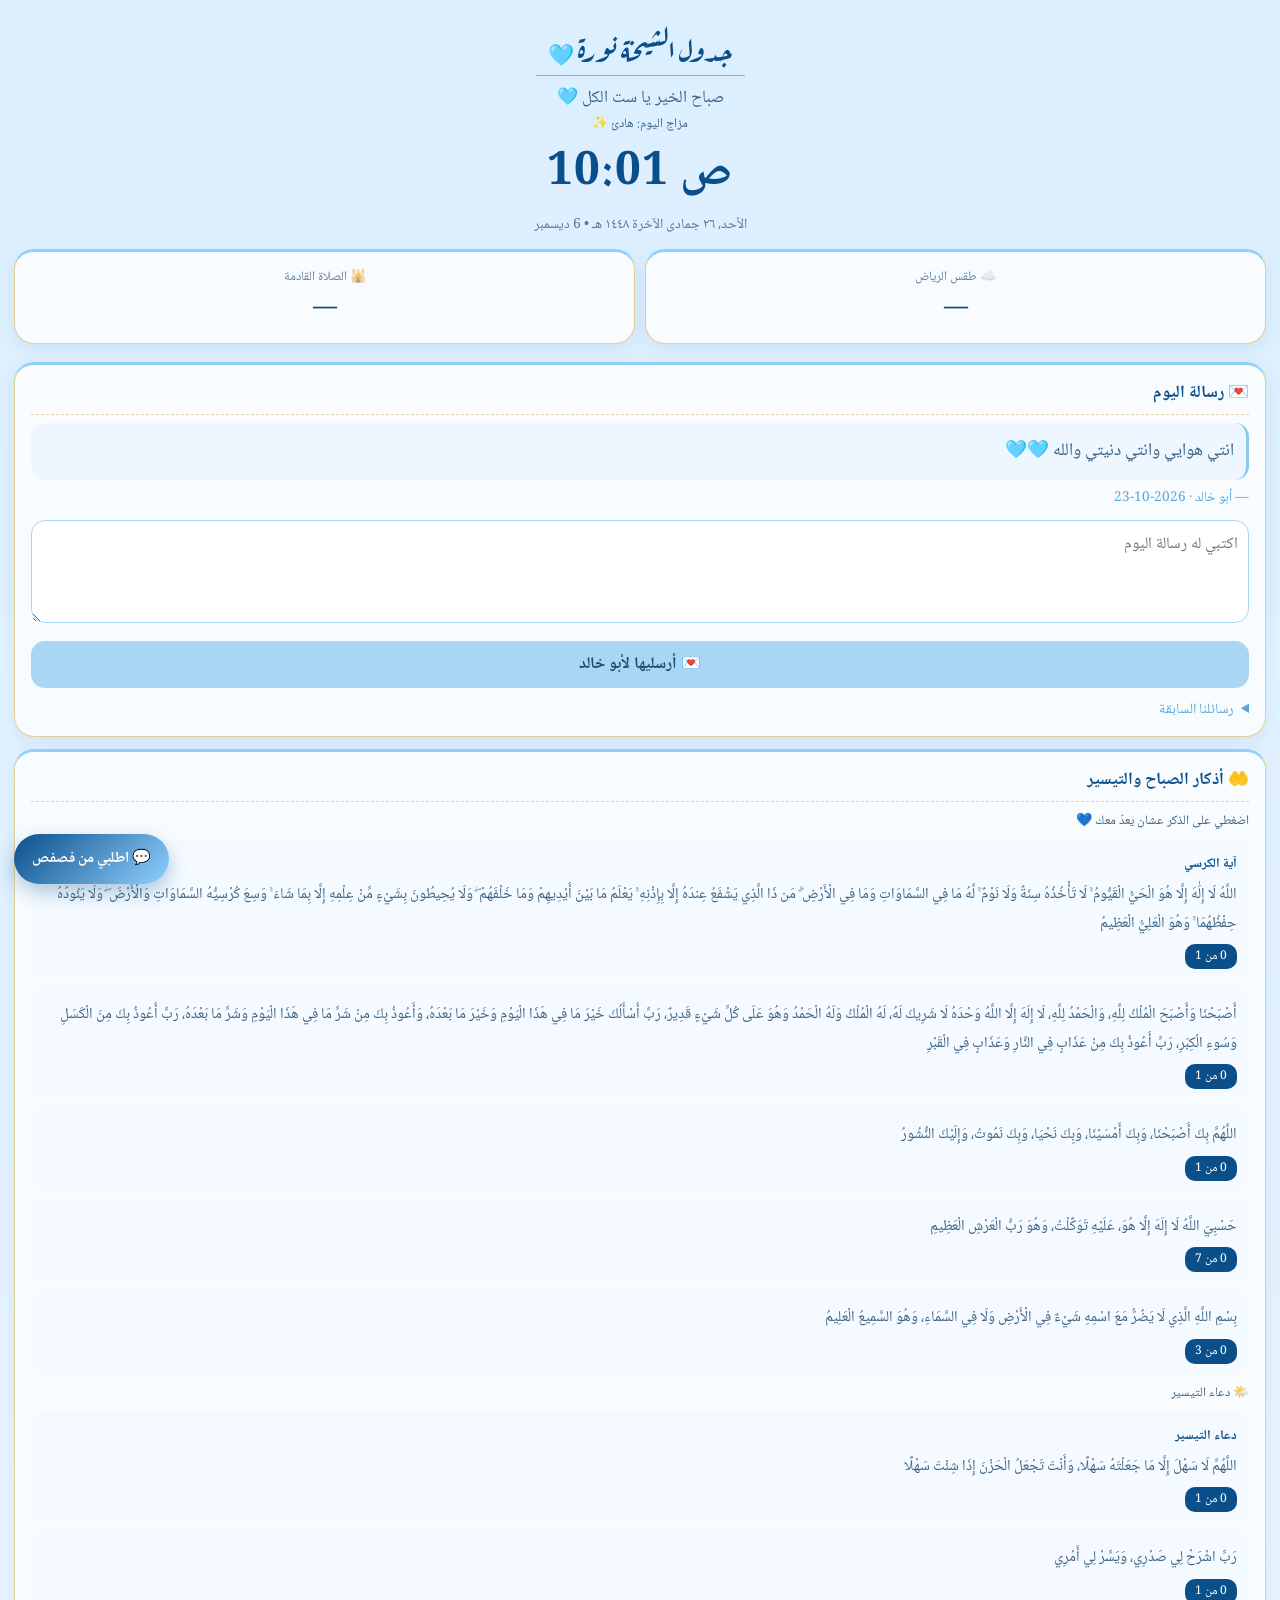
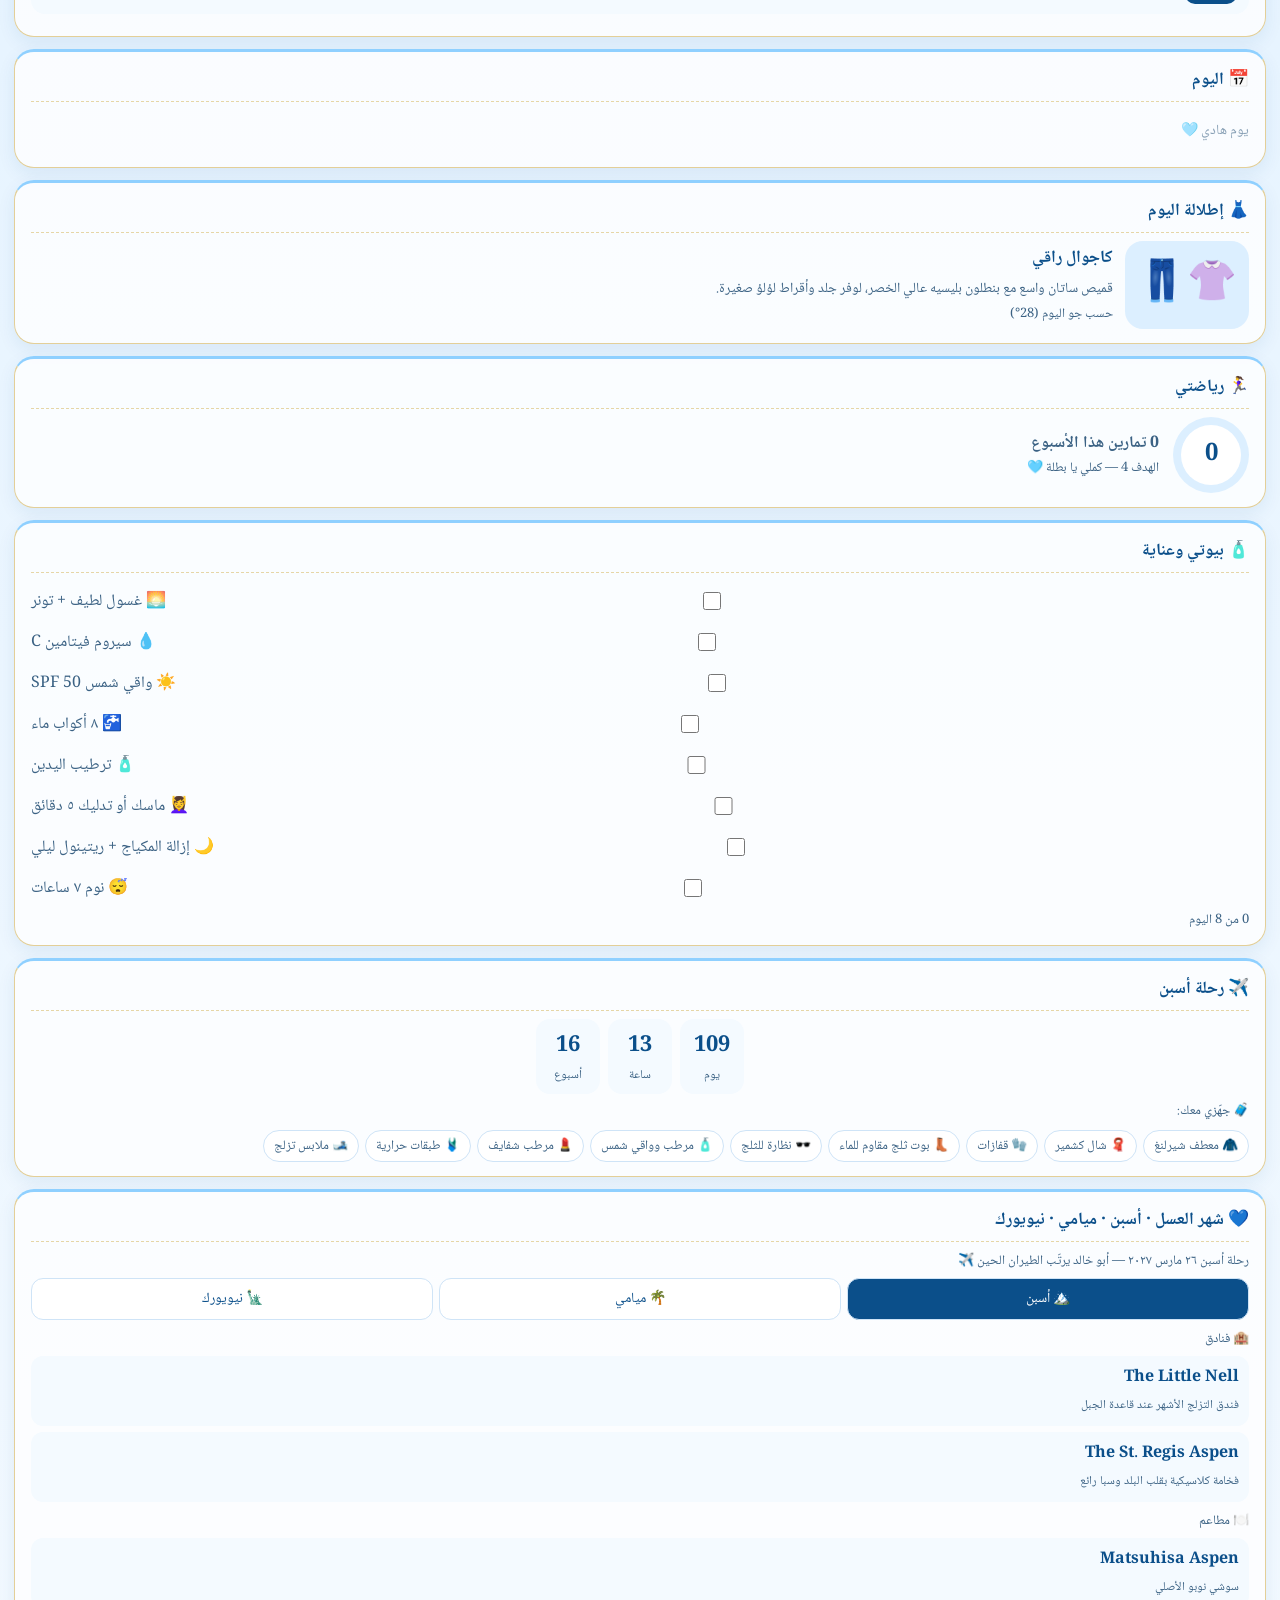
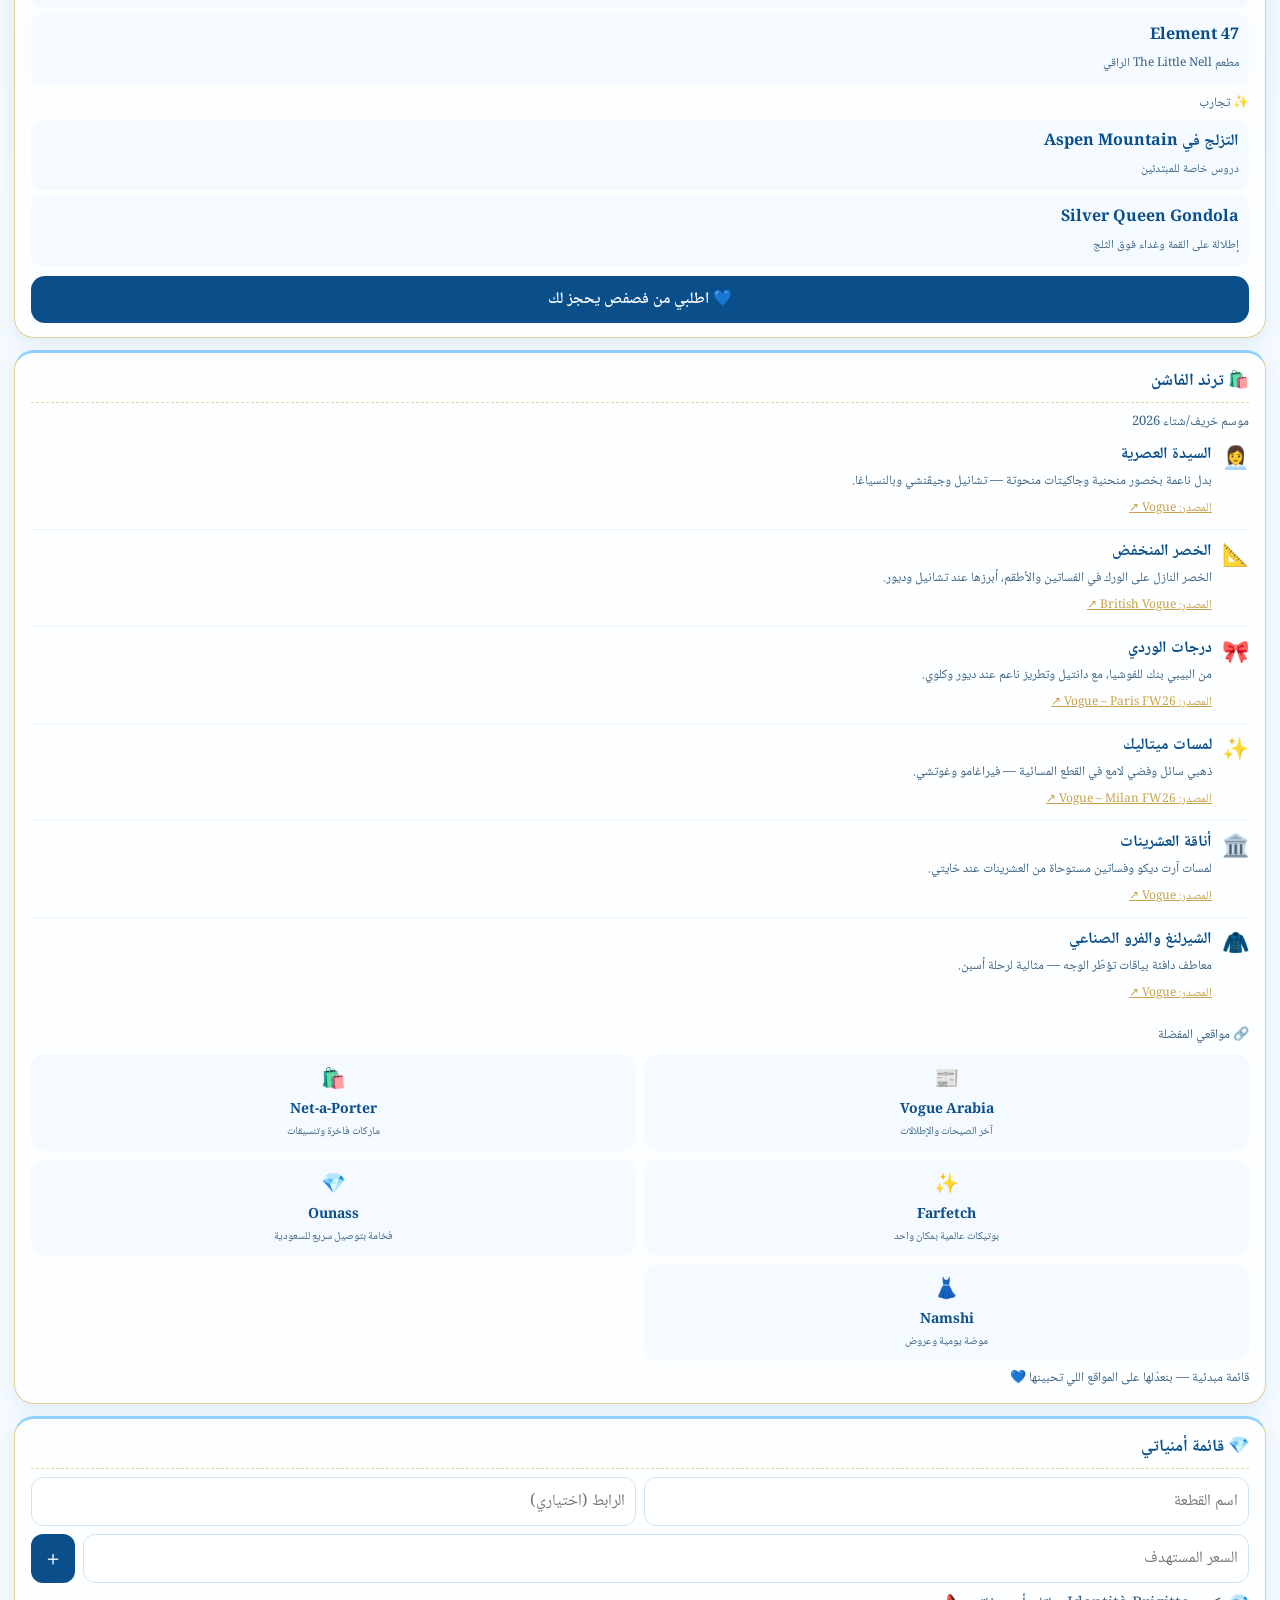
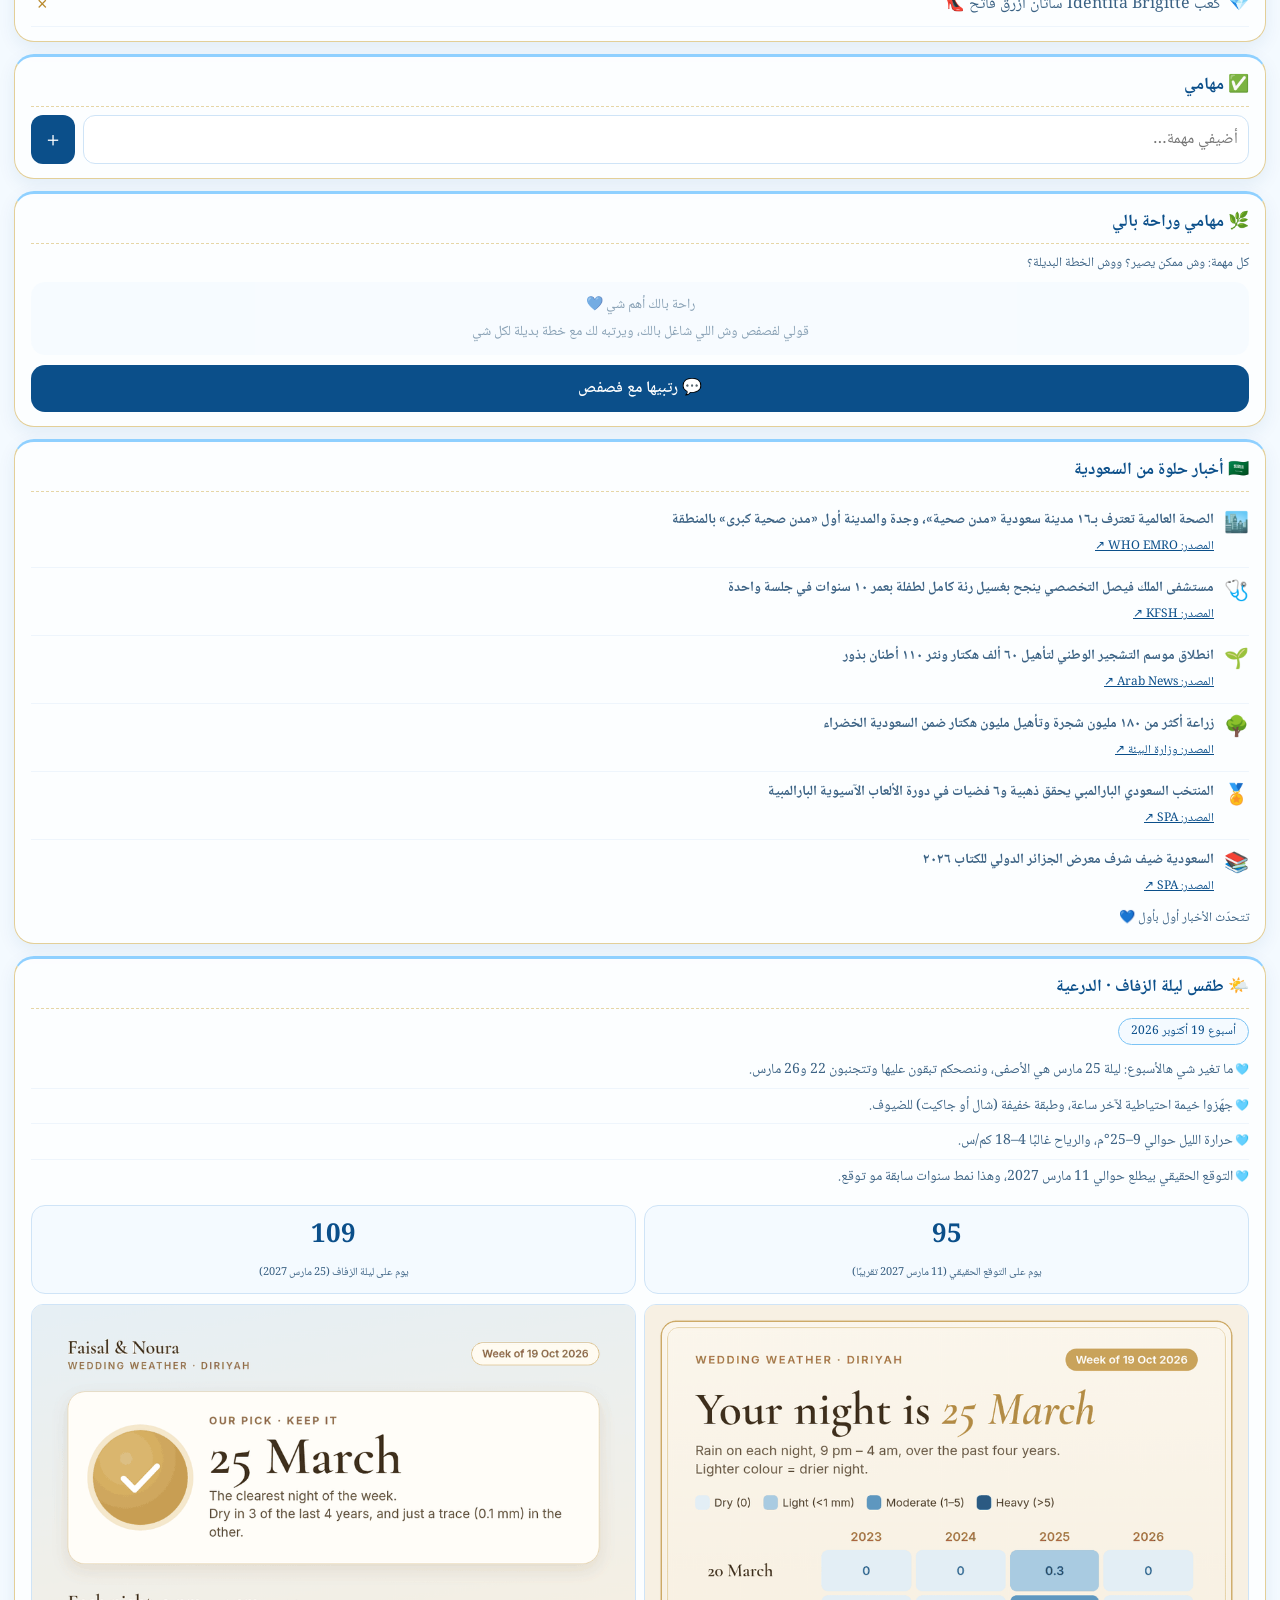
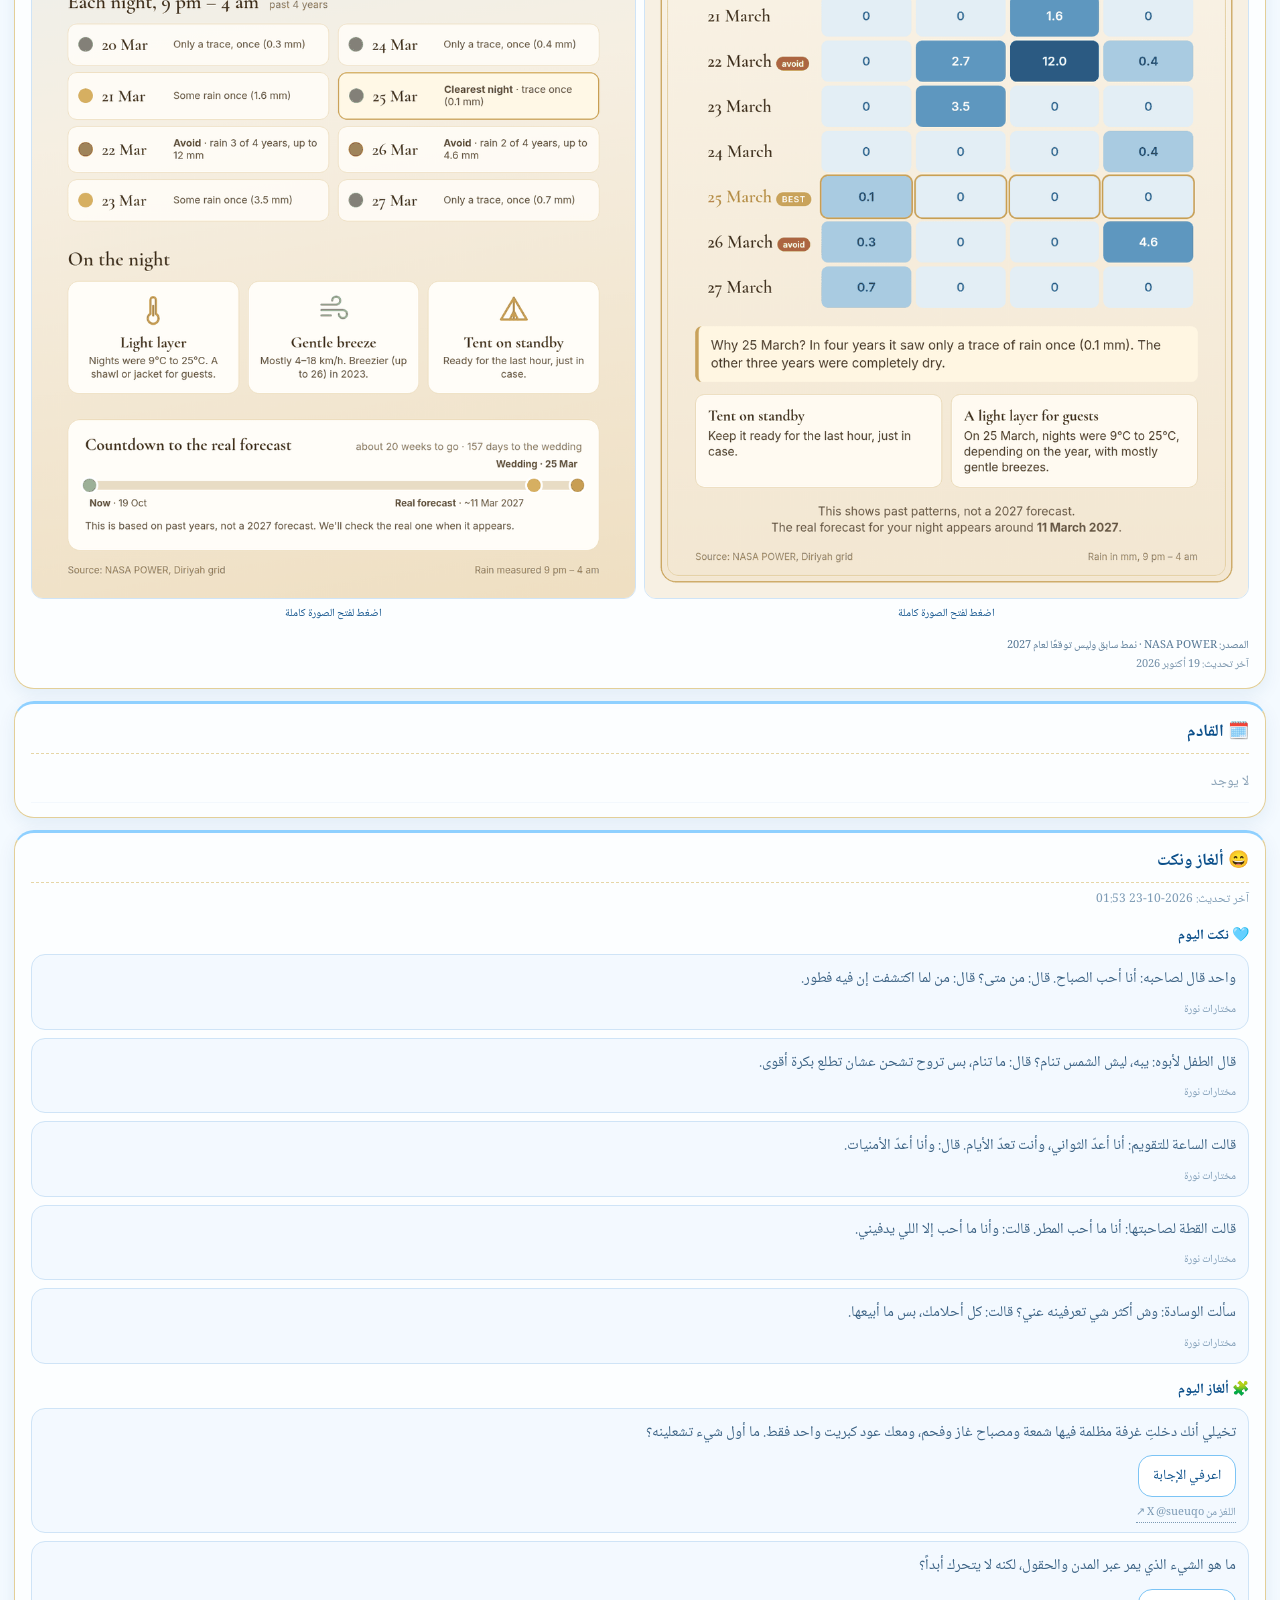
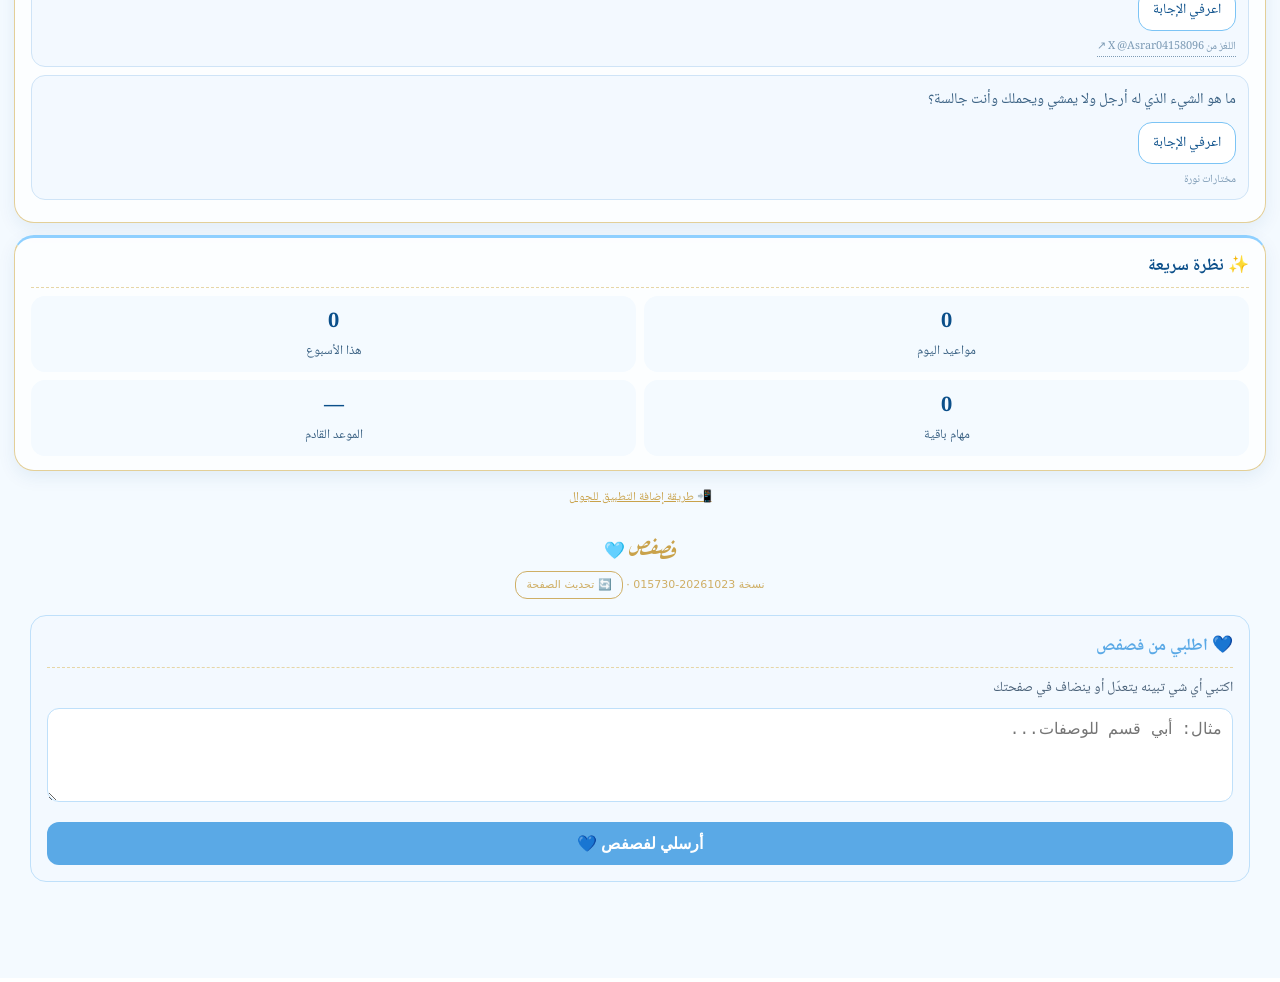
==== index.html @ b5a1d905 "طقس ليلة الزفاف · الدرعية: weekly weather section" ====
<!doctype html><html lang="ar" dir="rtl"><head><meta charset="utf-8">
<meta name="viewport" content="width=device-width,initial-scale=1,viewport-fit=cover">
<title>جدول الشيخة نورة</title><meta name="theme-color" content="#dcefff">
<link rel="manifest" href="manifest.webmanifest"><link rel="apple-touch-icon" href="icons/apple-touch-icon.png">
<meta name="apple-mobile-web-app-capable" content="yes"><meta name="mobile-web-app-capable" content="yes">
<meta name="apple-mobile-web-app-status-bar-style" content="default"><meta name="apple-mobile-web-app-title" content="الشيخة نورة">
<link rel="preconnect" href="https://fonts.googleapis.com"><link href="https://fonts.googleapis.com/css2?family=Aref+Ruqaa:wght@700&family=Noto+Naskh+Arabic:wght@400;600;700&display=swap" rel="stylesheet">
<link rel="stylesheet" href="style.css"><script>
window.APP_VERSION='20261023-015730';
(function(){
var V=window.APP_VERSION,ss=window.sessionStorage,sw=navigator.serviceWorker;
function reset(){var p=[];
 if(sw)p.push(sw.getRegistrations().then(function(rs){return Promise.all(rs.map(function(r){return r.unregister()}))}));
 if(window.caches)p.push(caches.keys().then(function(ks){return Promise.all(ks.map(function(k){return caches.delete(k)}))}));
 return Promise.all(p).catch(function(){});}
function go(){location.replace(location.pathname+'?v='+Date.now());}
window.hardRefresh=function(){reset().then(go);};
function check(){fetch('version.json?t='+Date.now(),{cache:'no-store'}).then(function(r){return r.json()}).then(function(j){
 if(j&&j.v&&j.v!==V&&ss.getItem('updTry')!==j.v){ss.setItem('updTry',j.v);reset().then(go);}}).catch(function(){});}
if(sw){var had=!!sw.controller,t;
 sw.addEventListener('controllerchange',function(){if(!had){had=true;return;}if(ss.getItem('ccTry')===V)return;ss.setItem('ccTry',V);t=setTimeout(function(){location.reload()},1500);});
 window.addEventListener('pagehide',function(){clearTimeout(t)});
 sw.register('sw.js',{updateViaCache:'none'}).then(function(reg){
  function up(){try{reg.update()}catch(e){}}up();
  document.addEventListener('visibilitychange',function(){if(!document.hidden){up();check();}});
  setInterval(up,600000);}).catch(function(){});}
window.addEventListener('load',check);
window.addEventListener('pageshow',function(e){if(e.persisted)check()});
document.addEventListener('DOMContentLoaded',function(){var v=document.getElementById('appVer'),b=document.getElementById('refreshBtn');
 if(v)v.textContent='نسخة '+V;if(b)b.onclick=function(){b.textContent='⏳ ...';window.hardRefresh();};});
})();
</script>
</head><body>
<header class="hero">
 <div class="title">جدول الشيخة نورة <span class="heart">🩵</span></div>
 <div id="greet" class="greet"></div>
 <div class="clock" id="clock">--:--</div><div class="date" id="date"></div>
</header>
<section class="row">
 <div class="card mini" id="weather"><div class="lbl">☁️ طقس الرياض</div><div class="big" id="wTemp">—</div><div class="sub" id="wDesc"></div></div>
 <div class="card mini" id="prayer"><div class="lbl">🕌 الصلاة القادمة</div><div class="big" id="pName">—</div><div class="sub" id="pCount"></div></div>
</section>
<section class="card" id="dailyNote"></section>
<section class="card" id="adhkar"><h2>🤲 أذكار الصباح والتيسير</h2><div class="sub">اضغطي على الذكر عشان يعدّ معك 💙</div><ul id="adhkarM"></ul><div class="sub" style="margin-top:8px">🌤️ دعاء التيسير</div><ul id="adhkarT"></ul></section>
<section class="card"><h2>📅 اليوم</h2><ul class="timeline" id="today"></ul></section>
<section class="card"><h2>👗 إطلالة اليوم</h2><div id="outfit" class="outfit"></div></section>
<section class="card"><h2>🏃‍♀️ رياضتي</h2><div id="workout" class="workout"></div></section>
<section class="card"><h2>🧴 بيوتي وعناية</h2><ul id="beauty" class="tasks"></ul><div class="sub" id="beautyP"></div></section>
<section class="card trip"><h2>✈️ رحلة أسبن</h2><div id="trip"></div></section>
<section class="card trip" id="honeymoon"><h2>💙 شهر العسل · أسبن · ميامي · نيويورك</h2><div class="sub" id="hmNote"></div><div class="tabs" id="hmTabs"></div><div id="hmBody"></div></section>
<section class="card"><h2>🛍️ ترند الفاشن</h2><div class="sub" id="fWeek"></div><ul id="fashion" class="fash"></ul><div class="sub" style="margin-top:10px">🔗 مواقعي المفضلة</div><div id="fsites" class="sites"></div><div class="sub" id="fsNote" style="margin-top:6px"></div></section>
<section class="card"><h2>💎 قائمة أمنياتي</h2><form id="wishForm" class="wf"><input id="wName" placeholder="اسم القطعة" required><input id="wLink" placeholder="الرابط (اختياري)" type="url"><input id="wPrice" placeholder="السعر المستهدف" inputmode="decimal"><button>＋</button></form><ul id="wish" class="wish"></ul></section>
<section class="card"><h2>✅ مهامي</h2><form id="taskForm"><input id="taskIn" placeholder="أضيفي مهمة…" autocomplete="off"><button>＋</button></form><ul id="tasks" class="tasks"></ul></section>
<section class="card" id="risk"><h2>🌿 مهامي وراحة بالي</h2><div class="sub">كل مهمة: وش ممكن يصير؟ ووش الخطة البديلة؟</div><ul id="rlog" class="rlog"></ul><a id="rlBtn" class="cta" target="_blank" rel="noopener">💬 رتبيها مع فصفص</a></section>
<section class="card" id="goodnews"><h2>🇸🇦 أخبار حلوة من السعودية</h2><ul id="news" class="news"></ul><div class="sub" id="newsNote"></div></section>
<section class="card" id="wedWx"><h2>🌤️ طقس ليلة الزفاف · الدرعية</h2><div class="na">…</div></section>
<section class="card"><h2>🗓️ القادم</h2><ul id="upcoming" class="up"></ul></section>
<section class="card" id="fun"></section>
<section class="card glance"><h2>✨ نظرة سريعة</h2><div id="glance" class="gl"></div></section>
<div class="ilink"><a href="install.html">📲 طريقة إضافة التطبيق للجوال</a></div>
<footer>فصفص <span class="heart">🩵</span><div style="font:11px/1.8 -apple-system,system-ui,sans-serif;opacity:.85;margin-top:8px;direction:rtl"><span id="appVer"></span> · <button id="refreshBtn" type="button" style="font:inherit;color:inherit;background:none;border:1px solid currentColor;border-radius:12px;padding:3px 10px;cursor:pointer">🔄 تحديث الصفحة</button></div></footer>
<a id="fab" class="fab" target="_blank" rel="noopener">💬 اطلبي من فصفص</a>
<script src="config.js"></script><script src="app.js"></script><script src="extras.js"></script><script src="v5.js"></script><section id="ask" style="margin:16px;padding:16px;border:1px solid #bfe0fa;border-radius:16px;background:#f3f9ff">
<h2 style="color:#5aa9e6;margin:0 0 8px">💙 اطلبي من فصفص</h2>
<p style="opacity:.8;margin:0 0 8px;font-size:14px;color:#1f3b57">اكتبي أي شي تبينه يتعدّل أو ينضاف في صفحتك</p>
<textarea id="askText" rows="4" style="width:100%;box-sizing:border-box;border-radius:12px;padding:10px;font-size:16px;background:#ffffff;color:#1f3b57;border:1px solid #bfe0fa" placeholder="مثال: أبي قسم للوصفات..."></textarea>
<button id="askBtn" style="margin-top:10px;width:100%;padding:12px;border:0;border-radius:12px;background:#5aa9e6;color:#fff;font-weight:700;font-size:16px">أرسلي لفصفص 💙</button>
</section>
<script>document.getElementById('askBtn').onclick=function(){var t=document.getElementById('askText').value.trim();if(!t)return;location.href='https://wa.me/966590900178?text='+encodeURIComponent('طلب من ست الكل لصفحتها: '+t);};</script>
<script src="fun.js"></script><script src="weather.js"></script>
<script src="note.js"></script></body></html>
---- style.css ----
:root{--bg1:#f4faff;--bg2:#dcefff;--navy:#0b4f8a;--ink:#3b6284;--gold:#c9a24b;--sky:#7cc4f5}
*{box-sizing:border-box}body{margin:0;font-family:'Noto Naskh Arabic',serif;color:var(--ink);background:linear-gradient(180deg,var(--bg2),var(--bg1) 40%);min-height:100vh;padding:calc(env(safe-area-inset-top) + 14px) 14px calc(env(safe-area-inset-bottom) + 20px)}
.hero{text-align:center;padding:10px 0 6px}.title{font-family:'Aref Ruqaa',serif;font-size:30px;color:var(--navy);border-bottom:1.5px solid var(--gold);display:inline-block;padding:0 12px 4px}
.heart{font-size:.7em}.greet{margin-top:8px;font-size:17px}.clock{font-size:46px;font-weight:700;color:var(--navy);letter-spacing:1px;direction:ltr}.date{font-size:14px;opacity:.85}
.card{background:rgba(255,255,255,.78);border:1px solid #e3cf98;border-radius:20px;padding:14px 16px;margin:12px 0;box-shadow:0 6px 18px rgba(11,79,138,.08)}
.row{display:flex;gap:10px}.mini{flex:1;margin:6px 0;text-align:center}.lbl{font-size:13px;opacity:.8}.big{font-size:24px;font-weight:700;color:var(--navy)}.sub{font-size:13px}
h2{margin:0 0 8px;font-size:17px;color:var(--navy);border-bottom:1px dashed #e6d6a6;padding-bottom:6px}
ul{list-style:none;margin:0;padding:0}
.timeline li{display:flex;gap:10px;align-items:center;padding:8px 0;border-bottom:1px solid #eef5fc}.timeline li:last-child{border:0}
.tm{min-width:62px;font-weight:700;color:var(--navy);direction:ltr;text-align:center;font-size:14px}.ic{width:34px;height:34px;border-radius:50%;background:var(--bg2);display:grid;place-items:center;font-size:17px;flex:none}
.timeline li.pr .ic{background:#fbf3df}.timeline li.past{opacity:.45}.timeline li.now{background:#eaf6ff;border-radius:12px}
form{display:flex;gap:8px}input{flex:1;border:1px solid #cfe4f7;border-radius:12px;padding:10px;font:inherit;background:#fff}form button{border:0;background:var(--navy);color:#fff;border-radius:12px;width:44px;font-size:20px}
.tasks li{display:flex;align-items:center;gap:8px;padding:7px 0}.tasks li.done span{text-decoration:line-through;opacity:.5}.tasks .x{margin-inline-start:auto;border:0;background:none;color:#b88a2e;font-size:18px}
.up li{display:flex;gap:10px;padding:7px 0;border-bottom:1px solid #eef5fc}.up .d{min-width:78px;font-weight:600;color:var(--navy);font-size:13px}
.gl{display:grid;grid-template-columns:1fr 1fr;gap:8px}.gl div{background:var(--bg1);border-radius:14px;padding:10px;text-align:center;font-size:13px}.gl b{display:block;font-size:20px;color:var(--navy)}
footer{text-align:center;font-family:'Aref Ruqaa',serif;font-size:24px;color:var(--gold);margin-top:16px}
.empty{opacity:.6;font-size:14px;padding:6px 0}
html,body{overflow-x:hidden}.row>*,.timeline li>span:last-child,.up li>span:last-child{min-width:0;overflow-wrap:anywhere}img{max-width:100%}
form input{min-width:0}form button{flex:none}
.outfit{display:flex;gap:12px;align-items:center}.oic{font-size:40px;background:var(--bg2);border-radius:18px;padding:10px 12px;flex:none}.outfit b{color:var(--navy);font-size:17px}.outfit p{margin:4px 0 0;font-size:14px;line-height:1.8}
.workout{display:flex;align-items:center;gap:14px}.ring{width:76px;height:76px;border-radius:50%;display:grid;place-items:center;font-size:24px;font-weight:700;color:var(--navy);flex:none}
.tasks li label{display:flex;gap:8px;align-items:center;width:100%}.tasks input[type=checkbox]{accent-color:var(--navy);width:18px;height:18px}
.trip .cd{display:flex;gap:8px;justify-content:center;margin:6px 0}.trip .cd div{background:var(--bg1);border-radius:14px;padding:8px 10px;text-align:center;min-width:64px;font-size:12px}.trip .cd b{display:block;font-size:22px;color:var(--navy)}
.pack{display:flex;flex-wrap:wrap;gap:6px;margin-top:8px}.pack span{background:#fff;border:1px solid #cfe4f7;border-radius:999px;padding:4px 10px;font-size:13px}
.fash li{display:flex;gap:10px;padding:8px 0;border-bottom:1px solid #eef5fc}.fash li:last-child{border:0}.fash .fi{font-size:22px}.fash b{color:var(--navy)}.fash p{margin:2px 0;font-size:13px;line-height:1.7}.fash a,.wish a,.ilink a{color:var(--gold);font-size:12px}
.wf{flex-wrap:wrap}.wf input{flex:1 1 45%}.wish li{display:flex;gap:8px;align-items:center;padding:8px 0;border-bottom:1px solid #eef5fc}.wish .pr{margin-inline-start:auto;color:var(--navy);font-weight:600;font-size:13px}
.ilink{text-align:center;margin:10px 0}
.fab{position:fixed;left:14px;bottom:calc(env(safe-area-inset-bottom) + 16px);background:linear-gradient(135deg,var(--navy),var(--accent,#3a8fd6));color:#fff;text-decoration:none;padding:12px 18px;border-radius:999px;box-shadow:0 8px 20px rgba(11,79,138,.3);font-weight:700;font-size:15px;z-index:9}
body{padding-bottom:calc(env(safe-area-inset-bottom) + 80px)}
.card{border-top:3px solid var(--accent,#e3cf98)}
.dk{background:var(--bg1);border-radius:14px;padding:10px 12px;margin:8px 0;cursor:pointer;user-select:none;-webkit-tap-highlight-color:transparent}.dk p{margin:4px 0;line-height:1.9;font-size:15px}.dk b{color:var(--navy);font-size:13px}.dk .cnt{display:inline-block;background:var(--navy);color:#fff;border-radius:10px;padding:2px 10px;font-size:12px}.dk.done{opacity:.55}.dk.done .cnt{background:var(--sky)}
.sites{display:grid;grid-template-columns:1fr 1fr;gap:8px;margin-top:8px}.site{display:flex;flex-direction:column;align-items:center;background:var(--bg1);border-radius:14px;padding:10px;text-decoration:none;color:var(--ink);text-align:center}.site span{font-size:20px}.site b{color:var(--navy);font-size:14px;direction:ltr}.site small{font-size:11px}
.rlog li{background:var(--bg1);border-radius:14px;padding:10px;margin:8px 0}.rh{display:flex;justify-content:space-between;gap:6px}.st{font-size:12px;white-space:nowrap}.rr{font-size:13px;margin-top:4px}.empty{text-align:center;padding:12px;font-size:14px;line-height:1.9}
.cta{display:block;text-align:center;margin-top:10px;background:var(--navy);color:#fff;border-radius:14px;padding:10px;text-decoration:none;font-weight:600}
.tabs{display:flex;gap:6px;margin:6px 0}.tabs button{flex:1;border:1px solid #cfe4f7;background:#fff;border-radius:12px;padding:8px 4px;font:inherit;font-size:14px;color:var(--navy)}.tabs button.on{background:var(--navy);color:#fff}
.hg{margin-top:8px}.hp{display:block;background:var(--bg1);border-radius:12px;padding:8px 10px;margin:6px 0;text-decoration:none;color:var(--ink)}.hp b{color:var(--navy);display:block;unicode-bidi:plaintext;text-align:right}.hp small{font-size:12px}
.news li{display:flex;gap:10px;padding:8px 0;border-bottom:1px solid #eef5fc}.news li:last-child{border:0}.news b{font-size:14px;display:block}.news a{font-size:12px;color:var(--navy)}.news .fi{font-size:20px}
.dn-msg{font-size:1.1em;line-height:1.9;padding:12px;border-right:3px solid #8cc8f0;background:#eef7ff;border-radius:14px;white-space:pre-wrap}
.dn-meta{color:#5aa6d8;font-size:.85em;margin:6px 0 10px}.dn-empty{opacity:.75;font-style:italic}
.dn-ta{width:100%;box-sizing:border-box;border-radius:14px;padding:10px;font:inherit;border:1px solid #a9d6f5;background:#fff}
.dn-btn{margin-top:8px;width:100%;padding:10px;border:0;border-radius:14px;background:#a9d6f5;color:#1f4e6e;font:inherit;font-weight:700}
.dn-hist{margin-top:10px;font-size:.9em}.dn-hist summary{color:#5aa6d8;cursor:pointer}.dn-hist li{margin:8px 0;list-style:none}.dn-hist span{opacity:.6;font-size:.85em}

#fun h3{margin:14px 0 6px;font-size:14px;color:var(--navy)}.fn-list{list-style:none;margin:0;padding:0;display:block}
.fn-item{display:block;background:#f3f9ff;border:1px solid #cfe4f7;border-radius:14px;padding:10px 12px;margin-bottom:8px}
.fn-t{line-height:1.9;font-size:15px;color:var(--ink)}.fn-src{margin-top:6px;font-size:11px;color:#7d9bb5}.fn-src a{color:#7d9bb5;text-decoration:none;border-bottom:1px dotted #7d9bb5}
.fn-btn{margin-top:8px;padding:8px 14px;border-radius:14px;border:1px solid var(--sky);background:#fff;color:var(--navy);font-family:inherit;font-size:14px;cursor:pointer}
.fn-btn[aria-expanded="true"]{background:var(--sky);color:#fff;font-weight:700}
.fn-ans{margin-top:8px;padding:8px 10px;border-radius:12px;background:#e3f2ff;color:var(--navy);font-weight:700}.fn-ans[hidden]{display:none}
#fun .upd{font-size:12px;color:#7d9bb5;margin:-2px 0 4px}
/* wedding weather */
#wedWx .wx-week{display:inline-block;border:1px solid var(--sky);color:var(--navy);background:var(--bg1);border-radius:14px;padding:2px 12px;font-size:12px;margin-bottom:8px}
#wedWx .wx-sum{list-style:none;margin:0;padding:0}#wedWx .wx-sum li{line-height:1.9;font-size:14px;padding:4px 0;border-bottom:1px solid #eef5fc}#wedWx .wx-sum li:last-child{border:0}
#wedWx .wx-sum li:before{content:"🩵 ";font-size:.8em}
#wedWx .wx-cds{display:flex;gap:8px;margin:10px 0}#wedWx .wx-cd{flex:1;background:var(--bg1);border:1px solid #cfe4f7;border-radius:14px;padding:8px;text-align:center}
#wedWx .wx-cd b{display:block;font-size:26px;color:var(--navy)}#wedWx .wx-cd span{font-size:11px;line-height:1.5}
#wedWx .wx-imgs{display:flex;gap:8px}#wedWx .wx-im{flex:1;min-width:0;display:block;text-align:center}#wedWx .wx-im img{width:100%;height:auto;border-radius:12px;border:1px solid #cfe4f7;display:block}
#wedWx .wx-im{text-decoration:none}#wedWx .wx-im span{font-size:11px;color:var(--navy)}#wedWx .wx-src{font-size:11px;margin-top:10px;opacity:.85}#wedWx .wx-upd{font-size:11px;opacity:.7}
.wx-ov{position:fixed;inset:0;background:rgba(11,79,138,.93);z-index:99;overflow:auto;-webkit-overflow-scrolling:touch}.wx-ov img{width:100%;height:auto;display:block}
.wx-x{position:fixed;top:calc(env(safe-area-inset-top) + 10px);left:12px;z-index:100;border:0;border-radius:50%;width:38px;height:38px;font-size:18px;background:#7cc4f5;color:#fff}
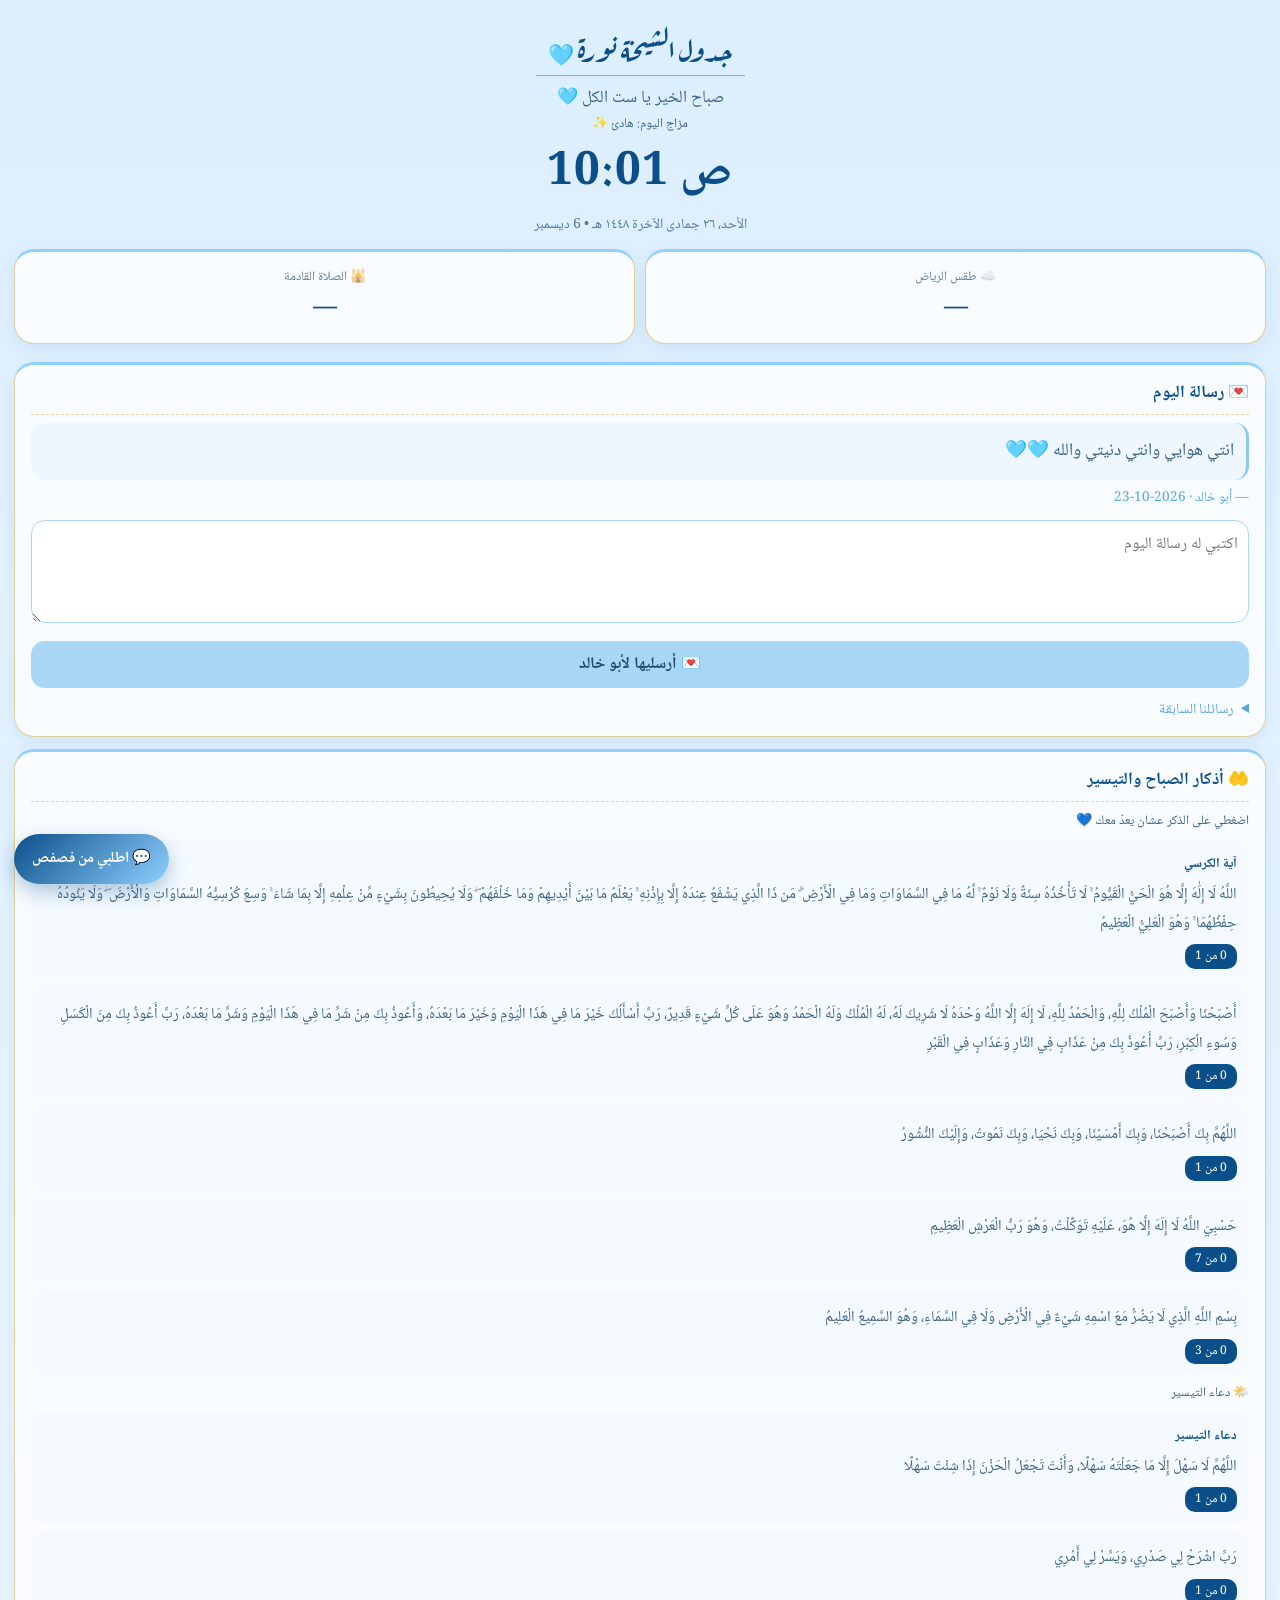
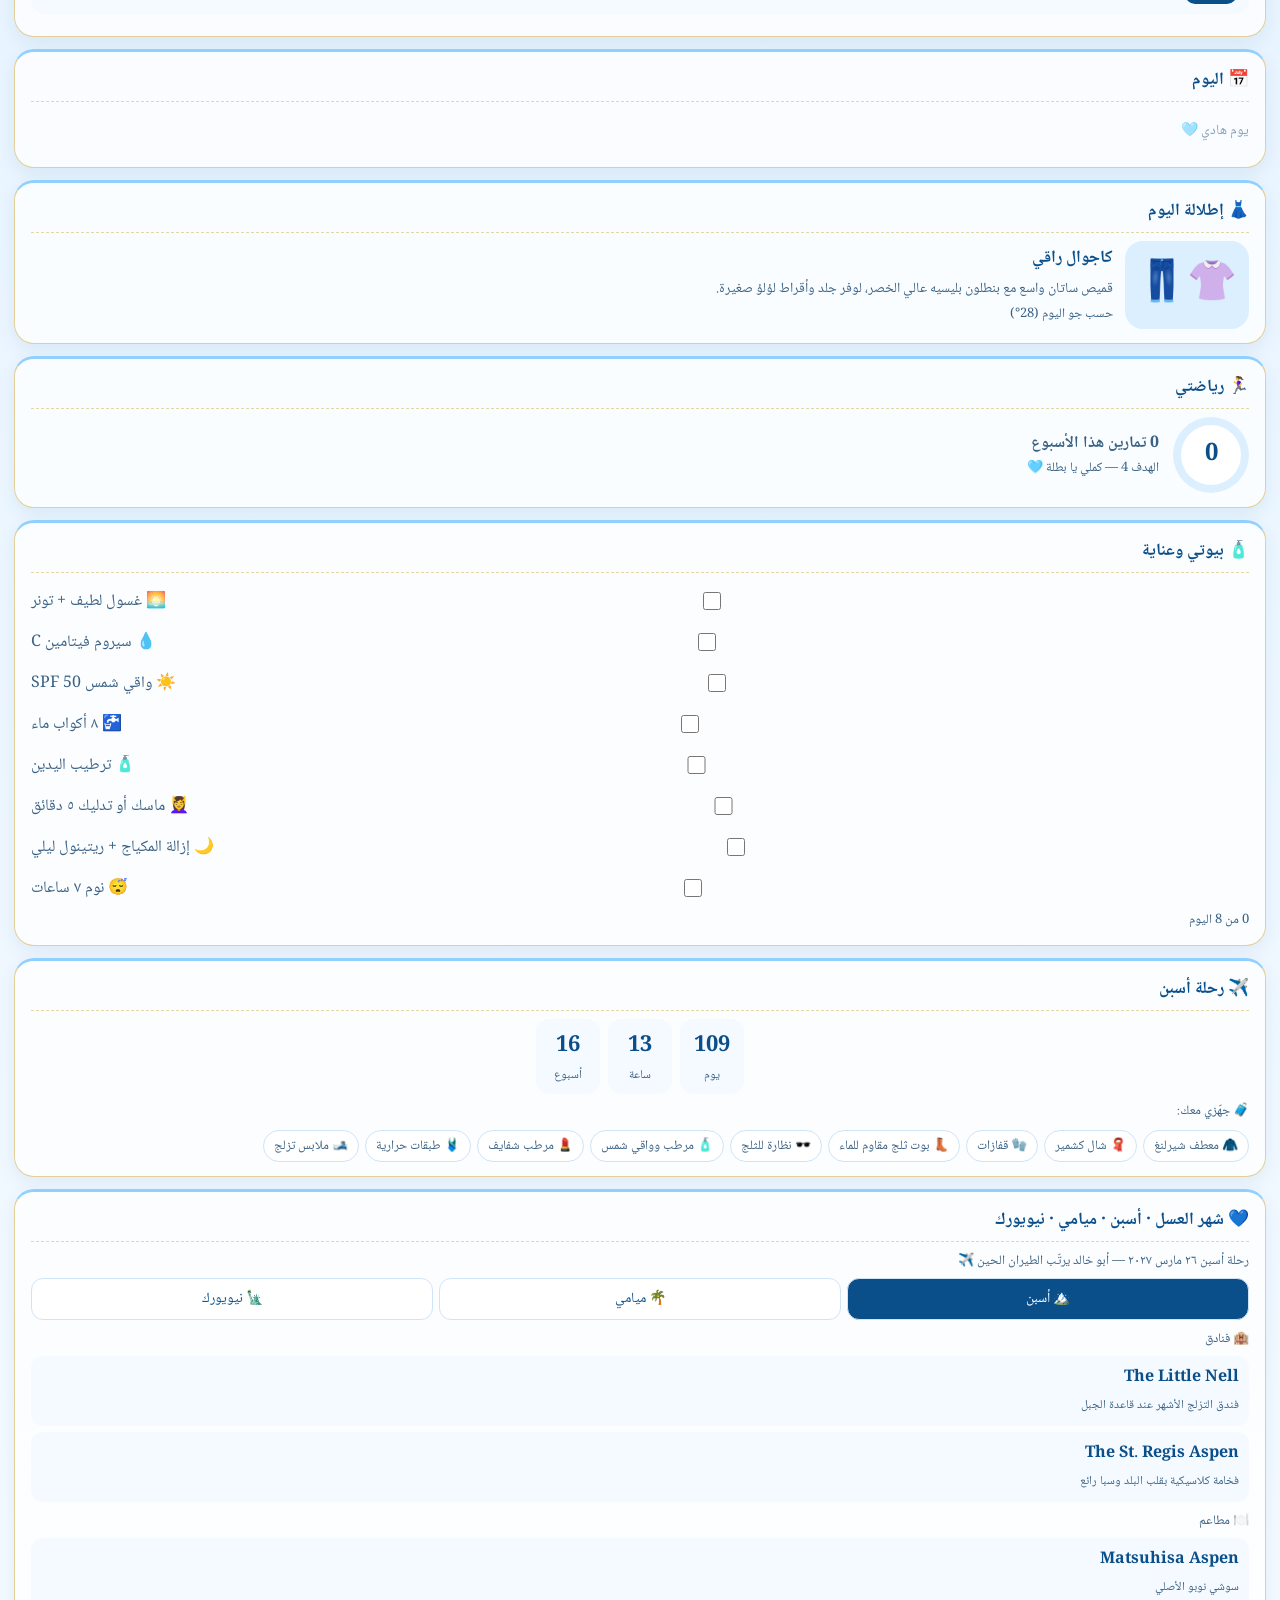
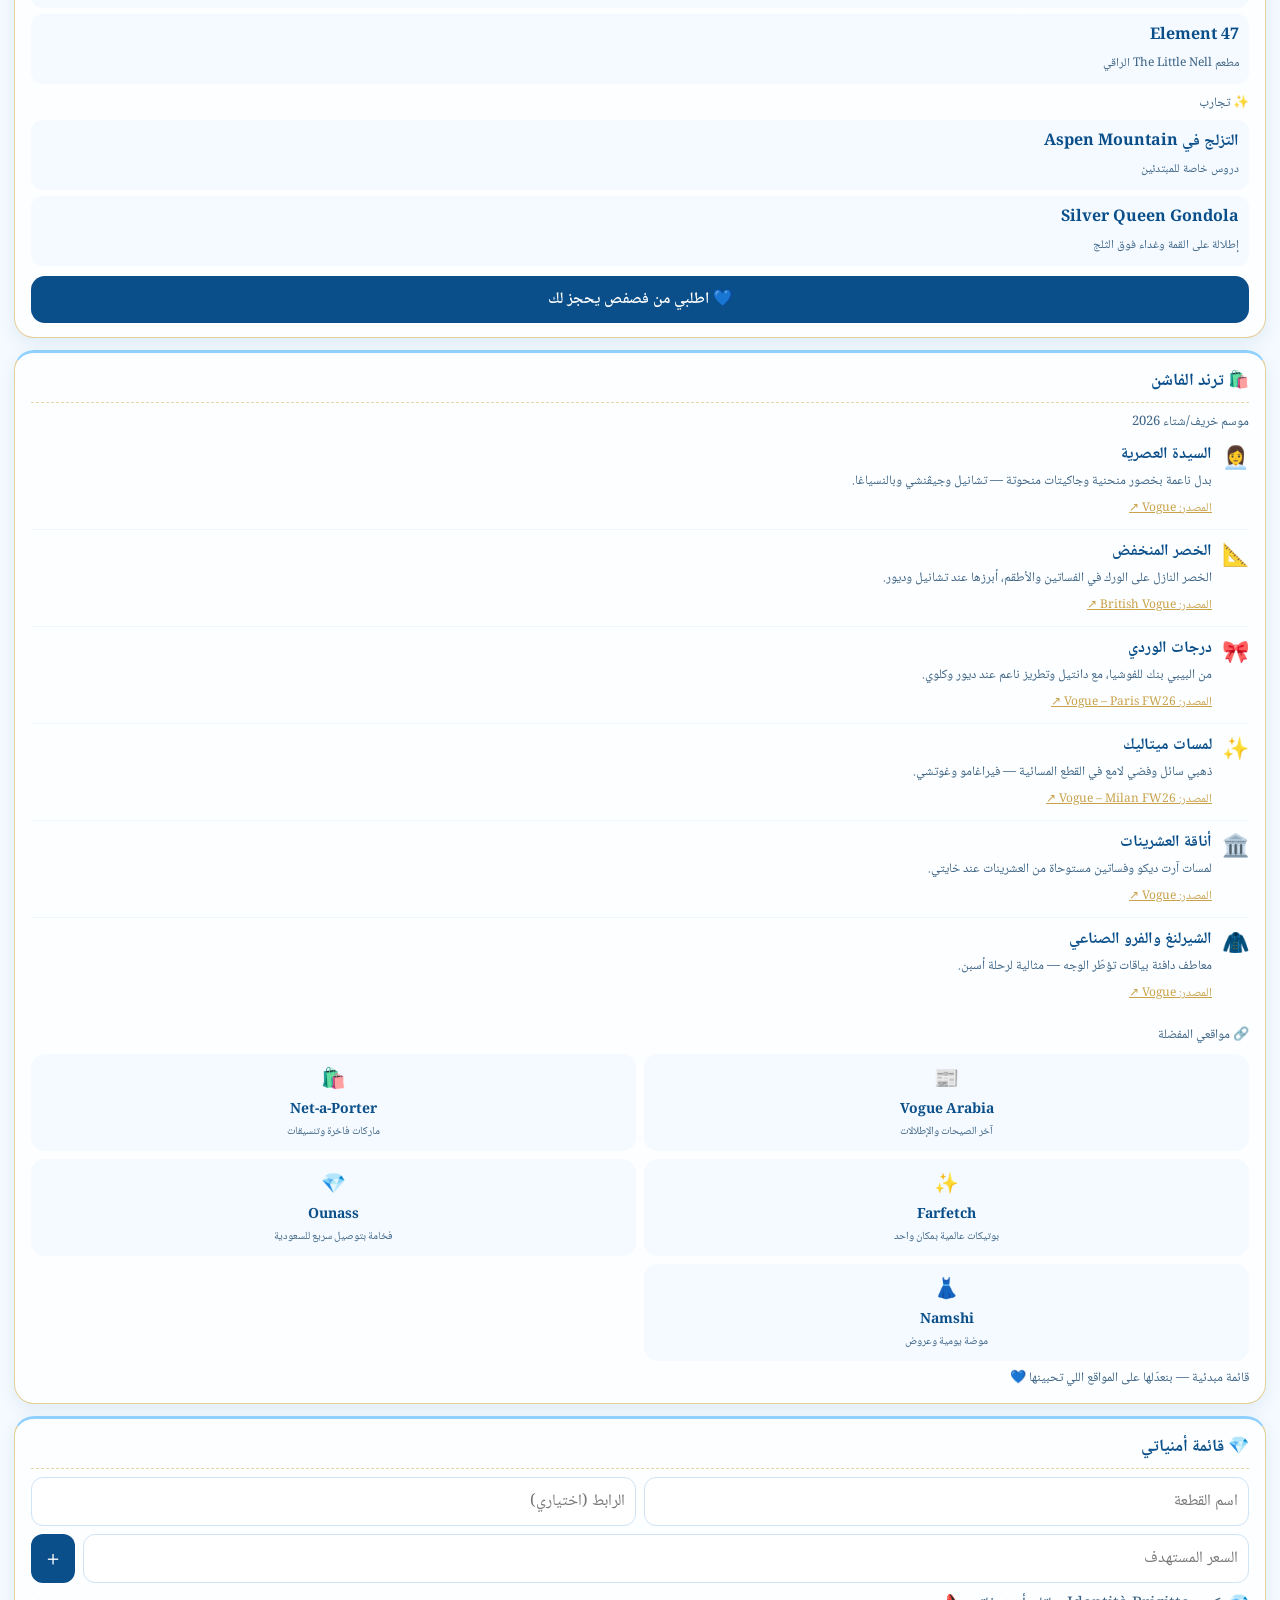
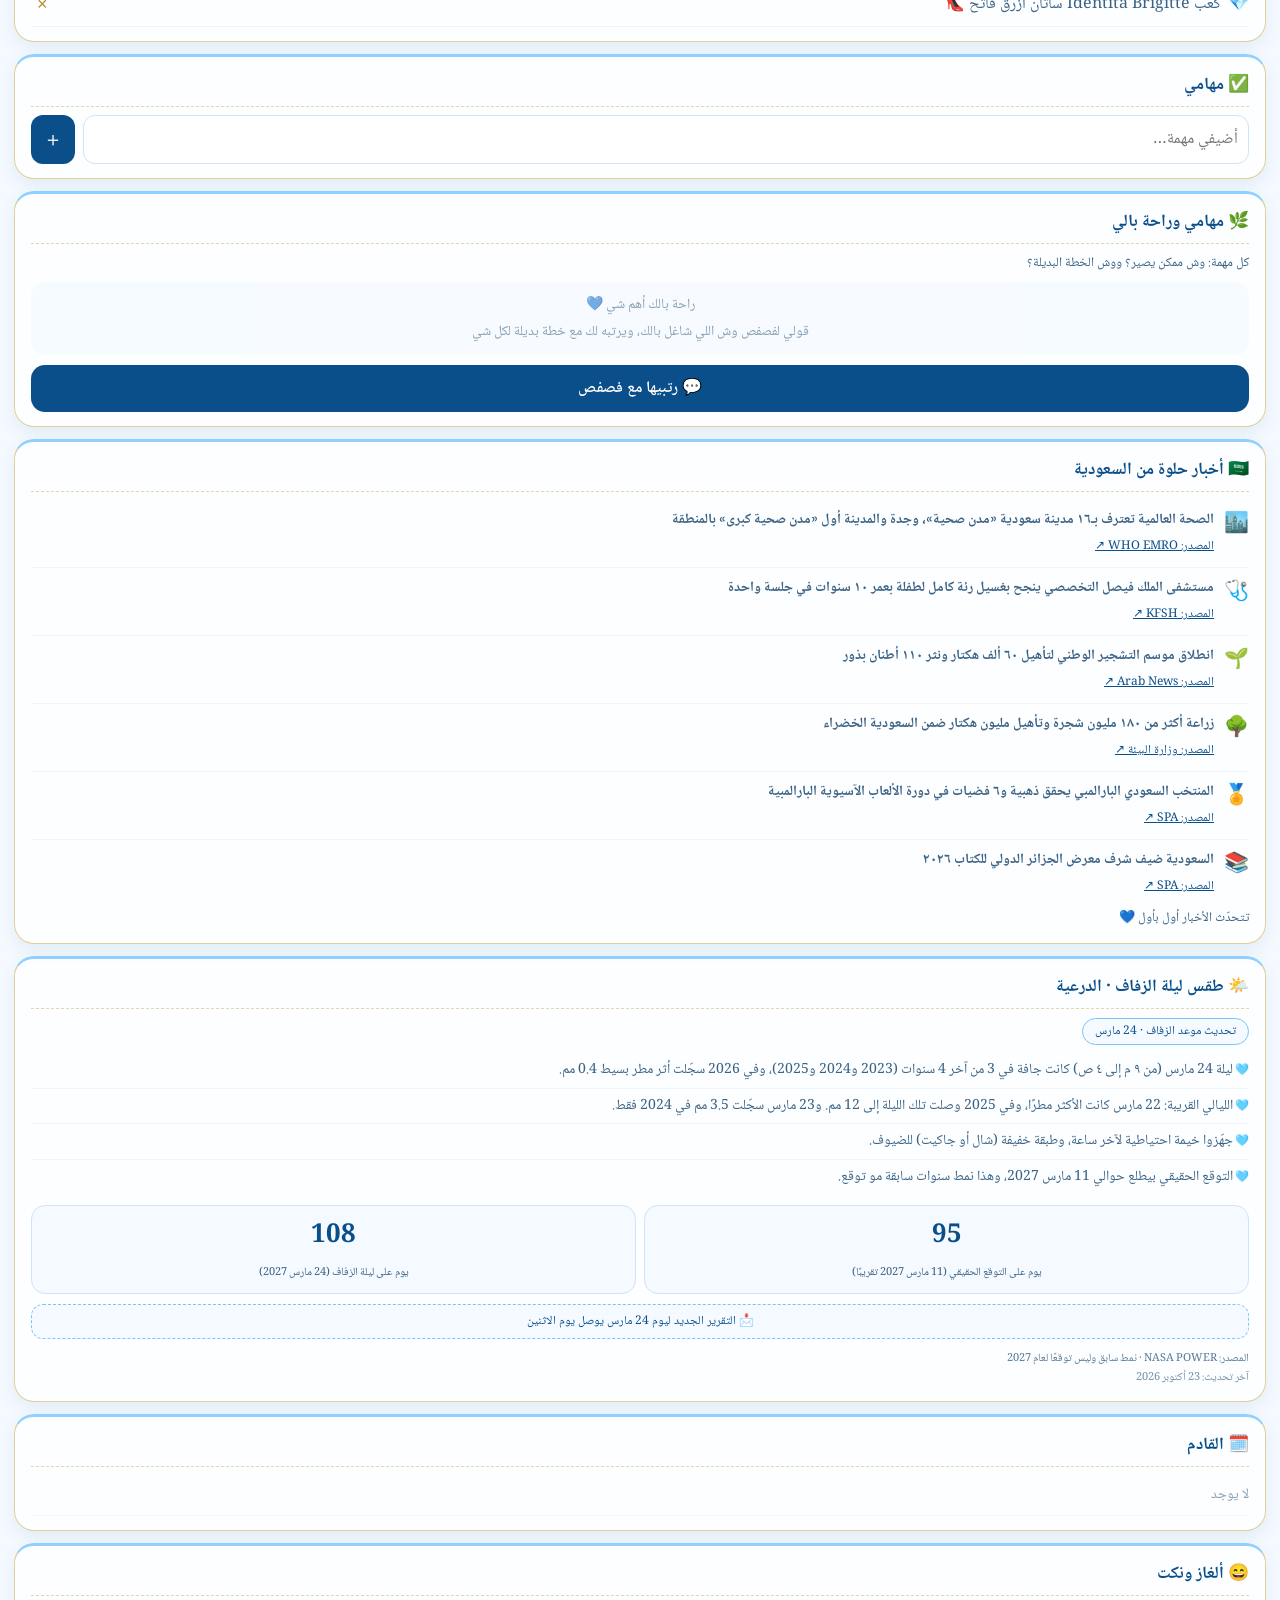
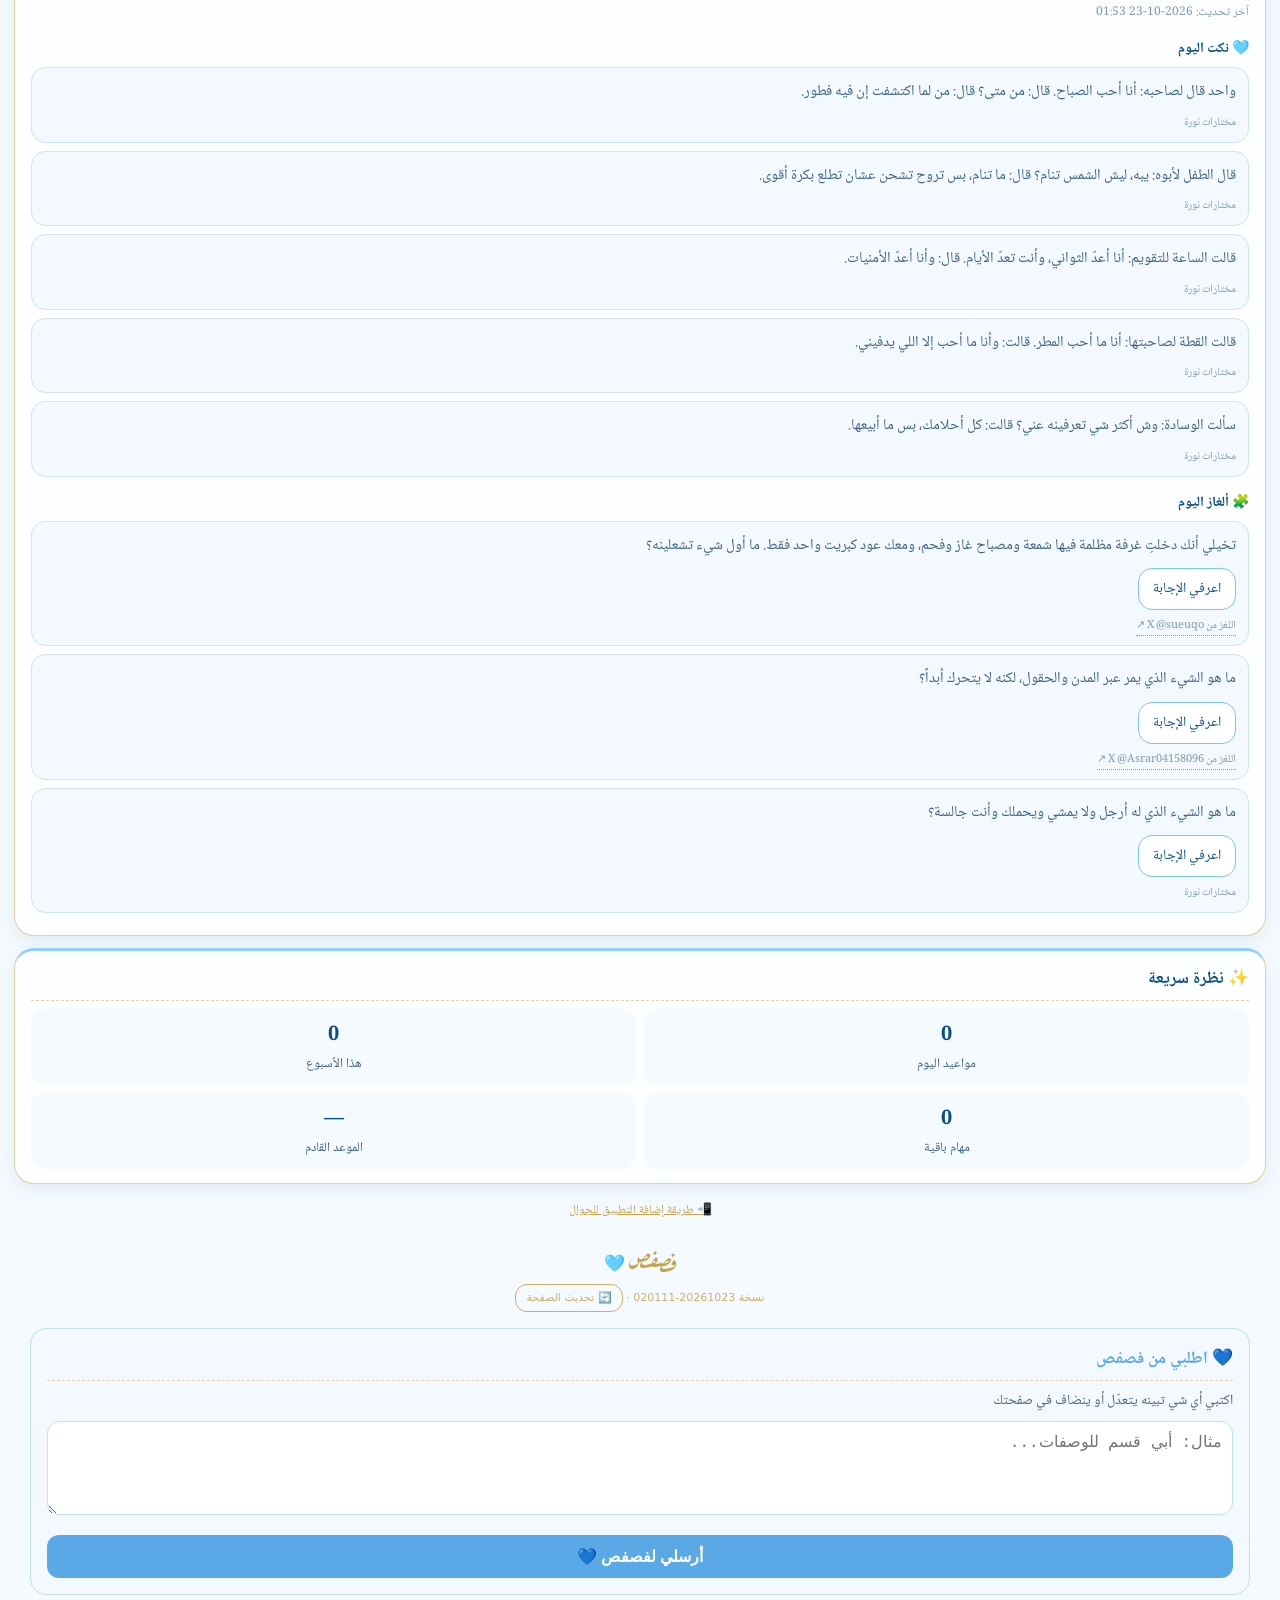
==== commit c1de95c3: "Wedding date 25 -> 24 March: update weather section, hide outdated infographics" ====
--- a/index.html
+++ b/index.html
@@ -6,7 +6,7 @@
 <meta name="apple-mobile-web-app-status-bar-style" content="default"><meta name="apple-mobile-web-app-title" content="الشيخة نورة">
 <link rel="preconnect" href="https://fonts.googleapis.com"><link href="https://fonts.googleapis.com/css2?family=Aref+Ruqaa:wght@700&family=Noto+Naskh+Arabic:wght@400;600;700&display=swap" rel="stylesheet">
 <link rel="stylesheet" href="style.css"><script>
-window.APP_VERSION='20261023-015730';
+window.APP_VERSION='20261023-020111';
 (function(){
 var V=window.APP_VERSION,ss=window.sessionStorage,sw=navigator.serviceWorker;
 function reset(){var p=[];
--- a/style.css
+++ b/style.css
@@ -58,3 +58,4 @@
 #wedWx .wx-im{text-decoration:none}#wedWx .wx-im span{font-size:11px;color:var(--navy)}#wedWx .wx-src{font-size:11px;margin-top:10px;opacity:.85}#wedWx .wx-upd{font-size:11px;opacity:.7}
 .wx-ov{position:fixed;inset:0;background:rgba(11,79,138,.93);z-index:99;overflow:auto;-webkit-overflow-scrolling:touch}.wx-ov img{width:100%;height:auto;display:block}
 .wx-x{position:fixed;top:calc(env(safe-area-inset-top) + 10px);left:12px;z-index:100;border:0;border-radius:50%;width:38px;height:38px;font-size:18px;background:#7cc4f5;color:#fff}
+#wedWx .wx-pend{font-size:12px;color:var(--navy);background:var(--bg1);border:1px dashed var(--sky);border-radius:12px;padding:6px 10px;margin-top:8px;text-align:center}
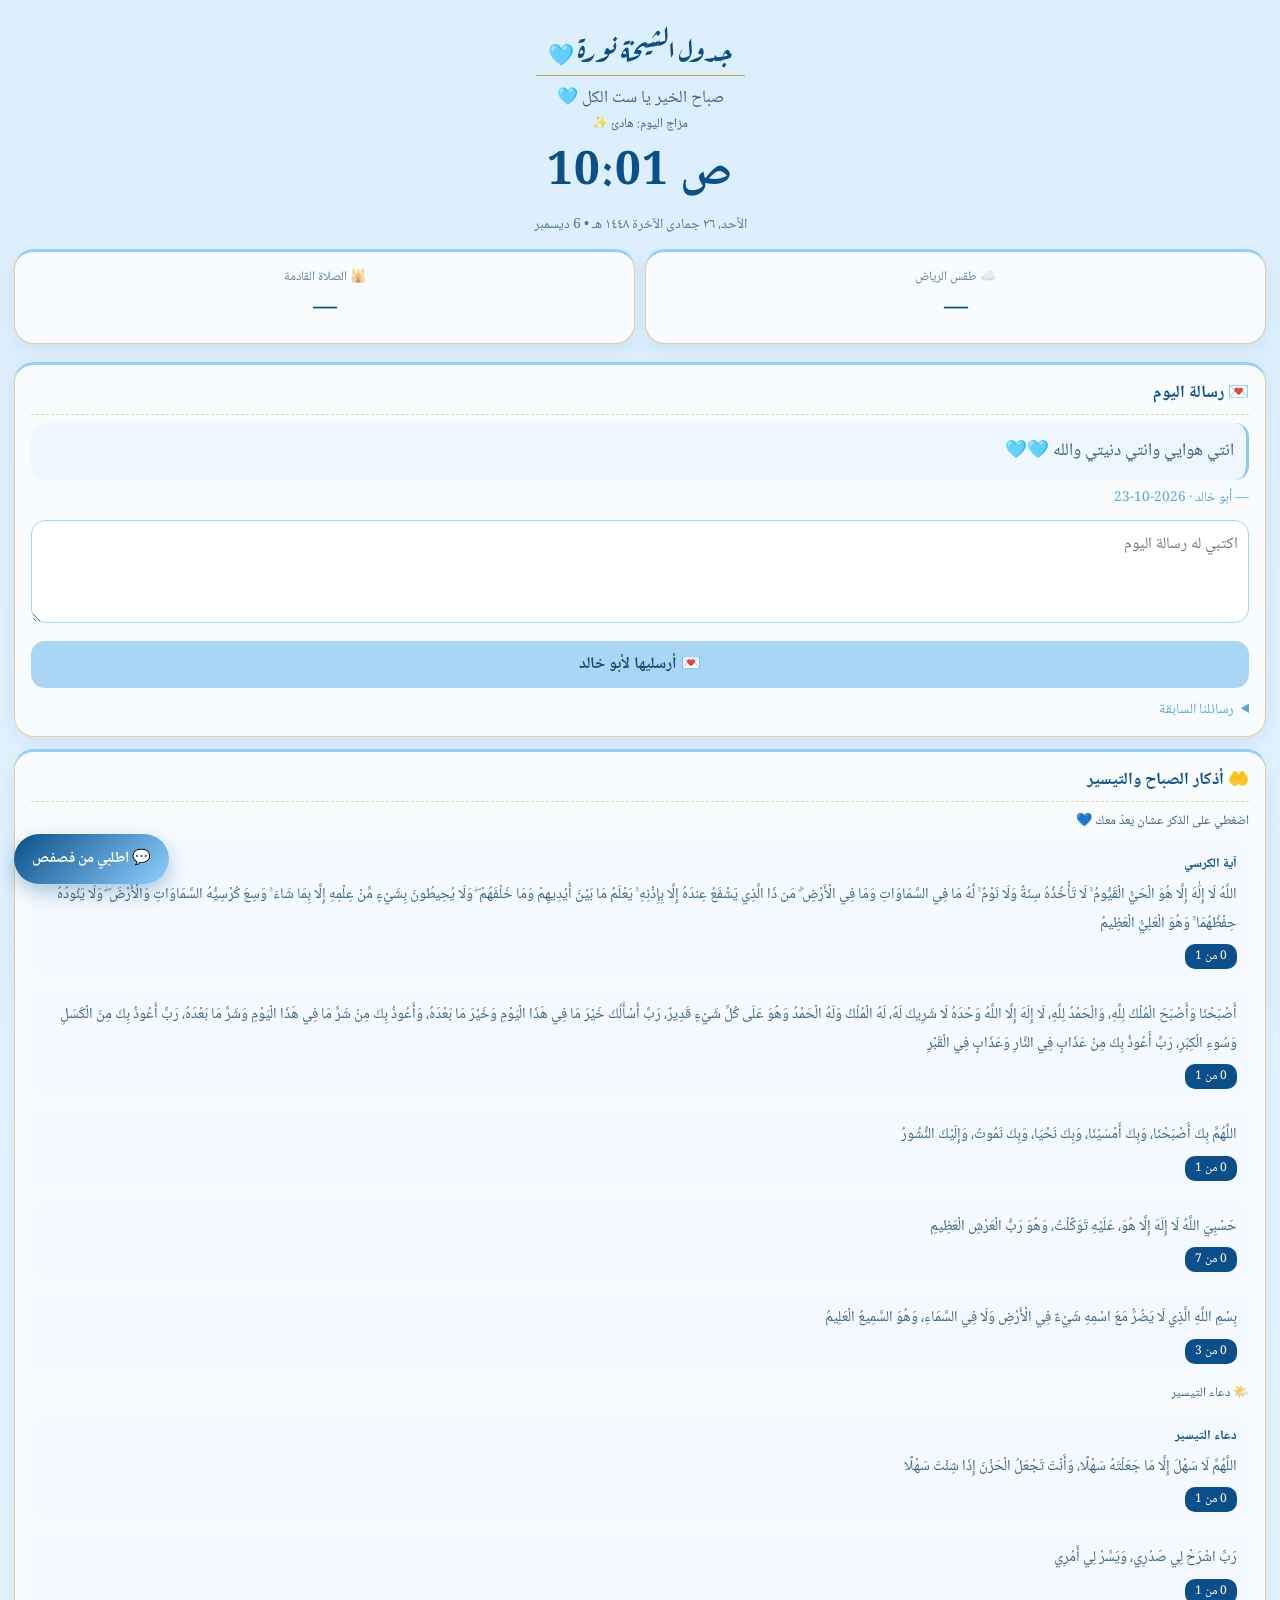
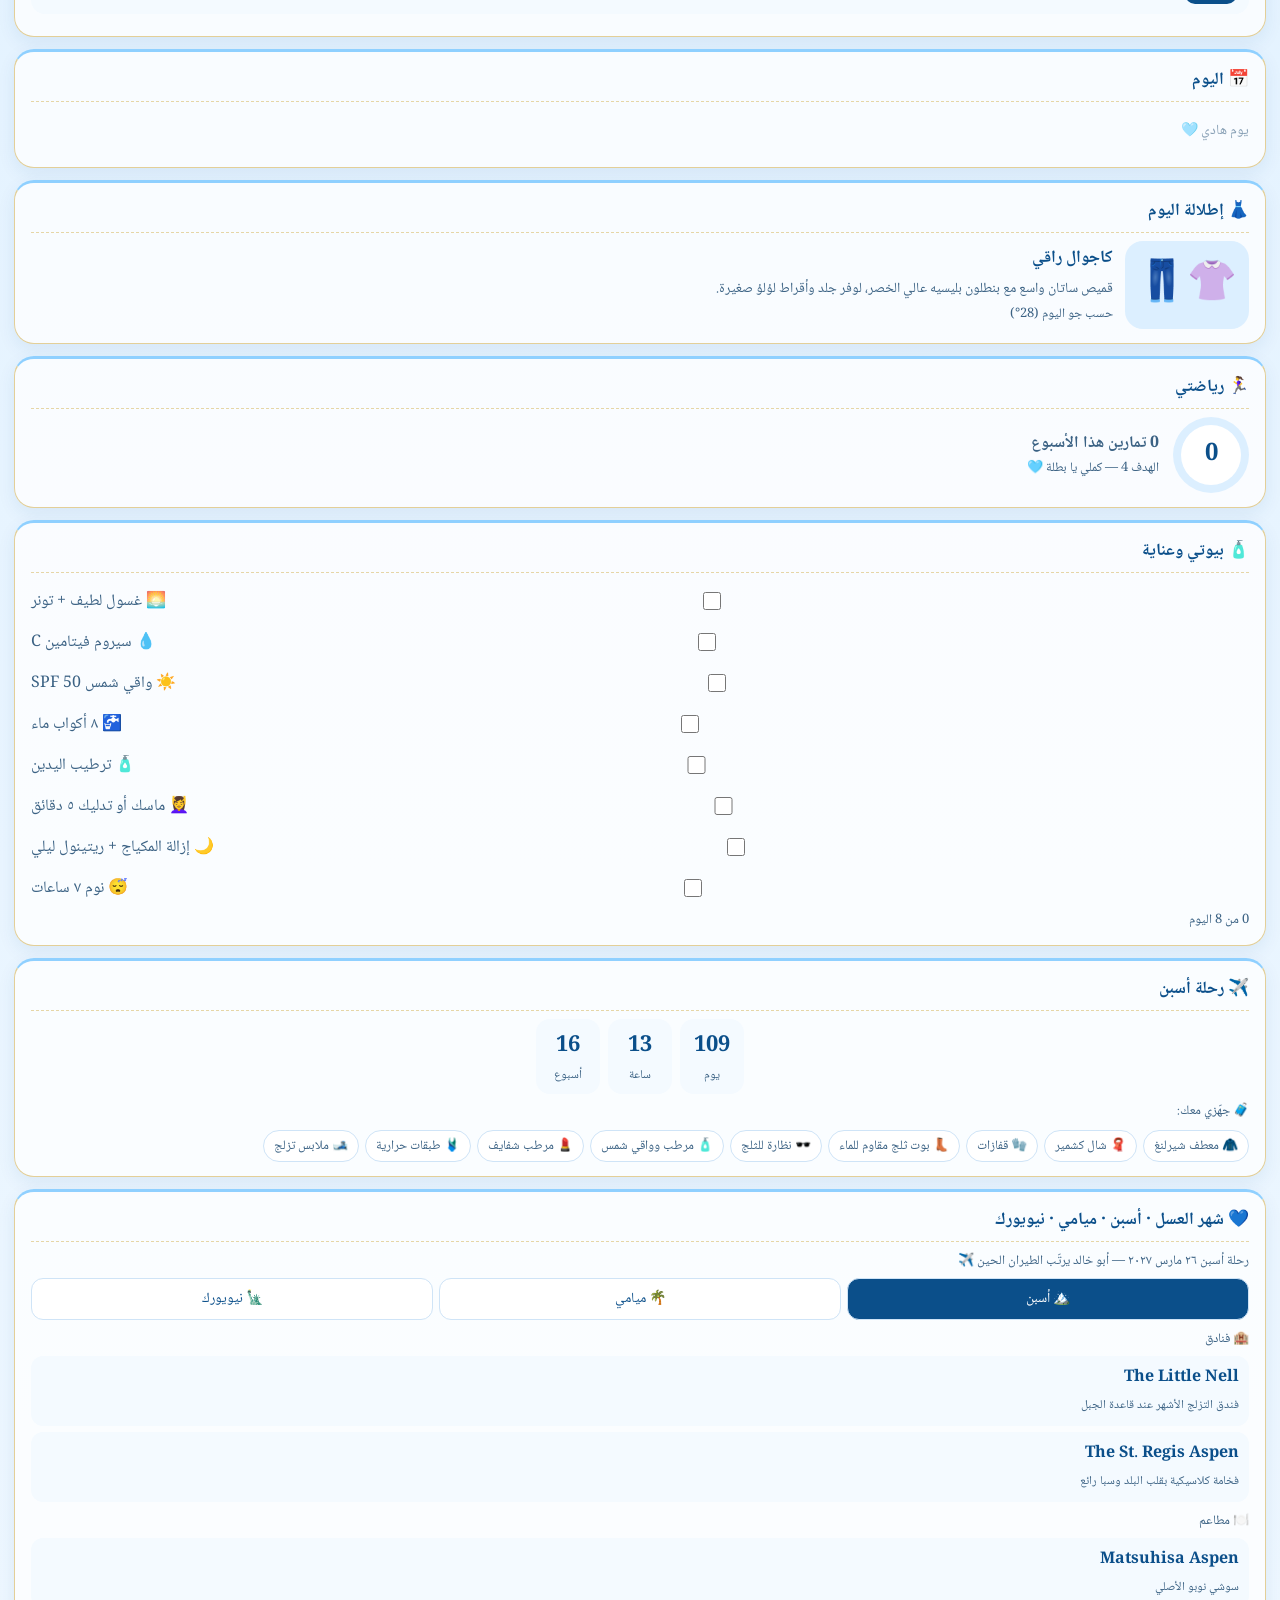
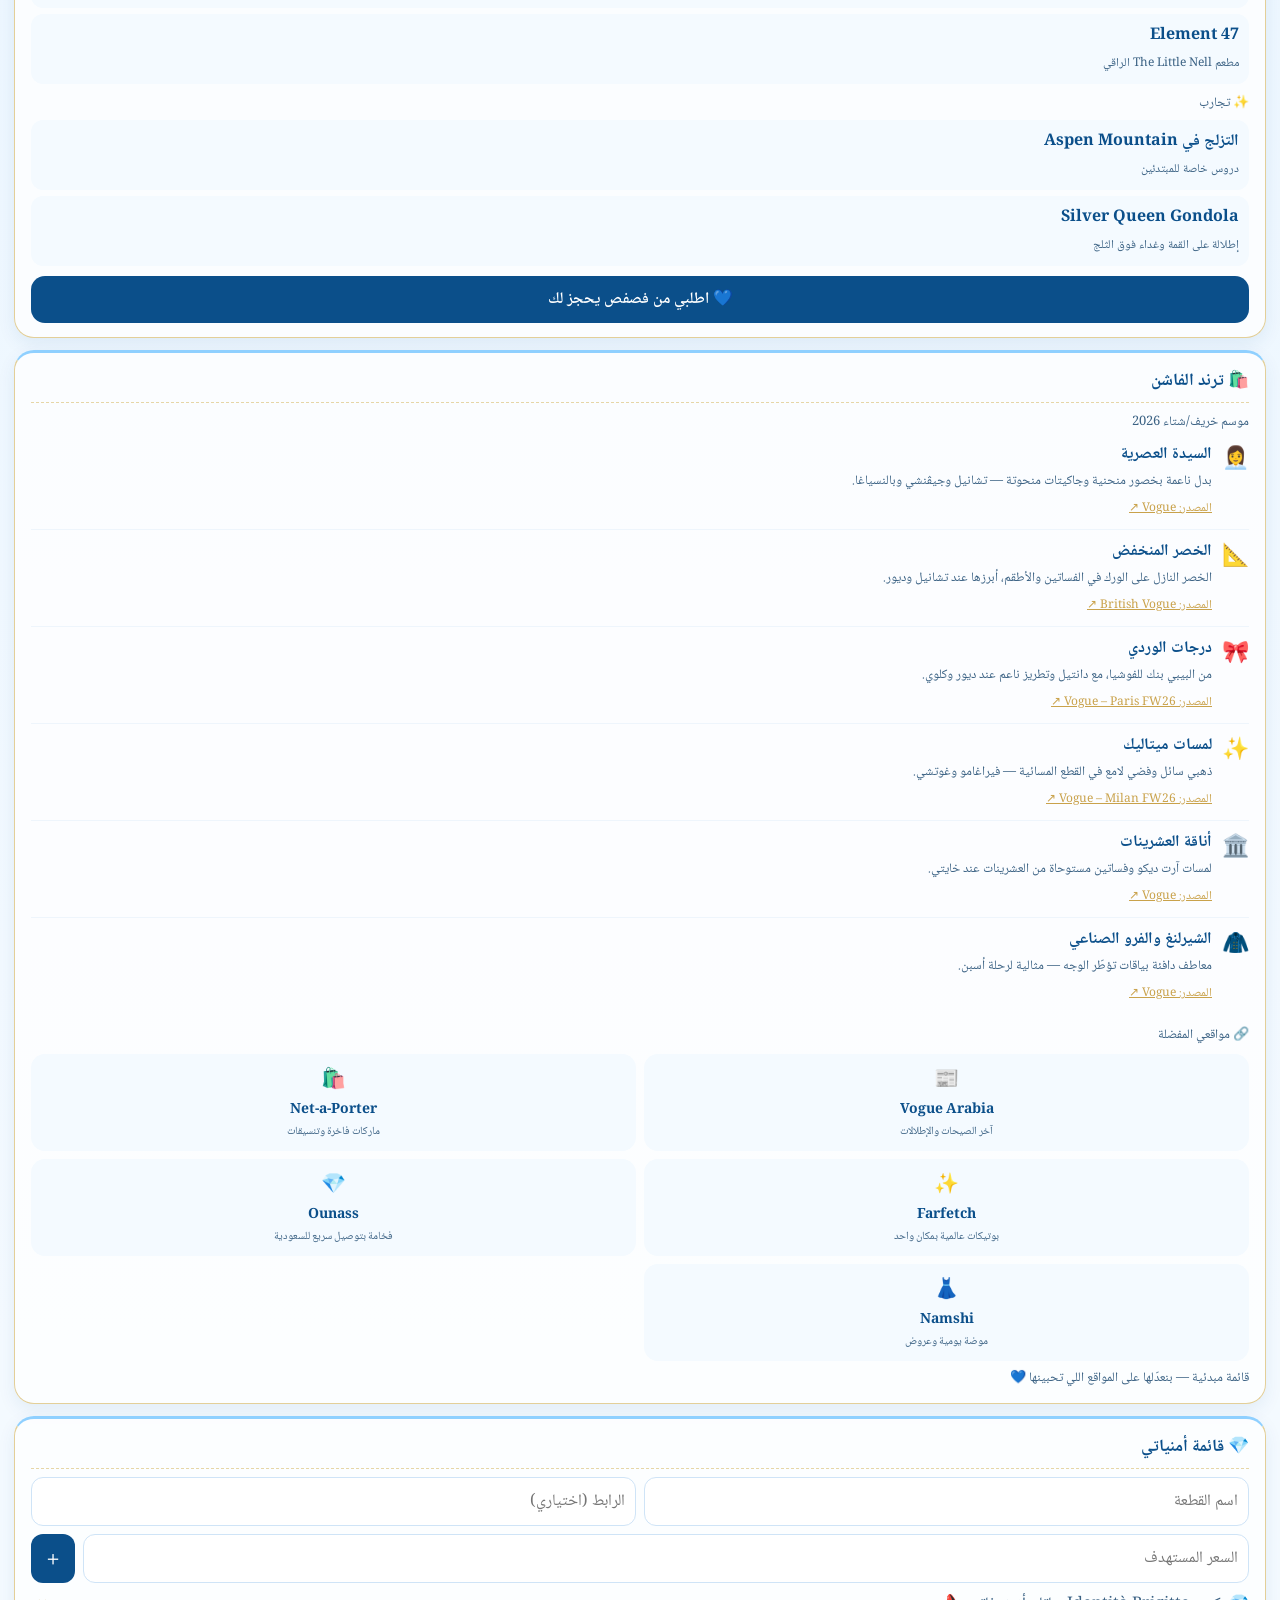
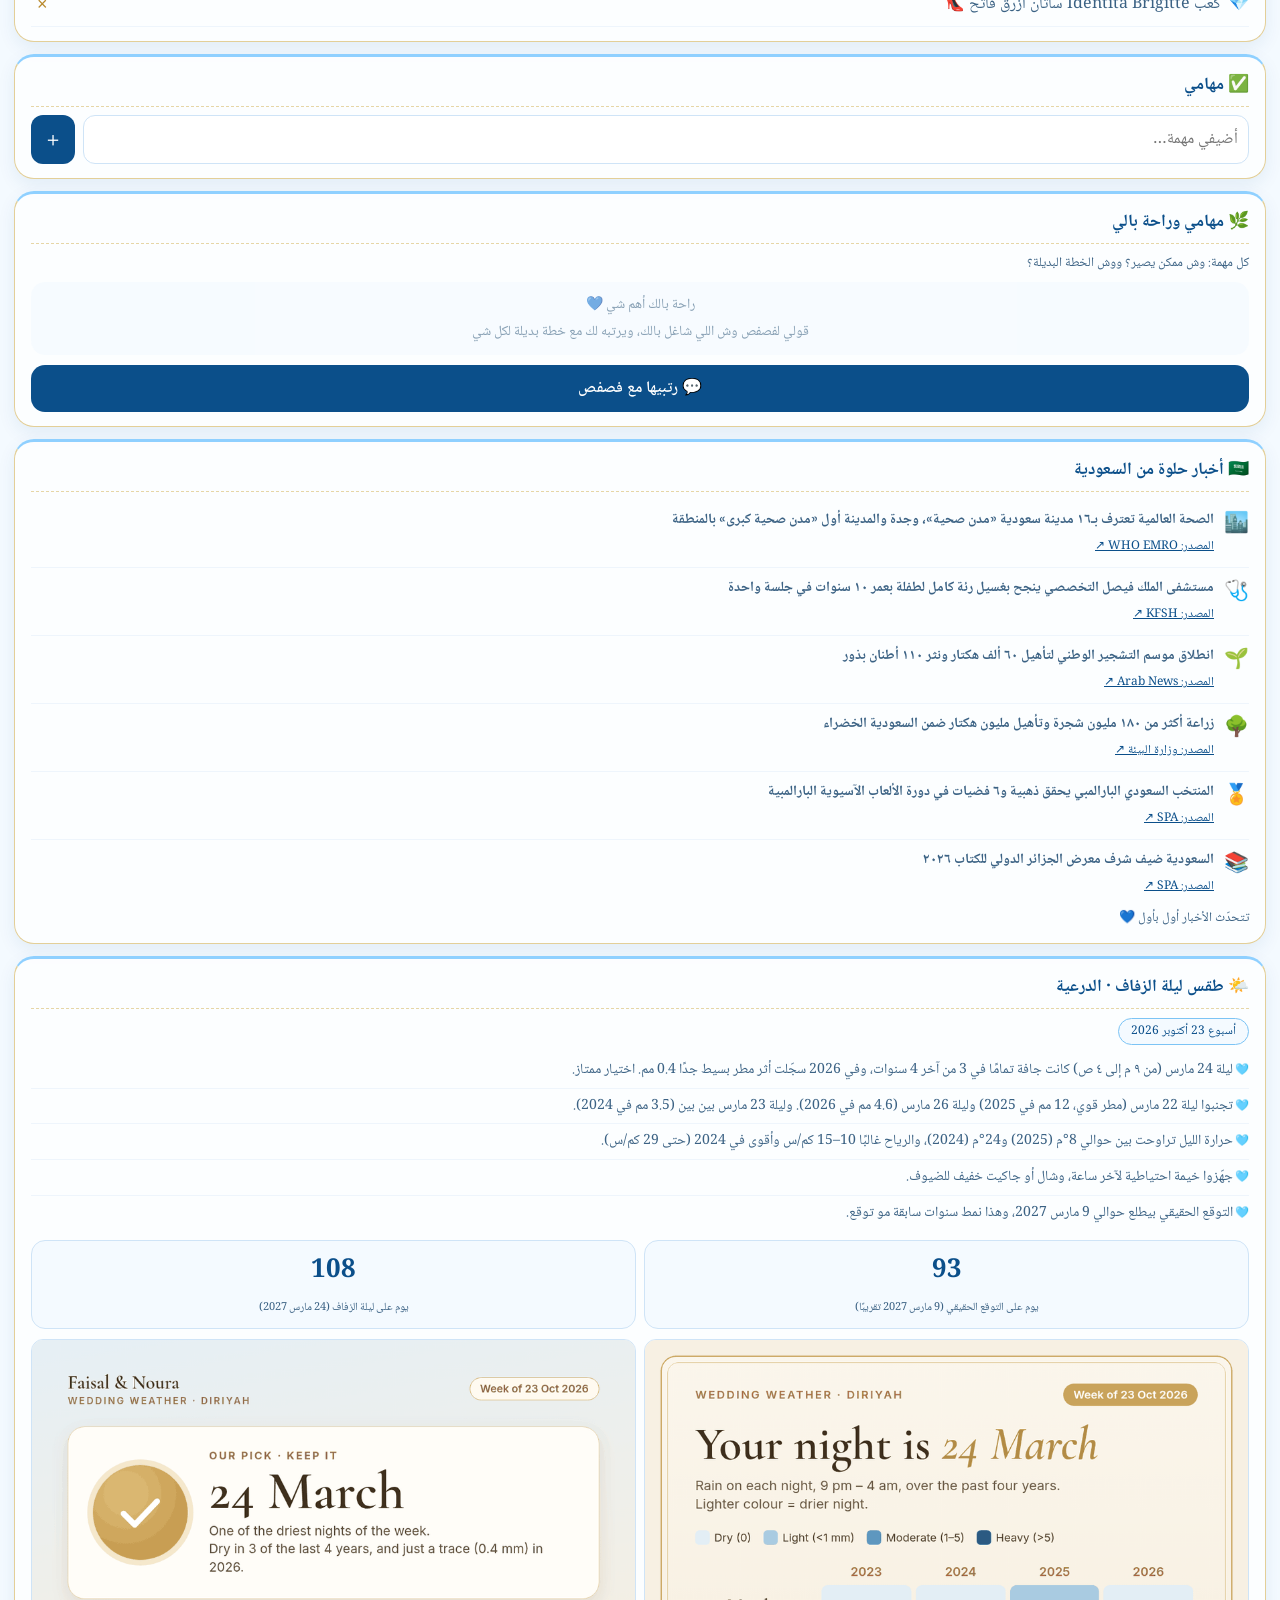
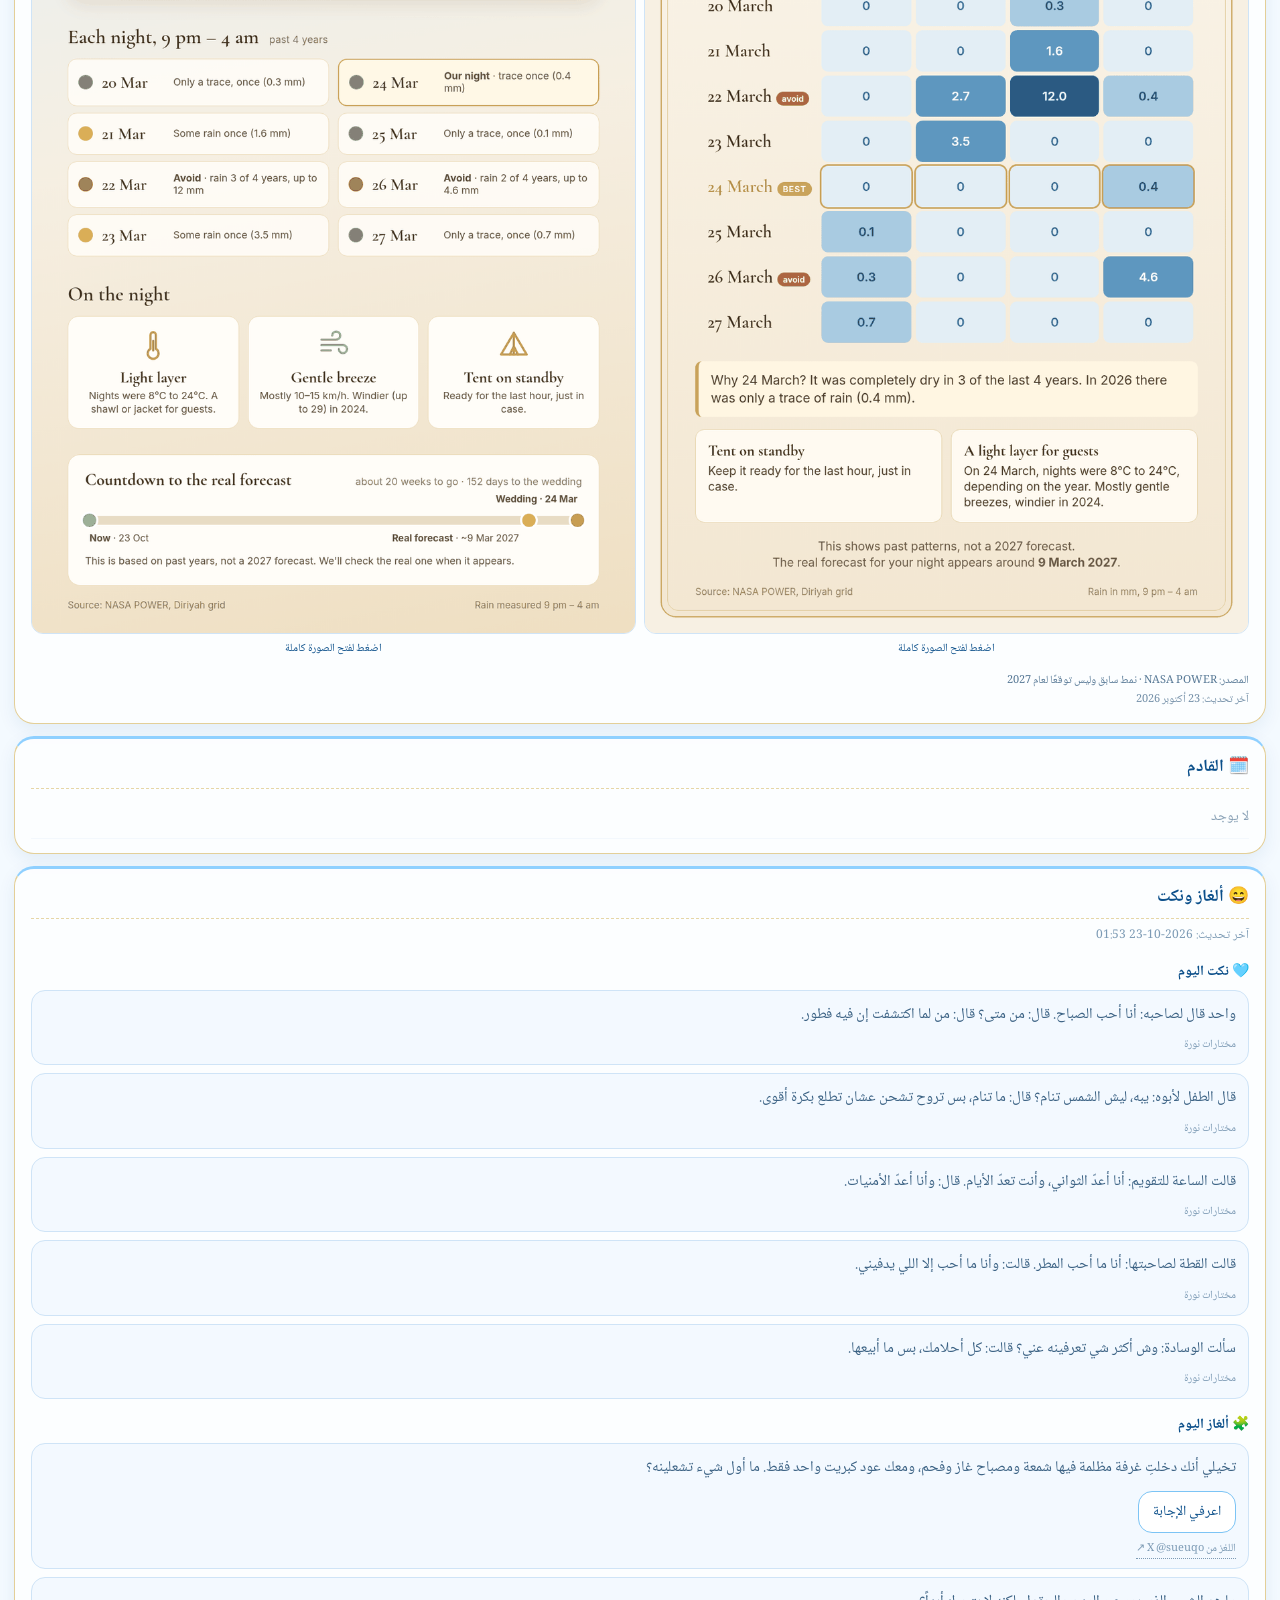
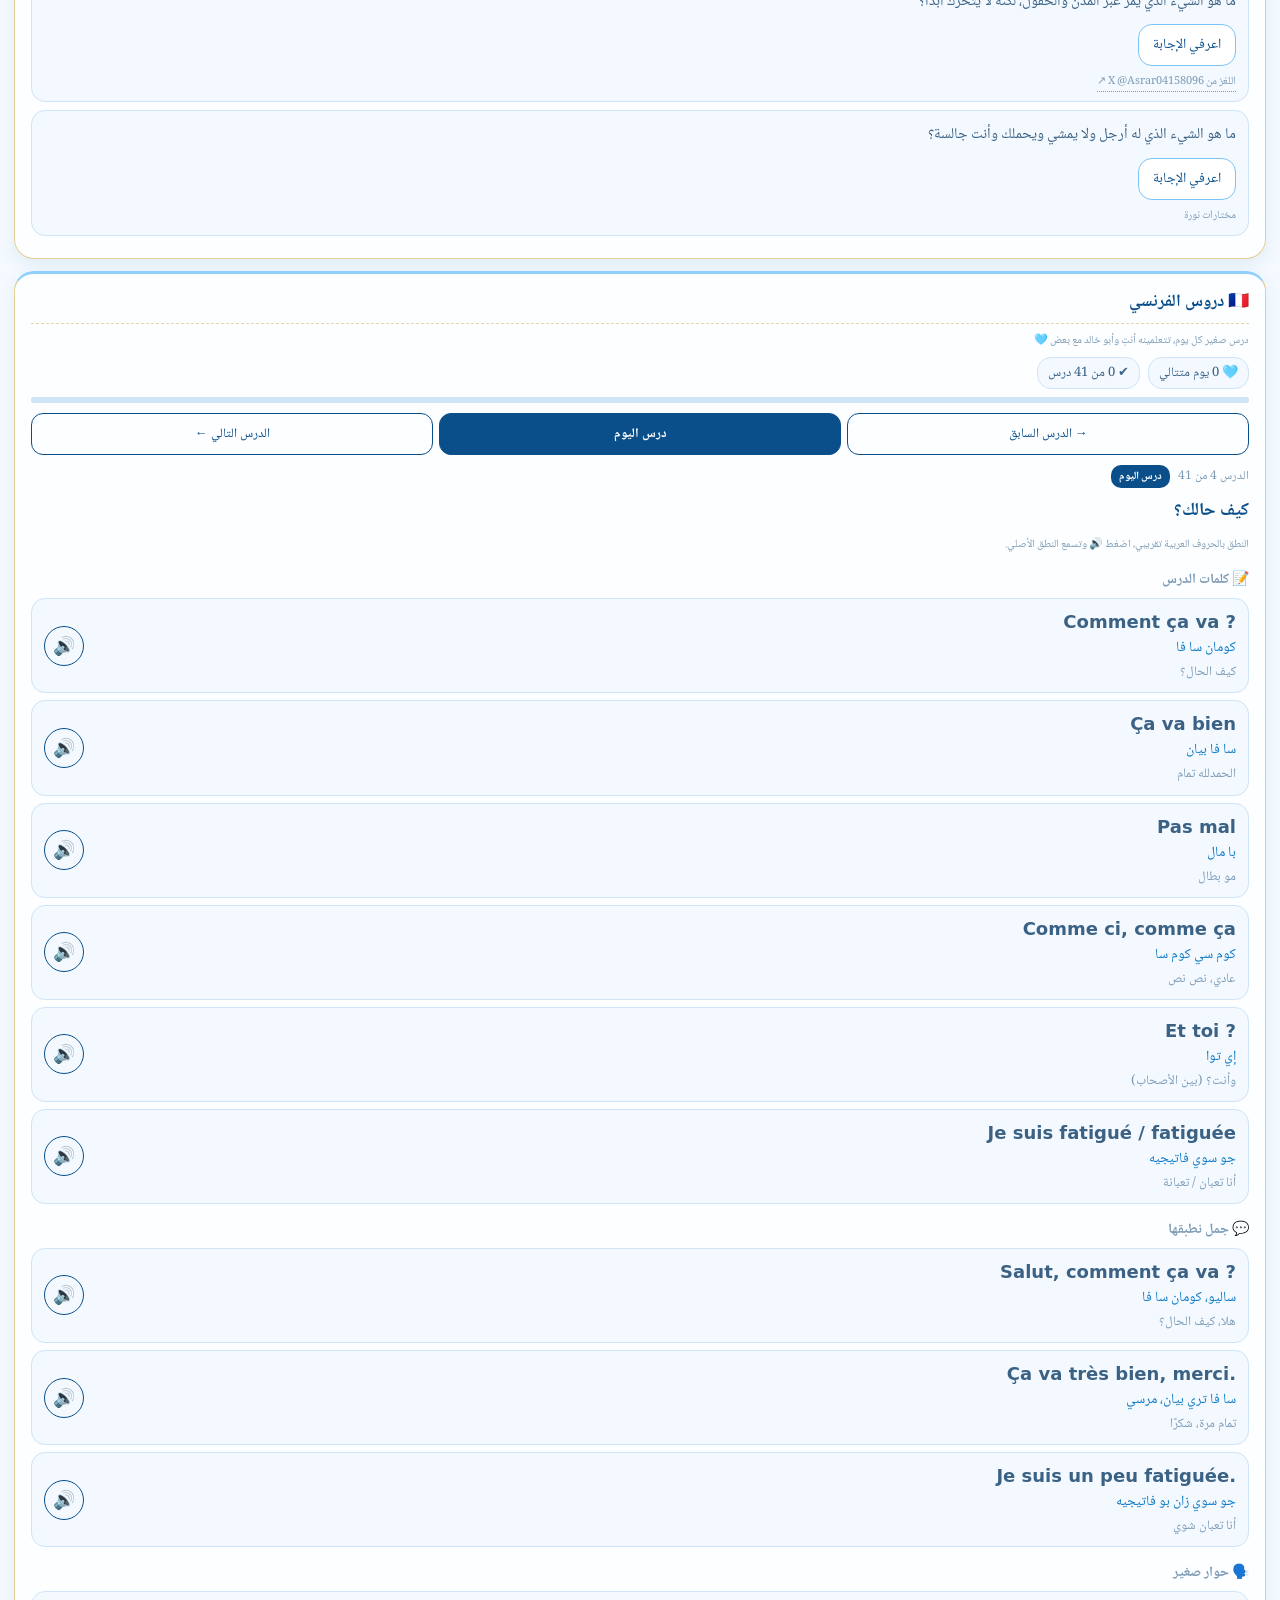
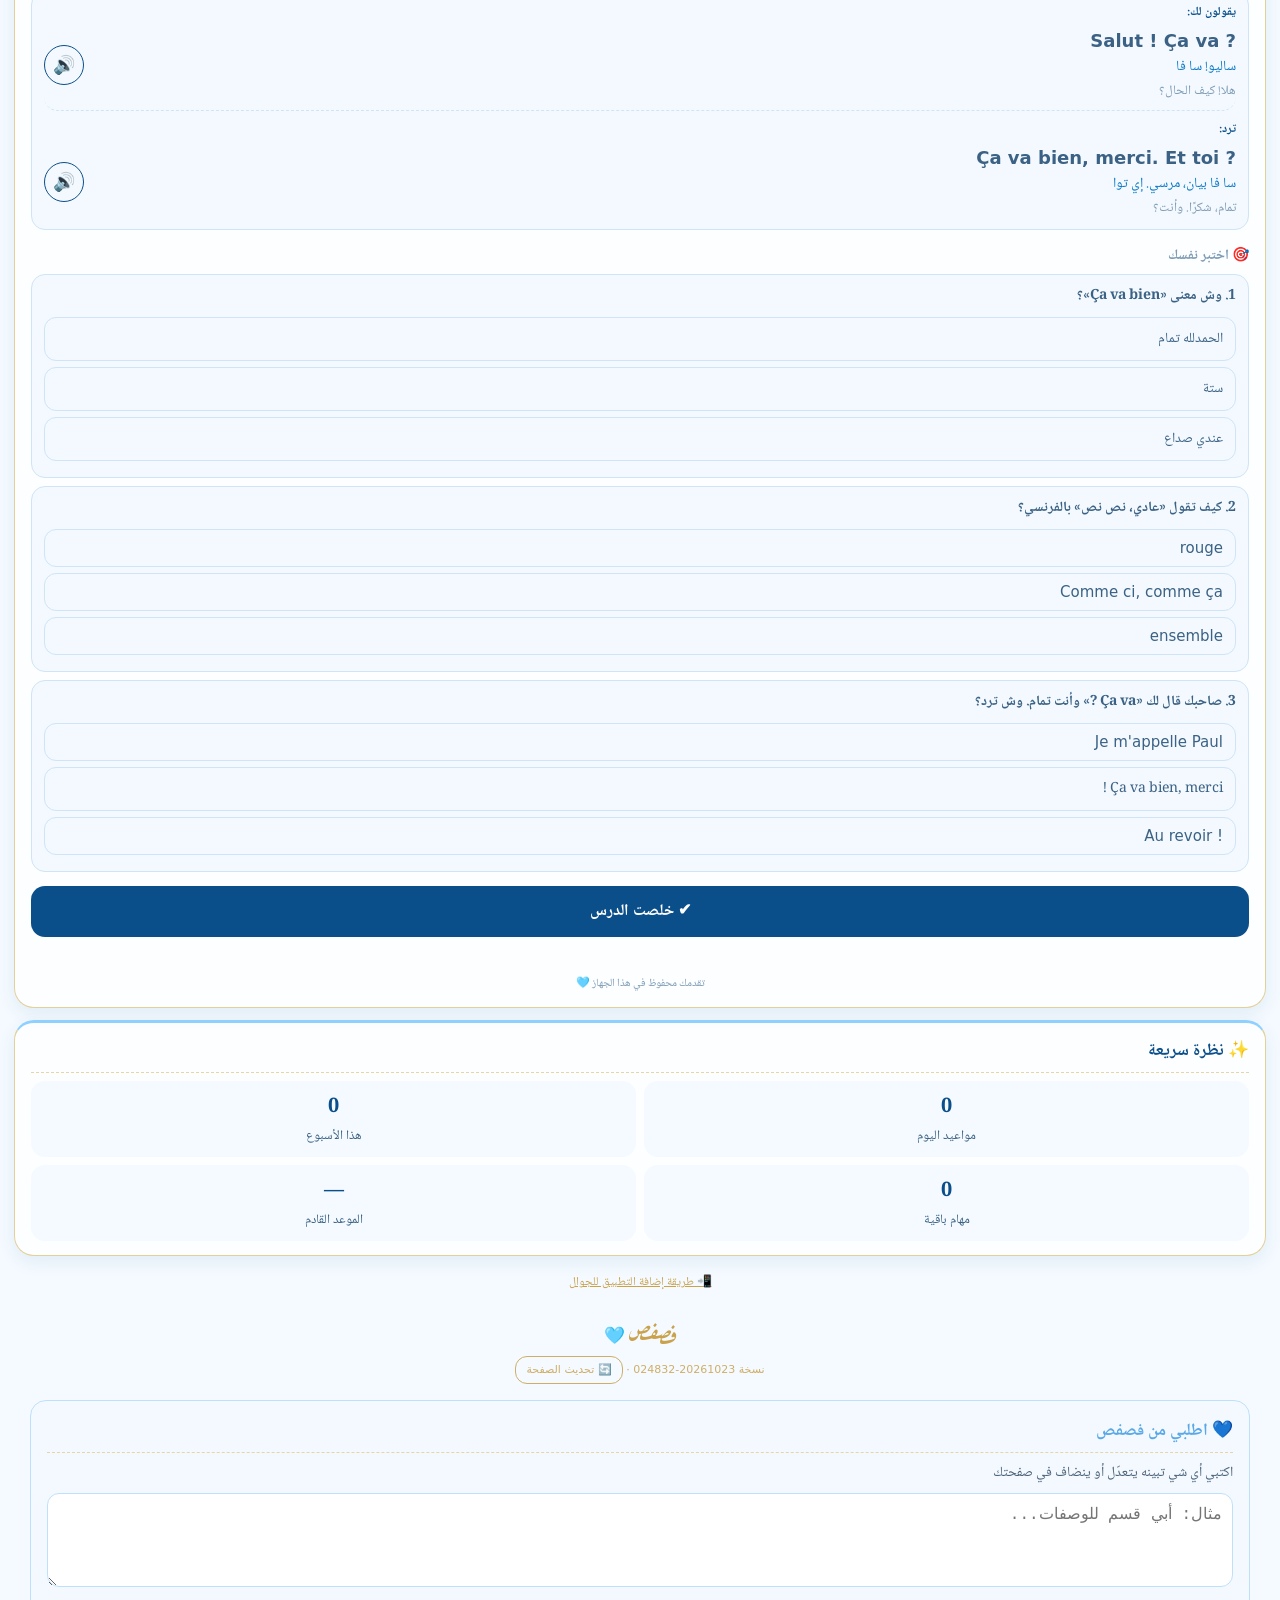
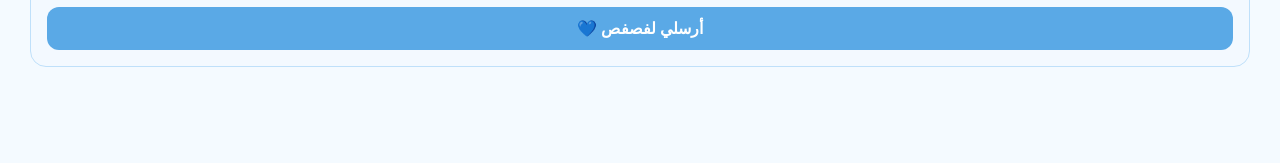
==== commit 6ae1712a: "feat: «🇫🇷 دروس الفرنسي» — 41 daily lessons with audio and quizzes" ====
--- a/index.html
+++ b/index.html
@@ -5,8 +5,8 @@
 <meta name="apple-mobile-web-app-capable" content="yes"><meta name="mobile-web-app-capable" content="yes">
 <meta name="apple-mobile-web-app-status-bar-style" content="default"><meta name="apple-mobile-web-app-title" content="الشيخة نورة">
 <link rel="preconnect" href="https://fonts.googleapis.com"><link href="https://fonts.googleapis.com/css2?family=Aref+Ruqaa:wght@700&family=Noto+Naskh+Arabic:wght@400;600;700&display=swap" rel="stylesheet">
-<link rel="stylesheet" href="style.css"><script>
-window.APP_VERSION='20261023-020111';
+<link rel="stylesheet" href="style.css"><link rel="stylesheet" href="french.css"><script>
+window.APP_VERSION='20261023-024832';
 (function(){
 var V=window.APP_VERSION,ss=window.sessionStorage,sw=navigator.serviceWorker;
 function reset(){var p=[];
@@ -56,6 +56,7 @@
 <section class="card" id="wedWx"><h2>🌤️ طقس ليلة الزفاف · الدرعية</h2><div class="na">…</div></section>
 <section class="card"><h2>🗓️ القادم</h2><ul id="upcoming" class="up"></ul></section>
 <section class="card" id="fun"></section>
+<section class="card" id="french"><h2>🇫🇷 دروس الفرنسي</h2><div class="na">…</div></section>
 <section class="card glance"><h2>✨ نظرة سريعة</h2><div id="glance" class="gl"></div></section>
 <div class="ilink"><a href="install.html">📲 طريقة إضافة التطبيق للجوال</a></div>
 <footer>فصفص <span class="heart">🩵</span><div style="font:11px/1.8 -apple-system,system-ui,sans-serif;opacity:.85;margin-top:8px;direction:rtl"><span id="appVer"></span> · <button id="refreshBtn" type="button" style="font:inherit;color:inherit;background:none;border:1px solid currentColor;border-radius:12px;padding:3px 10px;cursor:pointer">🔄 تحديث الصفحة</button></div></footer>
@@ -68,4 +69,4 @@
 </section>
 <script>document.getElementById('askBtn').onclick=function(){var t=document.getElementById('askText').value.trim();if(!t)return;location.href='https://wa.me/966590900178?text='+encodeURIComponent('طلب من ست الكل لصفحتها: '+t);};</script>
 <script src="fun.js"></script><script src="weather.js"></script>
-<script src="note.js"></script></body></html>
+<script src="note.js"></script><script>window.FR_CFG={theme:'n',intro:'درس صغير كل يوم، تتعلمينه أنتِ وأبو خالد مع بعض 🩵',finish:'🩵 أحسنتِ! خلصتي درس اليوم',foot:'تقدمك محفوظ في هذا الجهاز 🩵'};</script><script src="french.js"></script></body></html>
--- a/french.css
+++ b/french.css
@@ -0,0 +1,42 @@
+/* shared styles for the French lessons section (#french). Theme chosen by class fr-f (Faisal: navy+gold) / fr-n (Nora: baby blue) */
+#french{--a:#d4af37;--on:#0a1628;--bg2:#0d1a30;--ln:#1f3358;--tx:#e8ecf3;--mt:#8fa0bd;--ok:#3ecf8e;--no:#ff6b6b;--pr:#f0d77a}
+#french.fr-n{--a:#0b4f8a;--on:#fff;--bg2:#f3f9ff;--ln:#cfe4f7;--tx:#3b6284;--mt:#7d9bb5;--ok:#2e9e6b;--no:#d9534f;--pr:#0b78c4}
+#french .fr-stats{display:flex;gap:8px;flex-wrap:wrap;margin:2px 0 8px}
+#french .fr-chip{background:var(--bg2);border:1px solid var(--ln);border-radius:14px;padding:4px 10px;font-size:13px;color:var(--tx)}
+#french .fr-bar{height:6px;border-radius:6px;background:var(--ln);overflow:hidden;margin-bottom:10px}
+#french .fr-bar i{display:block;height:100%;background:var(--a);border-radius:6px}
+#french .fr-nav{display:flex;gap:6px;margin-bottom:10px}
+#french .fr-nav button{flex:1;padding:9px 4px;border-radius:12px;border:1px solid var(--a);background:transparent;color:var(--a);font-family:inherit;font-size:13px;cursor:pointer}
+#french .fr-nav button.fr-today{background:var(--a);color:var(--on);font-weight:700}
+#french .fr-nav button:disabled{opacity:.35}
+#french .fr-head{display:flex;align-items:center;gap:8px;flex-wrap:wrap;margin:4px 0 6px}
+#french .fr-no{font-size:12px;color:var(--mt)}
+#french .fr-badge{font-size:11px;padding:2px 8px;border-radius:10px;background:var(--a);color:var(--on);font-weight:700}
+#french .fr-badge.ok{background:var(--ok);color:#fff}
+#french .fr-title{font-size:18px;font-weight:800;color:var(--a);margin:0 0 4px;width:100%}
+#french h3{font-size:14px;color:var(--mt);margin:14px 0 6px}
+#french .fr-hint{font-size:11px;color:var(--mt);margin:0 0 6px;line-height:1.7}
+#french .fr-it{display:flex;align-items:center;gap:10px;background:var(--bg2);border:1px solid var(--ln);border-radius:14px;padding:9px 12px;margin-bottom:7px}
+#french .fr-tx{flex:1;min-width:0}
+#french .fr-f{display:block;direction:ltr;text-align:right;font-size:18px;font-weight:700;color:var(--tx);line-height:1.5;font-family:-apple-system,system-ui,'Segoe UI',sans-serif;unicode-bidi:isolate}
+#french .fr-p{display:block;font-size:14px;color:var(--pr);margin-top:1px}
+#french .fr-m{display:block;font-size:13px;color:var(--mt);margin-top:1px;line-height:1.7}
+#french .fr-sp{flex:none;width:40px;height:40px;border-radius:50%;border:1px solid var(--a);background:transparent;color:var(--a);font-size:18px;cursor:pointer;display:grid;place-items:center;padding:0}
+#french .fr-sp:active,#french .fr-sp.on{background:var(--a);color:var(--on)}
+#french.fr-nosp .fr-sp{display:none}
+#french .fr-dl{background:var(--bg2);border:1px solid var(--ln);border-radius:14px;padding:10px 12px}
+#french .fr-dl .fr-lb{font-size:12px;font-weight:700;color:var(--a);margin-bottom:4px}
+#french .fr-dl .fr-it{background:transparent;border:0;padding:0 0 8px;margin:0;border-bottom:1px dashed var(--ln);margin-bottom:8px}
+#french .fr-q{background:var(--bg2);border:1px solid var(--ln);border-radius:14px;padding:10px 12px;margin-bottom:8px}
+#french .fr-qt{font-size:14px;font-weight:700;color:var(--tx);margin-bottom:8px;line-height:1.7}
+#french .fr-o{display:block;width:100%;text-align:right;margin-bottom:6px;padding:9px 12px;border-radius:12px;border:1px solid var(--ln);background:transparent;color:var(--tx);font-family:inherit;font-size:14px;cursor:pointer}
+#french .fr-o.fo{direction:ltr;text-align:right;font-family:-apple-system,system-ui,'Segoe UI',sans-serif;font-size:15px}
+#french .fr-o.good{border-color:var(--ok);background:rgba(62,207,142,.15);font-weight:700}
+#french .fr-o.bad{border-color:var(--no);background:rgba(255,107,107,.13)}
+#french .fr-fb{font-size:13px;line-height:1.7;margin-top:2px;color:var(--tx)}
+#french .fr-score{text-align:center;padding:10px;border-radius:14px;border:1px solid var(--a);color:var(--a);font-weight:700;margin-top:4px}
+#french .fr-done{display:block;width:100%;margin-top:14px;padding:12px;border:0;border-radius:14px;background:var(--a);color:var(--on);font-weight:800;font-size:16px;font-family:inherit;cursor:pointer}
+#french .fr-done.dn{background:var(--ok);color:#fff}
+#french .fr-msg{text-align:center;margin-top:8px;font-size:14px;color:var(--a);min-height:20px}
+#french .fr-foot{font-size:11px;color:var(--mt);margin-top:10px;text-align:center;line-height:1.7}
+#french .fr-dl .fr-it:last-child{border-bottom:0;padding-bottom:0;margin-bottom:0}
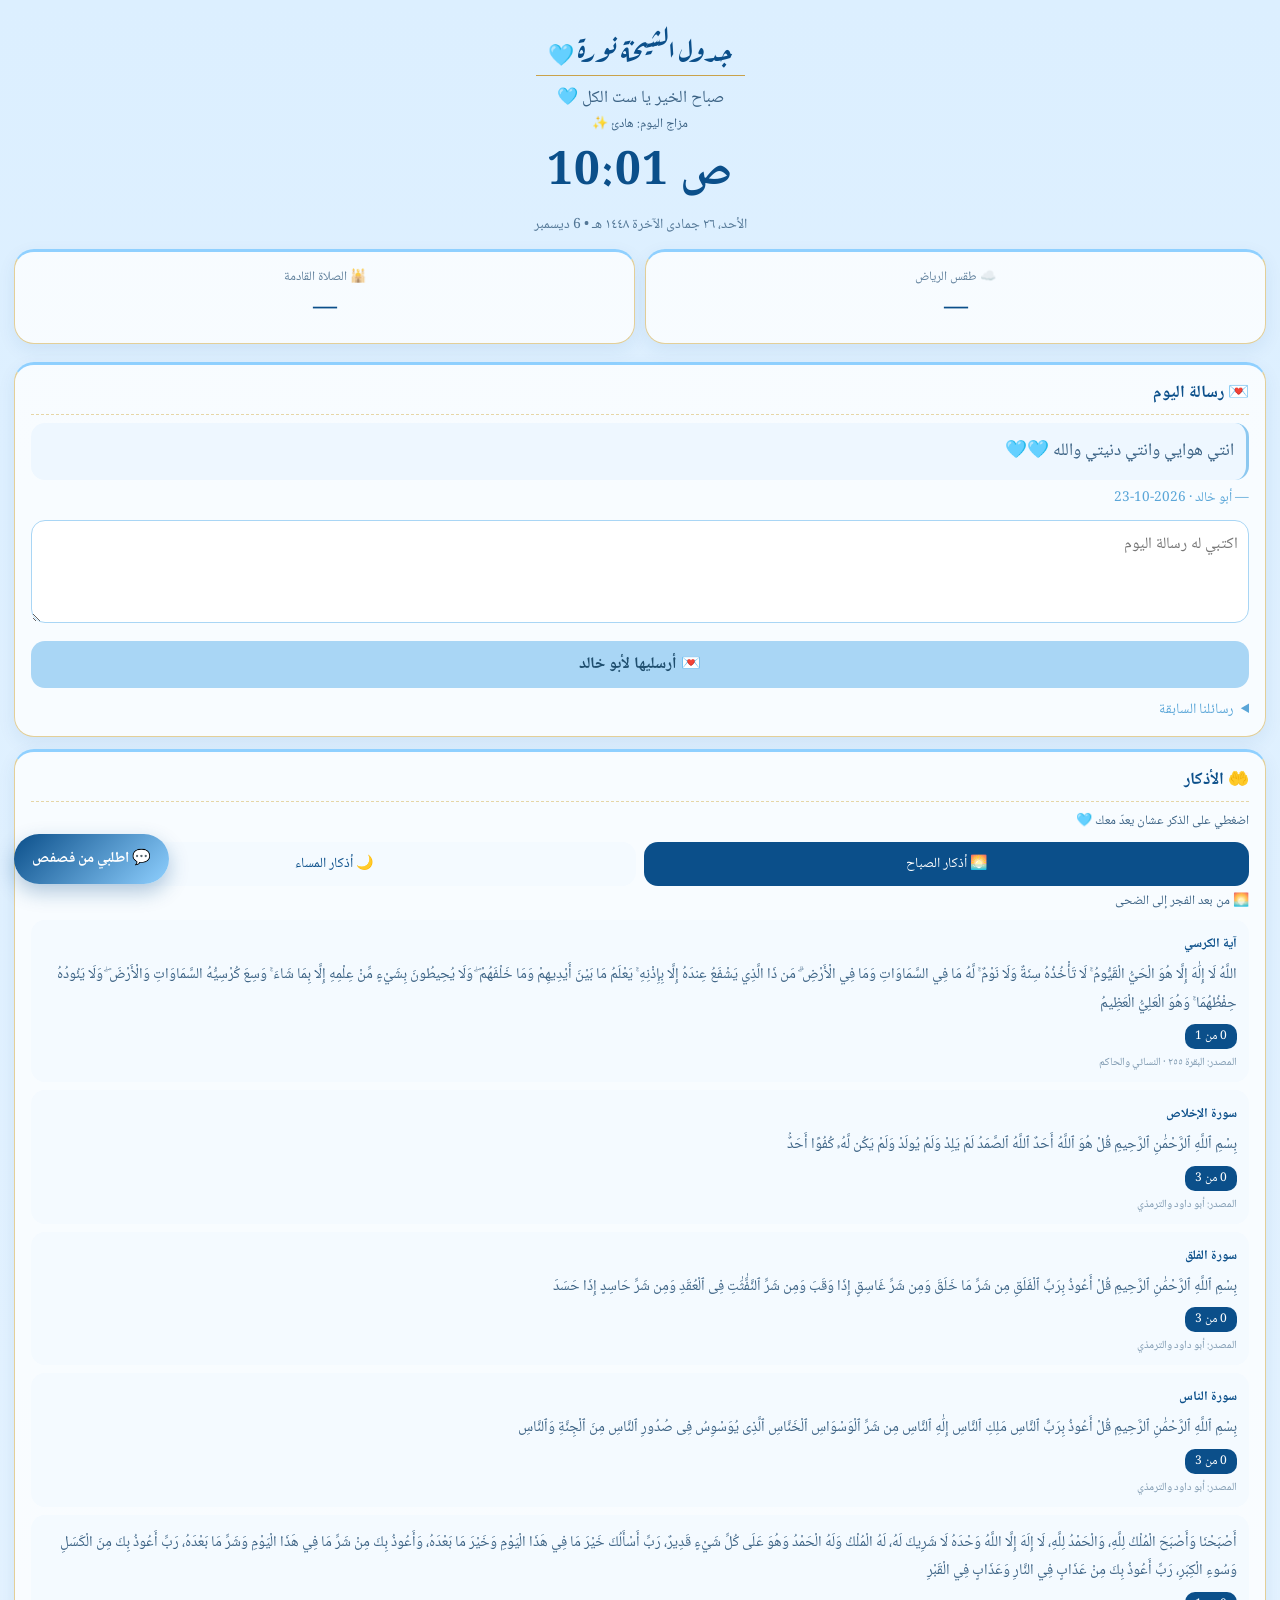
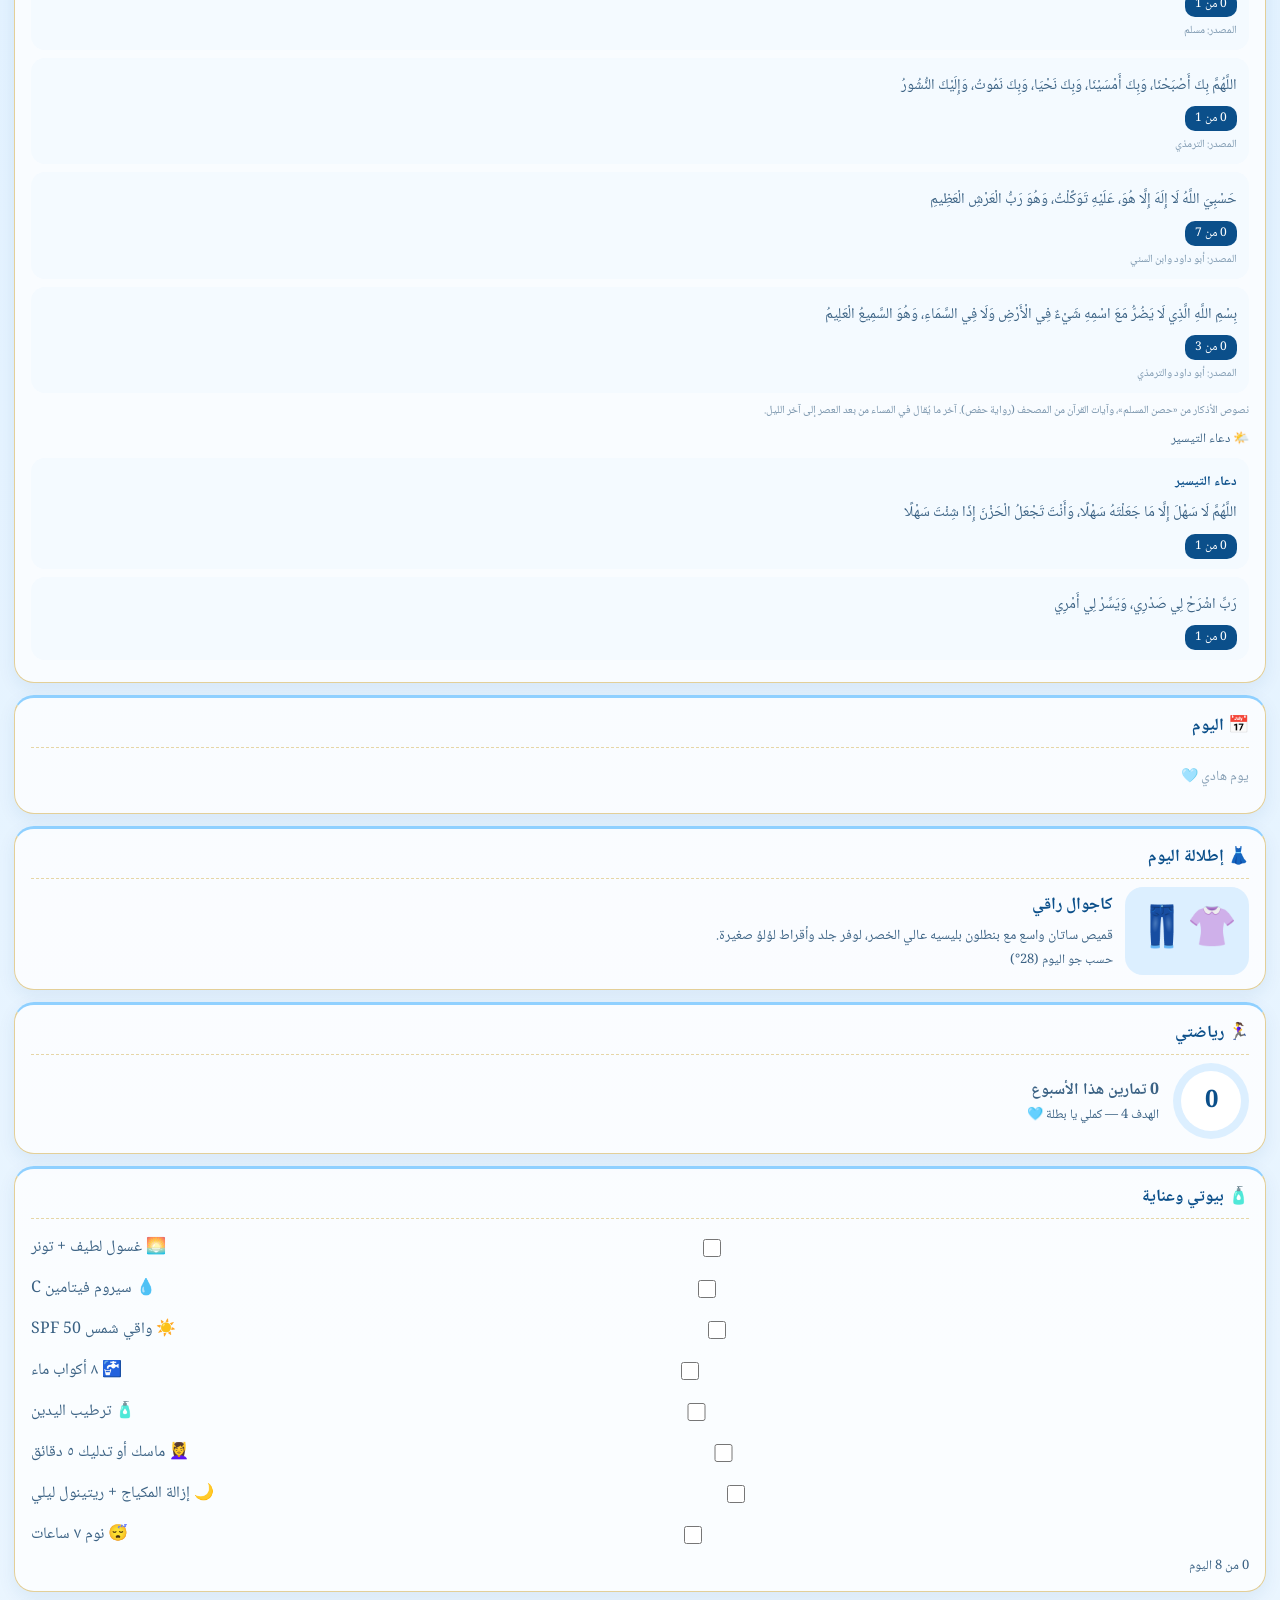
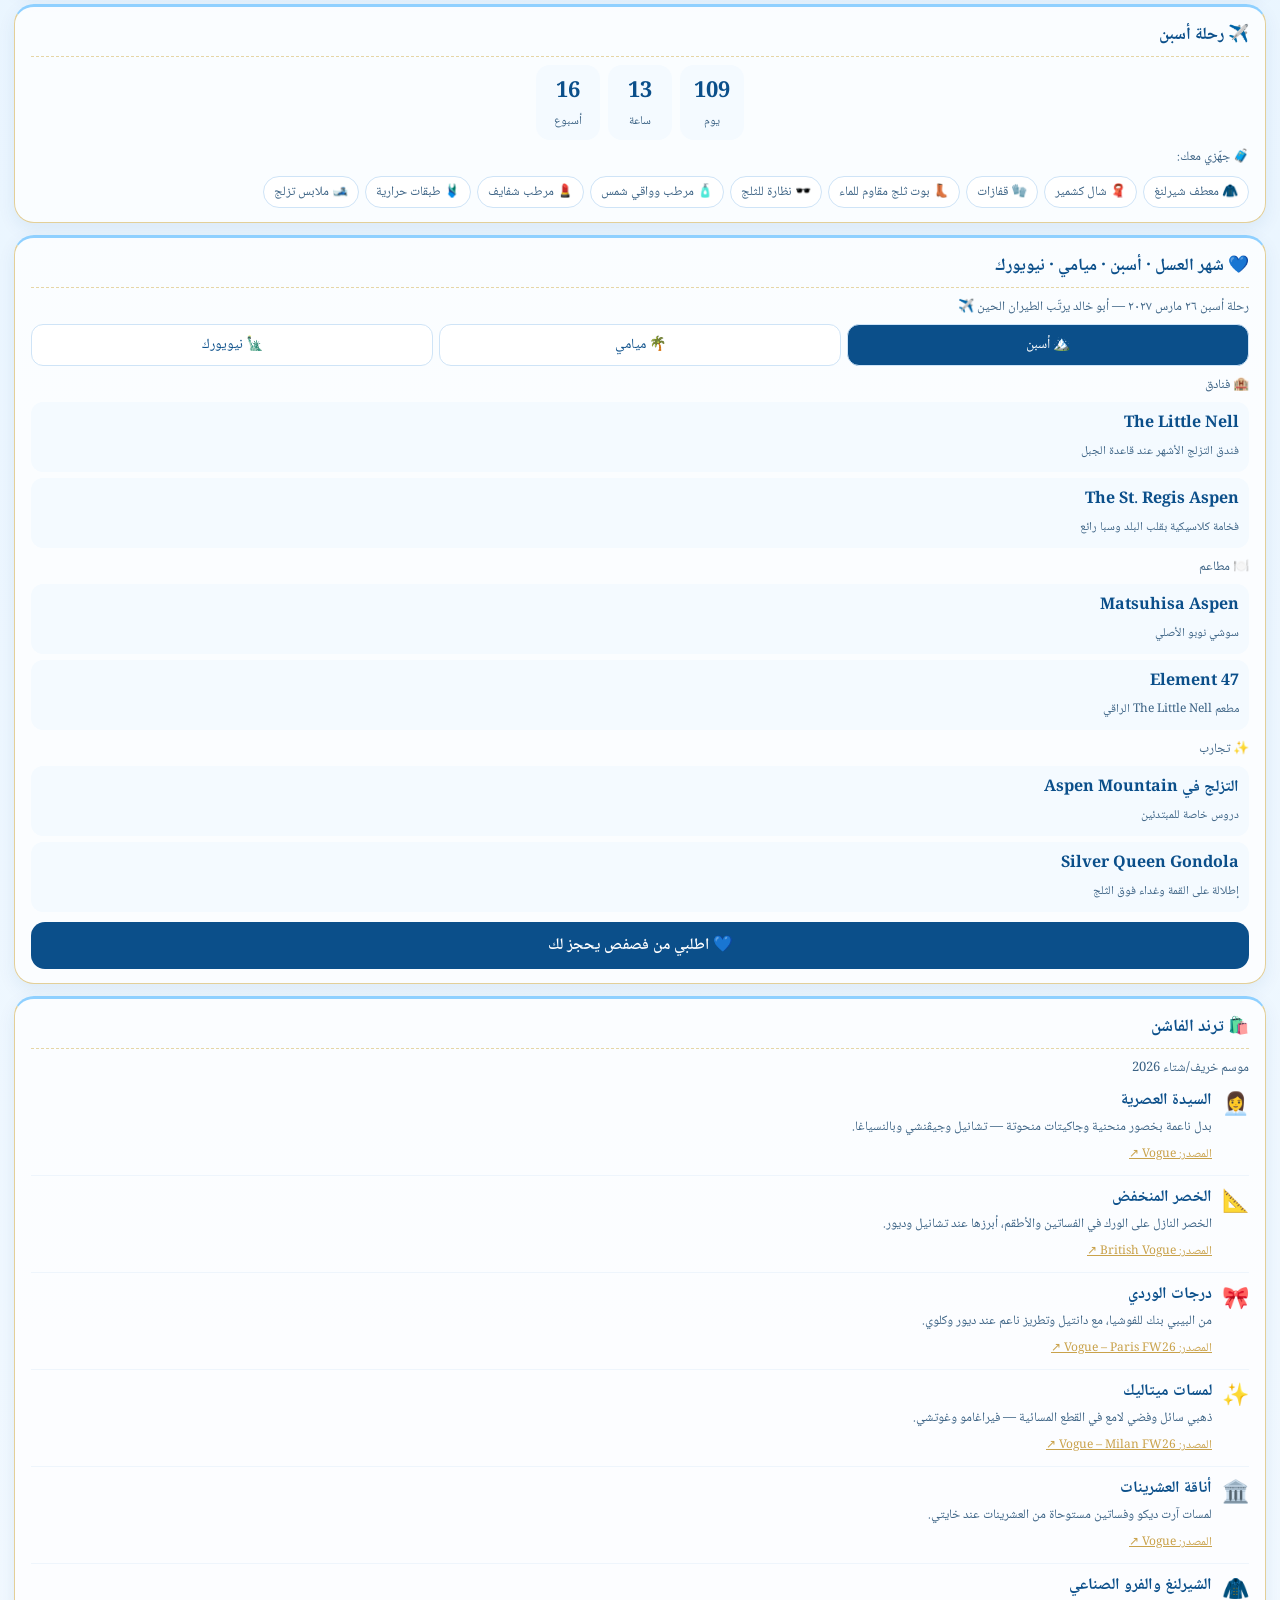
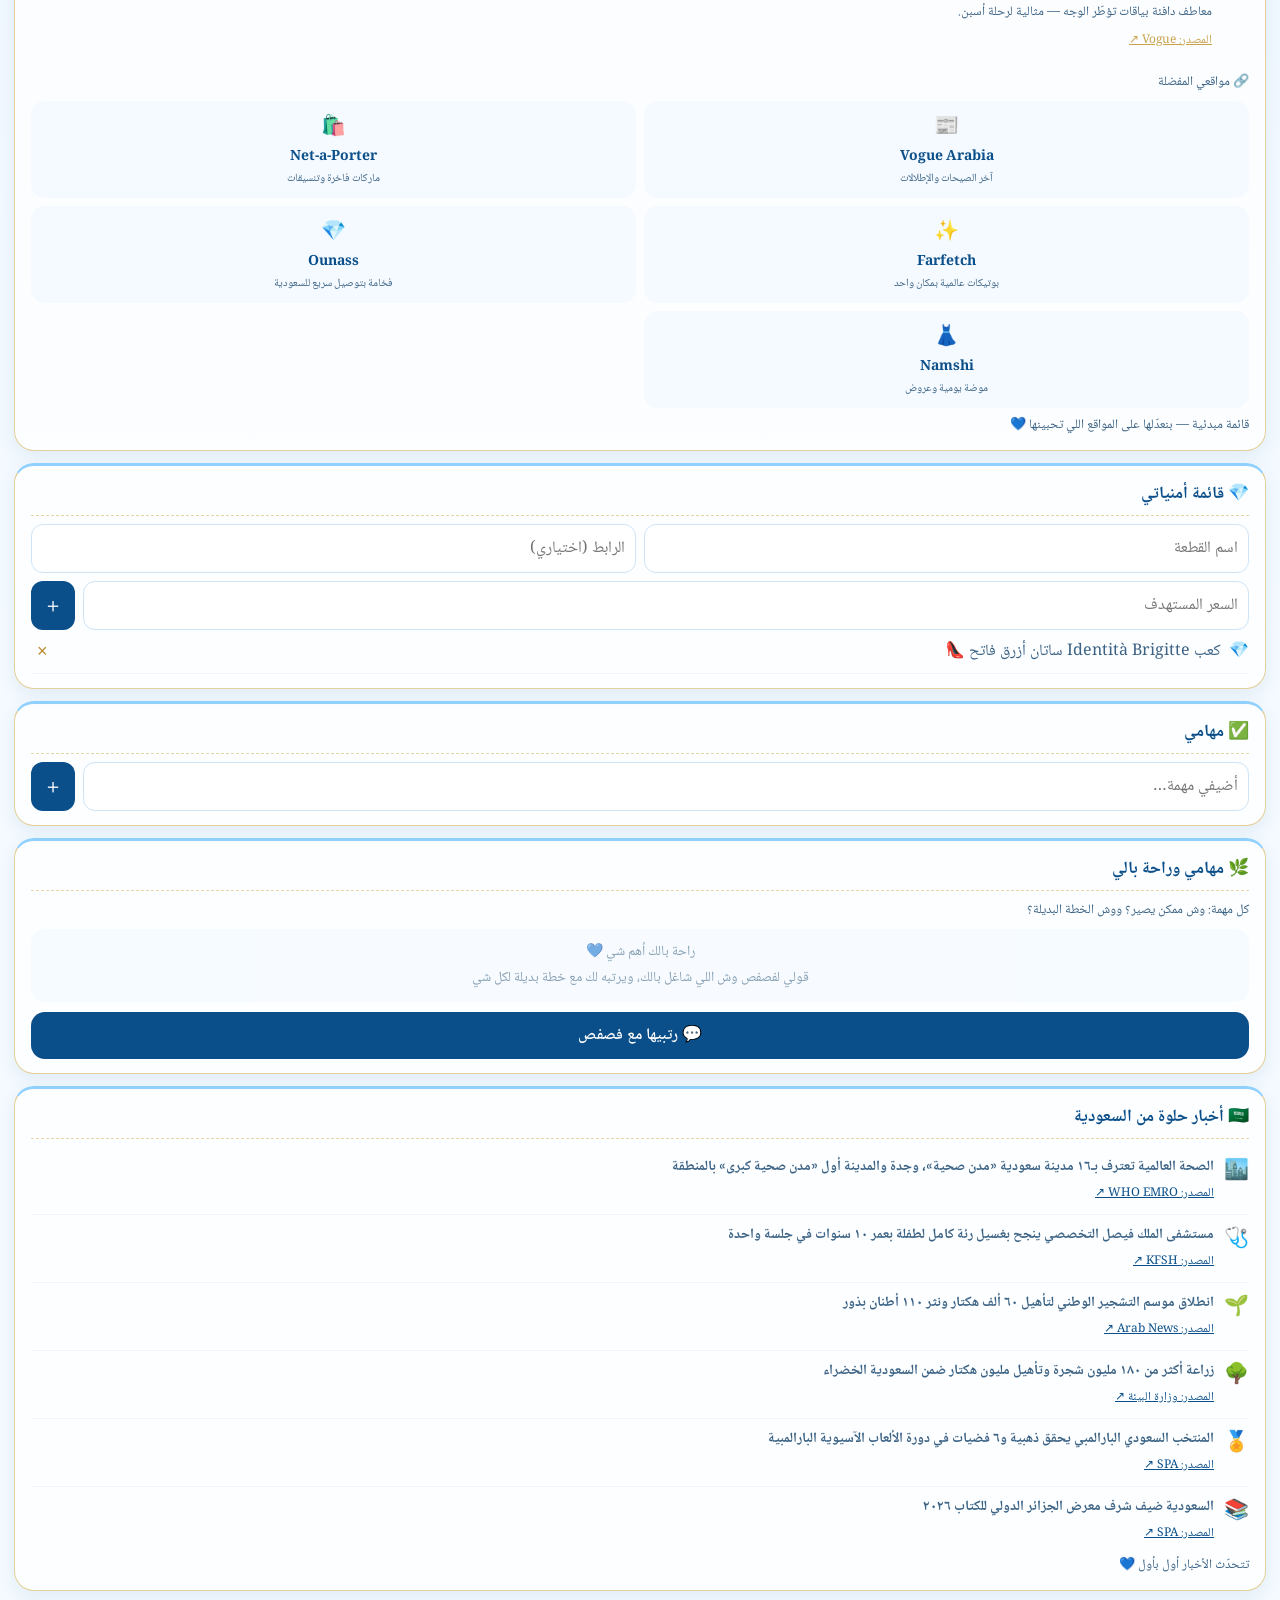
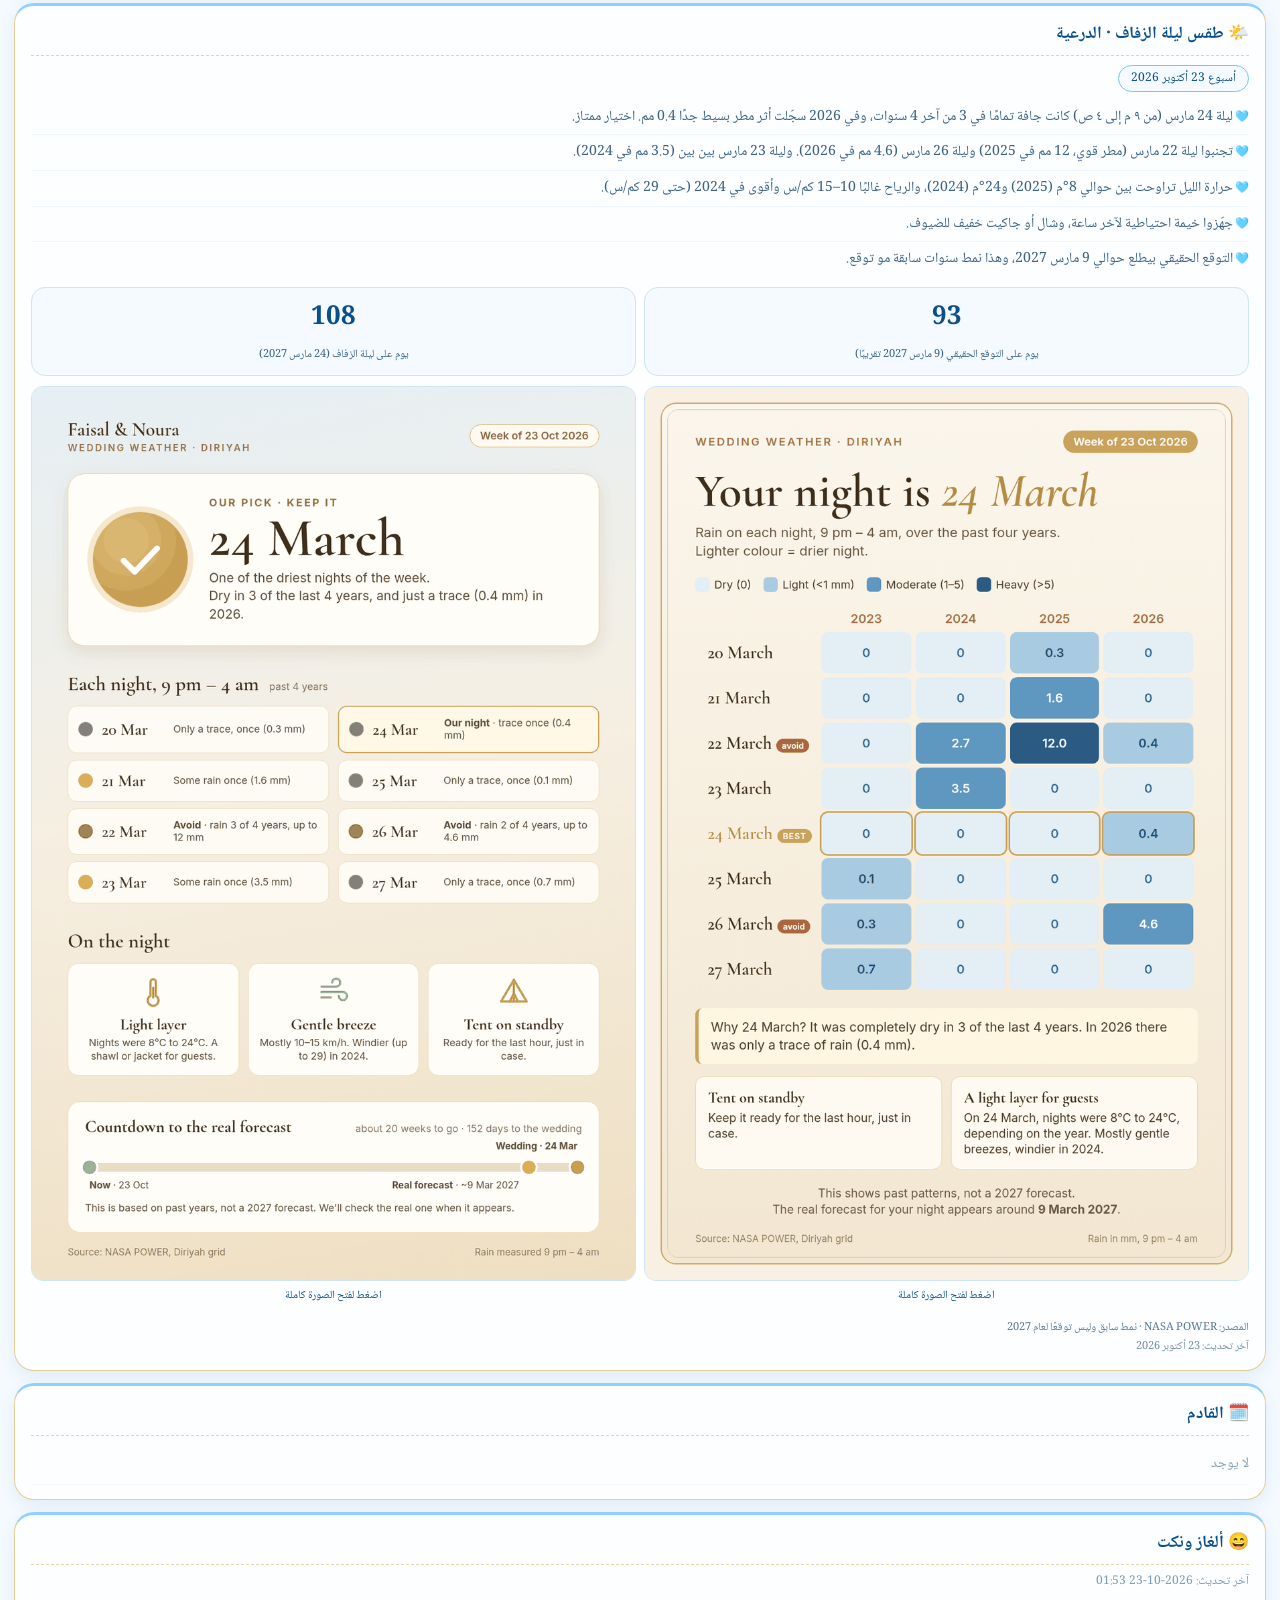
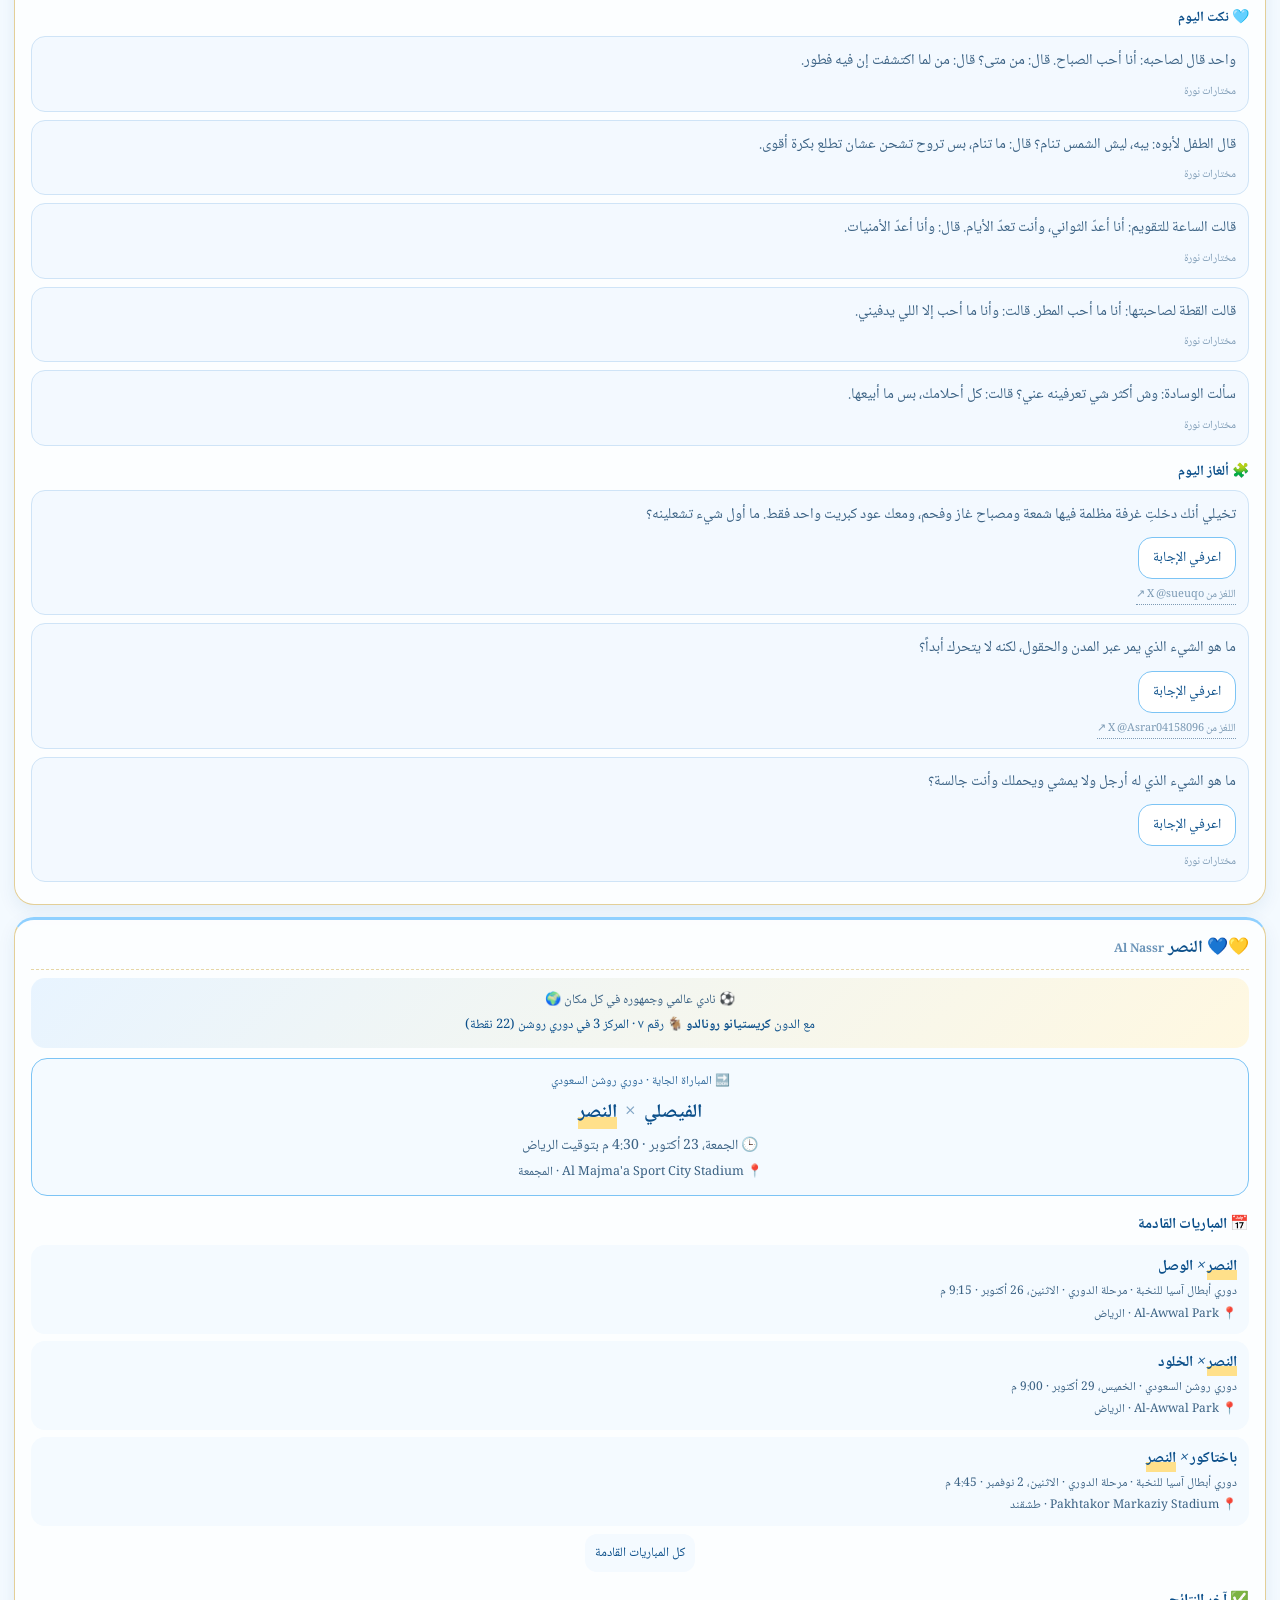
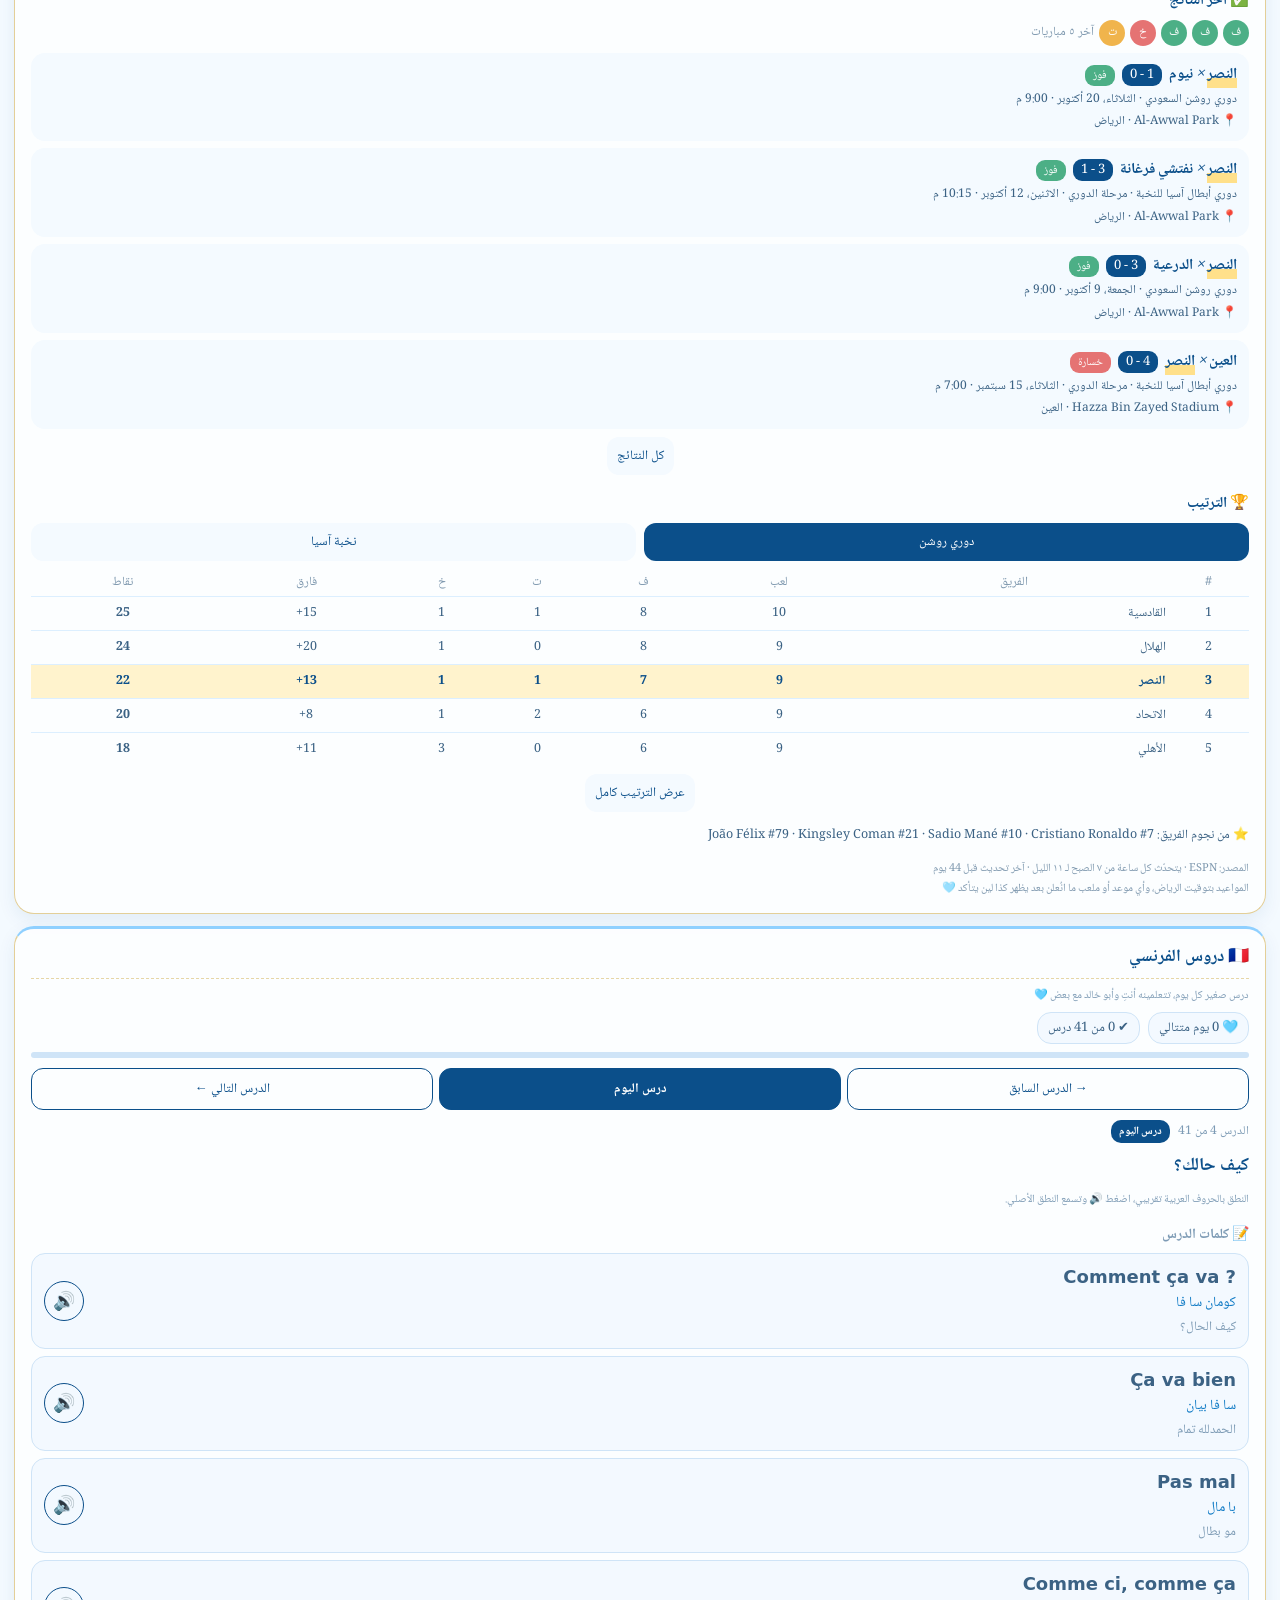
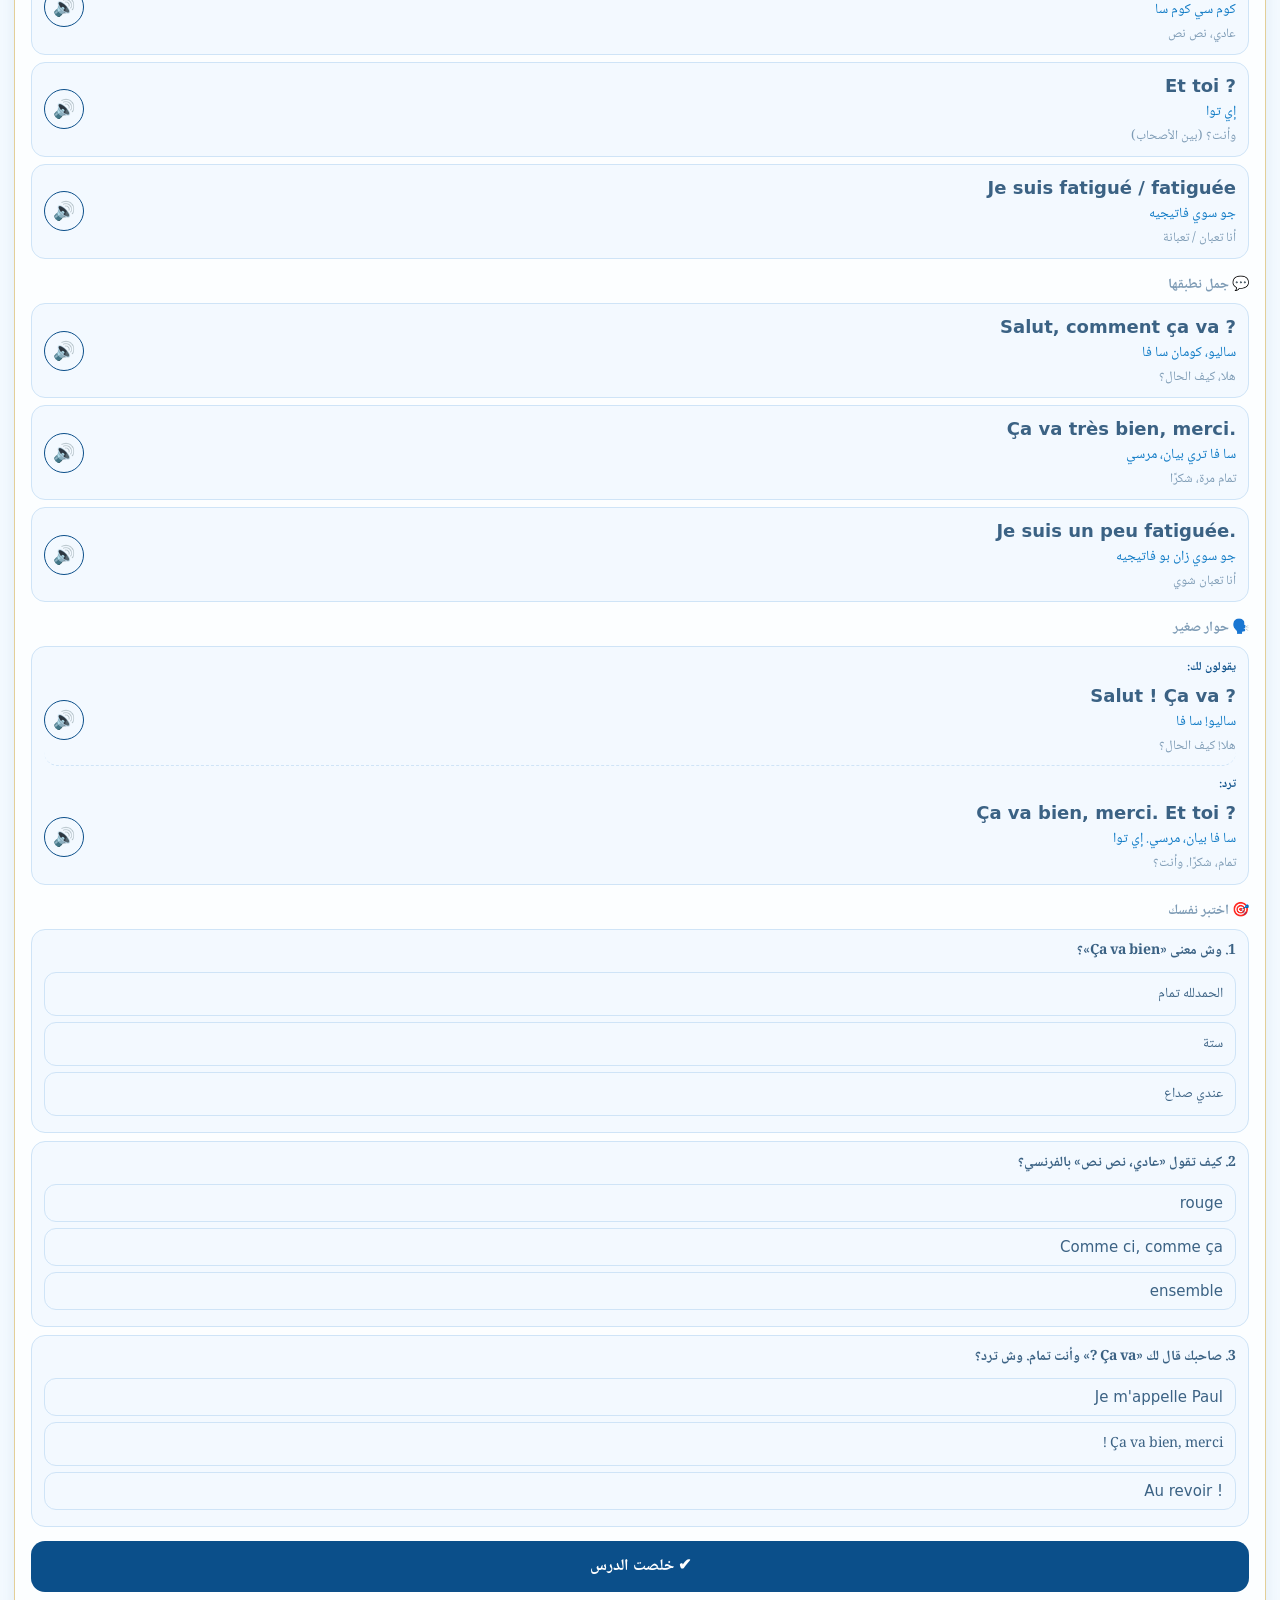
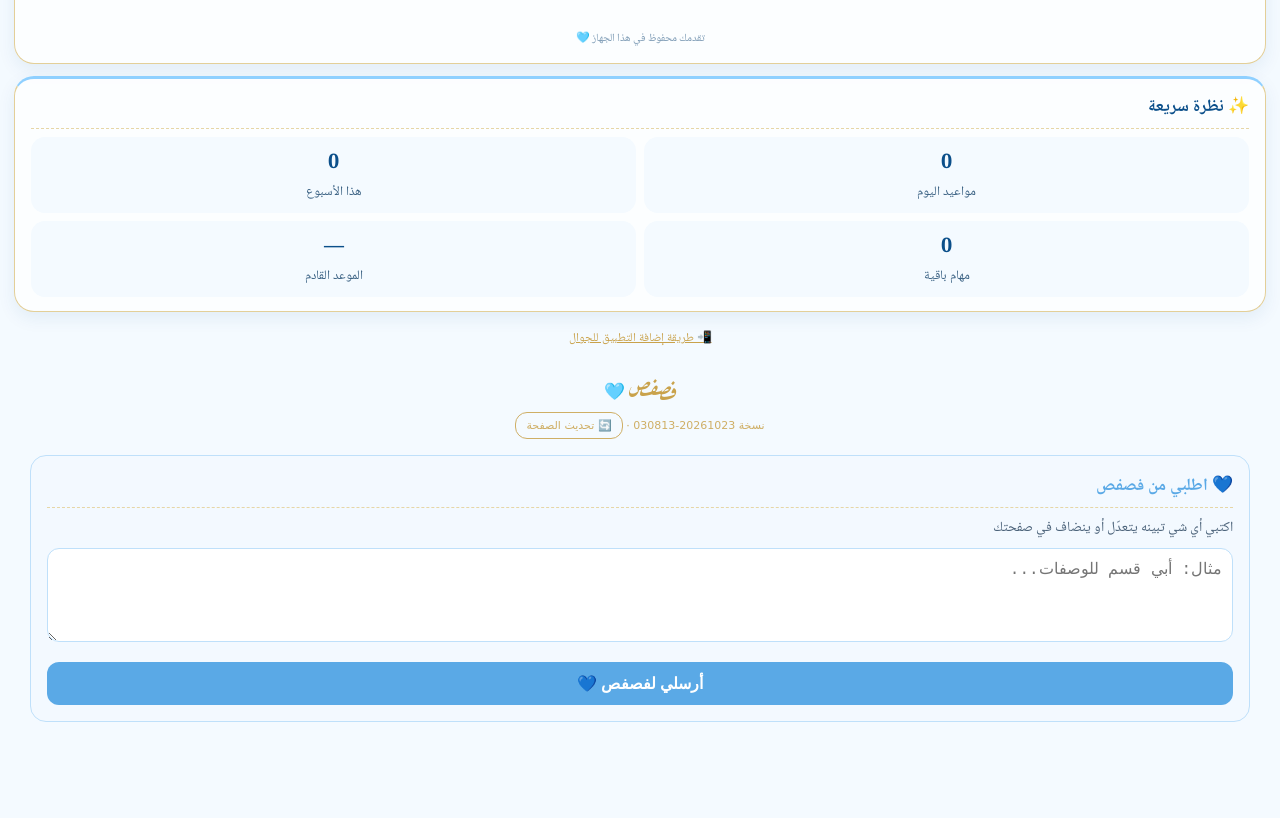
==== commit a9193db8: "feat: evening adhkar (morning/evening switch, sourced) + Al Nassr section (fixtures, results, standi" ====
--- a/index.html
+++ b/index.html
@@ -5,8 +5,8 @@
 <meta name="apple-mobile-web-app-capable" content="yes"><meta name="mobile-web-app-capable" content="yes">
 <meta name="apple-mobile-web-app-status-bar-style" content="default"><meta name="apple-mobile-web-app-title" content="الشيخة نورة">
 <link rel="preconnect" href="https://fonts.googleapis.com"><link href="https://fonts.googleapis.com/css2?family=Aref+Ruqaa:wght@700&family=Noto+Naskh+Arabic:wght@400;600;700&display=swap" rel="stylesheet">
-<link rel="stylesheet" href="style.css"><link rel="stylesheet" href="french.css"><script>
-window.APP_VERSION='20261023-024832';
+<link rel="stylesheet" href="style.css"><link rel="stylesheet" href="french.css"><link rel="stylesheet" href="nassr.css"><script>
+window.APP_VERSION='20261023-030813';
 (function(){
 var V=window.APP_VERSION,ss=window.sessionStorage,sw=navigator.serviceWorker;
 function reset(){var p=[];
@@ -41,7 +41,7 @@
  <div class="card mini" id="prayer"><div class="lbl">🕌 الصلاة القادمة</div><div class="big" id="pName">—</div><div class="sub" id="pCount"></div></div>
 </section>
 <section class="card" id="dailyNote"></section>
-<section class="card" id="adhkar"><h2>🤲 أذكار الصباح والتيسير</h2><div class="sub">اضغطي على الذكر عشان يعدّ معك 💙</div><ul id="adhkarM"></ul><div class="sub" style="margin-top:8px">🌤️ دعاء التيسير</div><ul id="adhkarT"></ul></section>
+<section class="card" id="adhkar"><h2>🤲 الأذكار</h2><div class="sub">اضغطي على الذكر عشان يعدّ معك 🩵</div><div class="dk-tabs" id="dkTabs"><button type="button" data-t="m" id="dkTabM">🌅 أذكار الصباح</button><button type="button" data-t="e" id="dkTabE">🌙 أذكار المساء</button></div><div class="sub" id="dkHint"></div><ul id="adhkarM"></ul><ul id="adhkarE" hidden></ul><div class="sub dk-note" id="dkNote"></div><div class="sub" style="margin-top:8px">🌤️ دعاء التيسير</div><ul id="adhkarT"></ul></section>
 <section class="card"><h2>📅 اليوم</h2><ul class="timeline" id="today"></ul></section>
 <section class="card"><h2>👗 إطلالة اليوم</h2><div id="outfit" class="outfit"></div></section>
 <section class="card"><h2>🏃‍♀️ رياضتي</h2><div id="workout" class="workout"></div></section>
@@ -56,6 +56,7 @@
 <section class="card" id="wedWx"><h2>🌤️ طقس ليلة الزفاف · الدرعية</h2><div class="na">…</div></section>
 <section class="card"><h2>🗓️ القادم</h2><ul id="upcoming" class="up"></ul></section>
 <section class="card" id="fun"></section>
+<section class="card" id="nassr"><h2>💛💙 النصر</h2><div class="ns-mut">…</div></section>
 <section class="card" id="french"><h2>🇫🇷 دروس الفرنسي</h2><div class="na">…</div></section>
 <section class="card glance"><h2>✨ نظرة سريعة</h2><div id="glance" class="gl"></div></section>
 <div class="ilink"><a href="install.html">📲 طريقة إضافة التطبيق للجوال</a></div>
@@ -69,4 +70,5 @@
 </section>
 <script>document.getElementById('askBtn').onclick=function(){var t=document.getElementById('askText').value.trim();if(!t)return;location.href='https://wa.me/966590900178?text='+encodeURIComponent('طلب من ست الكل لصفحتها: '+t);};</script>
 <script src="fun.js"></script><script src="weather.js"></script>
-<script src="note.js"></script><script>window.FR_CFG={theme:'n',intro:'درس صغير كل يوم، تتعلمينه أنتِ وأبو خالد مع بعض 🩵',finish:'🩵 أحسنتِ! خلصتي درس اليوم',foot:'تقدمك محفوظ في هذا الجهاز 🩵'};</script><script src="french.js"></script></body></html>
+<script src="note.js"></script><script>window.FR_CFG={theme:'n',intro:'درس صغير كل يوم، تتعلمينه أنتِ وأبو خالد مع بعض 🩵',finish:'🩵 أحسنتِ! خلصتي درس اليوم',foot:'تقدمك محفوظ في هذا الجهاز 🩵'};</script><script src="nassr.js"></script>
+<script src="french.js"></script></body></html>
--- a/style.css
+++ b/style.css
@@ -59,3 +59,6 @@
 .wx-ov{position:fixed;inset:0;background:rgba(11,79,138,.93);z-index:99;overflow:auto;-webkit-overflow-scrolling:touch}.wx-ov img{width:100%;height:auto;display:block}
 .wx-x{position:fixed;top:calc(env(safe-area-inset-top) + 10px);left:12px;z-index:100;border:0;border-radius:50%;width:38px;height:38px;font-size:18px;background:#7cc4f5;color:#fff}
 #wedWx .wx-pend{font-size:12px;color:var(--navy);background:var(--bg1);border:1px dashed var(--sky);border-radius:12px;padding:6px 10px;margin-top:8px;text-align:center}
+
+.dk-tabs{display:flex;gap:8px;margin:10px 0 4px}.dk-tabs button{flex:1;border:0;border-radius:14px;padding:10px 6px;font:inherit;font-size:14px;background:var(--bg1);color:var(--navy);cursor:pointer}.dk-tabs button.on{background:var(--navy);color:#fff}.dk .src{display:block;margin-top:4px;font-size:11px;opacity:.65}.dk-note{margin-top:8px;font-size:11px;opacity:.7}
+ul[hidden]{display:none}
--- a/nassr.css
+++ b/nassr.css
@@ -0,0 +1,22 @@
+#nassr h2 small{font-size:12px;opacity:.6;font-family:inherit;direction:ltr;margin-inline-start:4px}
+#nassr h3{margin:16px 0 6px;font-size:15px;color:var(--navy)}
+#nassr .ns-hero{background:linear-gradient(135deg,#e8f4ff,#fff8e1);border-radius:14px;padding:10px 12px;font-size:13px;line-height:1.9;text-align:center;margin:6px 0}
+#nassr .ns-hero span{display:block;color:var(--navy)}
+#nassr .ns-k{font-size:12px;color:var(--navy);opacity:.85;margin-bottom:4px}
+#nassr .ns-next,#nassr .ns-live{background:var(--bg1);border:1.5px solid var(--sky);border-radius:16px;padding:12px;margin:10px 0;text-align:center}
+#nassr .ns-live{border-color:#e57373;background:#fff5f5}
+#nassr .ns-teams{font-size:19px;color:var(--navy);line-height:1.8}#nassr .ns-teams i{opacity:.5;font-style:normal;margin:0 4px}
+#nassr b.me{color:var(--navy);background:linear-gradient(transparent 62%,#ffe08a 62%)}
+#nassr .ns-when{font-size:14px;margin-top:4px}#nassr .ns-pl{font-size:12.5px;margin-top:4px;line-height:1.7}
+#nassr .ns-big{font-size:26px;font-weight:700;color:var(--navy)}
+#nassr .ns-mut{opacity:.65;font-size:12.5px}
+#nassr .ns-ls{list-style:none;margin:0;padding:0}#nassr .ns-ls li{background:var(--bg1);border-radius:14px;padding:9px 12px;margin:7px 0}
+#nassr .ns-t{font-size:15px;color:var(--navy)}#nassr .ns-s{font-size:12px;margin-top:2px;line-height:1.7}
+#nassr .ns-sc{display:inline-block;background:var(--navy);color:#fff;border-radius:9px;padding:0 8px;font-size:13px;margin:0 4px}
+#nassr .ns-chip{font-size:11px;border-radius:9px;padding:1px 8px;color:#fff}.ns-w{background:#4caf86}.ns-d{background:#f0b44c}.ns-l{background:#e57373}
+#nassr .ns-form{margin:2px 0 6px;display:flex;gap:5px;align-items:center;flex-wrap:wrap}#nassr .ns-dot{width:26px;height:26px;border-radius:50%;color:#fff;font-size:12px;display:inline-flex;align-items:center;justify-content:center}
+#nassr .ns-tabs{display:flex;gap:8px;margin:4px 0 8px}#nassr .ns-tabs button,#nassr .ns-more{border:0;border-radius:12px;padding:8px 10px;font:inherit;font-size:13px;background:var(--bg1);color:var(--navy);cursor:pointer}#nassr .ns-tabs button{flex:1}#nassr .ns-tabs button.on{background:var(--navy);color:#fff}
+#nassr .ns-more{display:block;margin:8px auto 0}
+#nassr .ns-tb{width:100%;border-collapse:collapse;font-size:12.5px;text-align:center}#nassr .ns-tb th{font-weight:400;opacity:.65;padding:3px 2px}#nassr .ns-tb td{padding:6px 2px;border-top:1px solid var(--bg2)}#nassr .ns-tb td:nth-child(2){text-align:start}#nassr .ns-tb tr.me td{background:#fff3cd;color:var(--navy);font-weight:700}
+#nassr .ns-stars{margin-top:12px;font-size:12.5px;line-height:1.9}
+#nassr .ns-foot{margin-top:12px;font-size:11px;opacity:.65;line-height:1.8}
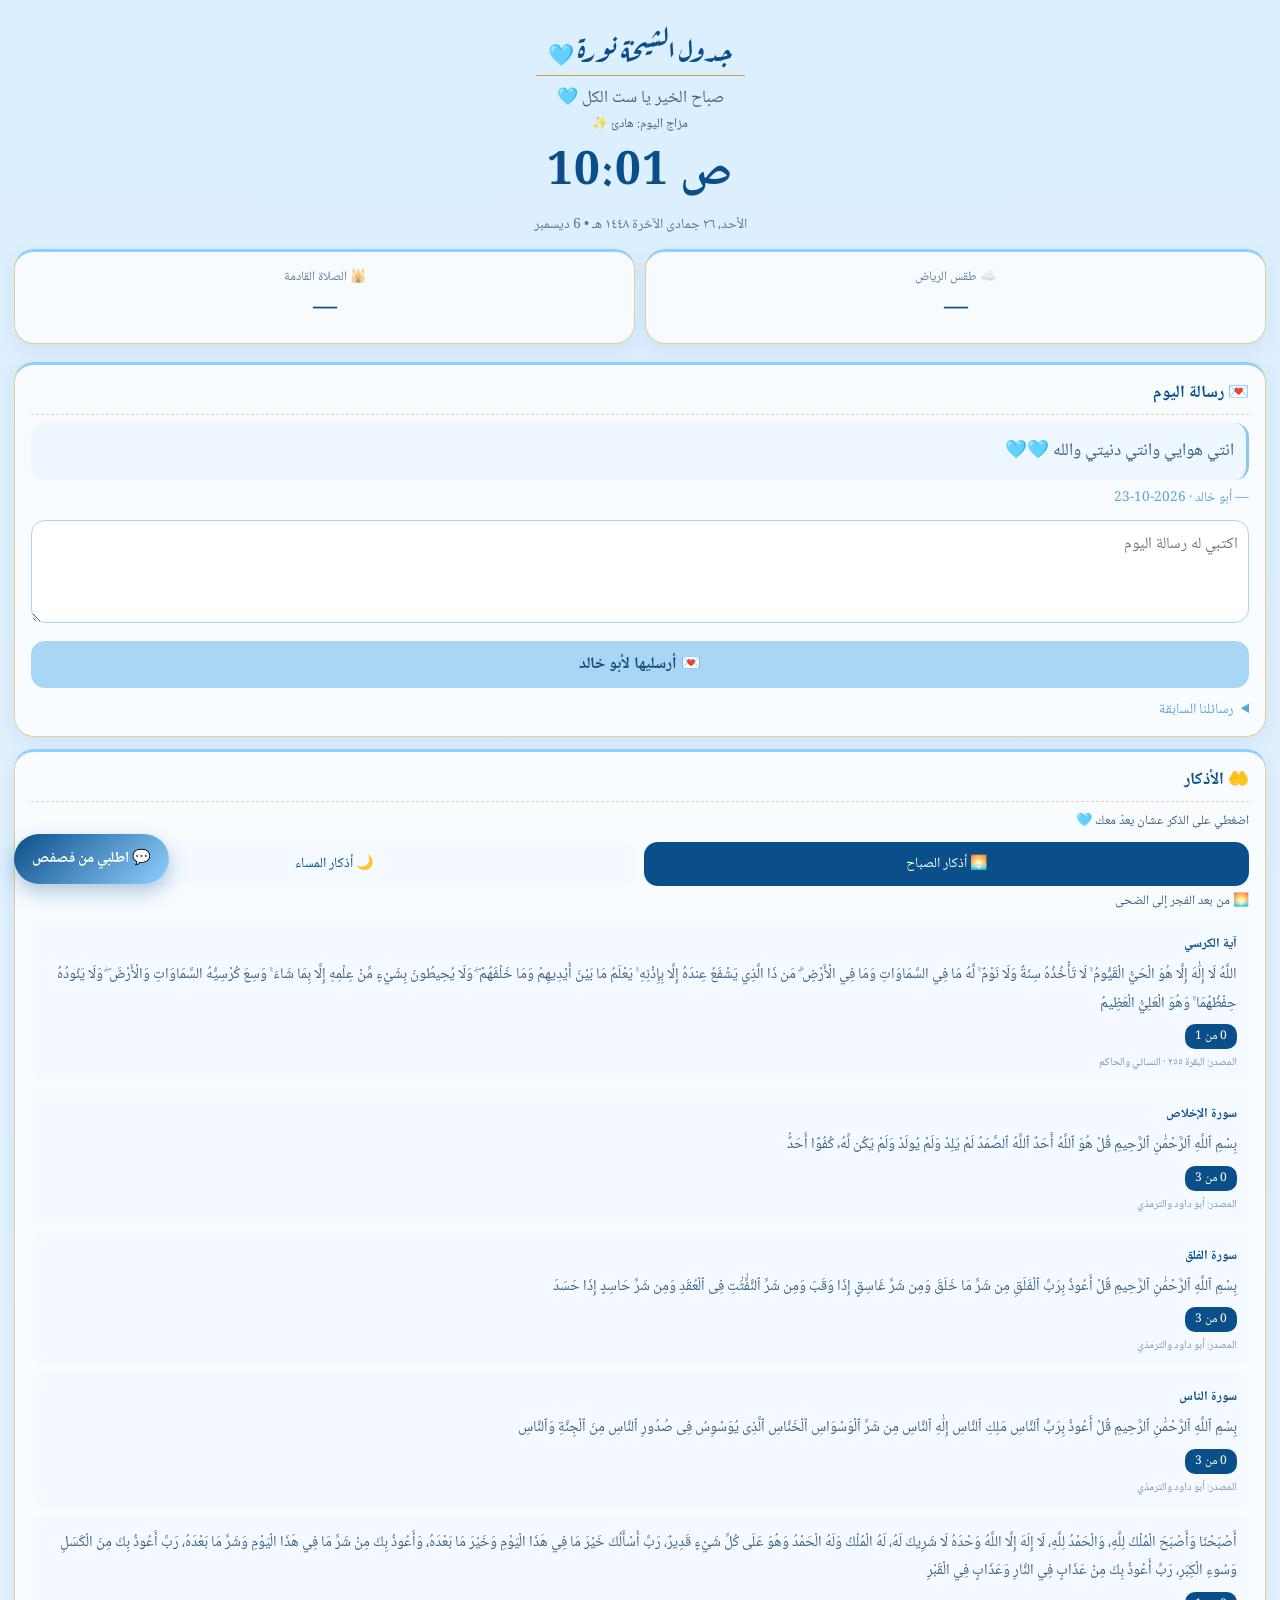
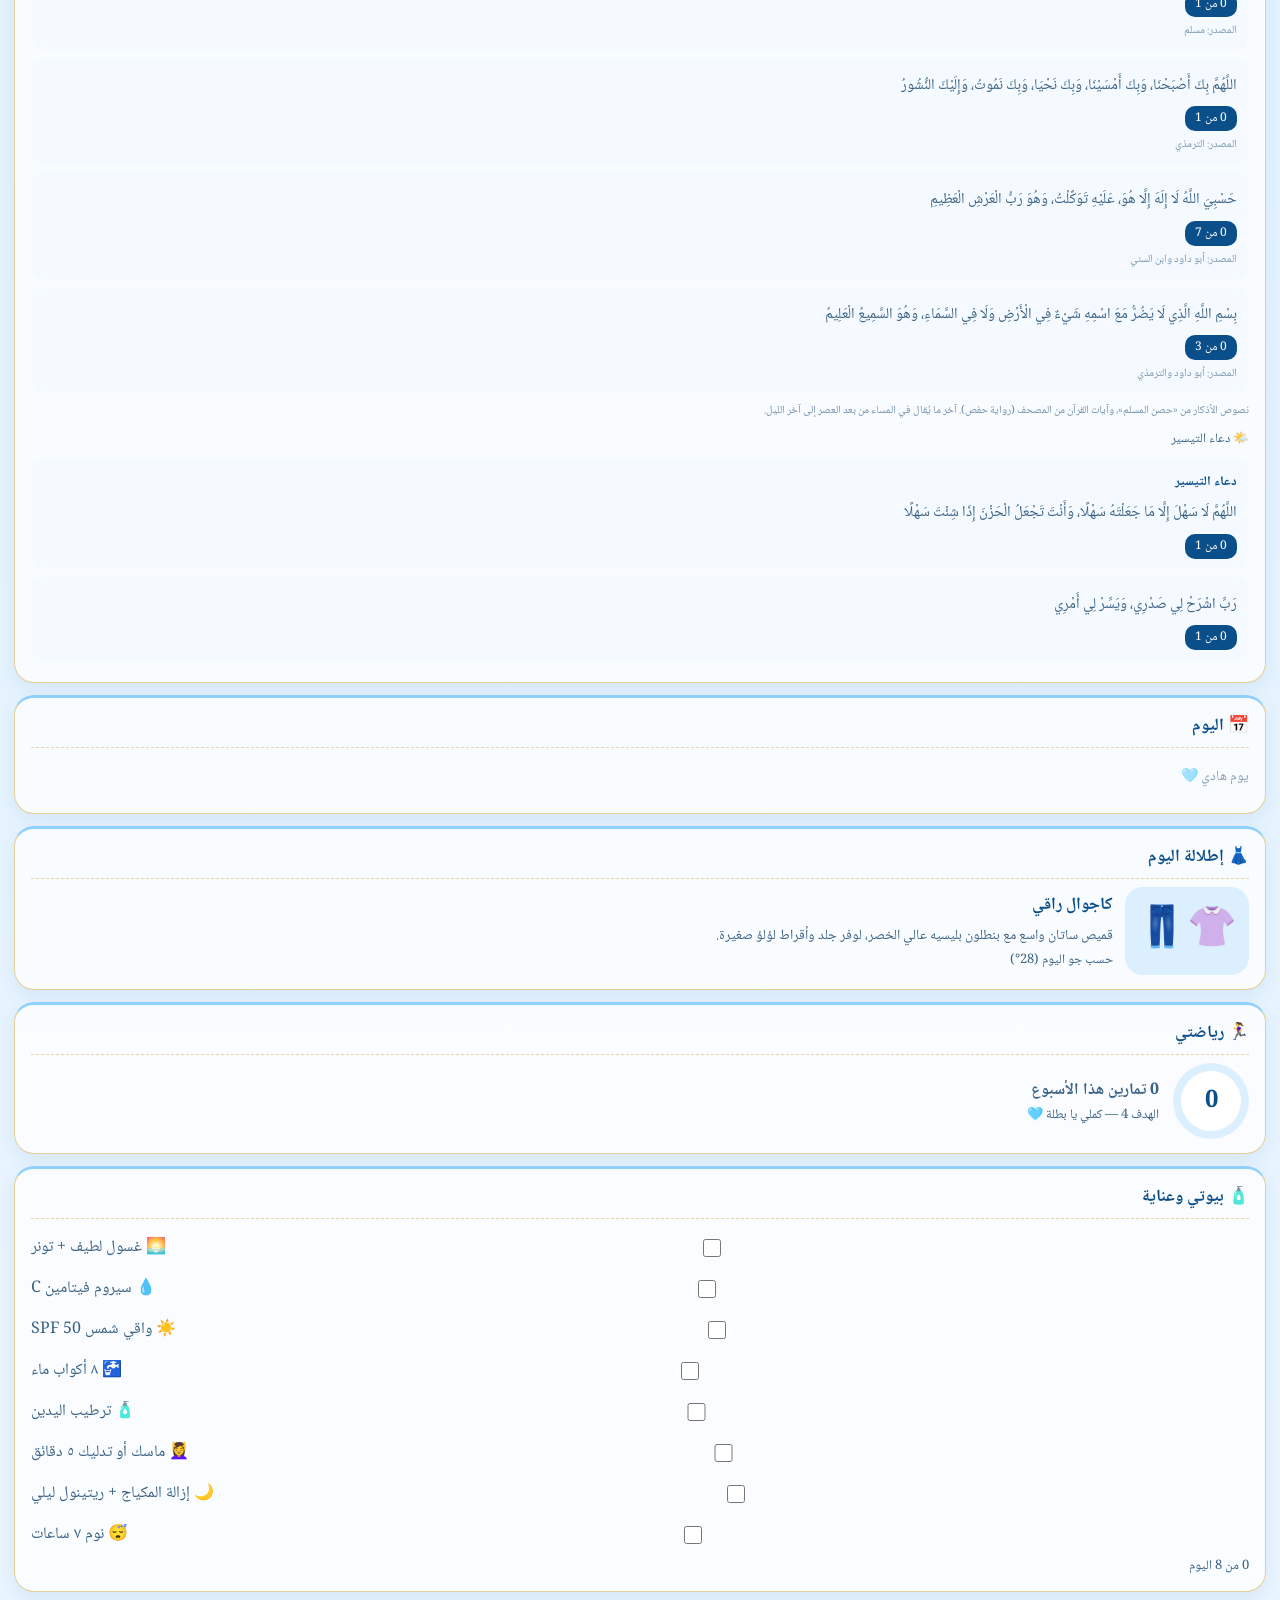
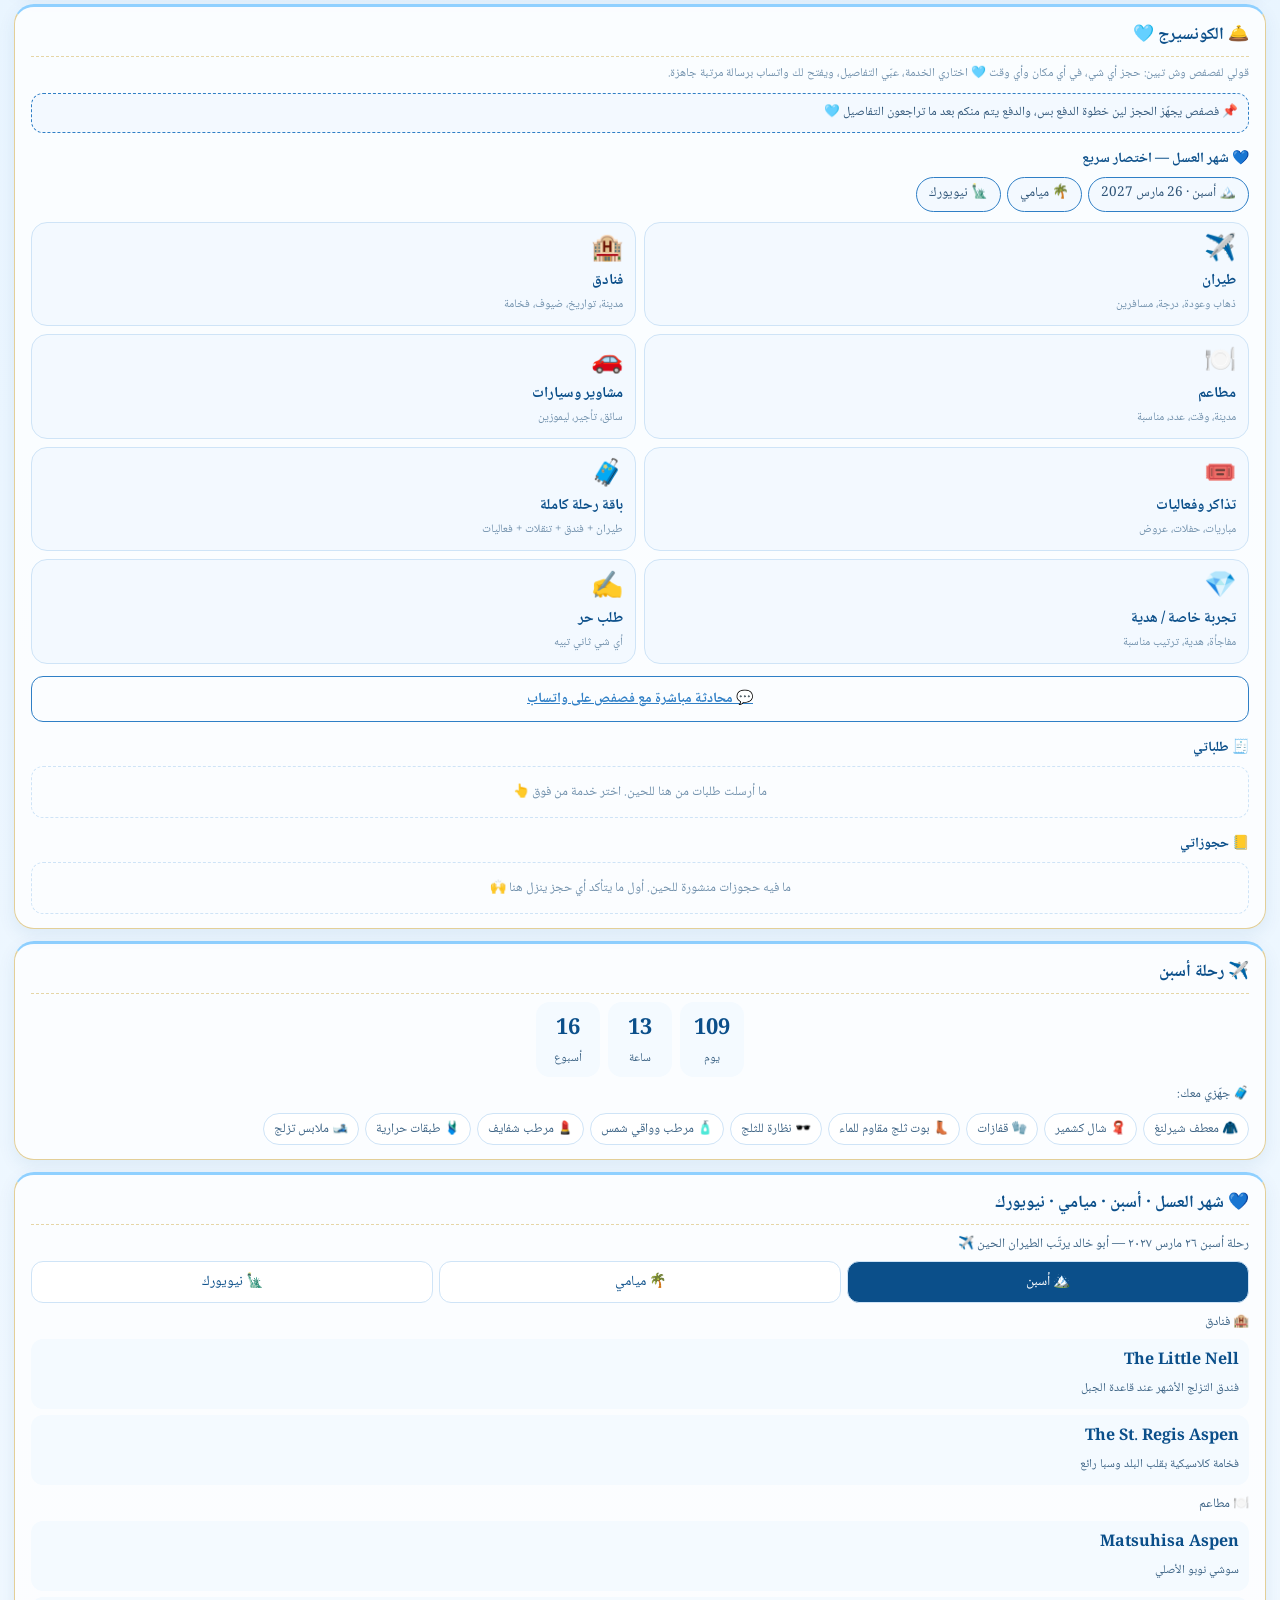
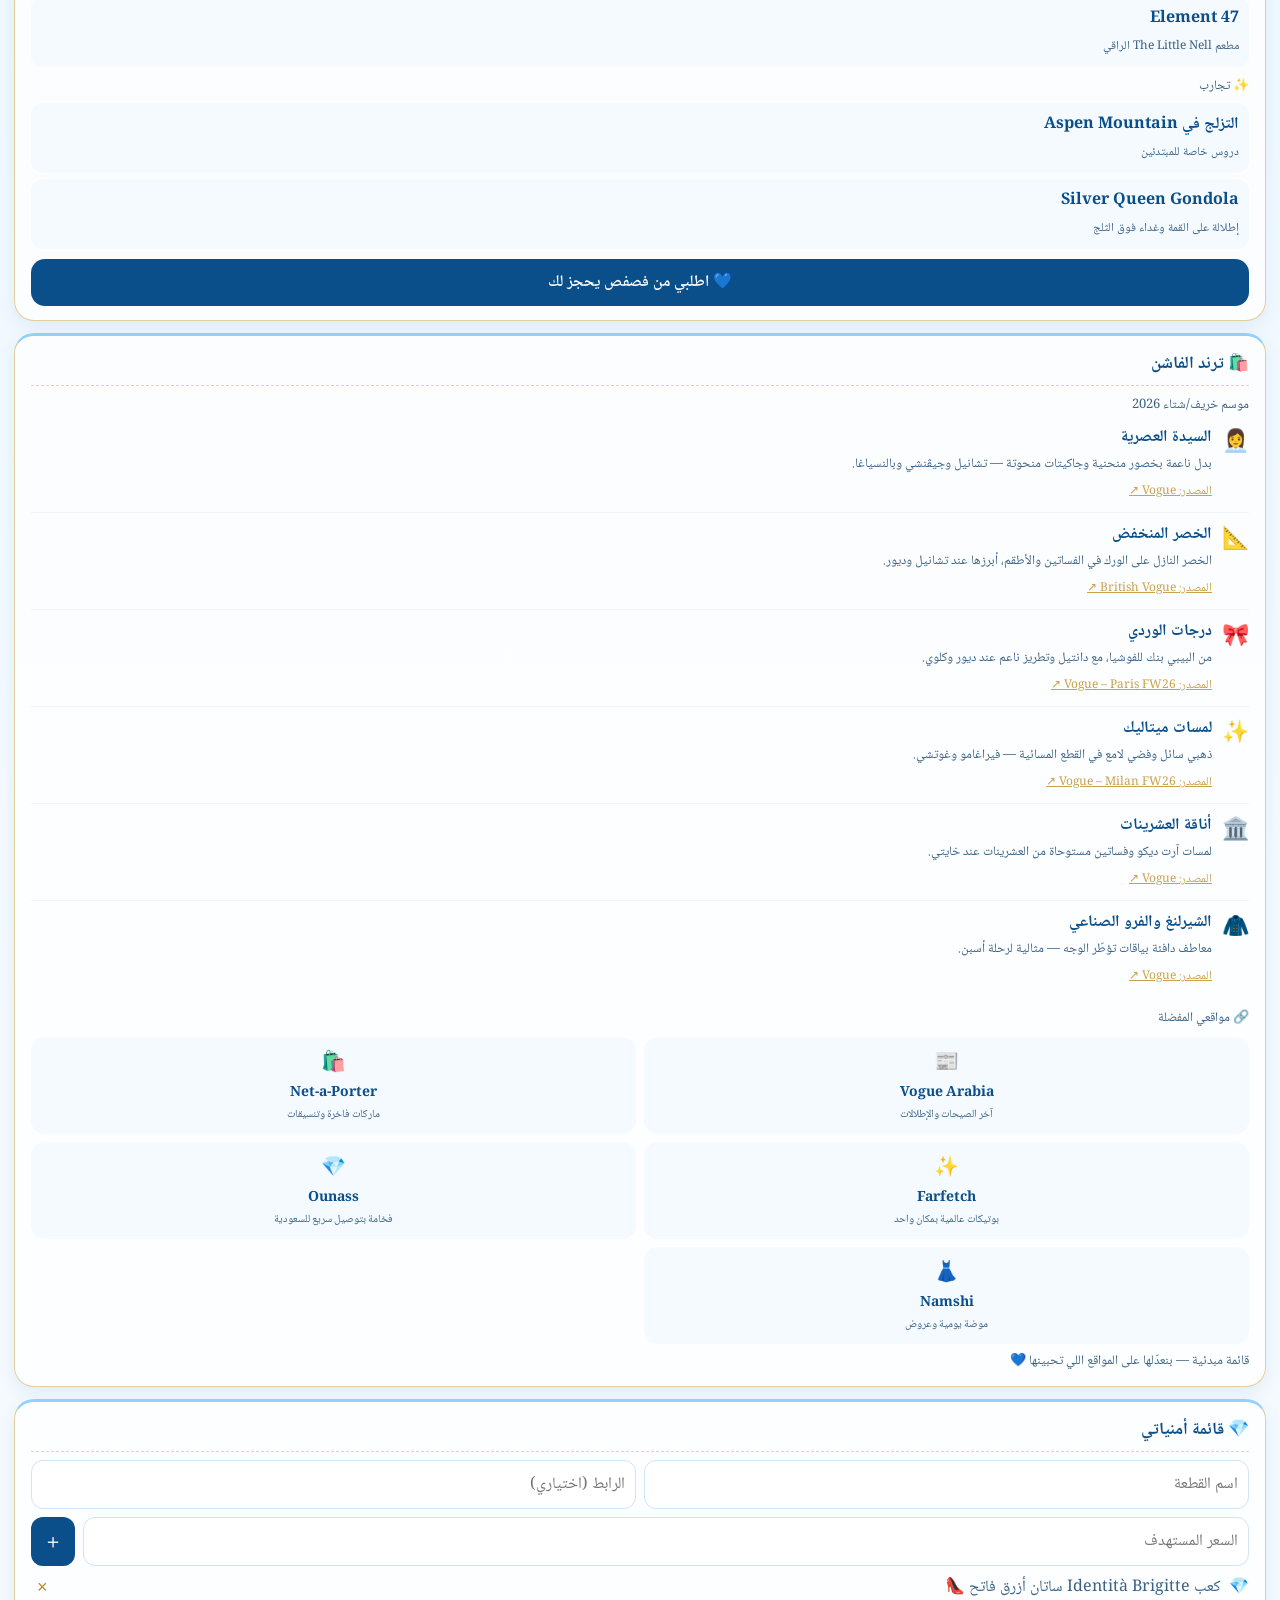
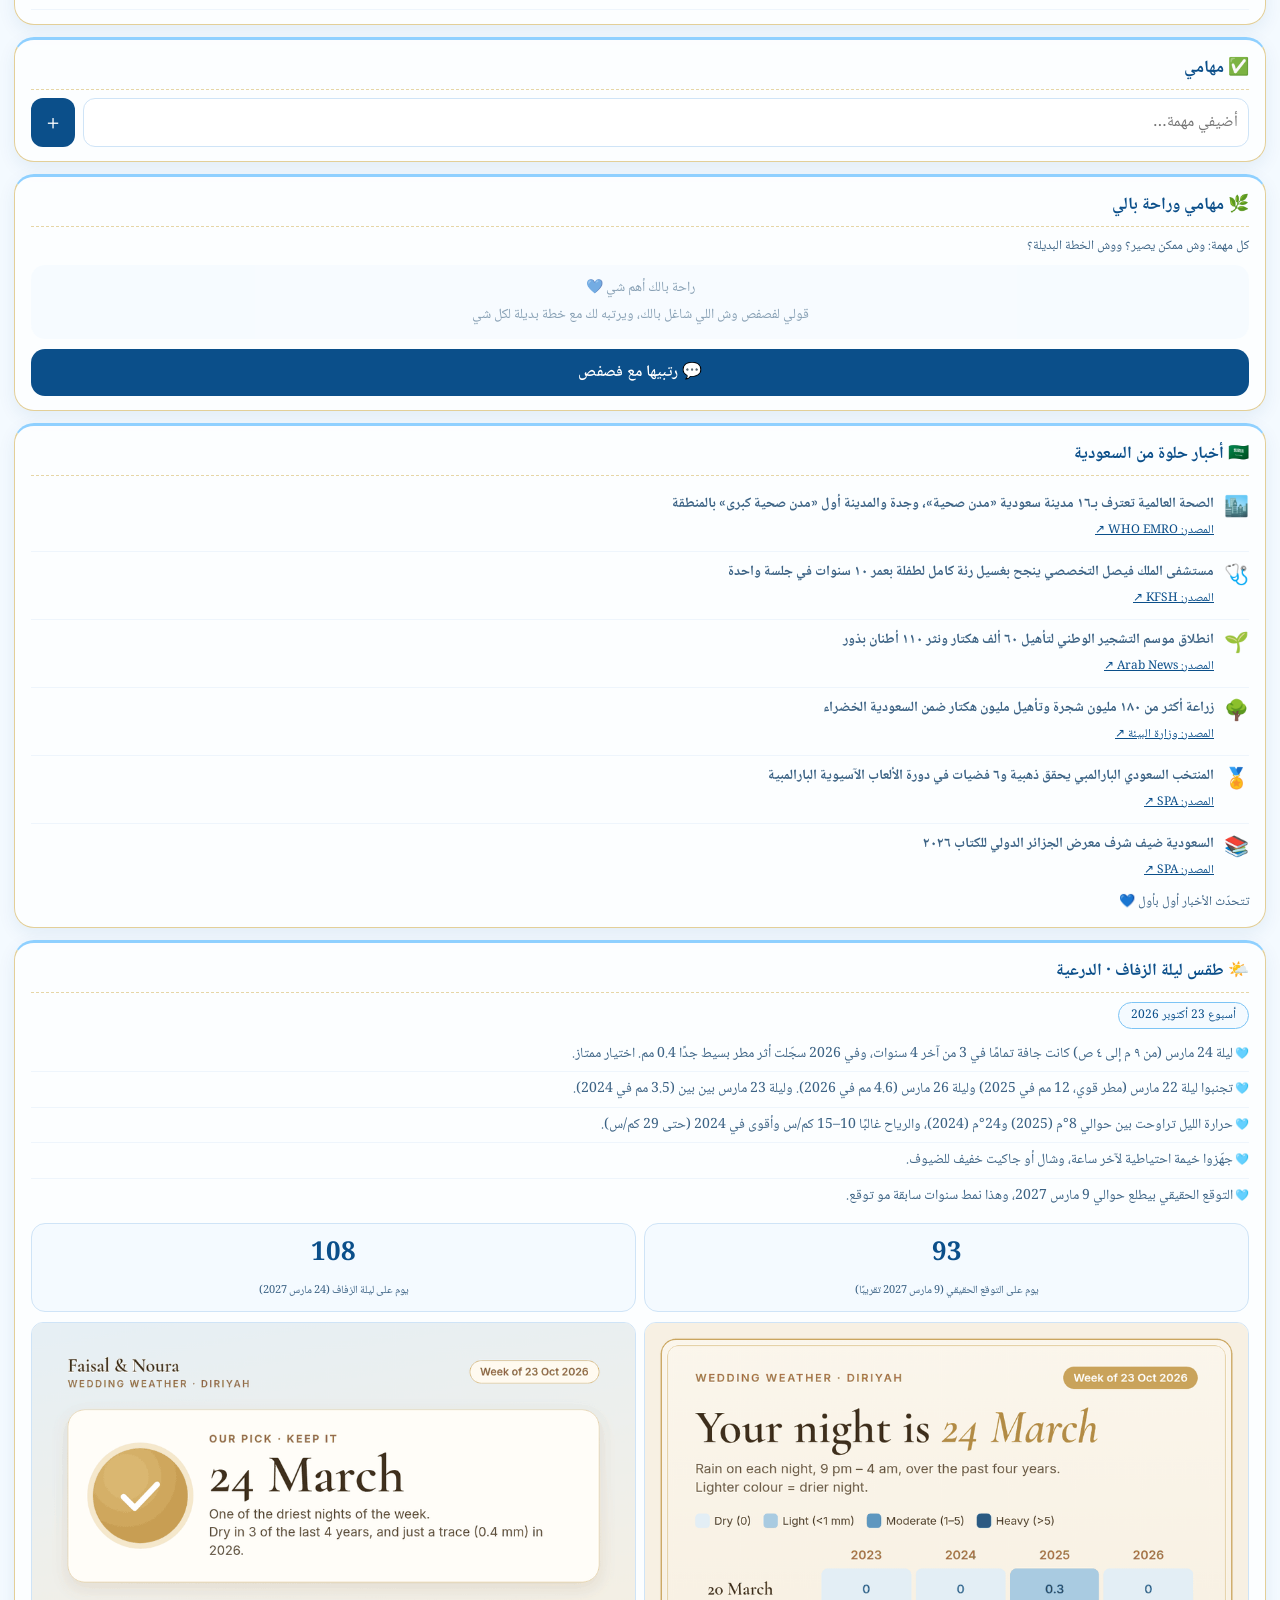
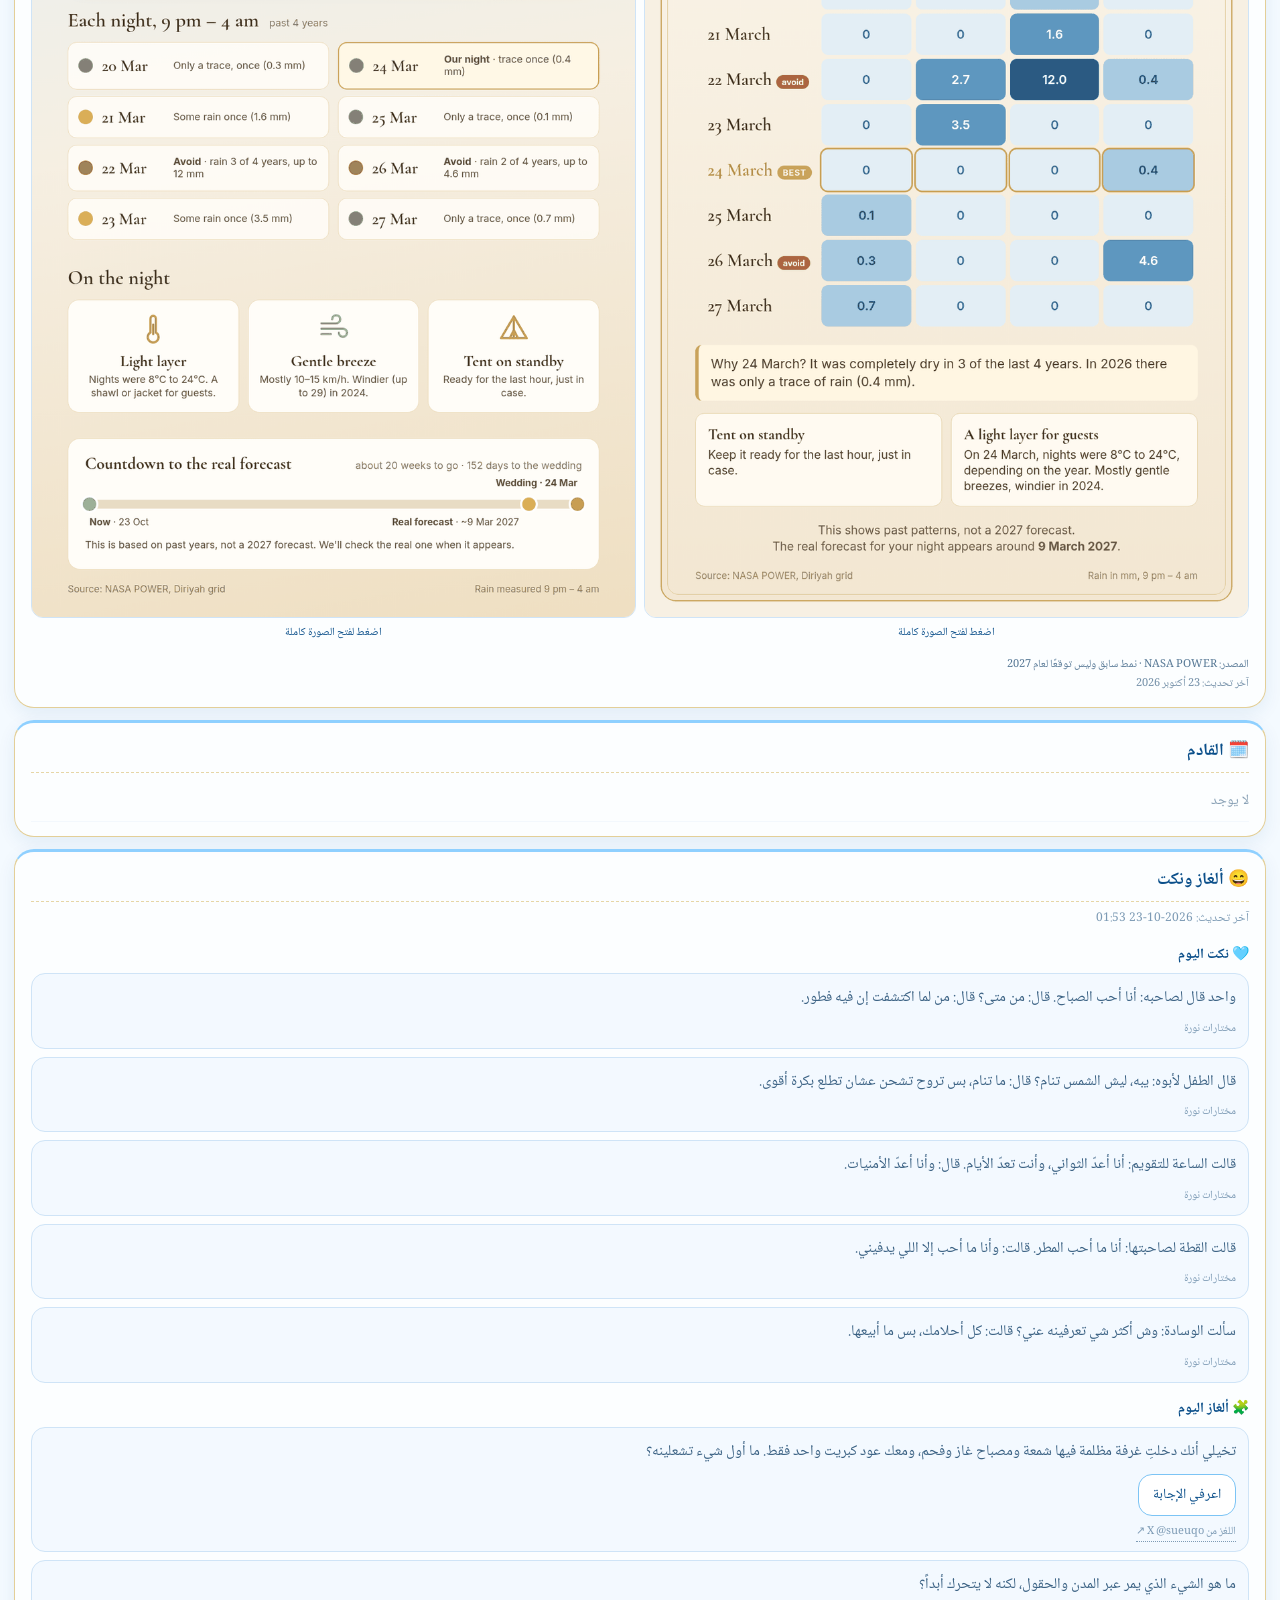
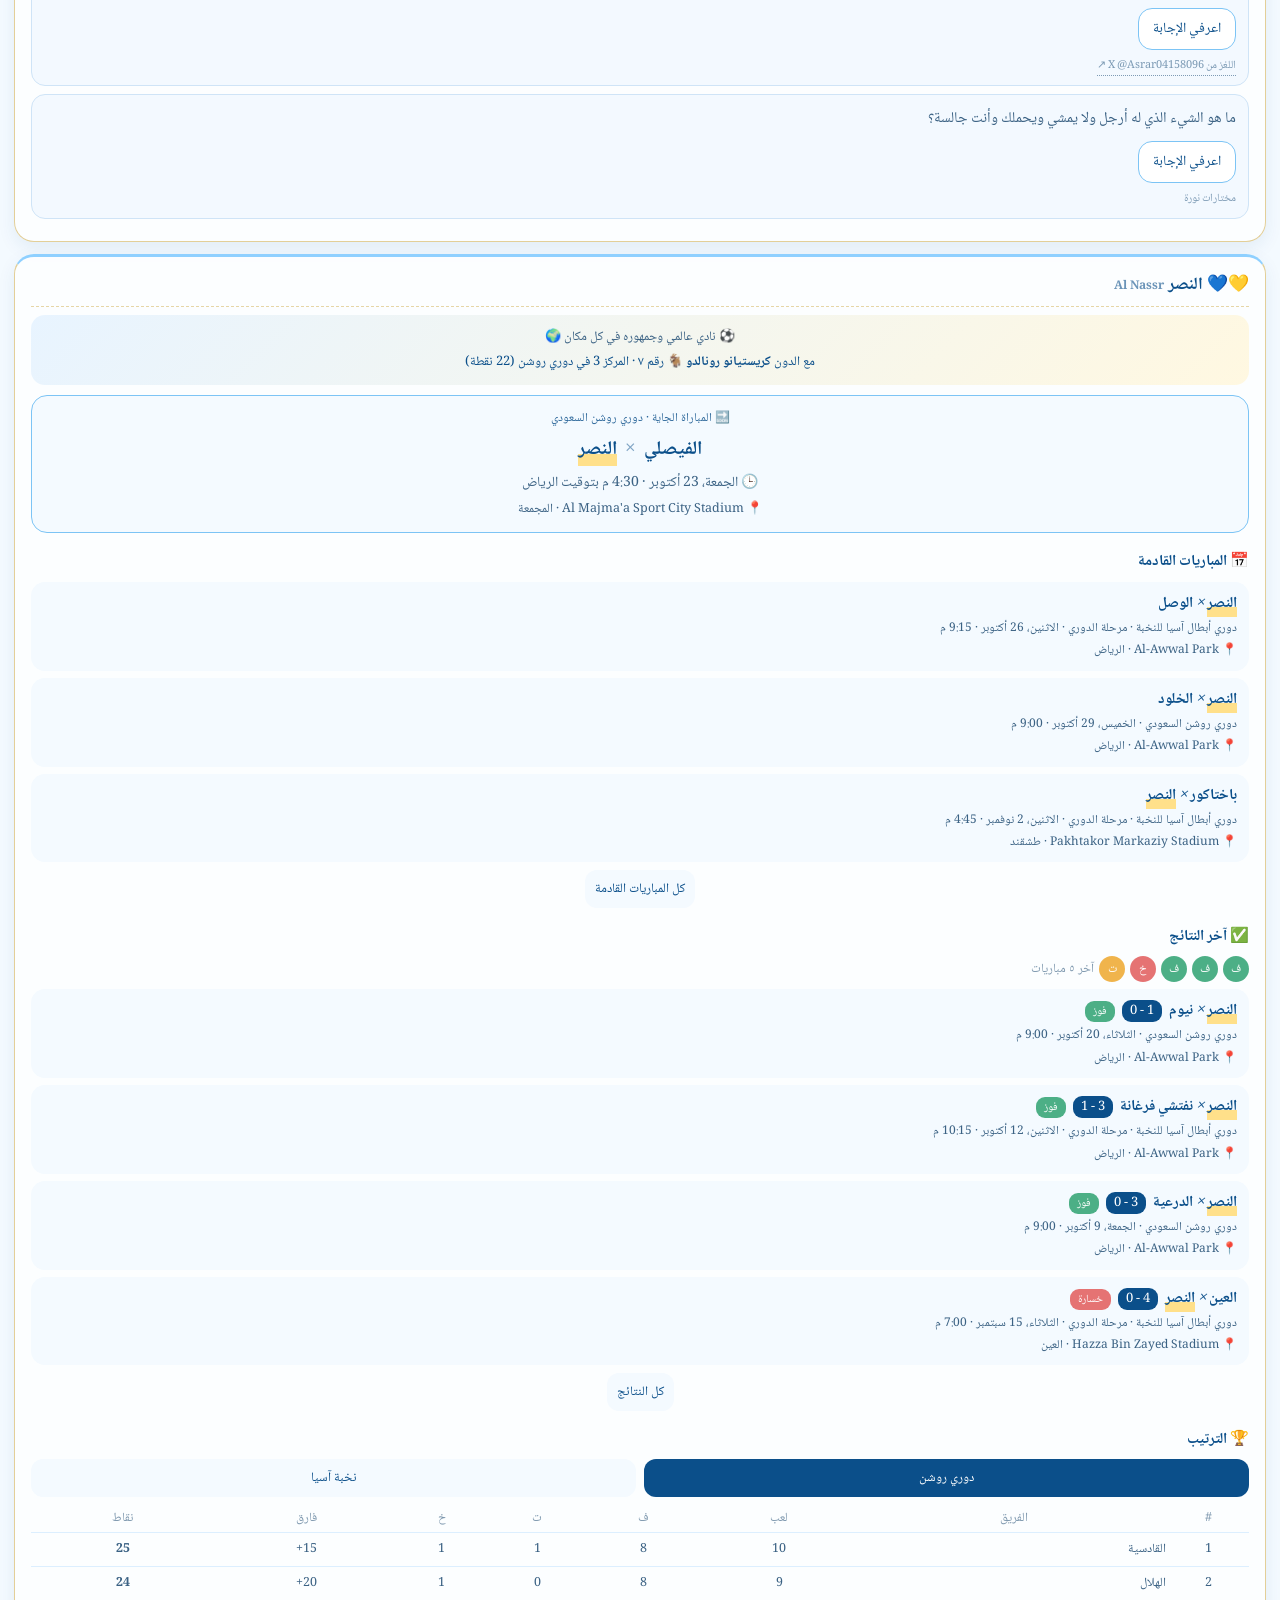
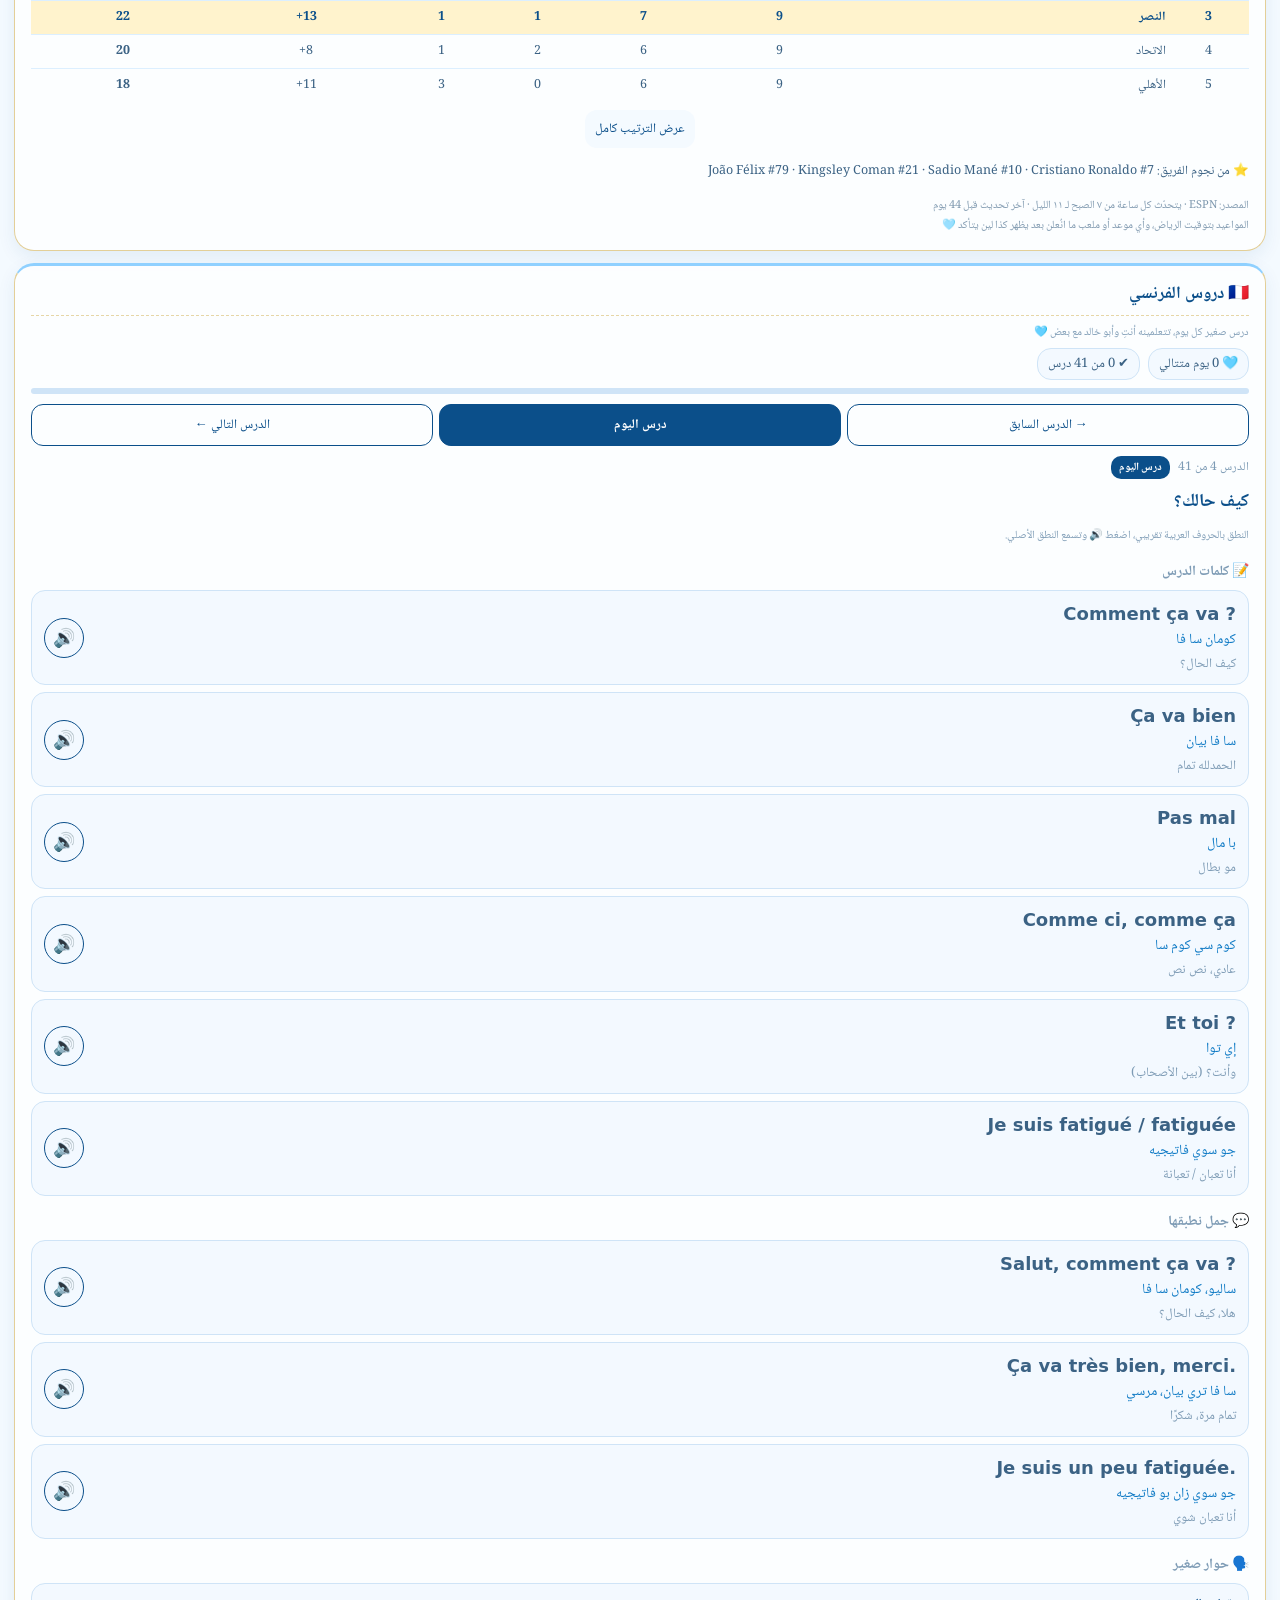
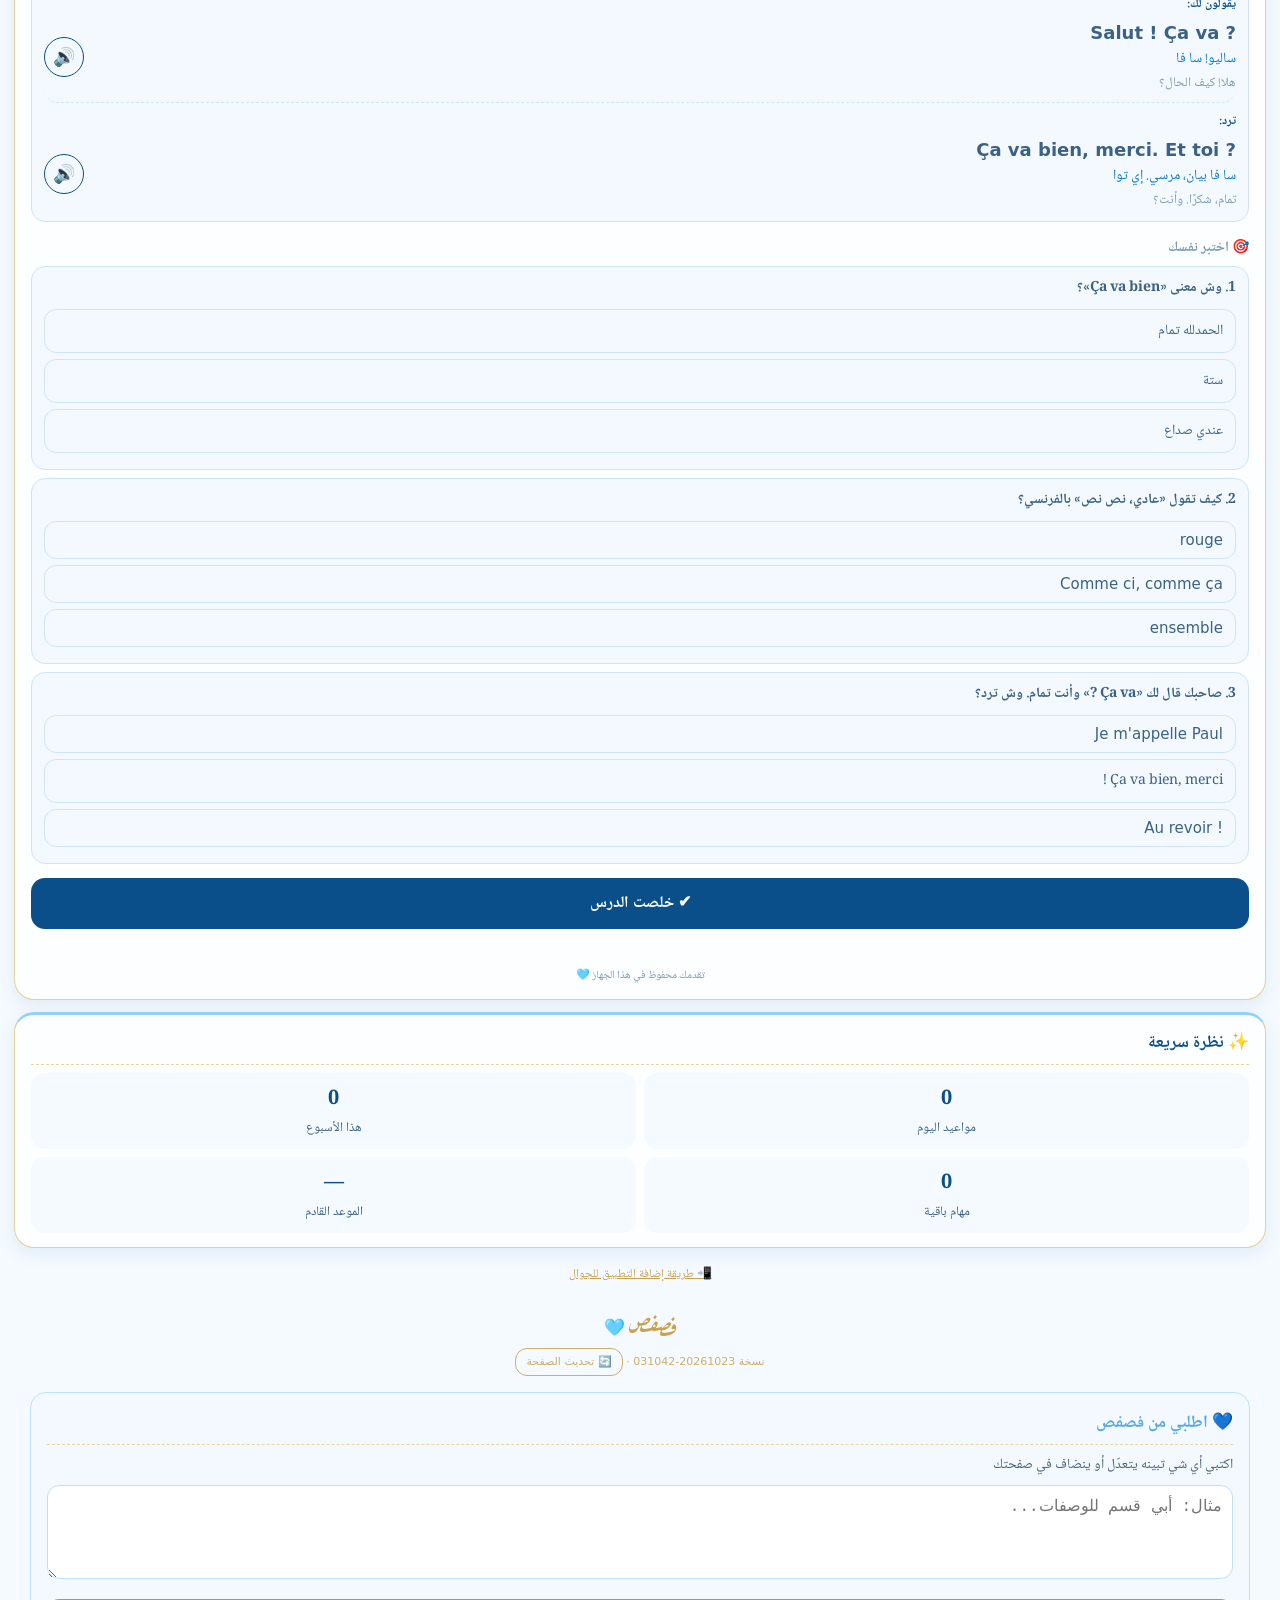
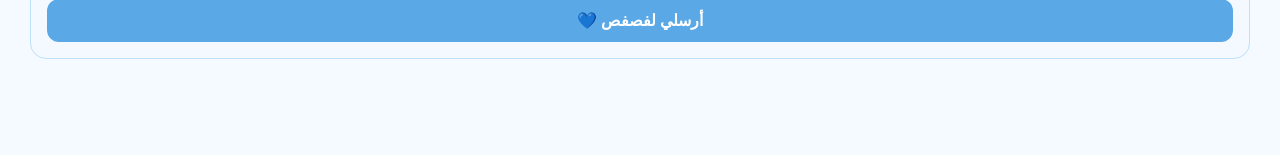
==== commit bcd35f6e: "feat: 🛎️ concierge section" ====
--- a/index.html
+++ b/index.html
@@ -6,7 +6,7 @@
 <meta name="apple-mobile-web-app-status-bar-style" content="default"><meta name="apple-mobile-web-app-title" content="الشيخة نورة">
 <link rel="preconnect" href="https://fonts.googleapis.com"><link href="https://fonts.googleapis.com/css2?family=Aref+Ruqaa:wght@700&family=Noto+Naskh+Arabic:wght@400;600;700&display=swap" rel="stylesheet">
 <link rel="stylesheet" href="style.css"><link rel="stylesheet" href="french.css"><link rel="stylesheet" href="nassr.css"><script>
-window.APP_VERSION='20261023-030813';
+window.APP_VERSION='20261023-031042';
 (function(){
 var V=window.APP_VERSION,ss=window.sessionStorage,sw=navigator.serviceWorker;
 function reset(){var p=[];
@@ -30,7 +30,7 @@
  if(v)v.textContent='نسخة '+V;if(b)b.onclick=function(){b.textContent='⏳ ...';window.hardRefresh();};});
 })();
 </script>
-</head><body>
+<!--CG:CSS--><link rel="stylesheet" href="concierge.css"><!--/CG:CSS--></head><body>
 <header class="hero">
  <div class="title">جدول الشيخة نورة <span class="heart">🩵</span></div>
  <div id="greet" class="greet"></div>
@@ -46,7 +46,7 @@
 <section class="card"><h2>👗 إطلالة اليوم</h2><div id="outfit" class="outfit"></div></section>
 <section class="card"><h2>🏃‍♀️ رياضتي</h2><div id="workout" class="workout"></div></section>
 <section class="card"><h2>🧴 بيوتي وعناية</h2><ul id="beauty" class="tasks"></ul><div class="sub" id="beautyP"></div></section>
-<section class="card trip"><h2>✈️ رحلة أسبن</h2><div id="trip"></div></section>
+<!--CG:SEC--><section class="card" id="concierge"><h2>🛎️ الكونسيرج</h2><div class="na">…</div></section><!--/CG:SEC--><section class="card trip"><h2>✈️ رحلة أسبن</h2><div id="trip"></div></section>
 <section class="card trip" id="honeymoon"><h2>💙 شهر العسل · أسبن · ميامي · نيويورك</h2><div class="sub" id="hmNote"></div><div class="tabs" id="hmTabs"></div><div id="hmBody"></div></section>
 <section class="card"><h2>🛍️ ترند الفاشن</h2><div class="sub" id="fWeek"></div><ul id="fashion" class="fash"></ul><div class="sub" style="margin-top:10px">🔗 مواقعي المفضلة</div><div id="fsites" class="sites"></div><div class="sub" id="fsNote" style="margin-top:6px"></div></section>
 <section class="card"><h2>💎 قائمة أمنياتي</h2><form id="wishForm" class="wf"><input id="wName" placeholder="اسم القطعة" required><input id="wLink" placeholder="الرابط (اختياري)" type="url"><input id="wPrice" placeholder="السعر المستهدف" inputmode="decimal"><button>＋</button></form><ul id="wish" class="wish"></ul></section>
@@ -71,4 +71,4 @@
 <script>document.getElementById('askBtn').onclick=function(){var t=document.getElementById('askText').value.trim();if(!t)return;location.href='https://wa.me/966590900178?text='+encodeURIComponent('طلب من ست الكل لصفحتها: '+t);};</script>
 <script src="fun.js"></script><script src="weather.js"></script>
 <script src="note.js"></script><script>window.FR_CFG={theme:'n',intro:'درس صغير كل يوم، تتعلمينه أنتِ وأبو خالد مع بعض 🩵',finish:'🩵 أحسنتِ! خلصتي درس اليوم',foot:'تقدمك محفوظ في هذا الجهاز 🩵'};</script><script src="nassr.js"></script>
-<script src="french.js"></script></body></html>
+<script src="french.js"></script><!--CG:JS--><script>window.CG_CFG={"theme": "n", "bot": "فصفص", "wa": "966590900178", "prefix": "طلب لفصفص (صفحة ست الكل): ", "title": "🛎️ الكونسيرج 🩵", "intro": "قولي لفصفص وش تبين: حجز أي شي، في أي مكان وأي وقت 🩵 اختاري الخدمة، عبّي التفاصيل، ويفتح لك واتساب برسالة مرتبة جاهزة.", "rule": "فصفص يجهّز الحجز لين خطوة الدفع بس، والدفع يتم منكم بعد ما تراجعون التفاصيل 🩵", "payNote": "جهّزه لين خطوة الدفع فقط، والدفع يتم منّا بعد المراجعة 🩵", "send": "أرسلي لفصفص 🩵", "me": "NORAH SULAIMAN A AL THUNAYYAN", "pax": [{"n": "NORAH SULAIMAN A AL THUNAYYAN", "l": "نورة"}, {"n": "FAISAL MOHAMMED F ALMOAMMAR", "l": "أبو خالد"}]};</script><script src="concierge.js"></script><!--/CG:JS--></body></html>
--- a/concierge.css
+++ b/concierge.css
@@ -0,0 +1,77 @@
+/* «🛎️ الكونسيرج» — shared styles. Theme by class cg-f (Faisal: navy+gold) / cg-n (Nora: baby blue 🩵) */
+#concierge{--a:#d4af37;--on:#0a1628;--bg2:#0d1a30;--ln:#1f3358;--tx:#e8ecf3;--mt:#8fa0bd;--ok:#3ecf8e;--wn:#f0b429;--no:#ff6b6b;--ti:#d4af37;--inp:#0a1426;position:relative;color-scheme:dark}
+#concierge.cgt-n{--a:#2f7fc6;--on:#fff;--bg2:#f3f9ff;--ln:#cfe4f7;--tx:#2f5578;--mt:#6f8fab;--ok:#2e9e6b;--wn:#c98a1a;--no:#d9534f;--ti:#0b4f8a;--inp:#fff;color-scheme:light}
+#concierge h2{margin-bottom:6px}
+#concierge .cg-hint{font-size:12px;color:var(--mt);line-height:1.8;margin:2px 0 8px}
+#concierge .cg-rule{font-size:12.5px;line-height:1.8;color:var(--tx);background:var(--bg2);border:1px dashed var(--a);border-radius:12px;padding:8px 10px;margin:6px 0 10px}
+#concierge .cg-sec{font-size:14px;font-weight:800;color:var(--ti);margin:14px 0 6px}
+#concierge.cgt-n .cg-sec{color:var(--ti)}
+#concierge .cg-cats{display:grid;grid-template-columns:1fr 1fr;gap:8px;margin-top:10px}
+#concierge .cg-cat{display:flex;flex-direction:column;align-items:flex-start;gap:2px;text-align:right;padding:12px;border-radius:16px;border:1px solid var(--ln);background:var(--bg2);color:var(--tx);font-family:inherit;cursor:pointer;min-height:92px;-webkit-tap-highlight-color:transparent}
+#concierge .cg-cat:active{transform:scale(.97);border-color:var(--a)}
+#concierge .cg-cat .cg-ci{font-size:26px;line-height:1.2}
+#concierge .cg-cat b{font-size:15px;color:var(--ti)}
+#concierge .cg-cat small{font-size:11.5px;color:var(--mt);line-height:1.5}
+#concierge .cg-cat:last-child:nth-child(odd){grid-column:1/-1}
+#concierge .cg-chips{display:flex;flex-wrap:wrap;gap:6px}
+#concierge .cg-chip{font-family:inherit;font-size:13.5px;padding:7px 12px;border-radius:999px;border:1px solid var(--ln);background:var(--bg2);color:var(--tx);cursor:pointer;line-height:1.4;-webkit-tap-highlight-color:transparent}
+#concierge .cg-chip.on{background:var(--a);border-color:var(--a);color:var(--on);font-weight:700}
+#concierge .cg-chip small{display:block;direction:ltr;font-size:9.5px;opacity:.8;font-family:-apple-system,system-ui,sans-serif;font-weight:400}
+#concierge .cg-q{margin-top:6px}
+#concierge .cg-q .cg-chip{font-size:12px;padding:4px 10px;border-style:dashed}
+#concierge .cg-hm{margin-top:4px}
+#concierge .cg-hmc{border-color:var(--a)}
+#concierge .cg-direct{display:block;text-align:center;margin-top:12px;padding:10px;border-radius:12px;border:1px solid var(--a);color:var(--a);font-weight:700;font-size:14px}
+#concierge.cgt-n .cg-direct{color:var(--a)}
+#concierge .cg-back{background:none;border:0;color:var(--a);font-family:inherit;font-size:14px;padding:4px 0;cursor:pointer}
+#concierge .cg-ft{font-size:20px;font-weight:800;color:var(--ti);margin:4px 0 0}
+#concierge .cg-ref{font-size:11px;color:var(--mt);direction:ltr;text-align:right;margin-bottom:6px}
+#concierge .cg-f{margin:0 0 12px;padding:0;border-radius:12px}
+#concierge .cg-f[hidden],#concierge [hidden]{display:none!important}
+#concierge .cg-f label{display:block;font-size:13px;font-weight:700;color:var(--tx);margin-bottom:5px}
+#concierge .cg-rq{color:var(--no)}
+#concierge .cg-in{display:block;width:100%;box-sizing:border-box;padding:11px 12px;border-radius:12px;border:1px solid var(--ln);background:var(--inp);color:var(--tx);font-family:inherit;font-size:16px;min-height:44px;-webkit-appearance:none;appearance:none}
+#concierge textarea.cg-in{resize:vertical;line-height:1.7}
+#concierge input[type=date].cg-in,#concierge input[type=time].cg-in{text-align:right}
+#concierge .cg-in:focus{outline:2px solid var(--a);outline-offset:0}
+#concierge .cg-f.bad .cg-in,#concierge .cg-f.bad .cg-chips{border-color:var(--no);box-shadow:0 0 0 1px var(--no)}
+#concierge .cg-f.bad label{color:var(--no)}
+#concierge .cg-num{display:inline-flex;align-items:center;gap:0;border:1px solid var(--ln);border-radius:12px;overflow:hidden;background:var(--bg2)}
+#concierge .cg-num b{min-width:50px;text-align:center;font-size:18px;color:var(--tx)}
+#concierge .cg-num button{width:46px;height:44px;border:0;background:var(--a);color:var(--on);font-size:22px;cursor:pointer;font-family:inherit}
+#concierge .cg-padd{display:flex;gap:6px;margin-top:8px}
+#concierge .cg-pin{flex:1;min-width:0;padding:9px 10px;border-radius:12px;border:1px dashed var(--ln);background:var(--inp);color:var(--tx);font-size:14px;font-family:-apple-system,system-ui,sans-serif}
+#concierge .cg-pxa{flex:none;padding:0 12px;border-radius:12px;border:1px solid var(--a);background:transparent;color:var(--a);font-family:inherit;font-size:13px;cursor:pointer}
+#concierge .cg-pw{display:inline-flex;align-items:center;gap:2px}
+#concierge .cg-pxx{border:0;background:none;color:var(--no);font-size:14px;padding:4px;cursor:pointer}
+#concierge .cg-err{background:rgba(217,83,79,.12);border:1px solid var(--no);color:var(--no);border-radius:12px;padding:9px 11px;font-size:13px;margin:6px 0;line-height:1.7}
+#concierge .cg-prev{margin:10px 0;border:1px solid var(--ln);border-radius:12px;background:var(--bg2)}
+#concierge .cg-prev summary{padding:10px 12px;font-size:13px;color:var(--ti);cursor:pointer}
+#concierge .cg-prev pre{margin:0;padding:4px 12px 12px;white-space:pre-wrap;word-break:break-word;font-family:inherit;font-size:13px;line-height:1.8;color:var(--tx);direction:rtl}
+#concierge .cg-act{display:flex;gap:8px;margin-top:8px}
+#concierge .cg-send{flex:1;padding:14px;border:0;border-radius:14px;background:var(--a);color:var(--on);font-weight:800;font-size:16px;font-family:inherit;cursor:pointer}
+#concierge.cgt-f .cg-send{background:linear-gradient(135deg,#e8c65a,#c9a227)}
+#concierge.cgt-n .cg-send{background:linear-gradient(135deg,#5aa9e6,#2f7fc6)}
+#concierge .cg-copy{flex:none;padding:0 14px;border-radius:14px;border:1px solid var(--a);background:transparent;color:var(--a);font-family:inherit;font-size:14px;cursor:pointer}
+#concierge .cg-empty{font-size:13px;color:var(--mt);text-align:center;padding:14px 8px;border:1px dashed var(--ln);border-radius:12px}
+#concierge .cg-h,#concierge .cg-b{background:var(--bg2);border:1px solid var(--ln);border-radius:14px;padding:10px 12px;margin-bottom:8px}
+#concierge .cg-b{display:flex;gap:10px;align-items:flex-start}
+#concierge .cg-b.past{opacity:.55}
+#concierge .cg-hh{display:flex;gap:10px;align-items:flex-start}
+#concierge .cg-hi{font-size:22px;flex:none}
+#concierge .cg-ht{flex:1;min-width:0}
+#concierge .cg-ht b{display:block;color:var(--tx);font-size:14px}
+#concierge .cg-ht small{display:block;font-size:12px;color:var(--mt);line-height:1.6;overflow-wrap:anywhere}
+#concierge .cg-ht .cg-hd{direction:ltr;text-align:right;font-size:11px}
+#concierge .cg-ht ul{margin:4px 0 0;padding:0 16px 0 0;font-size:12px;color:var(--tx)}
+#concierge .cg-ht a{font-size:12px;color:var(--a)}
+#concierge .cg-stc{flex:none;font-family:inherit;font-size:12px;border-radius:999px;padding:5px 10px;border:1px solid var(--a);background:transparent;color:var(--a);cursor:pointer;white-space:nowrap}
+#concierge .cg-stc.s-prog{border-color:var(--wn);color:var(--wn)}
+#concierge .cg-stc.s-done{border-color:var(--ok);color:var(--ok);background:rgba(62,207,142,.1)}
+#concierge span.cg-stc{cursor:default}
+#concierge .cg-ha{display:flex;gap:6px;margin-top:8px}
+#concierge .cg-ha button{flex:1;padding:7px 4px;border-radius:10px;border:1px solid var(--ln);background:transparent;color:var(--tx);font-family:inherit;font-size:12px;cursor:pointer}
+#concierge .cg-ha .cg-dl{flex:none;width:44px;color:var(--no)}
+#concierge .cg-toast{position:sticky;bottom:12px;margin:10px auto 0;max-width:92%;text-align:center;background:var(--a);color:var(--on);padding:10px 14px;border-radius:14px;font-size:13px;font-weight:700;box-shadow:0 6px 18px rgba(0,0,0,.25)}
+body.cg-formopen .fab{display:none!important}
+#concierge .cg-num{direction:ltr}
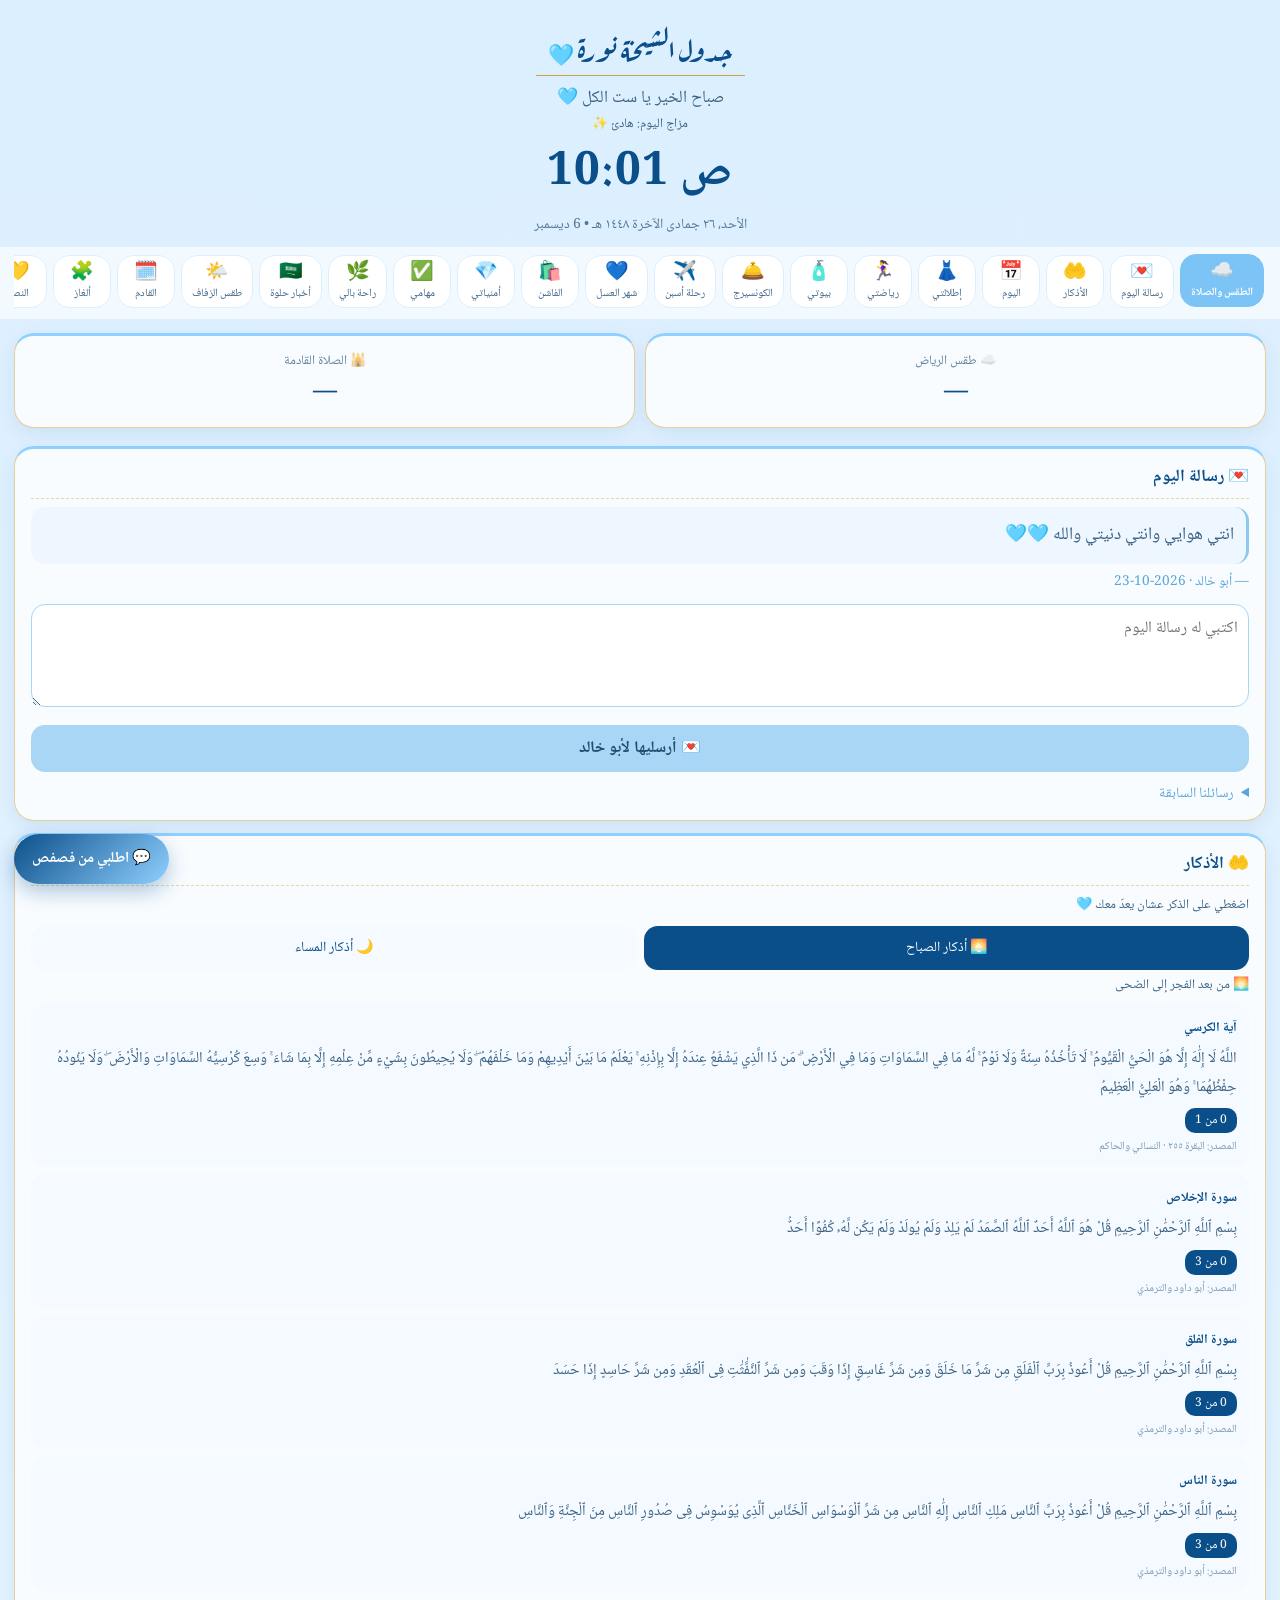
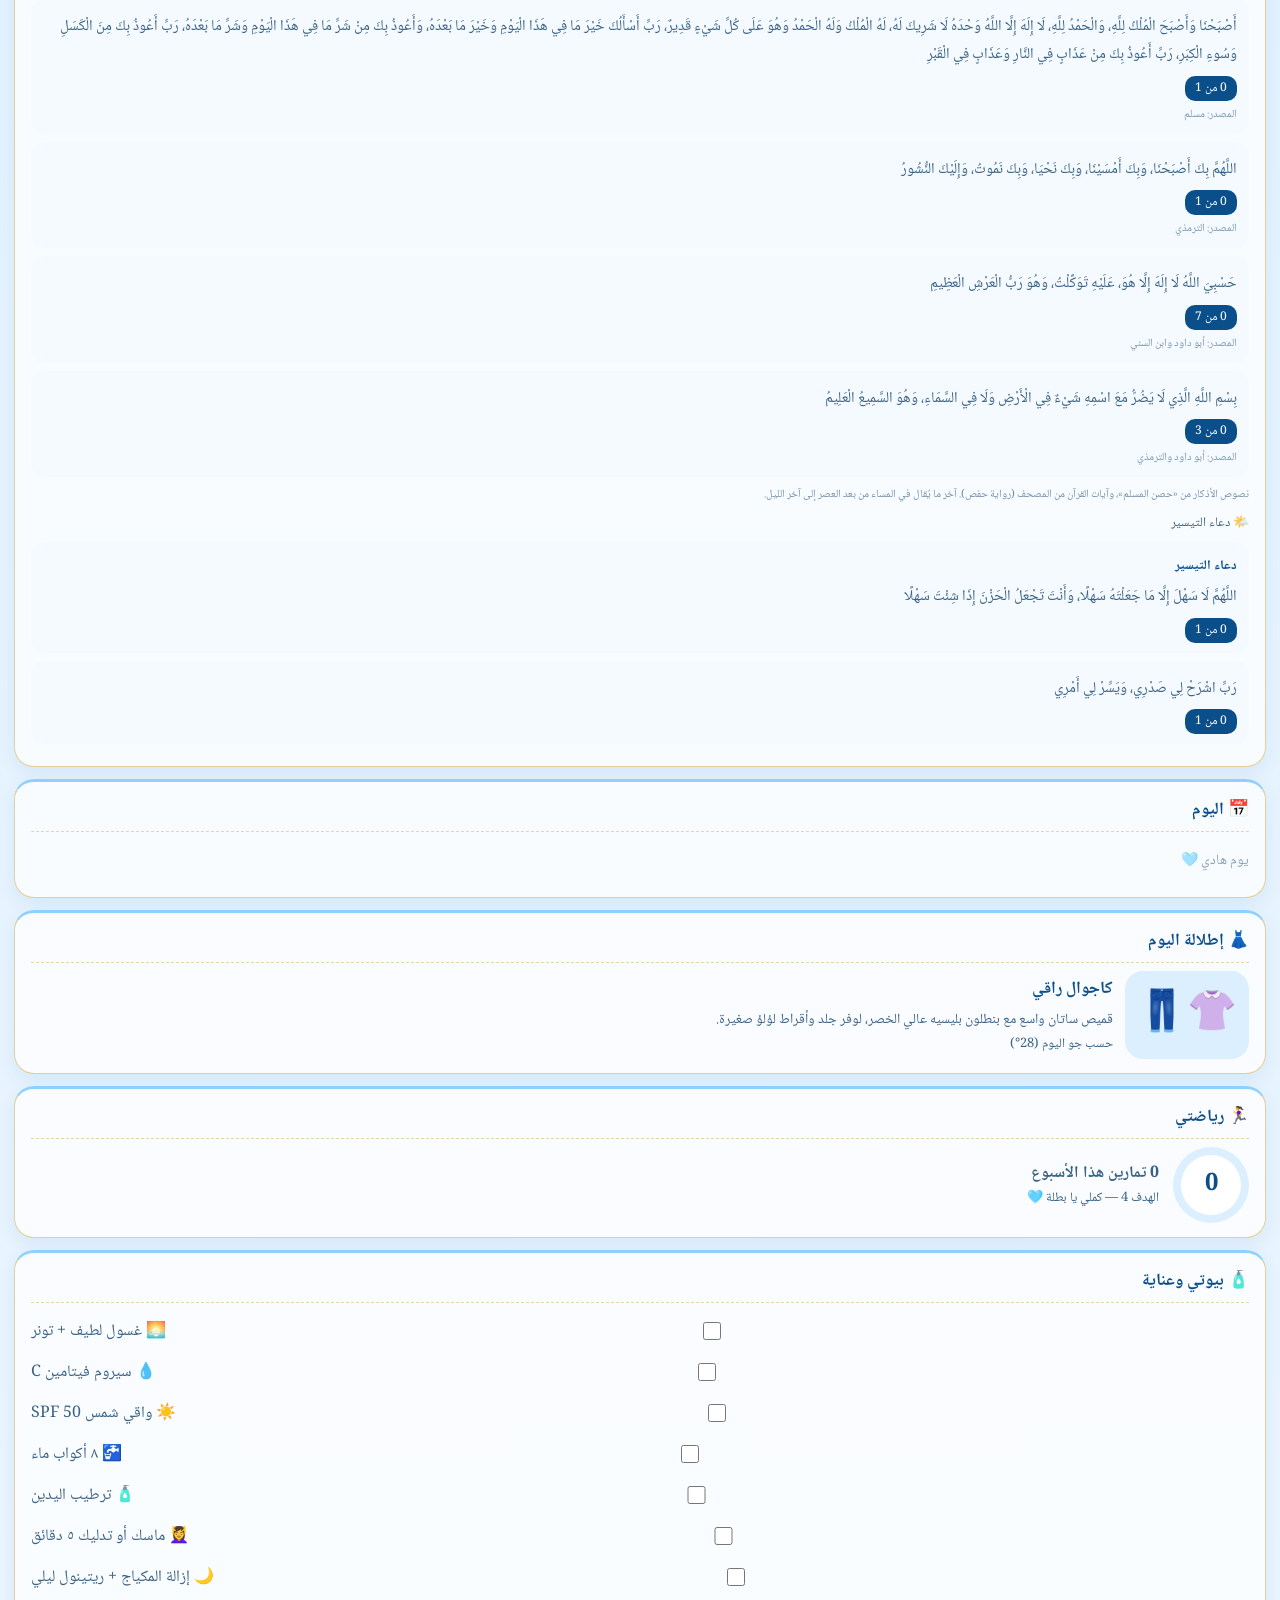
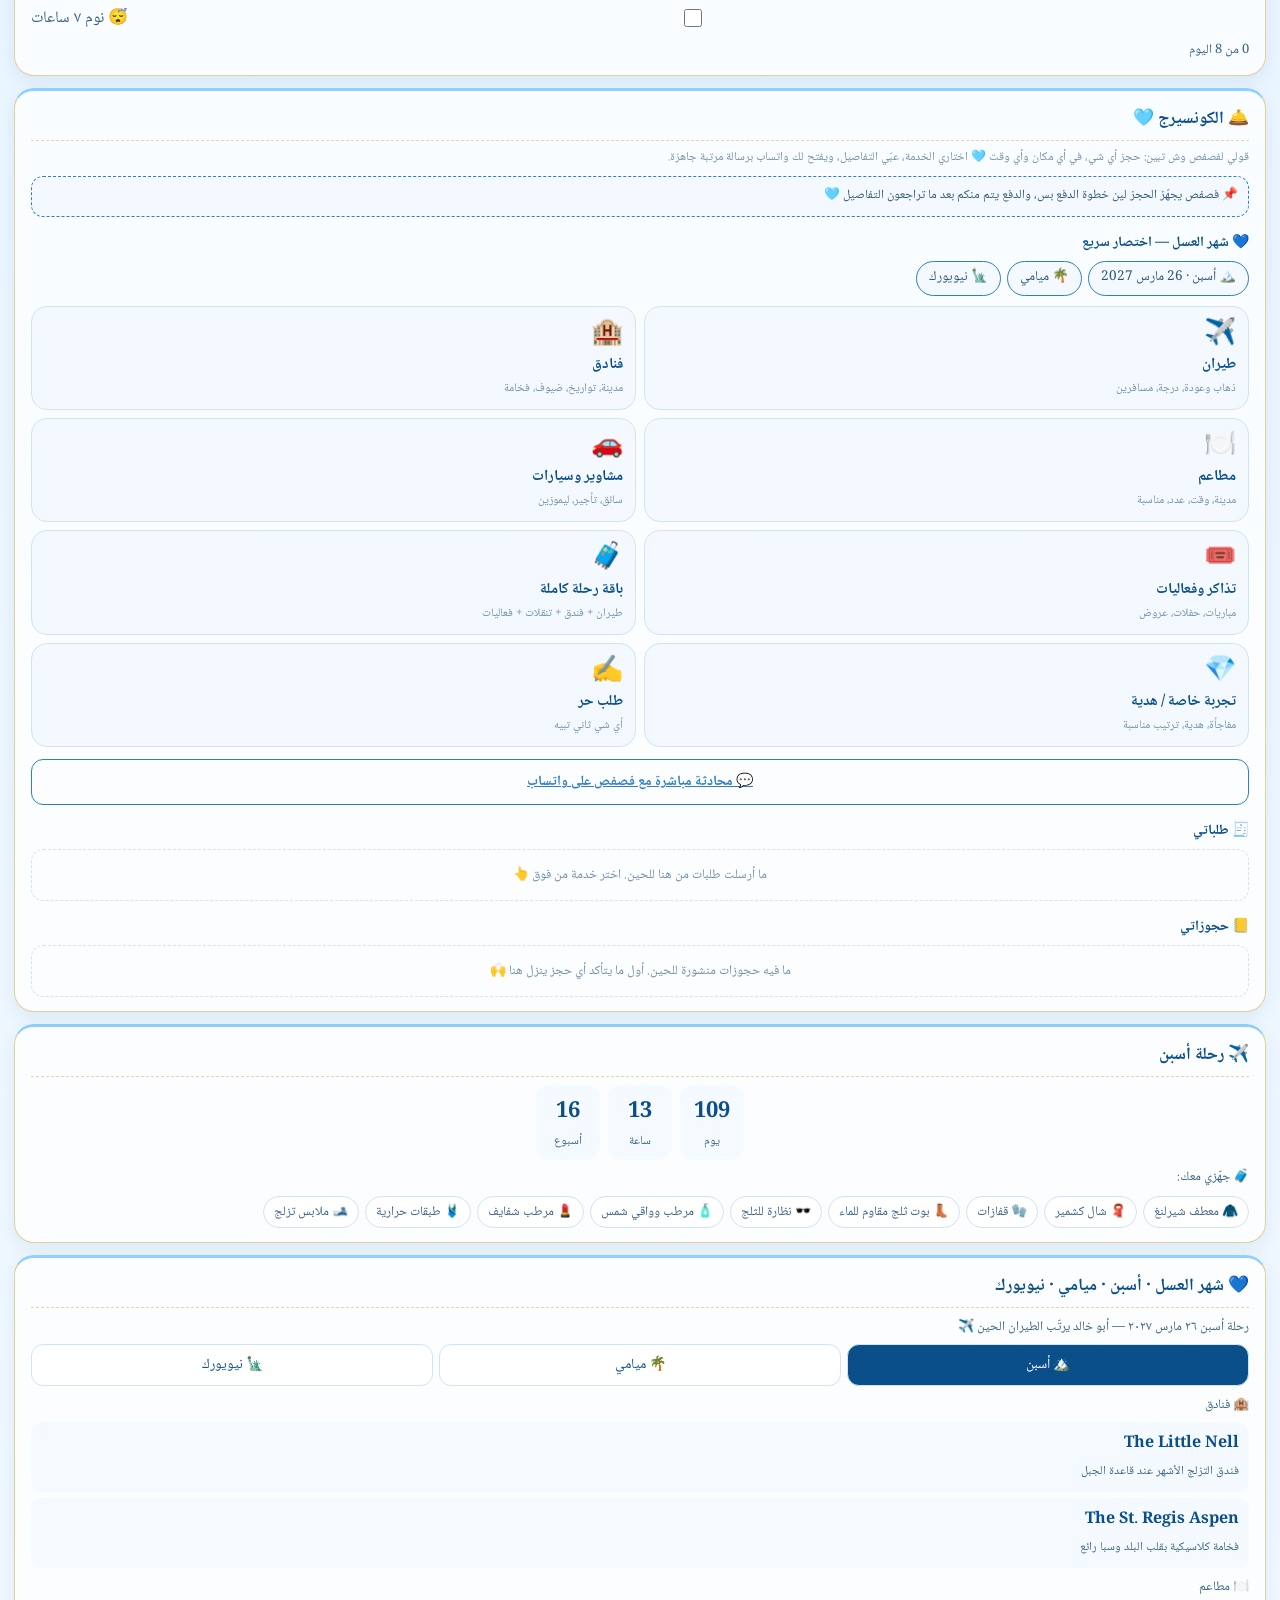
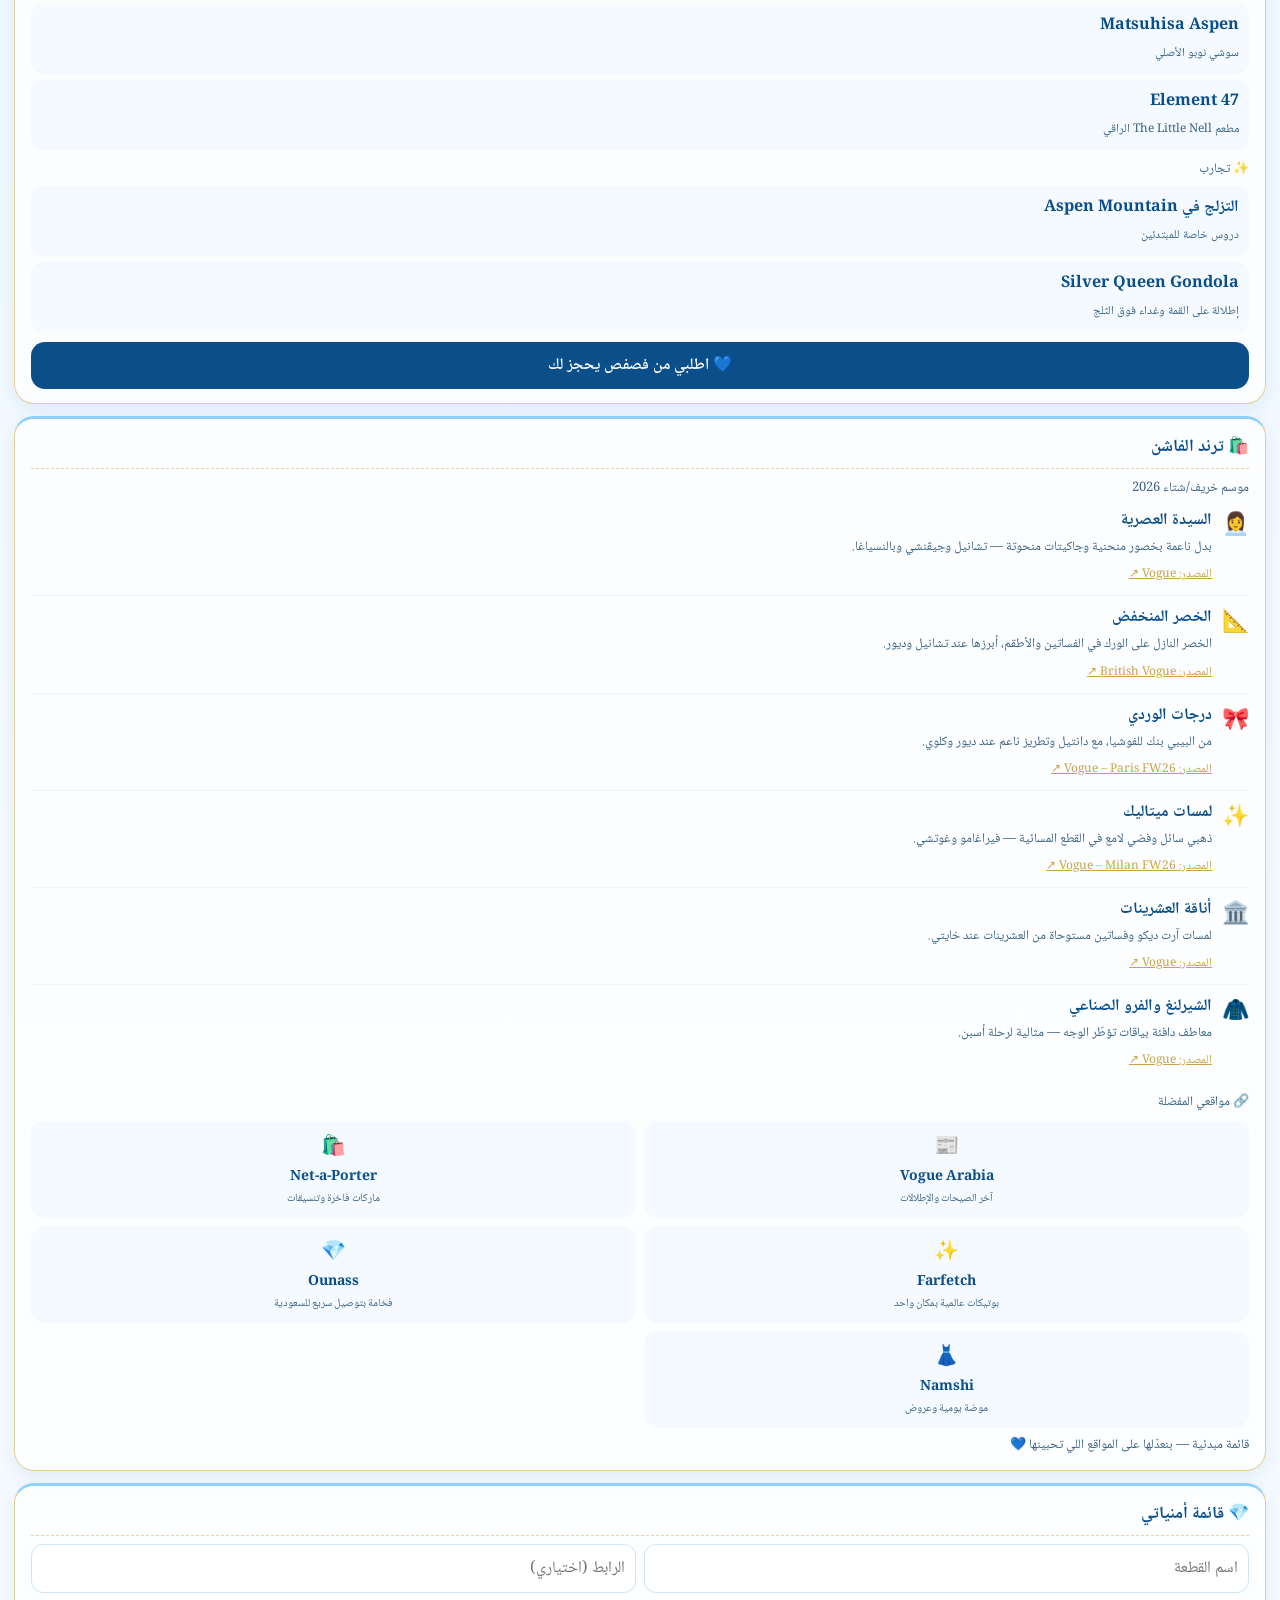
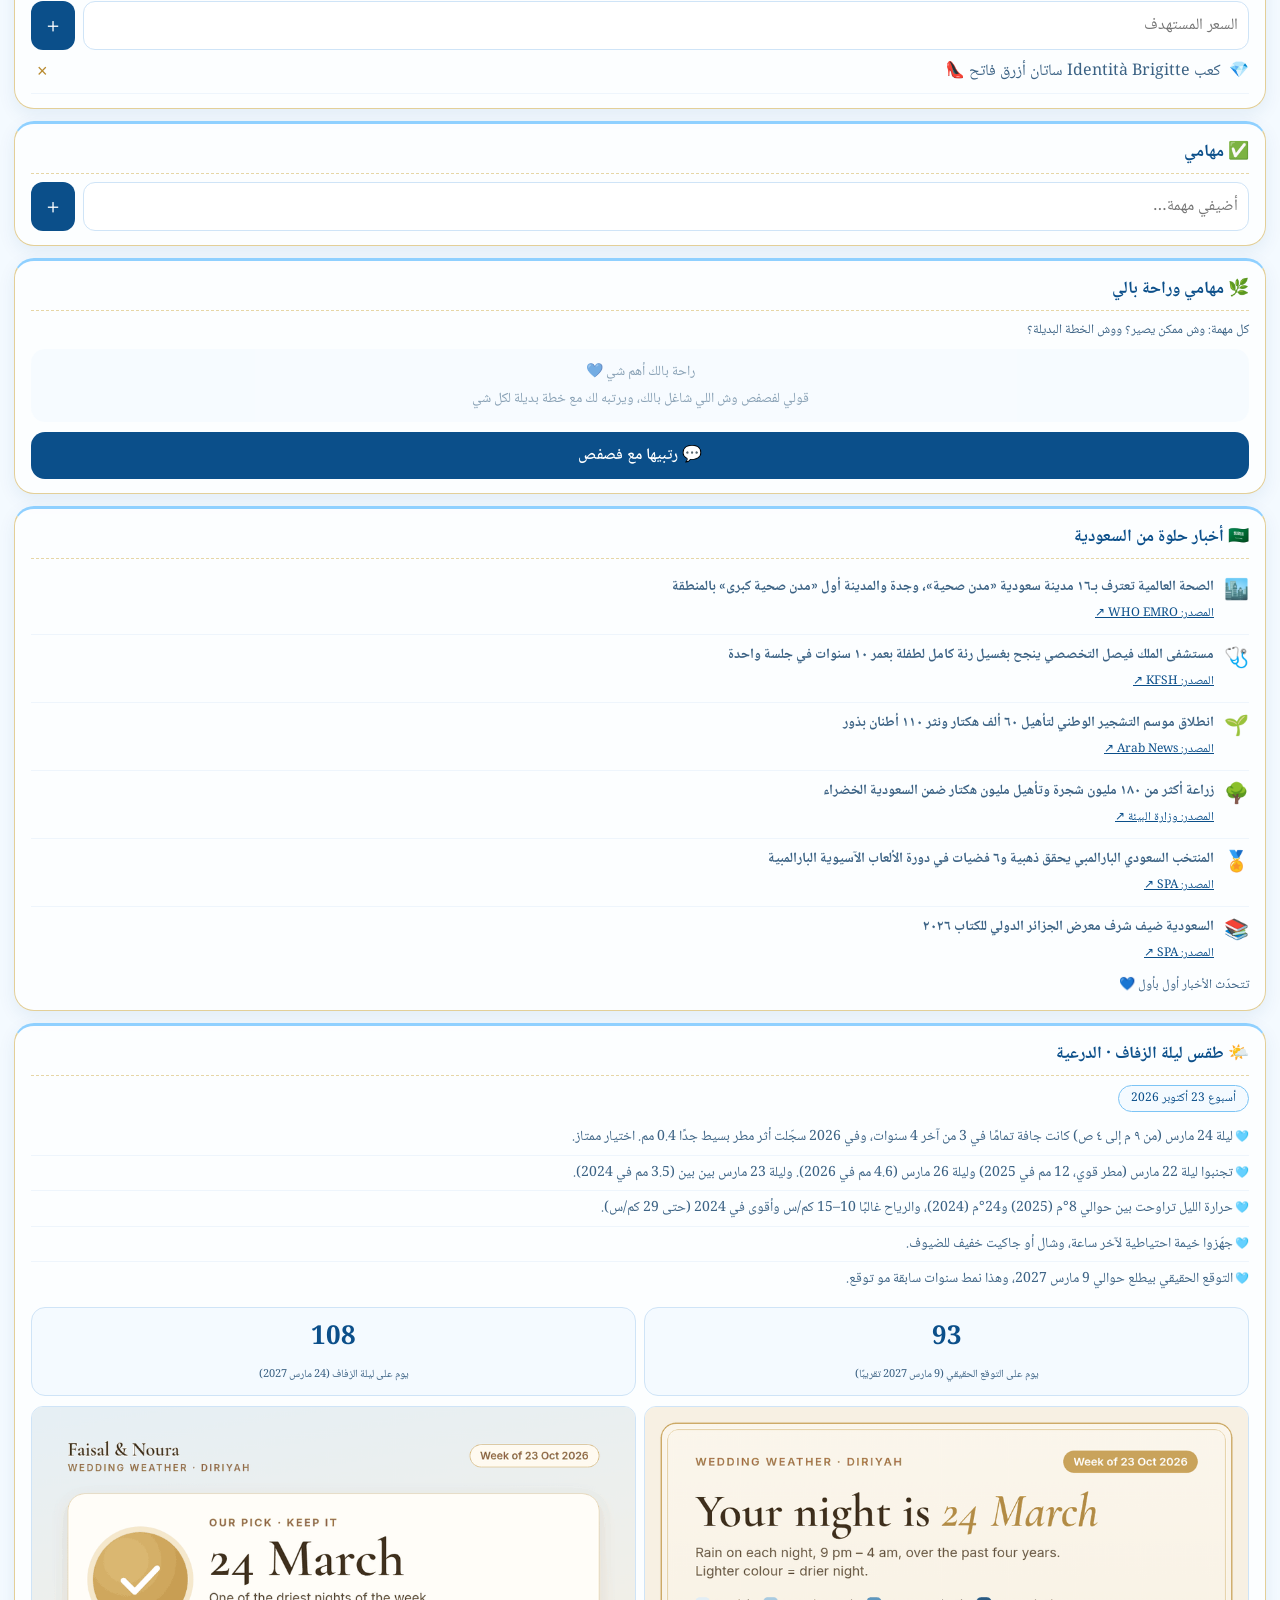
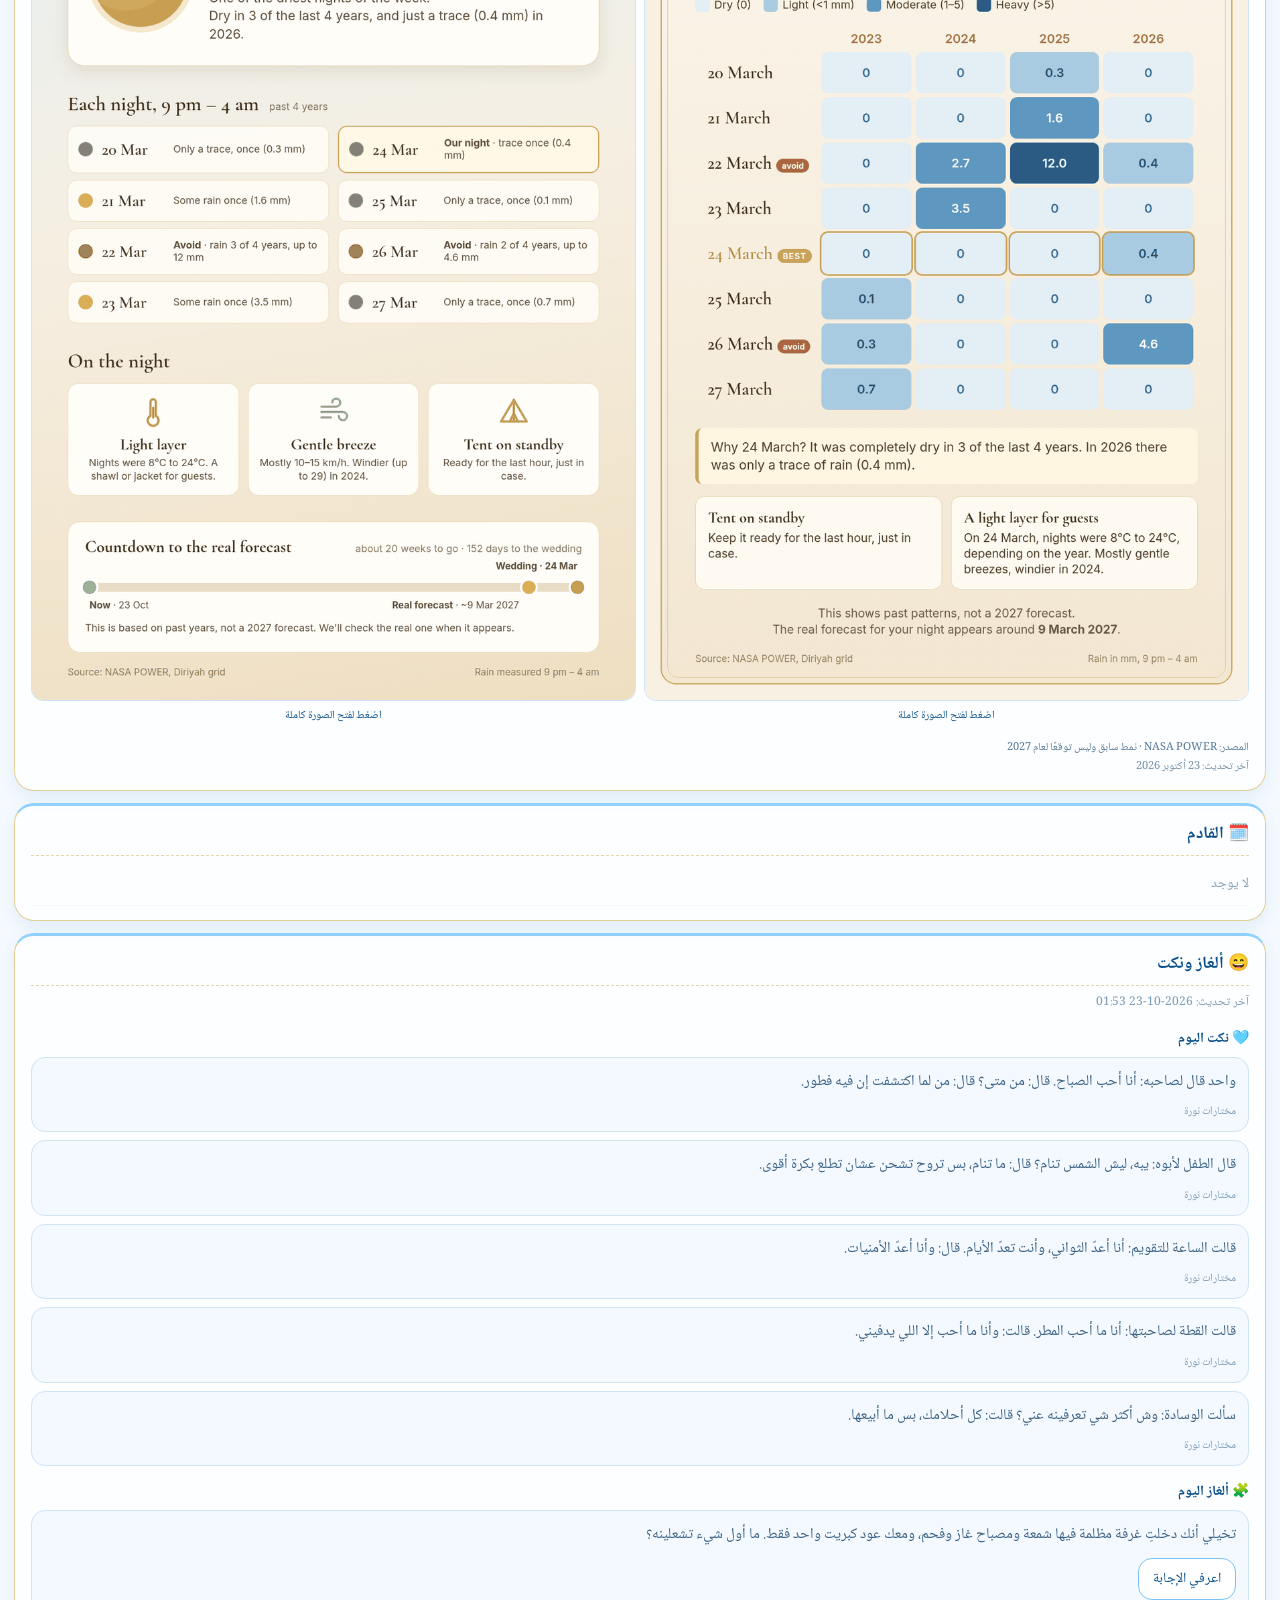
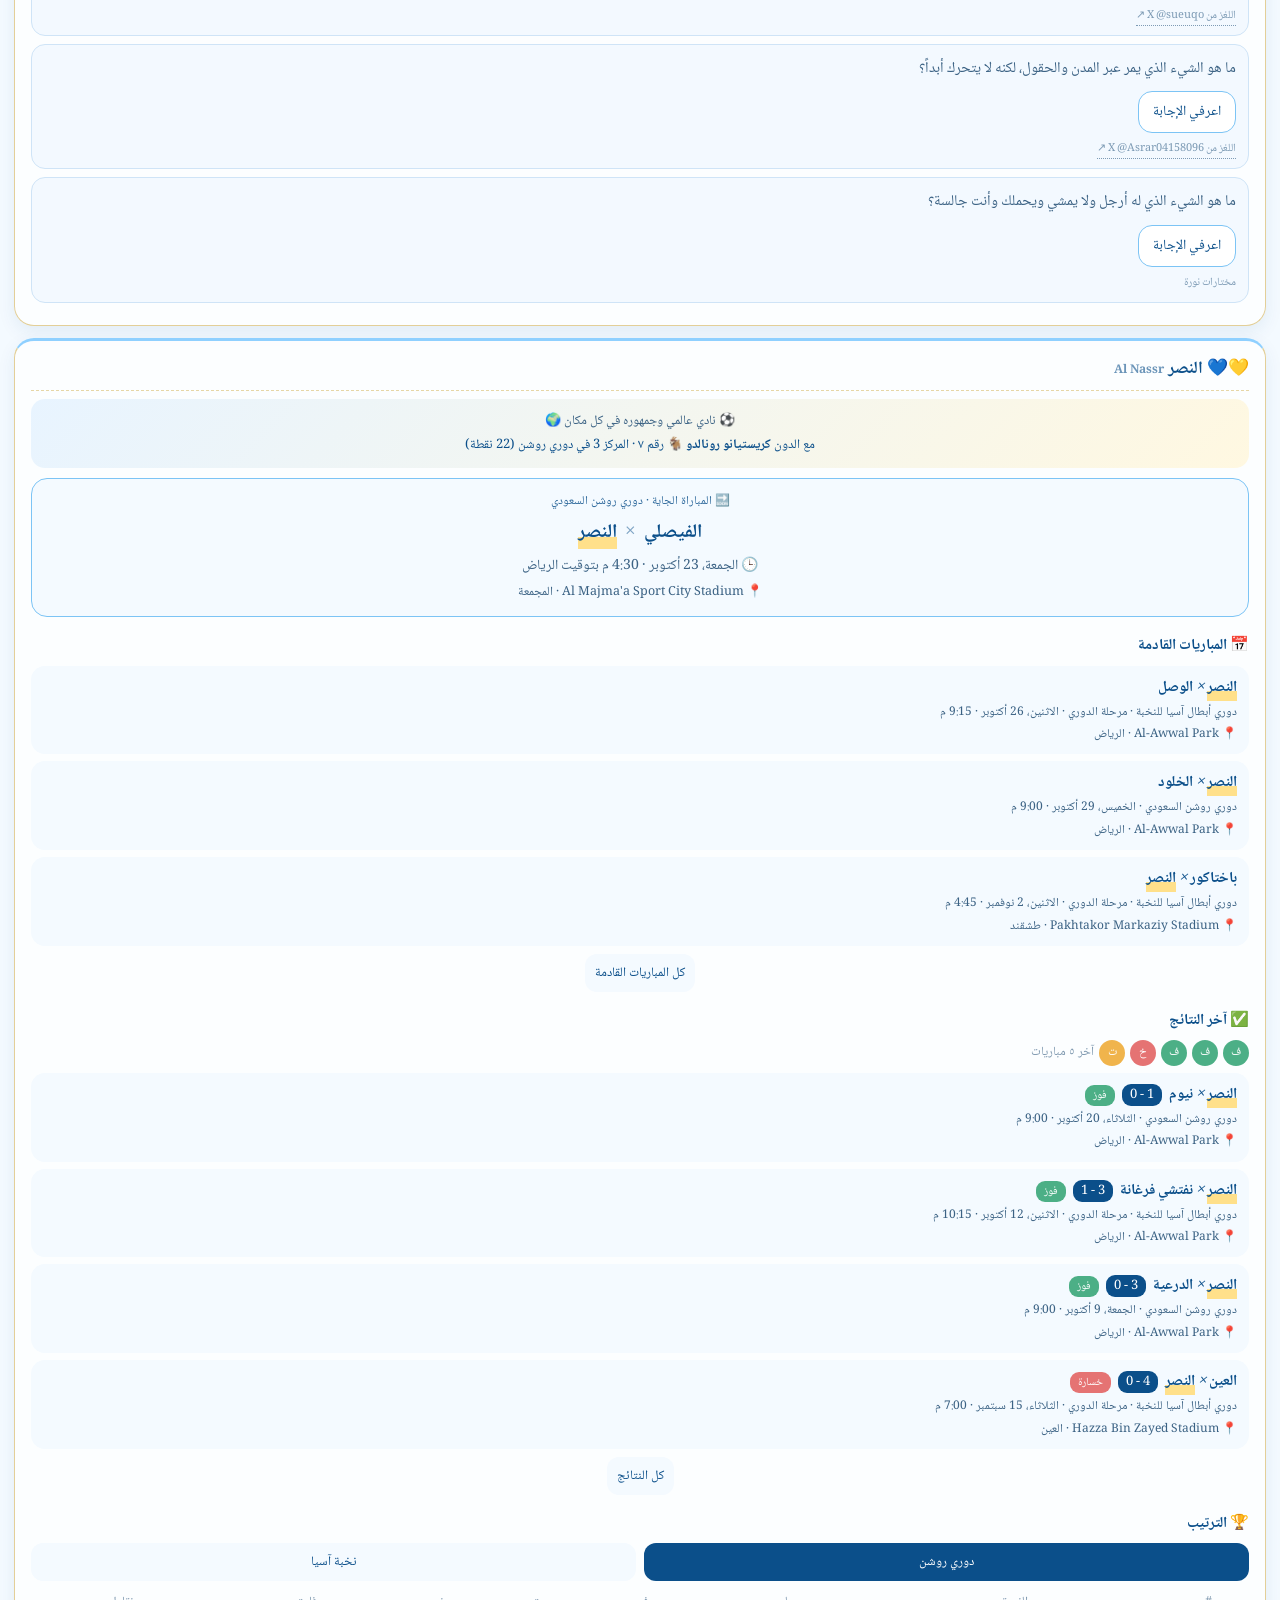
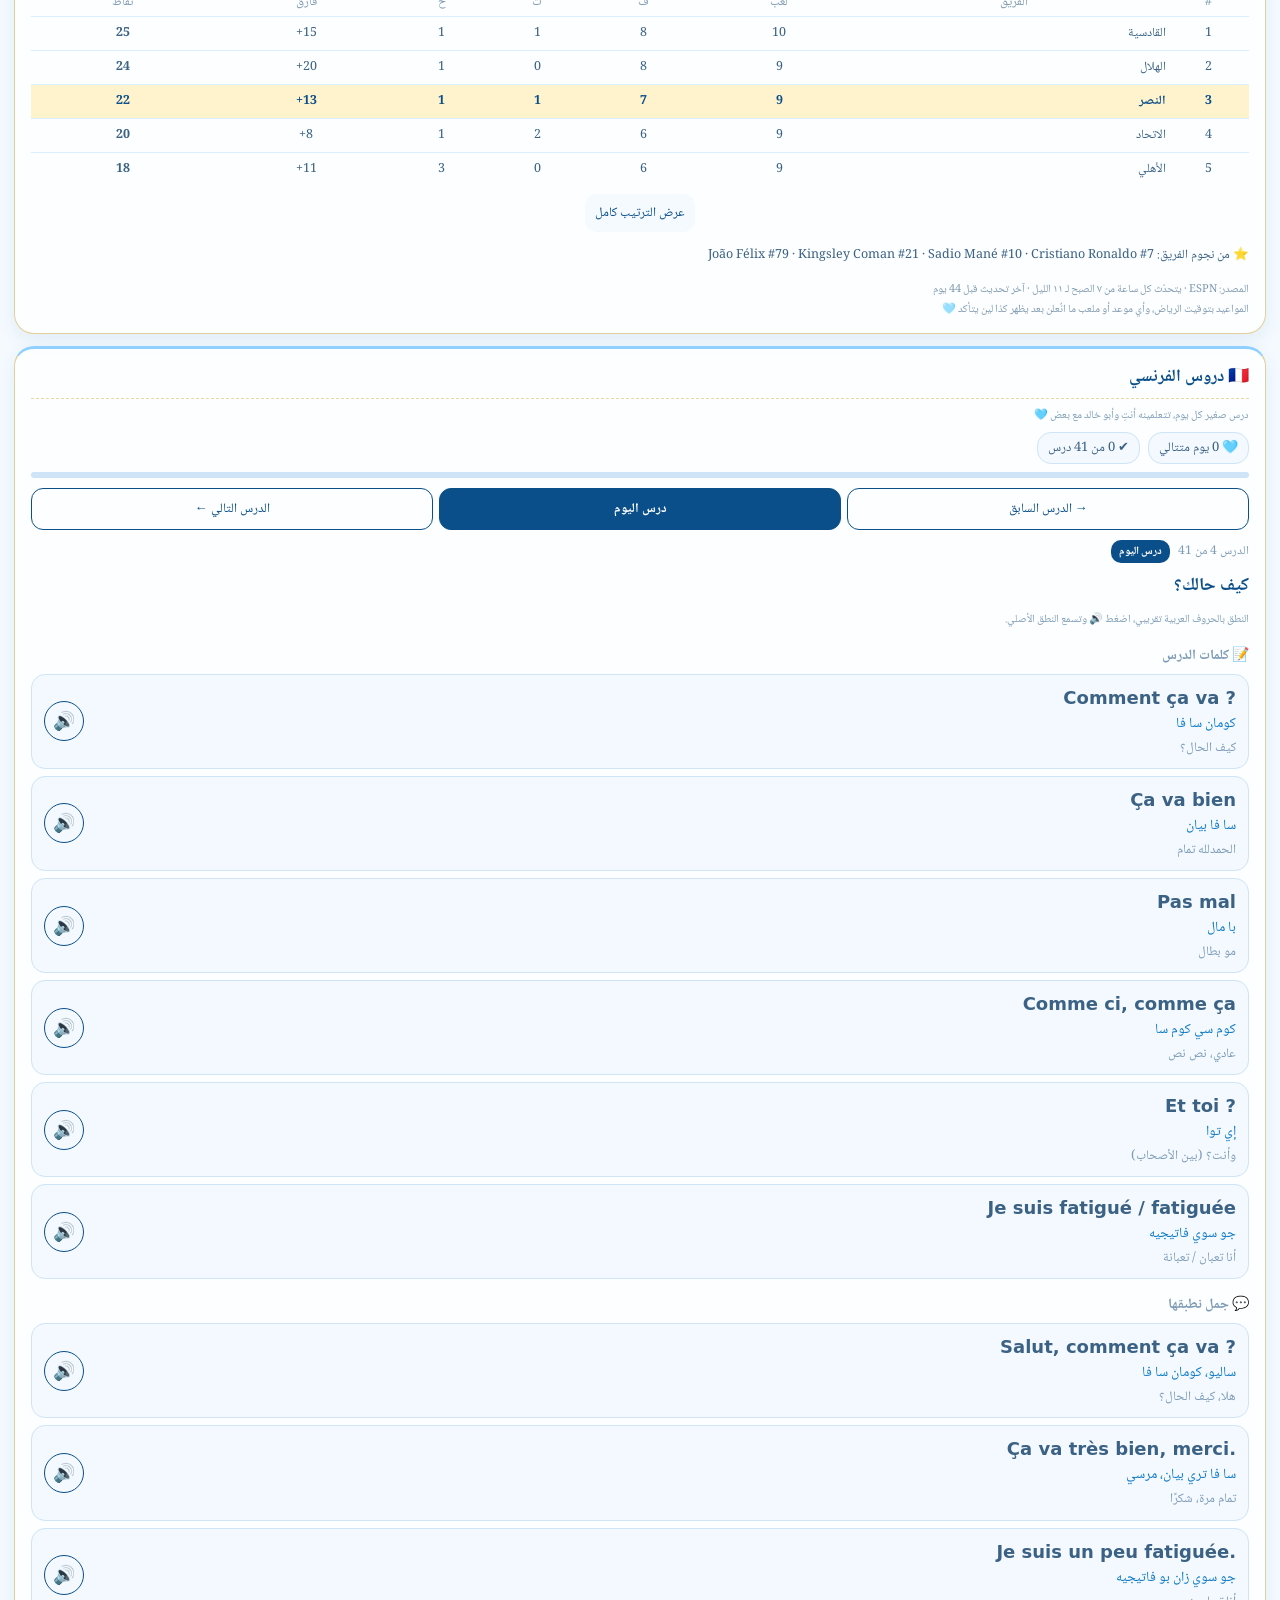
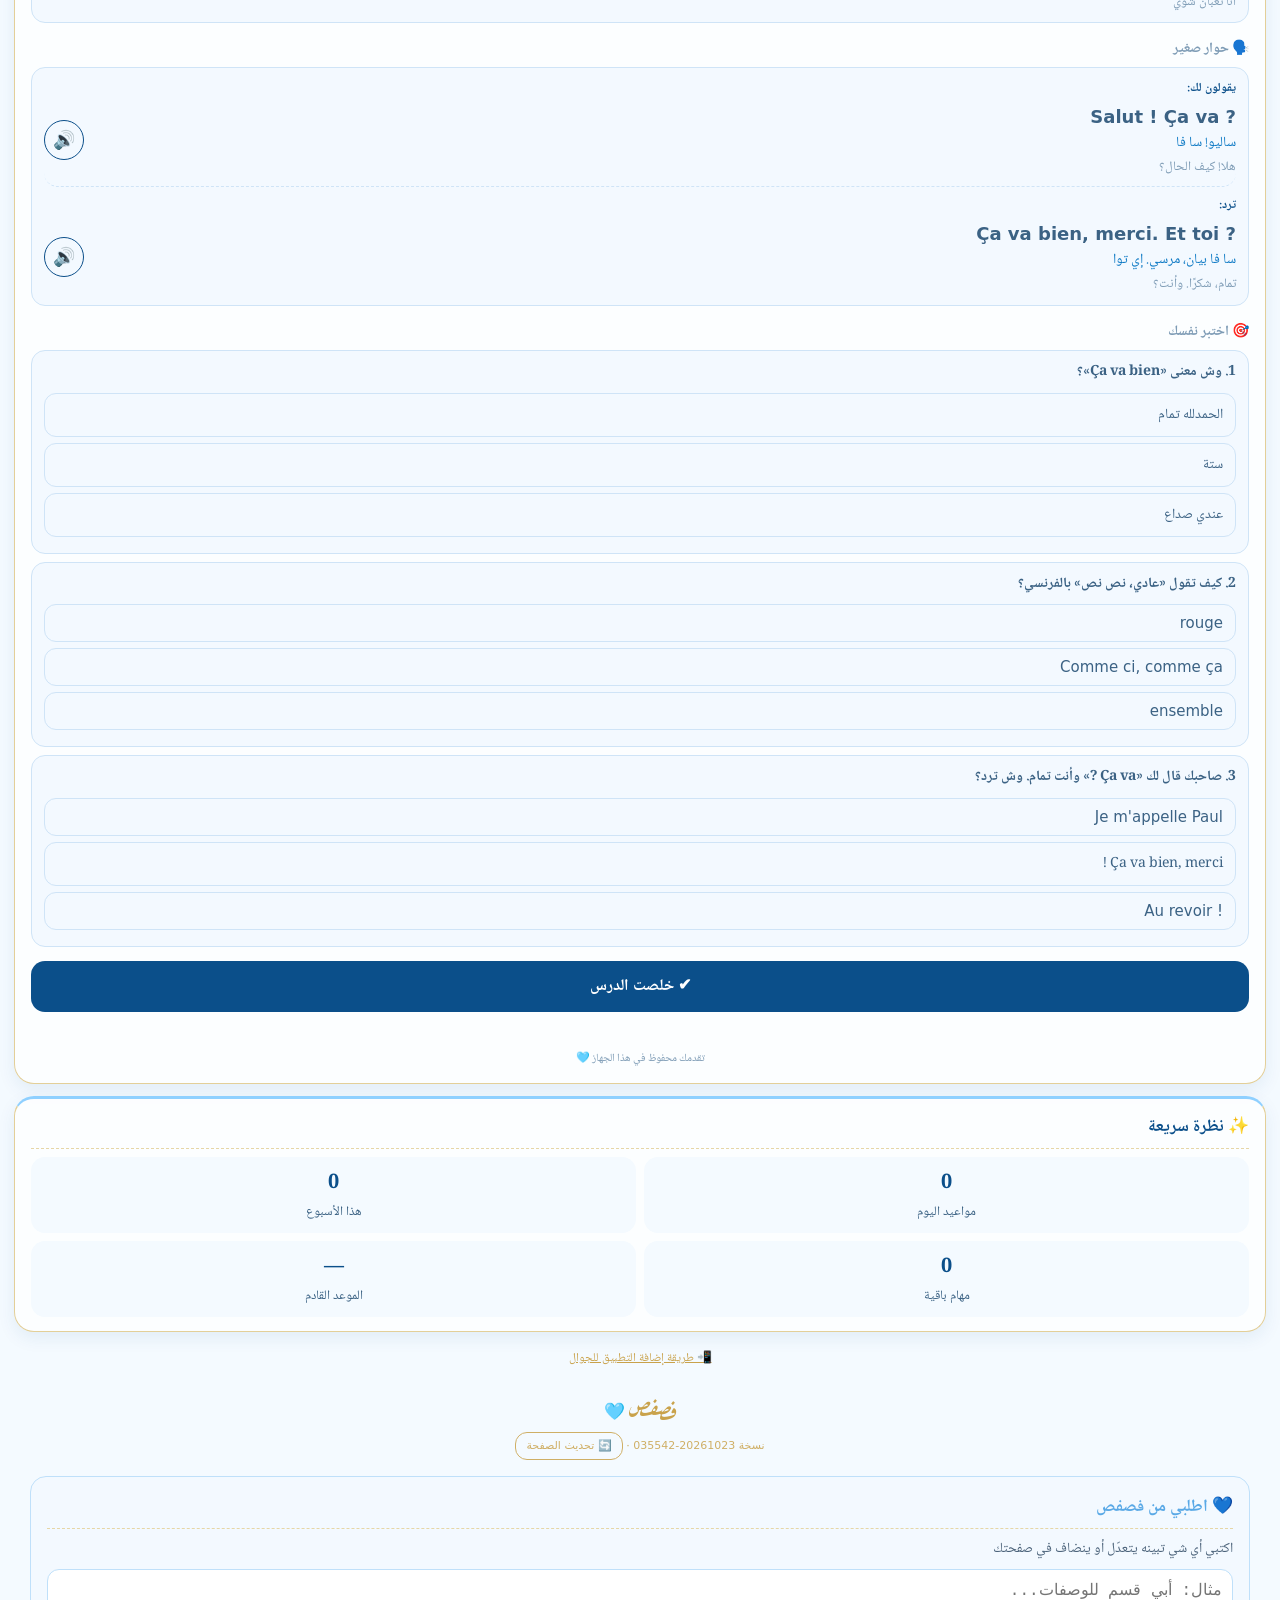
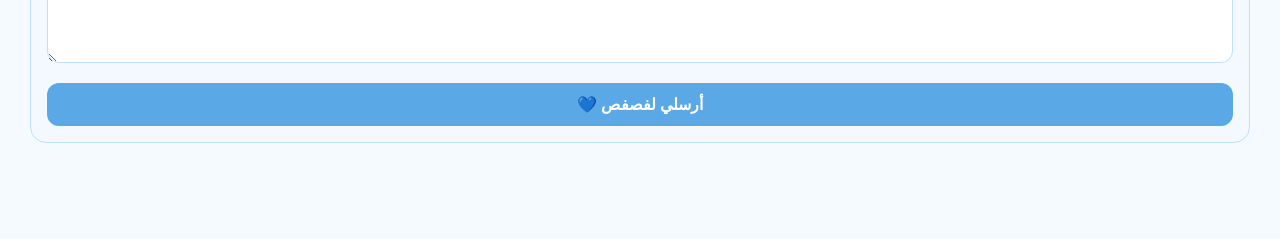
==== commit 3a24d66f: "feat: section icon nav bar (sticky, scroll-spy)" ====
--- a/index.html
+++ b/index.html
@@ -5,8 +5,8 @@
 <meta name="apple-mobile-web-app-capable" content="yes"><meta name="mobile-web-app-capable" content="yes">
 <meta name="apple-mobile-web-app-status-bar-style" content="default"><meta name="apple-mobile-web-app-title" content="الشيخة نورة">
 <link rel="preconnect" href="https://fonts.googleapis.com"><link href="https://fonts.googleapis.com/css2?family=Aref+Ruqaa:wght@700&family=Noto+Naskh+Arabic:wght@400;600;700&display=swap" rel="stylesheet">
-<link rel="stylesheet" href="style.css"><link rel="stylesheet" href="french.css"><link rel="stylesheet" href="nassr.css"><script>
-window.APP_VERSION='20261023-031042';
+<link rel="stylesheet" href="style.css"><link rel="stylesheet" href="french.css"><link rel="stylesheet" href="nassr.css"><link rel="stylesheet" href="nav.css"><script>
+window.APP_VERSION='20261023-035542';
 (function(){
 var V=window.APP_VERSION,ss=window.sessionStorage,sw=navigator.serviceWorker;
 function reset(){var p=[];
@@ -36,29 +36,30 @@
  <div id="greet" class="greet"></div>
  <div class="clock" id="clock">--:--</div><div class="date" id="date"></div>
 </header>
-<section class="row">
+<nav class="sec-nav" id="secNav" aria-label="أقسام الصفحة"><div class="sec-nav-in" id="secNavIn"><a href="#sec-top" data-s="sec-top"><span class="i">☁️</span><span class="t">الطقس والصلاة</span></a><a href="#dailyNote" data-s="dailyNote"><span class="i">💌</span><span class="t">رسالة اليوم</span></a><a href="#adhkar" data-s="adhkar"><span class="i">🤲</span><span class="t">الأذكار</span></a><a href="#sec-today" data-s="sec-today"><span class="i">📅</span><span class="t">اليوم</span></a><a href="#sec-outfit" data-s="sec-outfit"><span class="i">👗</span><span class="t">إطلالتي</span></a><a href="#sec-workout" data-s="sec-workout"><span class="i">🏃‍♀️</span><span class="t">رياضتي</span></a><a href="#sec-beauty" data-s="sec-beauty"><span class="i">🧴</span><span class="t">بيوتي</span></a><a href="#concierge" data-s="concierge"><span class="i">🛎️</span><span class="t">الكونسيرج</span></a><a href="#sec-aspen" data-s="sec-aspen"><span class="i">✈️</span><span class="t">رحلة أسبن</span></a><a href="#honeymoon" data-s="honeymoon"><span class="i">💙</span><span class="t">شهر العسل</span></a><a href="#sec-fashion" data-s="sec-fashion"><span class="i">🛍️</span><span class="t">الفاشن</span></a><a href="#sec-wish" data-s="sec-wish"><span class="i">💎</span><span class="t">أمنياتي</span></a><a href="#sec-tasks" data-s="sec-tasks"><span class="i">✅</span><span class="t">مهامي</span></a><a href="#risk" data-s="risk"><span class="i">🌿</span><span class="t">راحة بالي</span></a><a href="#goodnews" data-s="goodnews"><span class="i">🇸🇦</span><span class="t">أخبار حلوة</span></a><a href="#wedWx" data-s="wedWx"><span class="i">🌤️</span><span class="t">طقس الزفاف</span></a><a href="#sec-upcoming" data-s="sec-upcoming"><span class="i">🗓️</span><span class="t">القادم</span></a><a href="#fun" data-s="fun"><span class="i">🧩</span><span class="t">ألغاز</span></a><a href="#nassr" data-s="nassr"><span class="i">💛</span><span class="t">النصر</span></a><a href="#french" data-s="french"><span class="i">🇫🇷</span><span class="t">فرنسي</span></a><a href="#glance-sec" data-s="glance-sec"><span class="i">✨</span><span class="t">نظرة سريعة</span></a><a href="#ask" data-s="ask"><span class="i">🩵</span><span class="t">اطلبي من فصفص</span></a></div></nav>
+<section class="row" id="sec-top">
  <div class="card mini" id="weather"><div class="lbl">☁️ طقس الرياض</div><div class="big" id="wTemp">—</div><div class="sub" id="wDesc"></div></div>
  <div class="card mini" id="prayer"><div class="lbl">🕌 الصلاة القادمة</div><div class="big" id="pName">—</div><div class="sub" id="pCount"></div></div>
 </section>
 <section class="card" id="dailyNote"></section>
 <section class="card" id="adhkar"><h2>🤲 الأذكار</h2><div class="sub">اضغطي على الذكر عشان يعدّ معك 🩵</div><div class="dk-tabs" id="dkTabs"><button type="button" data-t="m" id="dkTabM">🌅 أذكار الصباح</button><button type="button" data-t="e" id="dkTabE">🌙 أذكار المساء</button></div><div class="sub" id="dkHint"></div><ul id="adhkarM"></ul><ul id="adhkarE" hidden></ul><div class="sub dk-note" id="dkNote"></div><div class="sub" style="margin-top:8px">🌤️ دعاء التيسير</div><ul id="adhkarT"></ul></section>
-<section class="card"><h2>📅 اليوم</h2><ul class="timeline" id="today"></ul></section>
-<section class="card"><h2>👗 إطلالة اليوم</h2><div id="outfit" class="outfit"></div></section>
-<section class="card"><h2>🏃‍♀️ رياضتي</h2><div id="workout" class="workout"></div></section>
-<section class="card"><h2>🧴 بيوتي وعناية</h2><ul id="beauty" class="tasks"></ul><div class="sub" id="beautyP"></div></section>
-<!--CG:SEC--><section class="card" id="concierge"><h2>🛎️ الكونسيرج</h2><div class="na">…</div></section><!--/CG:SEC--><section class="card trip"><h2>✈️ رحلة أسبن</h2><div id="trip"></div></section>
+<section class="card" id="sec-today"><h2>📅 اليوم</h2><ul class="timeline" id="today"></ul></section>
+<section class="card" id="sec-outfit"><h2>👗 إطلالة اليوم</h2><div id="outfit" class="outfit"></div></section>
+<section class="card" id="sec-workout"><h2>🏃‍♀️ رياضتي</h2><div id="workout" class="workout"></div></section>
+<section class="card" id="sec-beauty"><h2>🧴 بيوتي وعناية</h2><ul id="beauty" class="tasks"></ul><div class="sub" id="beautyP"></div></section>
+<!--CG:SEC--><section class="card" id="concierge"><h2>🛎️ الكونسيرج</h2><div class="na">…</div></section><!--/CG:SEC--><section class="card trip" id="sec-aspen"><h2>✈️ رحلة أسبن</h2><div id="trip"></div></section>
 <section class="card trip" id="honeymoon"><h2>💙 شهر العسل · أسبن · ميامي · نيويورك</h2><div class="sub" id="hmNote"></div><div class="tabs" id="hmTabs"></div><div id="hmBody"></div></section>
-<section class="card"><h2>🛍️ ترند الفاشن</h2><div class="sub" id="fWeek"></div><ul id="fashion" class="fash"></ul><div class="sub" style="margin-top:10px">🔗 مواقعي المفضلة</div><div id="fsites" class="sites"></div><div class="sub" id="fsNote" style="margin-top:6px"></div></section>
-<section class="card"><h2>💎 قائمة أمنياتي</h2><form id="wishForm" class="wf"><input id="wName" placeholder="اسم القطعة" required><input id="wLink" placeholder="الرابط (اختياري)" type="url"><input id="wPrice" placeholder="السعر المستهدف" inputmode="decimal"><button>＋</button></form><ul id="wish" class="wish"></ul></section>
-<section class="card"><h2>✅ مهامي</h2><form id="taskForm"><input id="taskIn" placeholder="أضيفي مهمة…" autocomplete="off"><button>＋</button></form><ul id="tasks" class="tasks"></ul></section>
+<section class="card" id="sec-fashion"><h2>🛍️ ترند الفاشن</h2><div class="sub" id="fWeek"></div><ul id="fashion" class="fash"></ul><div class="sub" style="margin-top:10px">🔗 مواقعي المفضلة</div><div id="fsites" class="sites"></div><div class="sub" id="fsNote" style="margin-top:6px"></div></section>
+<section class="card" id="sec-wish"><h2>💎 قائمة أمنياتي</h2><form id="wishForm" class="wf"><input id="wName" placeholder="اسم القطعة" required><input id="wLink" placeholder="الرابط (اختياري)" type="url"><input id="wPrice" placeholder="السعر المستهدف" inputmode="decimal"><button>＋</button></form><ul id="wish" class="wish"></ul></section>
+<section class="card" id="sec-tasks"><h2>✅ مهامي</h2><form id="taskForm"><input id="taskIn" placeholder="أضيفي مهمة…" autocomplete="off"><button>＋</button></form><ul id="tasks" class="tasks"></ul></section>
 <section class="card" id="risk"><h2>🌿 مهامي وراحة بالي</h2><div class="sub">كل مهمة: وش ممكن يصير؟ ووش الخطة البديلة؟</div><ul id="rlog" class="rlog"></ul><a id="rlBtn" class="cta" target="_blank" rel="noopener">💬 رتبيها مع فصفص</a></section>
 <section class="card" id="goodnews"><h2>🇸🇦 أخبار حلوة من السعودية</h2><ul id="news" class="news"></ul><div class="sub" id="newsNote"></div></section>
 <section class="card" id="wedWx"><h2>🌤️ طقس ليلة الزفاف · الدرعية</h2><div class="na">…</div></section>
-<section class="card"><h2>🗓️ القادم</h2><ul id="upcoming" class="up"></ul></section>
+<section class="card" id="sec-upcoming"><h2>🗓️ القادم</h2><ul id="upcoming" class="up"></ul></section>
 <section class="card" id="fun"></section>
 <section class="card" id="nassr"><h2>💛💙 النصر</h2><div class="ns-mut">…</div></section>
 <section class="card" id="french"><h2>🇫🇷 دروس الفرنسي</h2><div class="na">…</div></section>
-<section class="card glance"><h2>✨ نظرة سريعة</h2><div id="glance" class="gl"></div></section>
+<section class="card glance" id="glance-sec"><h2>✨ نظرة سريعة</h2><div id="glance" class="gl"></div></section>
 <div class="ilink"><a href="install.html">📲 طريقة إضافة التطبيق للجوال</a></div>
 <footer>فصفص <span class="heart">🩵</span><div style="font:11px/1.8 -apple-system,system-ui,sans-serif;opacity:.85;margin-top:8px;direction:rtl"><span id="appVer"></span> · <button id="refreshBtn" type="button" style="font:inherit;color:inherit;background:none;border:1px solid currentColor;border-radius:12px;padding:3px 10px;cursor:pointer">🔄 تحديث الصفحة</button></div></footer>
 <a id="fab" class="fab" target="_blank" rel="noopener">💬 اطلبي من فصفص</a>
@@ -70,5 +71,5 @@
 </section>
 <script>document.getElementById('askBtn').onclick=function(){var t=document.getElementById('askText').value.trim();if(!t)return;location.href='https://wa.me/966590900178?text='+encodeURIComponent('طلب من ست الكل لصفحتها: '+t);};</script>
 <script src="fun.js"></script><script src="weather.js"></script>
-<script src="note.js"></script><script>window.FR_CFG={theme:'n',intro:'درس صغير كل يوم، تتعلمينه أنتِ وأبو خالد مع بعض 🩵',finish:'🩵 أحسنتِ! خلصتي درس اليوم',foot:'تقدمك محفوظ في هذا الجهاز 🩵'};</script><script src="nassr.js"></script>
+<script src="note.js"></script><script>window.FR_CFG={theme:'n',intro:'درس صغير كل يوم، تتعلمينه أنتِ وأبو خالد مع بعض 🩵',finish:'🩵 أحسنتِ! خلصتي درس اليوم',foot:'تقدمك محفوظ في هذا الجهاز 🩵'};</script><script src="nassr.js"></script><script src="nav.js"></script>
 <script src="french.js"></script><!--CG:JS--><script>window.CG_CFG={"theme": "n", "bot": "فصفص", "wa": "966590900178", "prefix": "طلب لفصفص (صفحة ست الكل): ", "title": "🛎️ الكونسيرج 🩵", "intro": "قولي لفصفص وش تبين: حجز أي شي، في أي مكان وأي وقت 🩵 اختاري الخدمة، عبّي التفاصيل، ويفتح لك واتساب برسالة مرتبة جاهزة.", "rule": "فصفص يجهّز الحجز لين خطوة الدفع بس، والدفع يتم منكم بعد ما تراجعون التفاصيل 🩵", "payNote": "جهّزه لين خطوة الدفع فقط، والدفع يتم منّا بعد المراجعة 🩵", "send": "أرسلي لفصفص 🩵", "me": "NORAH SULAIMAN A AL THUNAYYAN", "pax": [{"n": "NORAH SULAIMAN A AL THUNAYYAN", "l": "نورة"}, {"n": "FAISAL MOHAMMED F ALMOAMMAR", "l": "أبو خالد"}]};</script><script src="concierge.js"></script><!--/CG:JS--></body></html>
--- a/nav.css
+++ b/nav.css
@@ -0,0 +1,15 @@
+/* sticky needs body not to be a scroll container (style.css sets html,body overflow-x:hidden) */
+body{overflow-x:visible;overflow-x:clip}
+/* شريط أقسام ثابت — فصفص 🩵 */
+.sec-nav-sentinel{height:1px;margin-top:-1px;pointer-events:none}
+.sec-nav{position:sticky;top:0;z-index:20;margin:4px -14px 8px;padding:6px 14px 6px;background:rgba(244,250,255,.94);-webkit-backdrop-filter:blur(10px);backdrop-filter:blur(10px);border-bottom:1px solid transparent;transition:box-shadow .2s,border-color .2s}
+.sec-nav.stuck{padding-top:calc(env(safe-area-inset-top) + 6px);border-bottom-color:var(--bg2);box-shadow:0 4px 14px rgba(11,79,138,.10)}
+.sec-nav-in{display:flex;gap:6px;overflow-x:auto;overflow-y:hidden;-webkit-overflow-scrolling:touch;scrollbar-width:none;overscroll-behavior-x:contain;padding:2px 2px 4px}
+.sec-nav-in::-webkit-scrollbar{display:none}
+.sec-nav a{flex:none;display:flex;flex-direction:column;align-items:center;justify-content:center;gap:1px;min-width:58px;padding:6px 10px 5px;border-radius:16px;background:#fff;border:1px solid var(--bg2);color:var(--ink);text-decoration:none;-webkit-tap-highlight-color:transparent;transition:background .2s,color .2s,border-color .2s,transform .2s}
+.sec-nav a .i{font-size:19px;line-height:1.25}
+.sec-nav a .t{font-size:11px;line-height:1.35;white-space:nowrap}
+.sec-nav a.on{background:var(--sky);border-color:var(--sky);color:#fff;font-weight:700;transform:translateY(-1px)}
+.sec-nav a.on .t{color:#fff}
+.sec-nav a:active{transform:scale(.96)}
+@media (prefers-reduced-motion:reduce){.sec-nav,.sec-nav a{transition:none}}
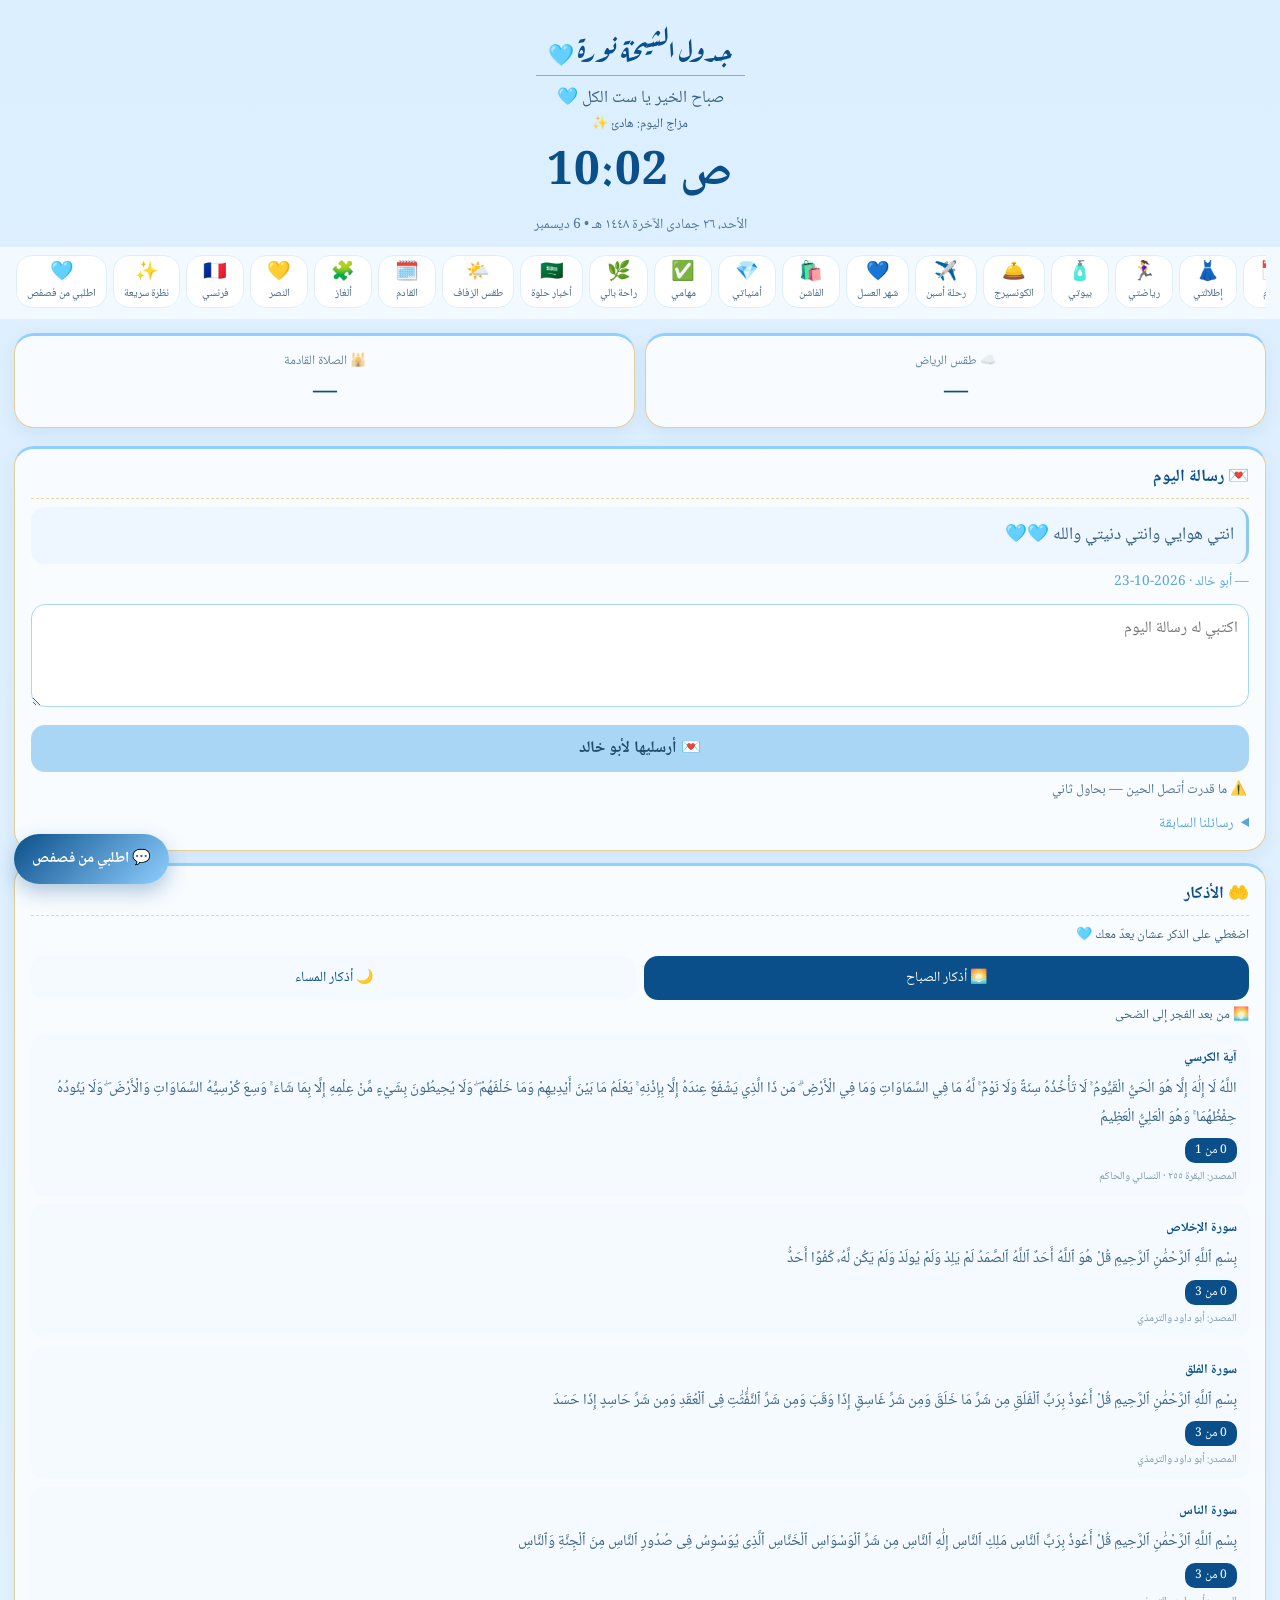
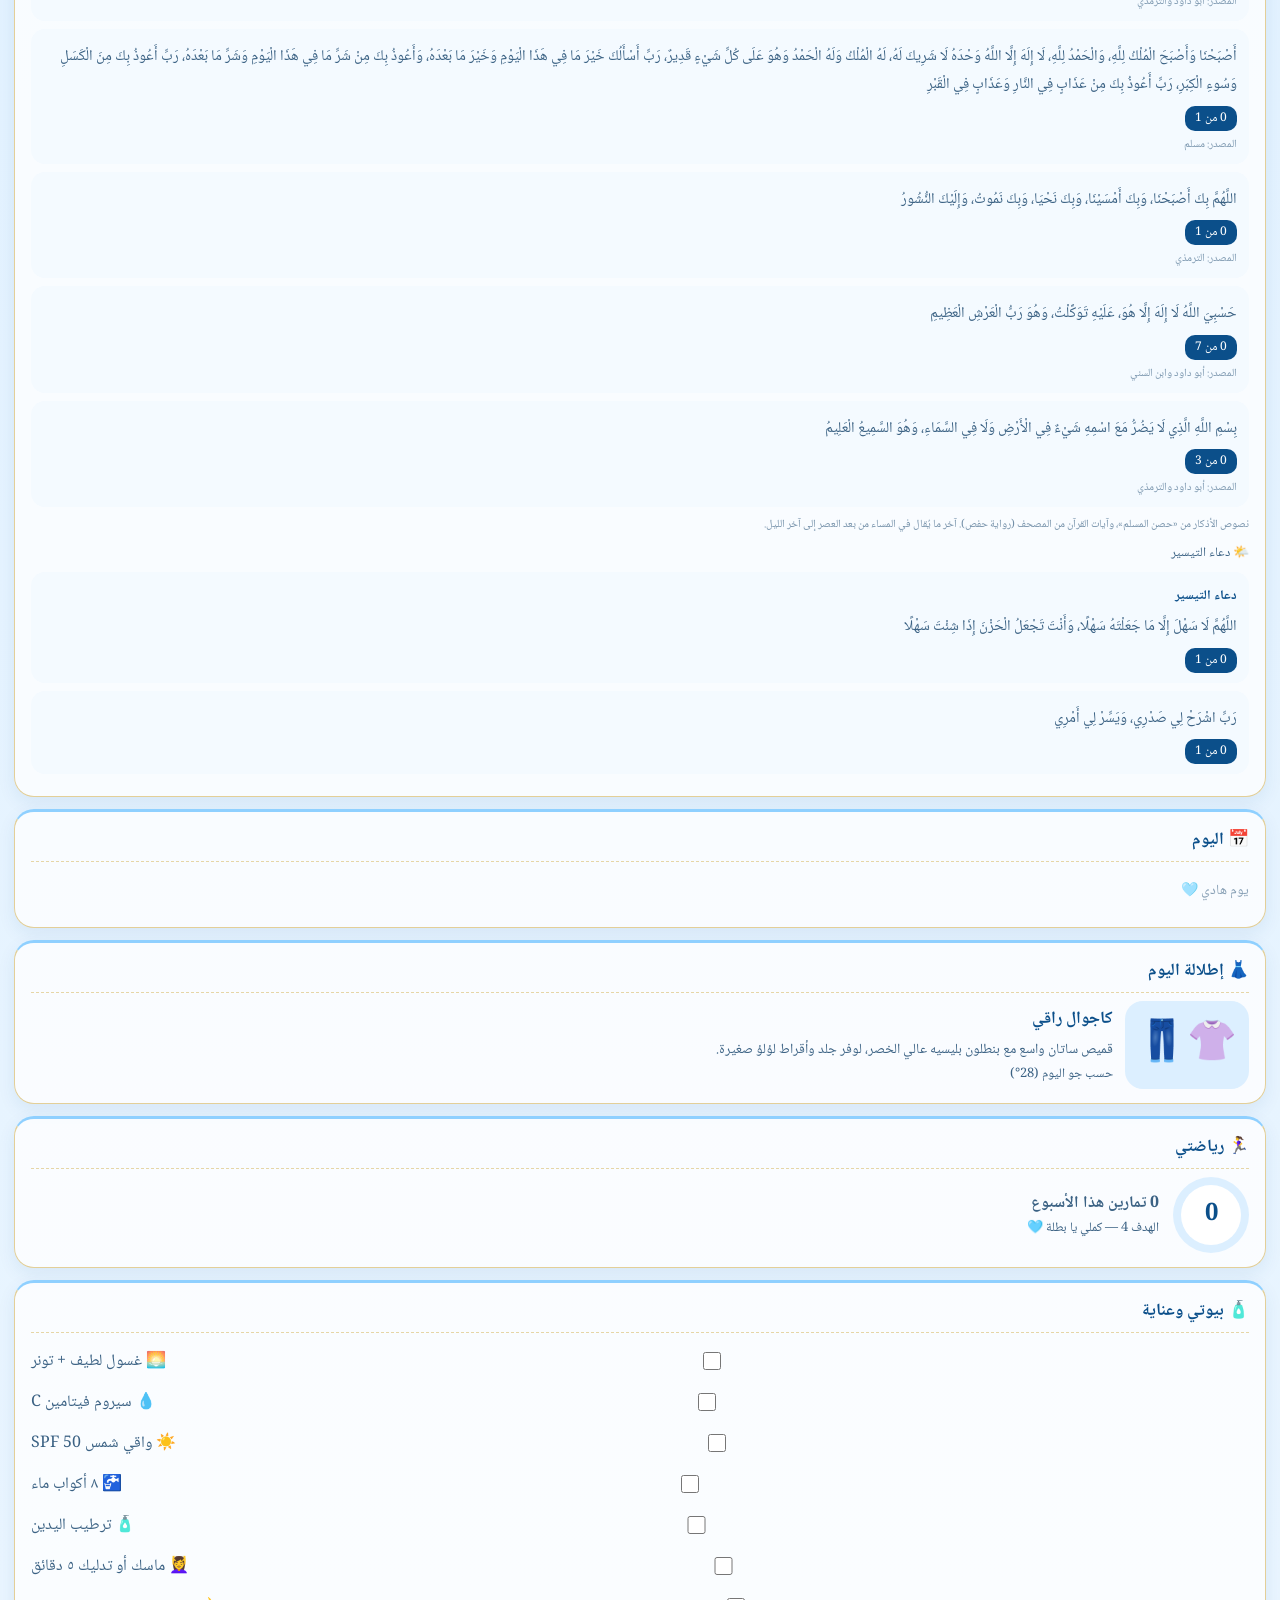
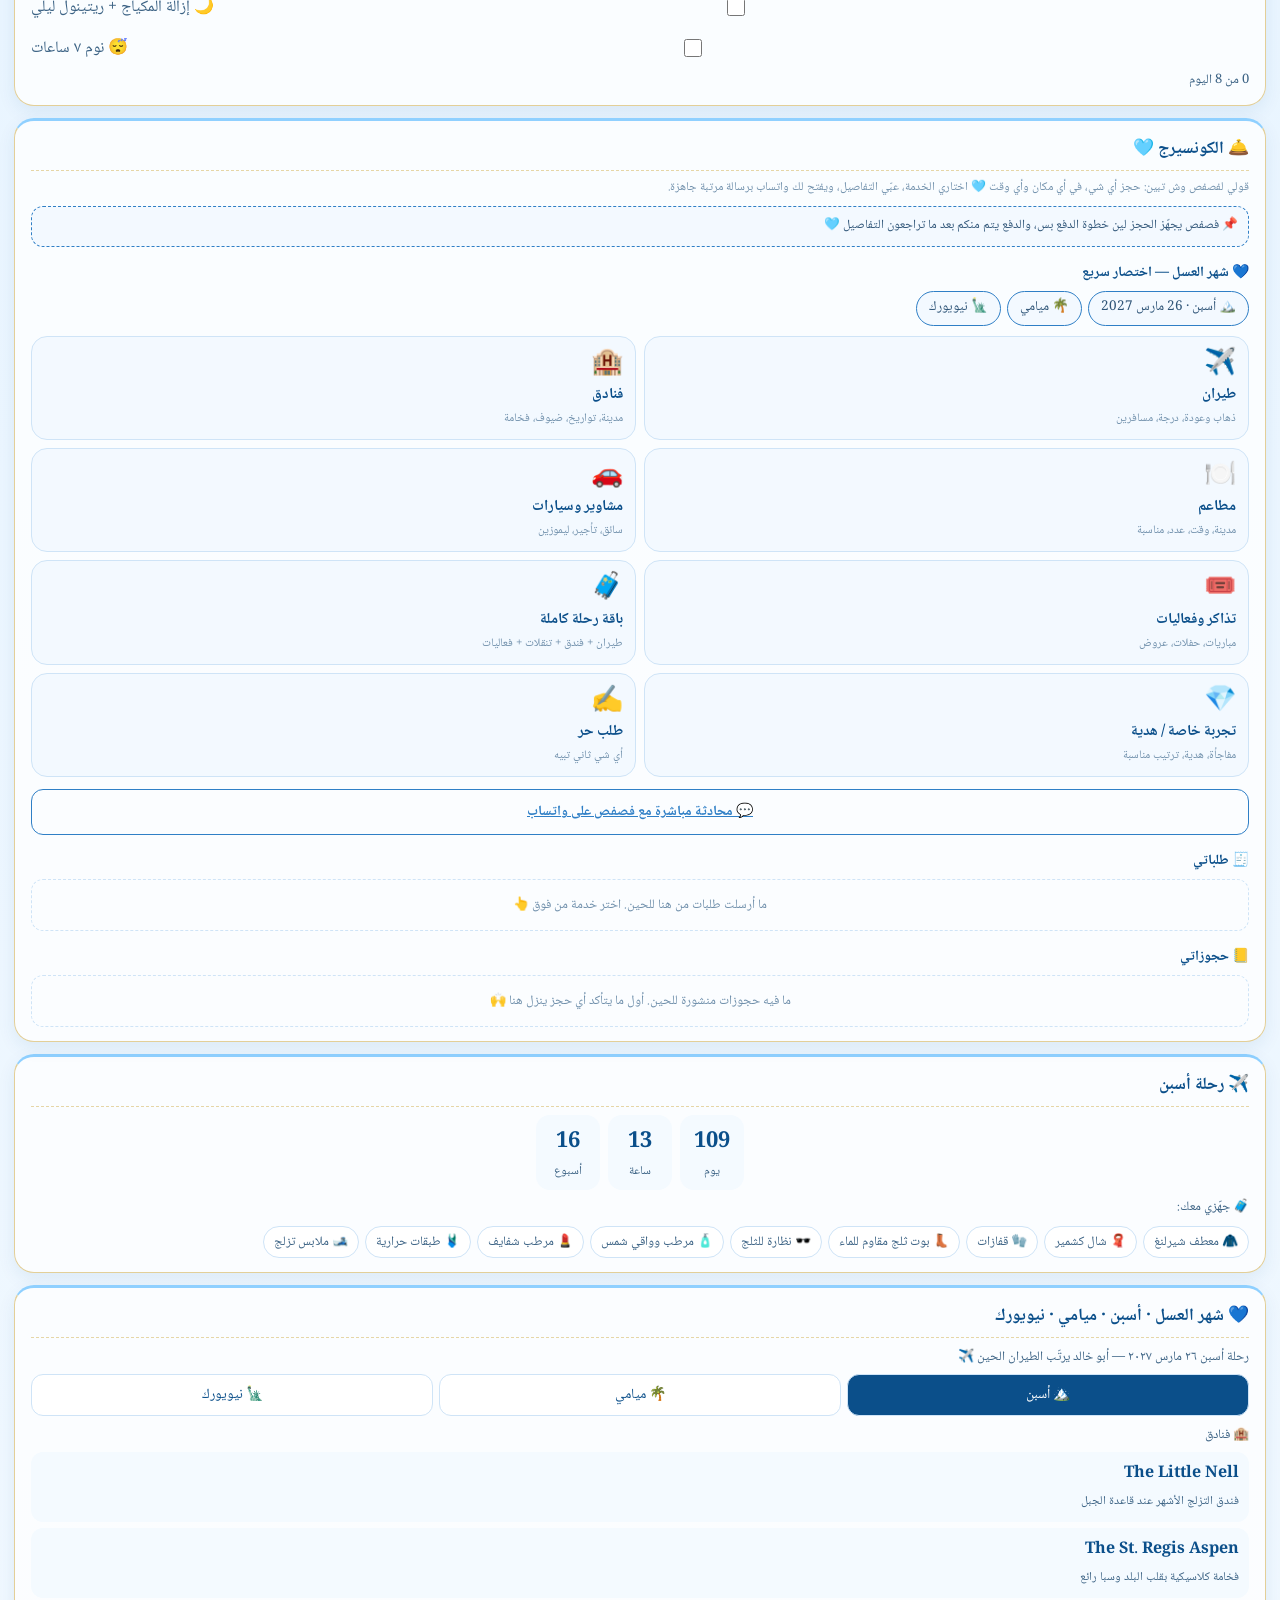
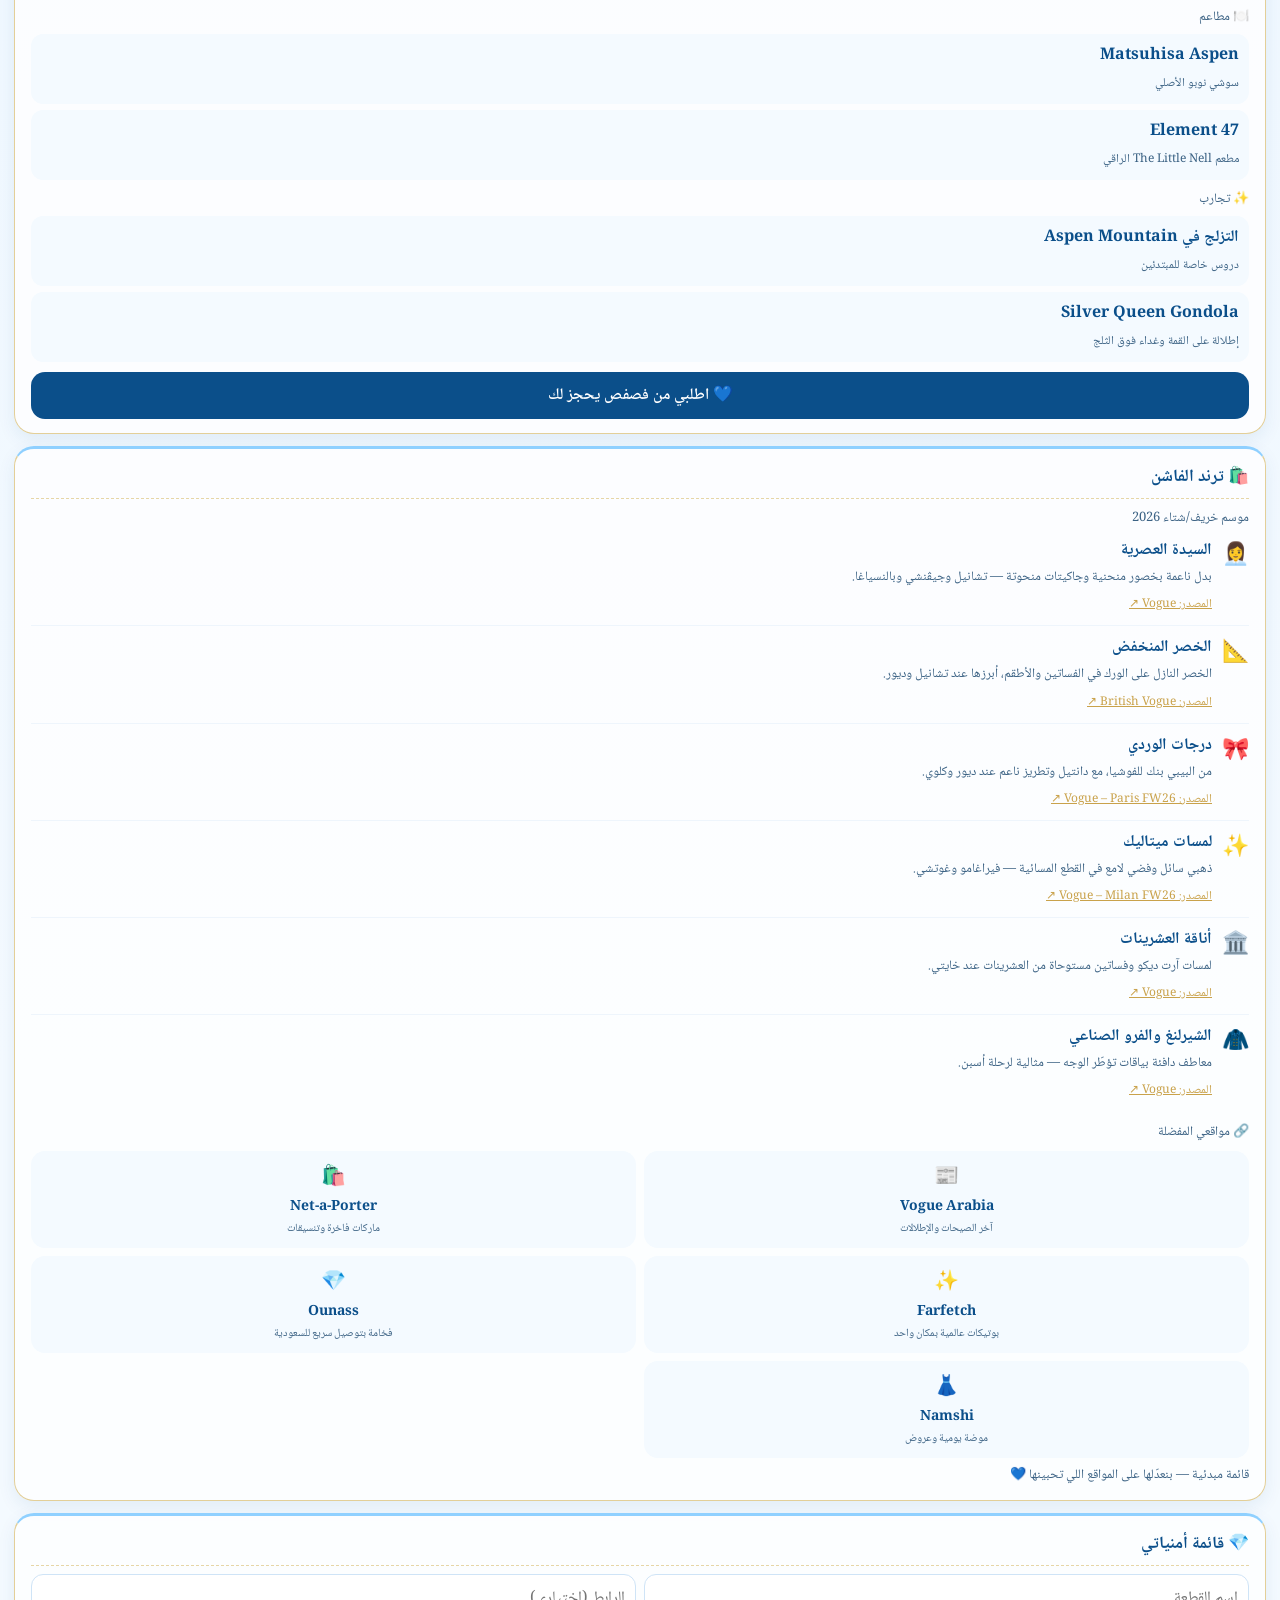
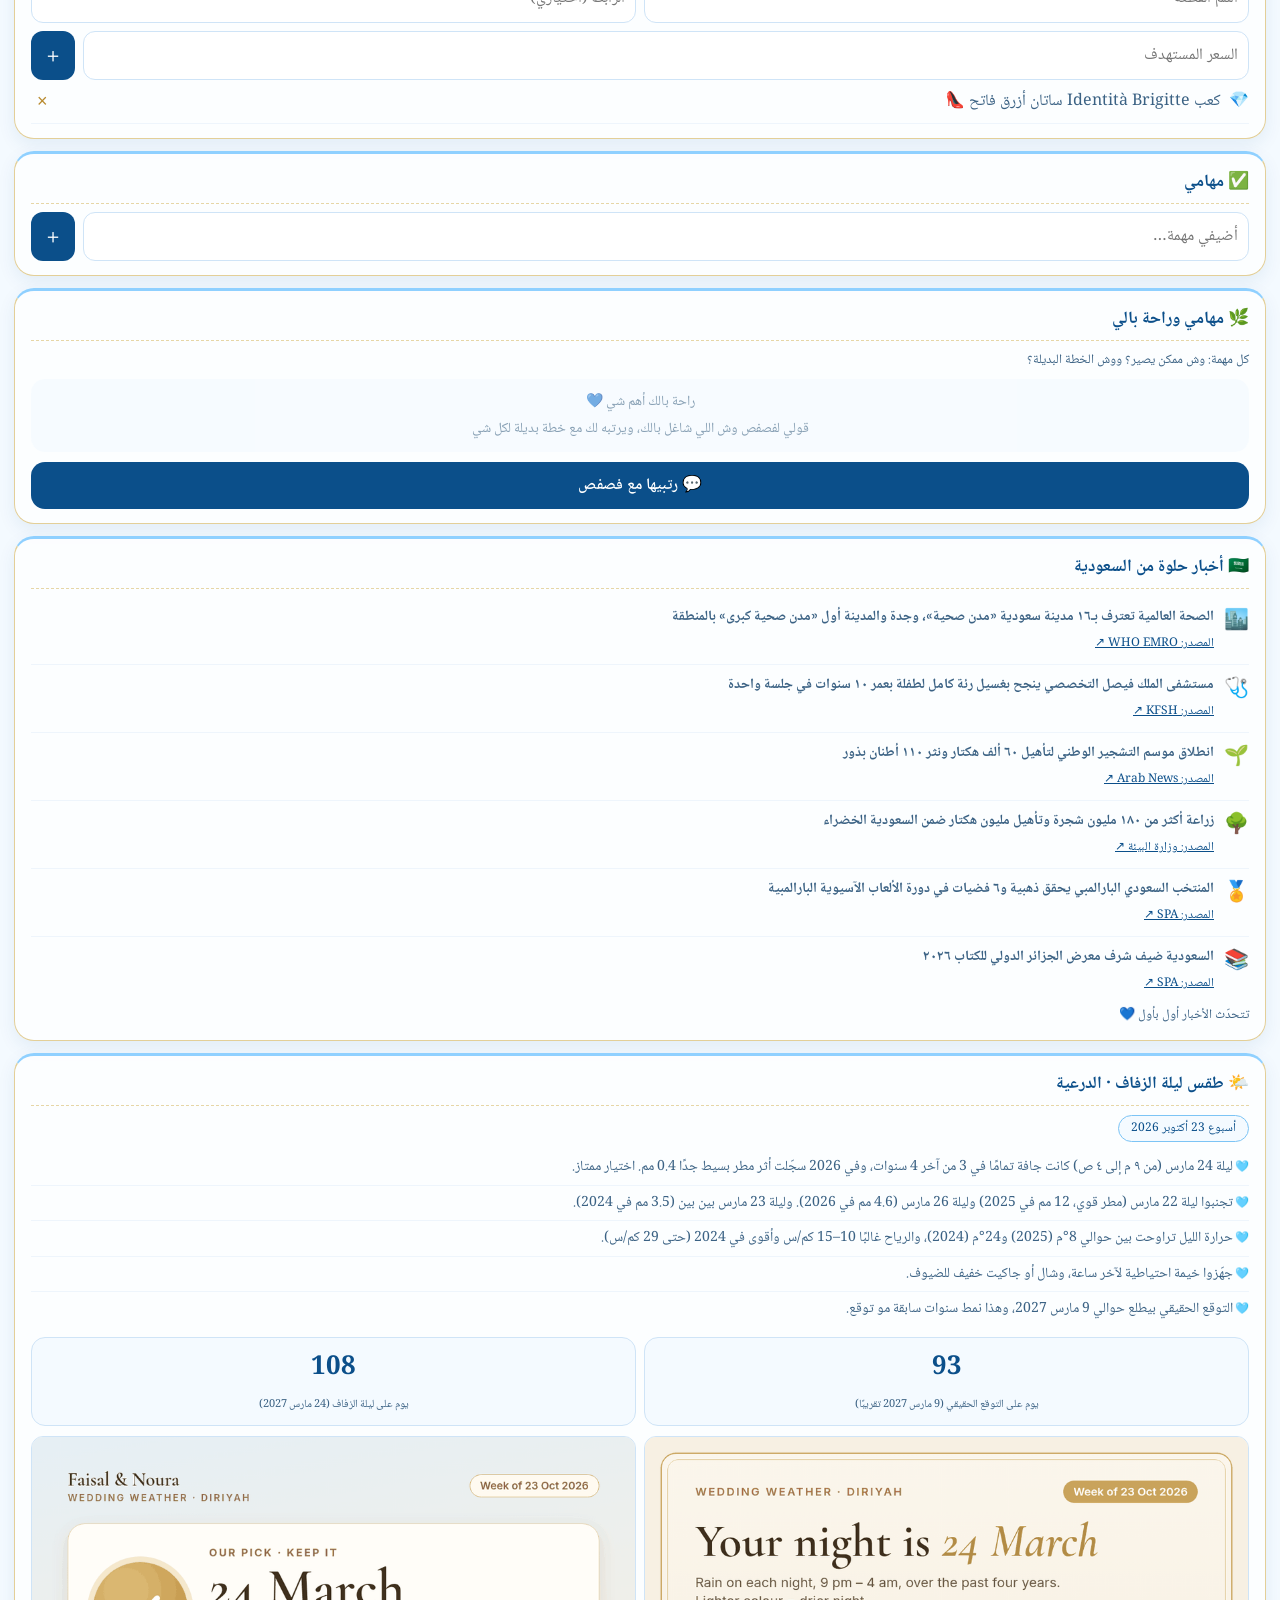
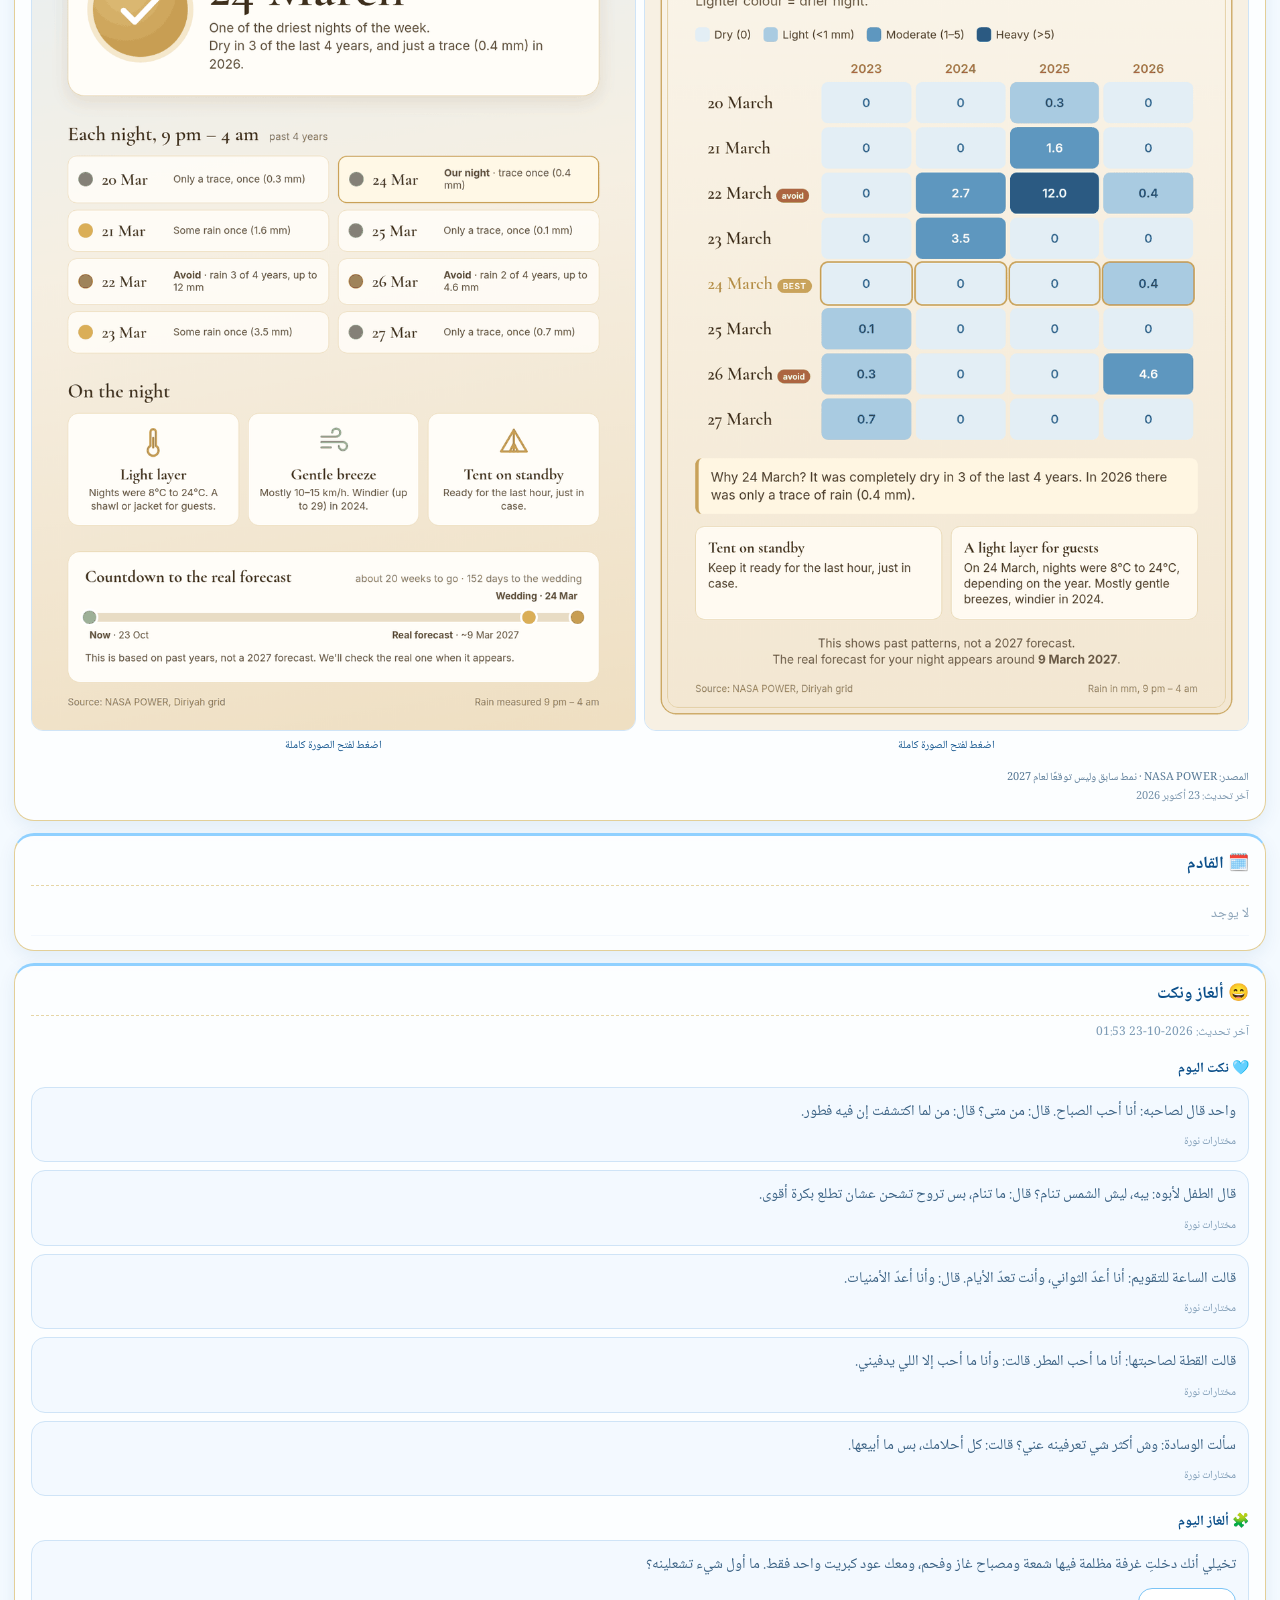
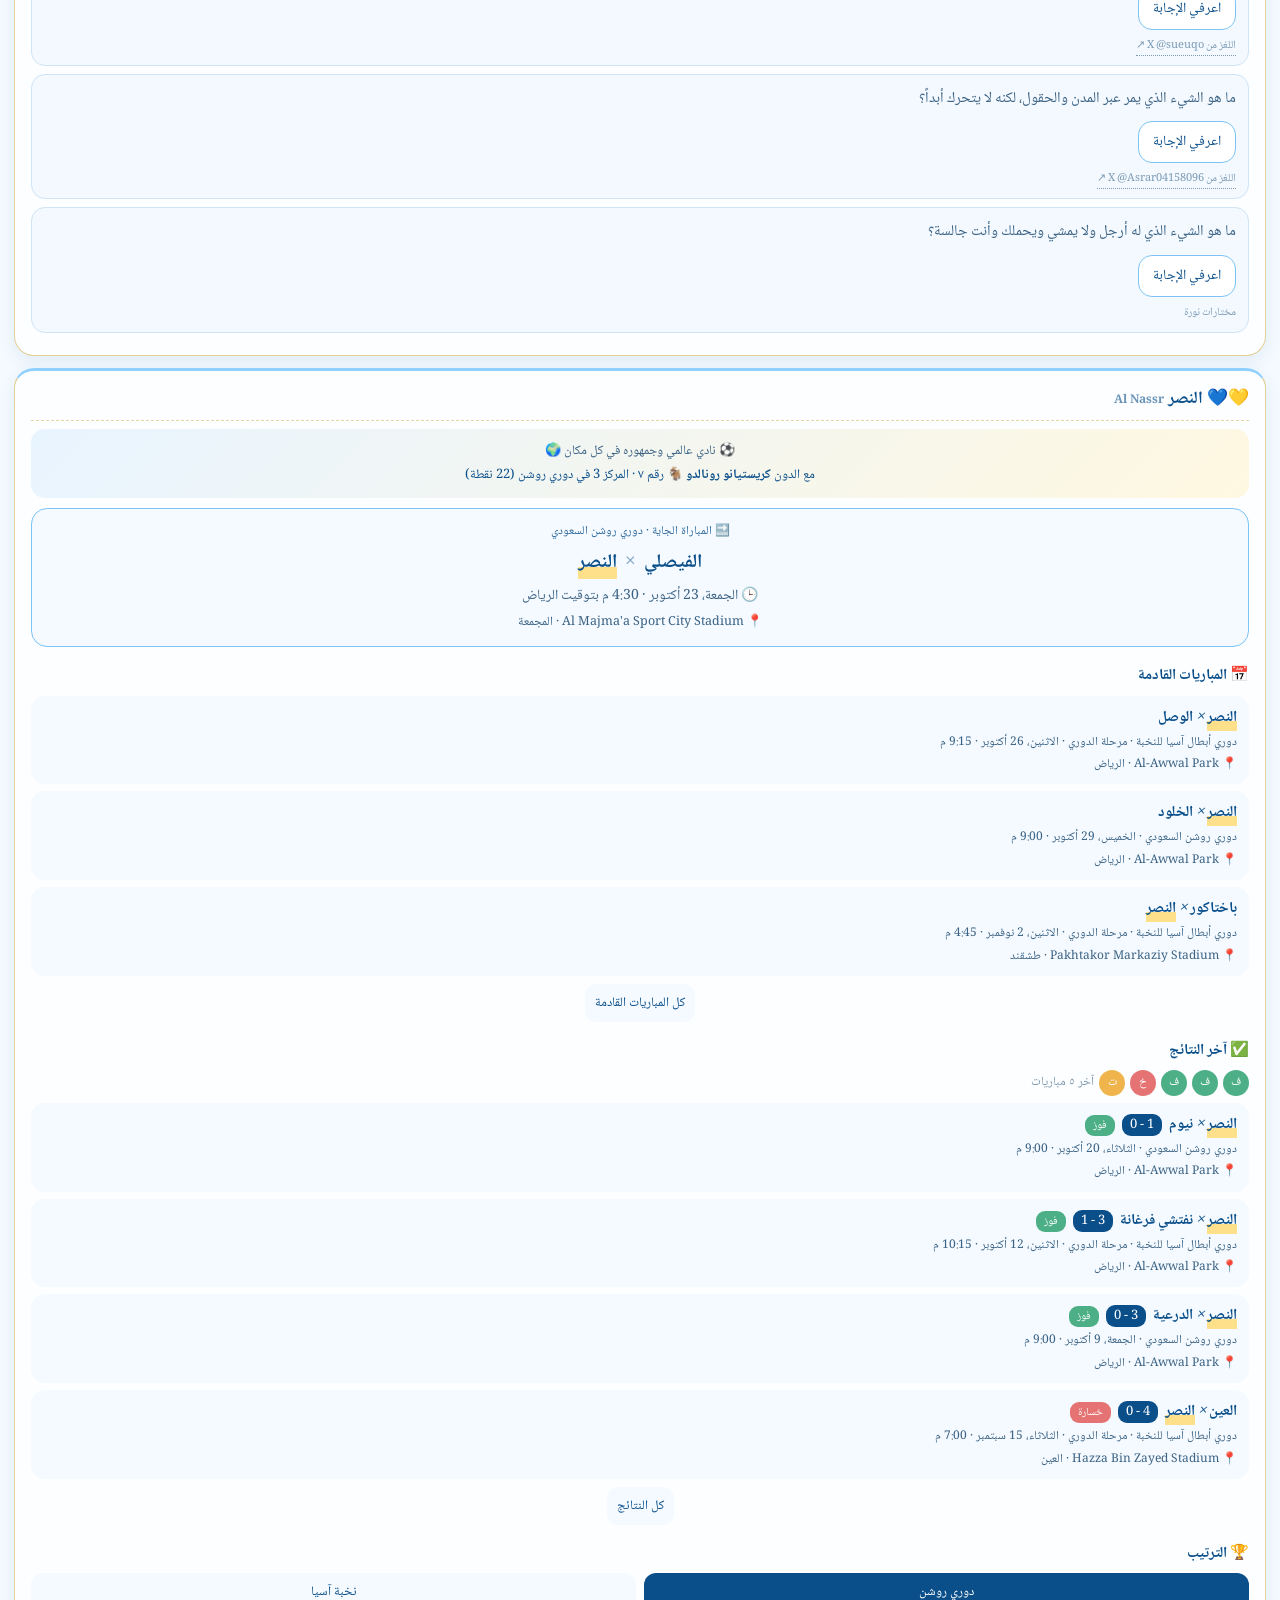
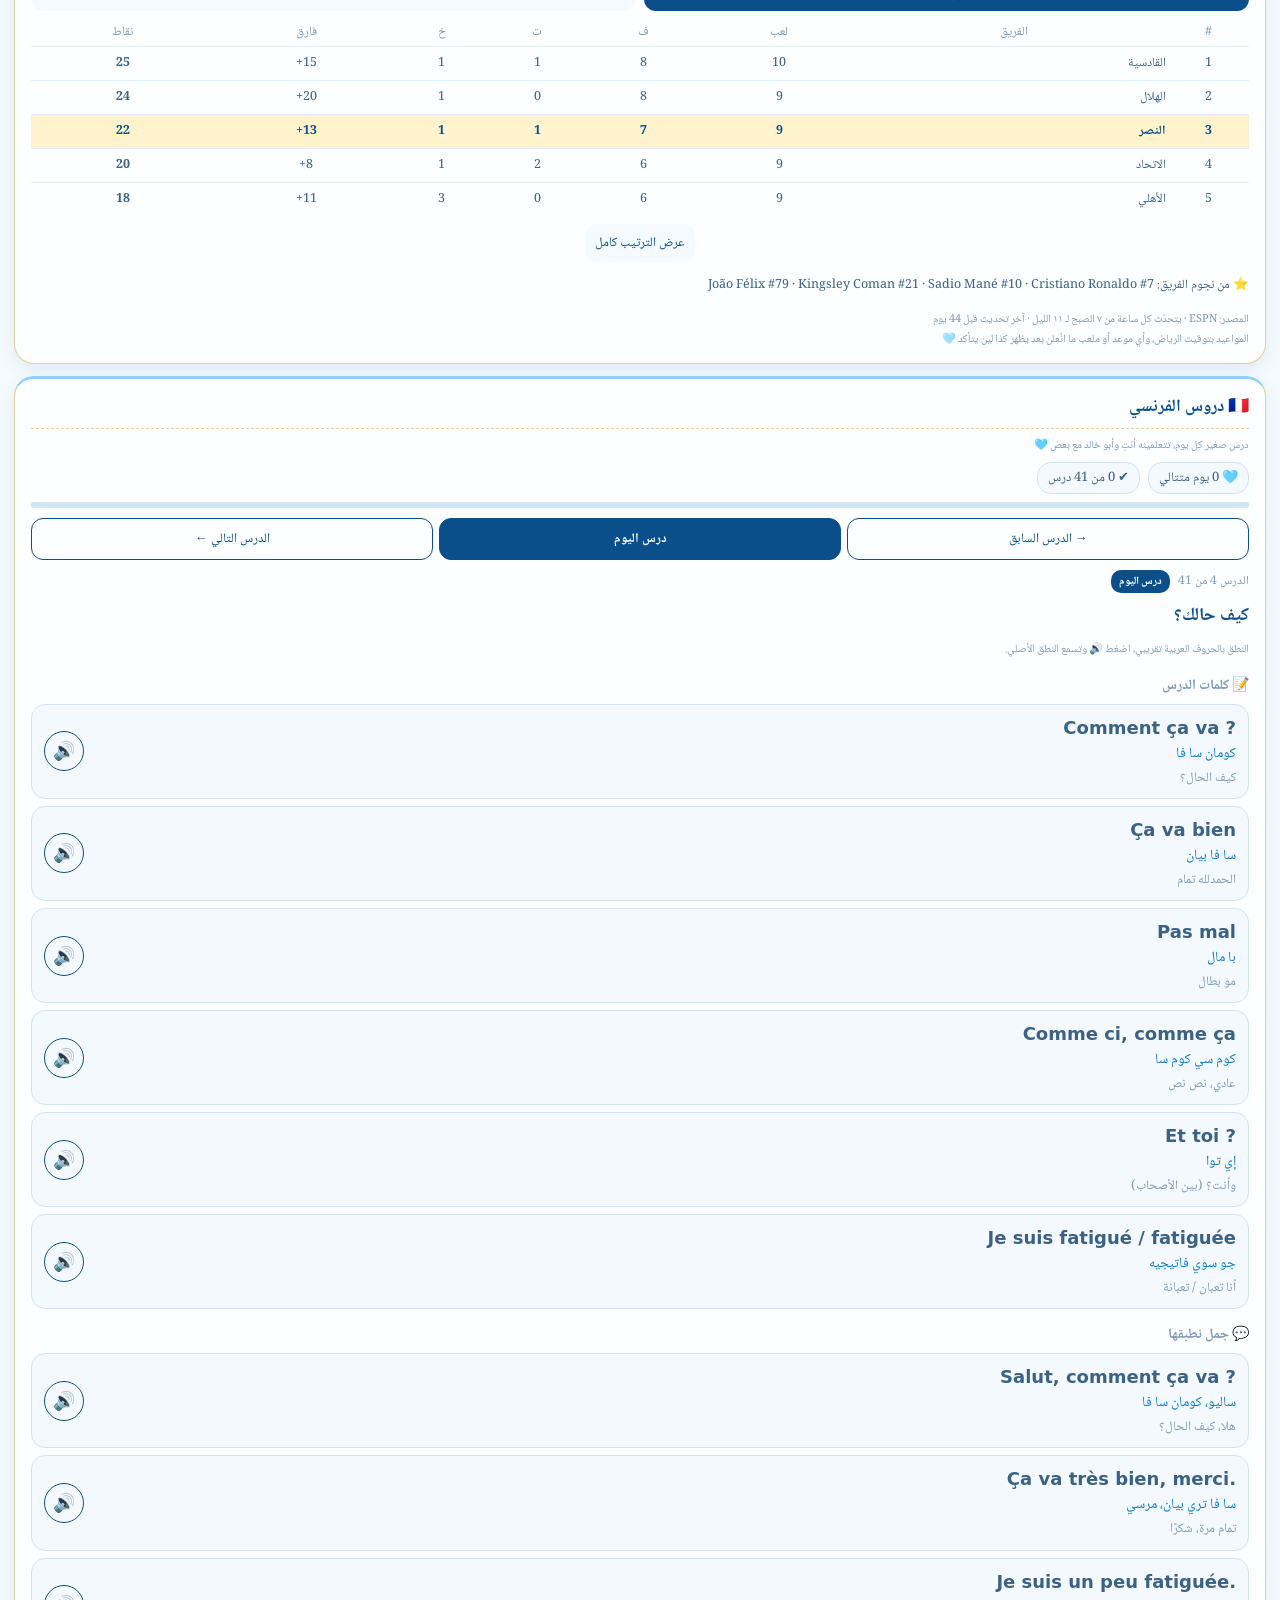
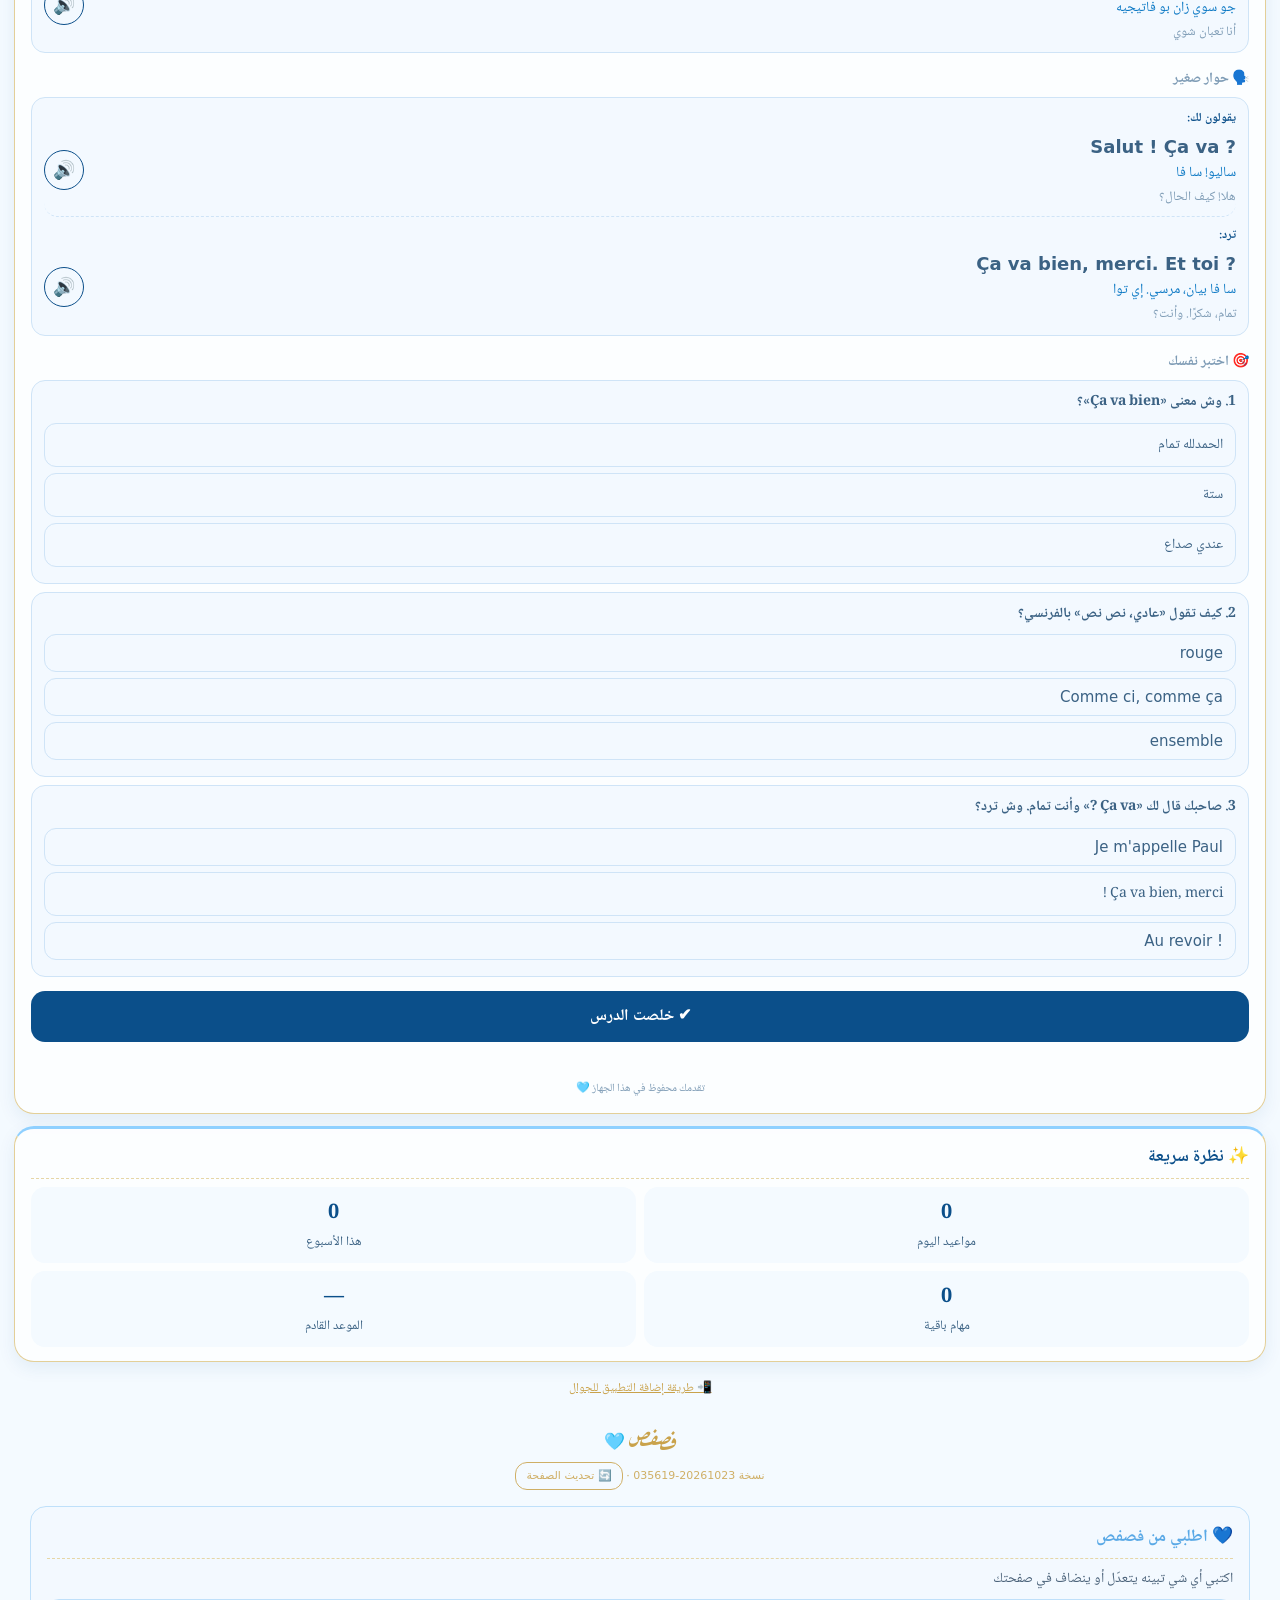
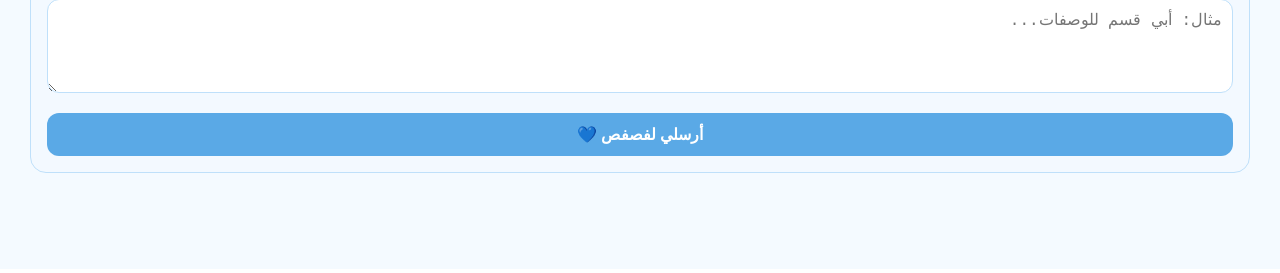
==== commit 79e18e0e: "feat: direct note sync between the two pages (shared store) + request mirroring" ====
--- a/index.html
+++ b/index.html
@@ -6,7 +6,7 @@
 <meta name="apple-mobile-web-app-status-bar-style" content="default"><meta name="apple-mobile-web-app-title" content="الشيخة نورة">
 <link rel="preconnect" href="https://fonts.googleapis.com"><link href="https://fonts.googleapis.com/css2?family=Aref+Ruqaa:wght@700&family=Noto+Naskh+Arabic:wght@400;600;700&display=swap" rel="stylesheet">
 <link rel="stylesheet" href="style.css"><link rel="stylesheet" href="french.css"><link rel="stylesheet" href="nassr.css"><link rel="stylesheet" href="nav.css"><script>
-window.APP_VERSION='20261023-035542';
+window.APP_VERSION='20261023-035619';
 (function(){
 var V=window.APP_VERSION,ss=window.sessionStorage,sw=navigator.serviceWorker;
 function reset(){var p=[];
@@ -69,7 +69,7 @@
 <textarea id="askText" rows="4" style="width:100%;box-sizing:border-box;border-radius:12px;padding:10px;font-size:16px;background:#ffffff;color:#1f3b57;border:1px solid #bfe0fa" placeholder="مثال: أبي قسم للوصفات..."></textarea>
 <button id="askBtn" style="margin-top:10px;width:100%;padding:12px;border:0;border-radius:12px;background:#5aa9e6;color:#fff;font-weight:700;font-size:16px">أرسلي لفصفص 💙</button>
 </section>
-<script>document.getElementById('askBtn').onclick=function(){var t=document.getElementById('askText').value.trim();if(!t)return;location.href='https://wa.me/966590900178?text='+encodeURIComponent('طلب من ست الكل لصفحتها: '+t);};</script>
+<script>document.getElementById('askBtn').onclick=function(){var t=document.getElementById('askText').value.trim();if(!t)return;var _m='طلب من ست الكل لصفحتها: '+t;window.NoteSync&&NoteSync.req(_m,'ask');location.href='https://wa.me/966590900178?text='+encodeURIComponent(_m);};</script>
 <script src="fun.js"></script><script src="weather.js"></script>
-<script src="note.js"></script><script>window.FR_CFG={theme:'n',intro:'درس صغير كل يوم، تتعلمينه أنتِ وأبو خالد مع بعض 🩵',finish:'🩵 أحسنتِ! خلصتي درس اليوم',foot:'تقدمك محفوظ في هذا الجهاز 🩵'};</script><script src="nassr.js"></script><script src="nav.js"></script>
+<script src="note-config.js"></script><script src="note.js"></script><script>window.FR_CFG={theme:'n',intro:'درس صغير كل يوم، تتعلمينه أنتِ وأبو خالد مع بعض 🩵',finish:'🩵 أحسنتِ! خلصتي درس اليوم',foot:'تقدمك محفوظ في هذا الجهاز 🩵'};</script><script src="nassr.js"></script><script src="nav.js"></script>
 <script src="french.js"></script><!--CG:JS--><script>window.CG_CFG={"theme": "n", "bot": "فصفص", "wa": "966590900178", "prefix": "طلب لفصفص (صفحة ست الكل): ", "title": "🛎️ الكونسيرج 🩵", "intro": "قولي لفصفص وش تبين: حجز أي شي، في أي مكان وأي وقت 🩵 اختاري الخدمة، عبّي التفاصيل، ويفتح لك واتساب برسالة مرتبة جاهزة.", "rule": "فصفص يجهّز الحجز لين خطوة الدفع بس، والدفع يتم منكم بعد ما تراجعون التفاصيل 🩵", "payNote": "جهّزه لين خطوة الدفع فقط، والدفع يتم منّا بعد المراجعة 🩵", "send": "أرسلي لفصفص 🩵", "me": "NORAH SULAIMAN A AL THUNAYYAN", "pax": [{"n": "NORAH SULAIMAN A AL THUNAYYAN", "l": "نورة"}, {"n": "FAISAL MOHAMMED F ALMOAMMAR", "l": "أبو خالد"}]};</script><script src="concierge.js"></script><!--/CG:JS--></body></html>
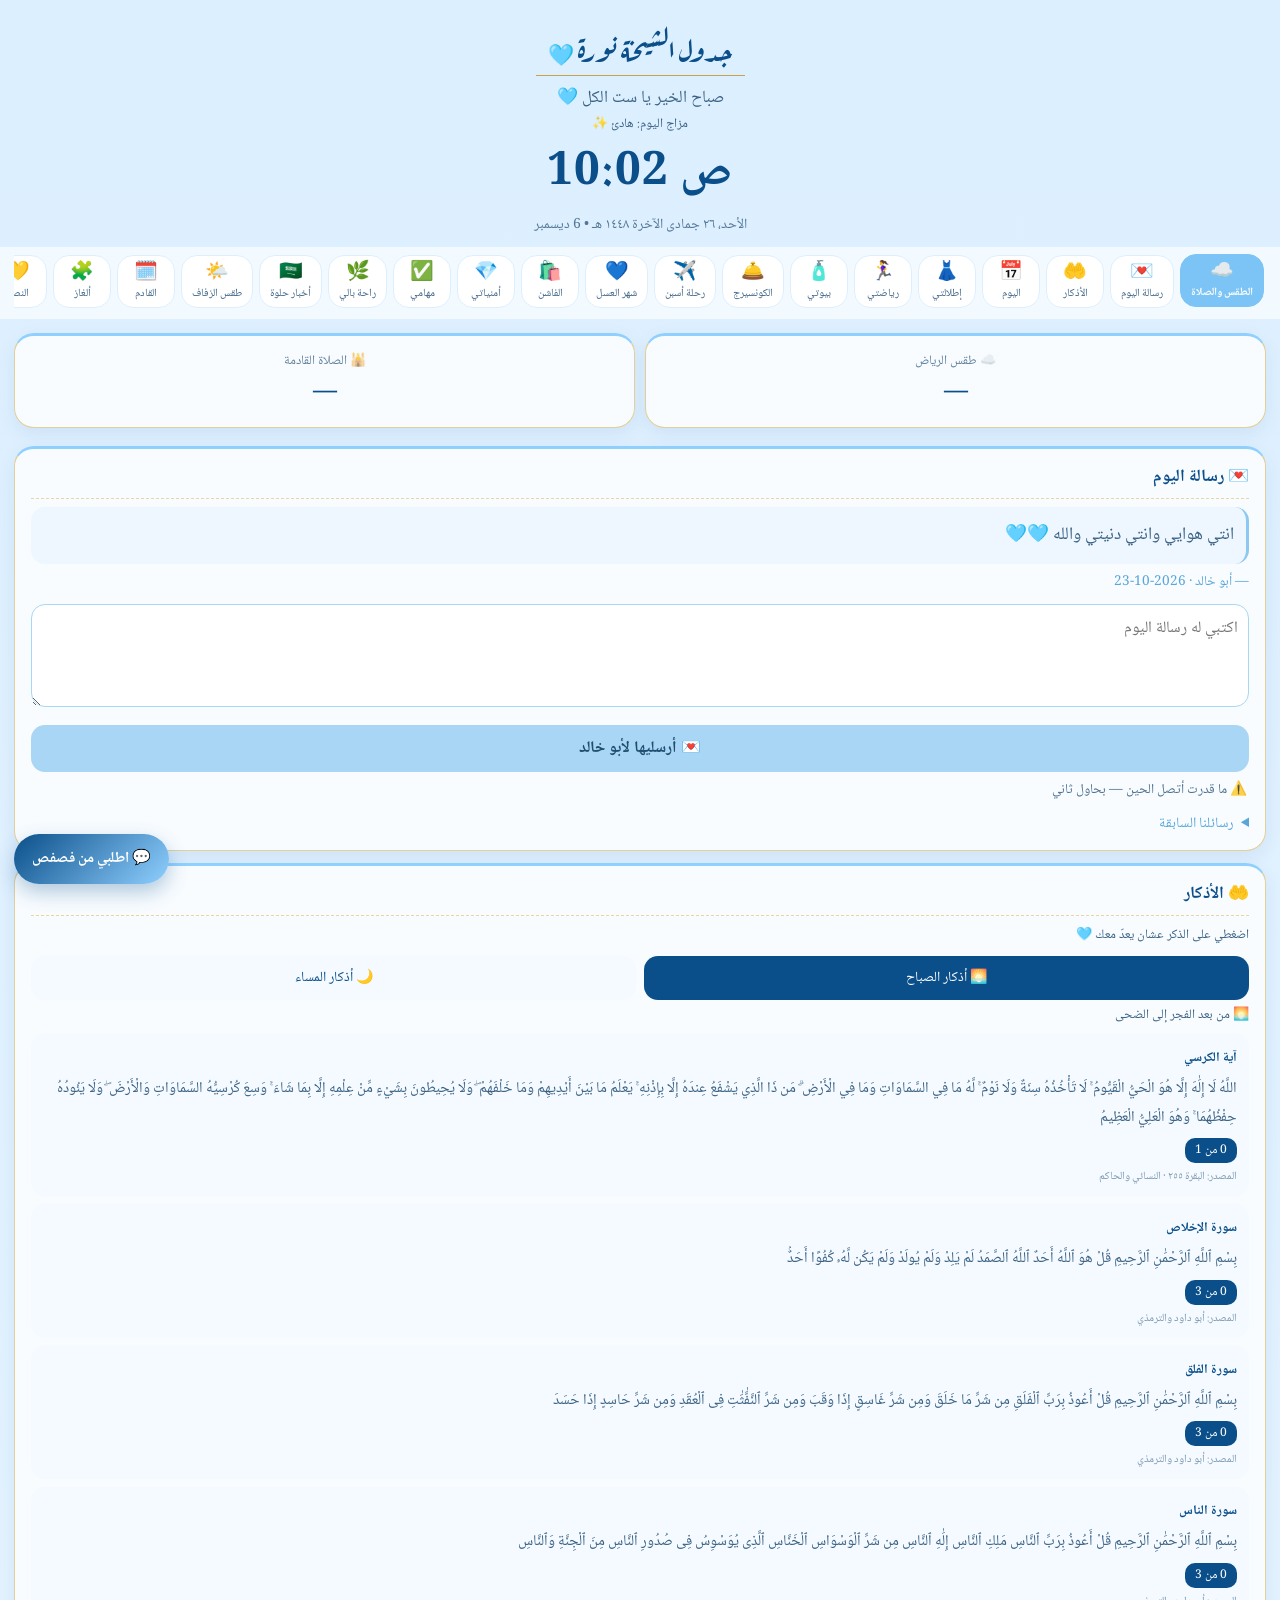
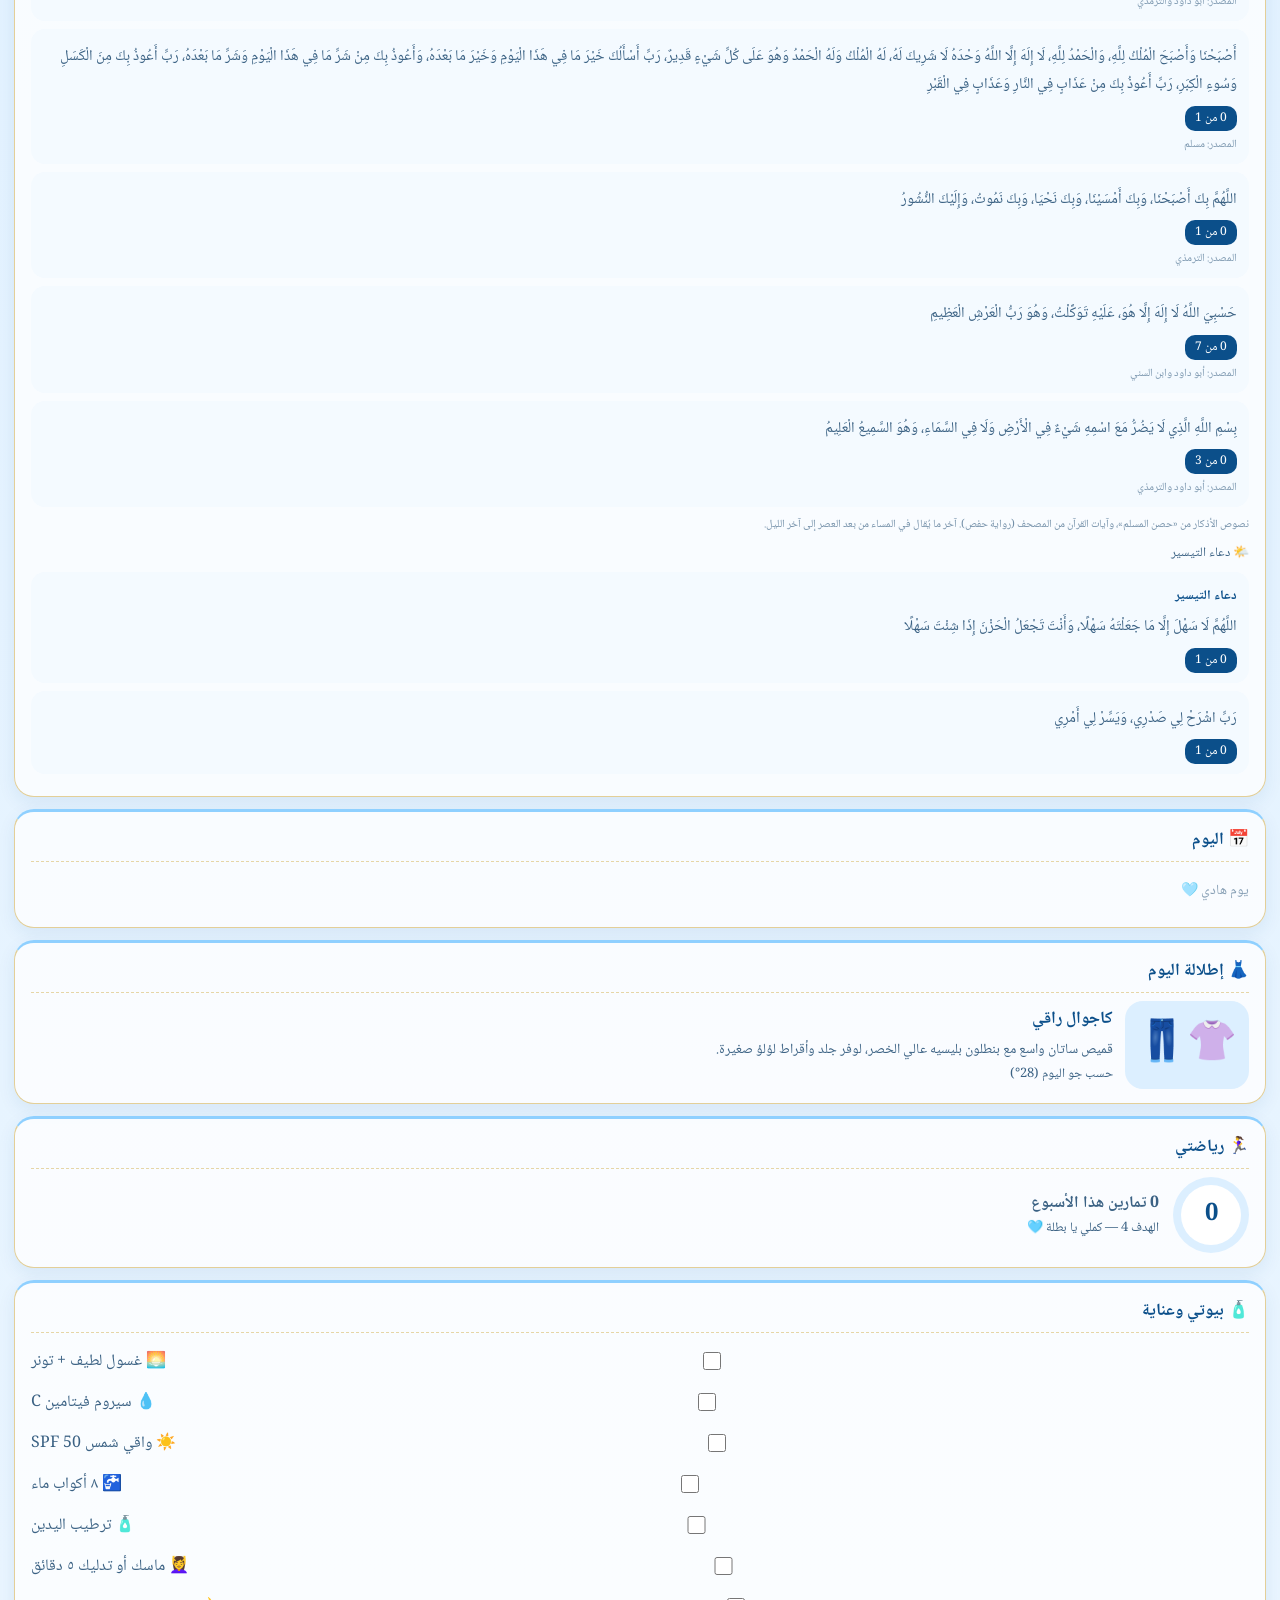
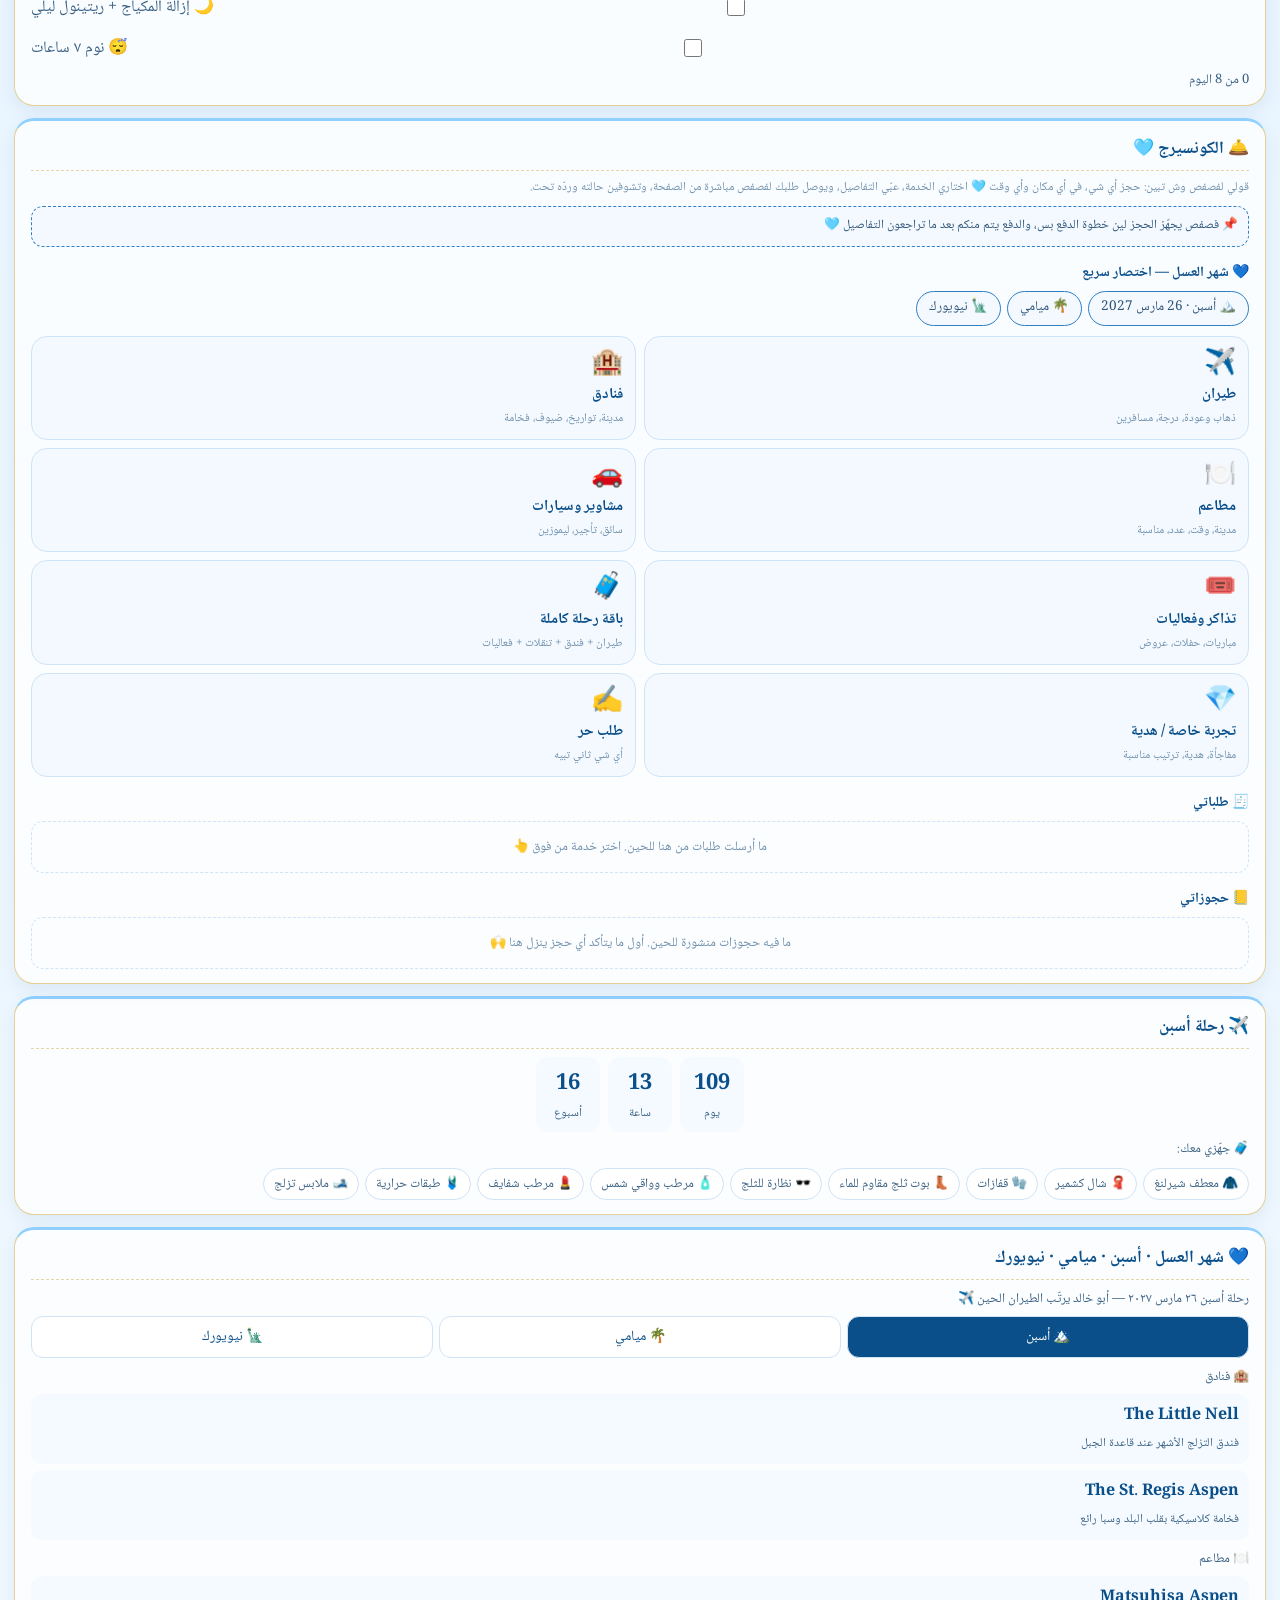
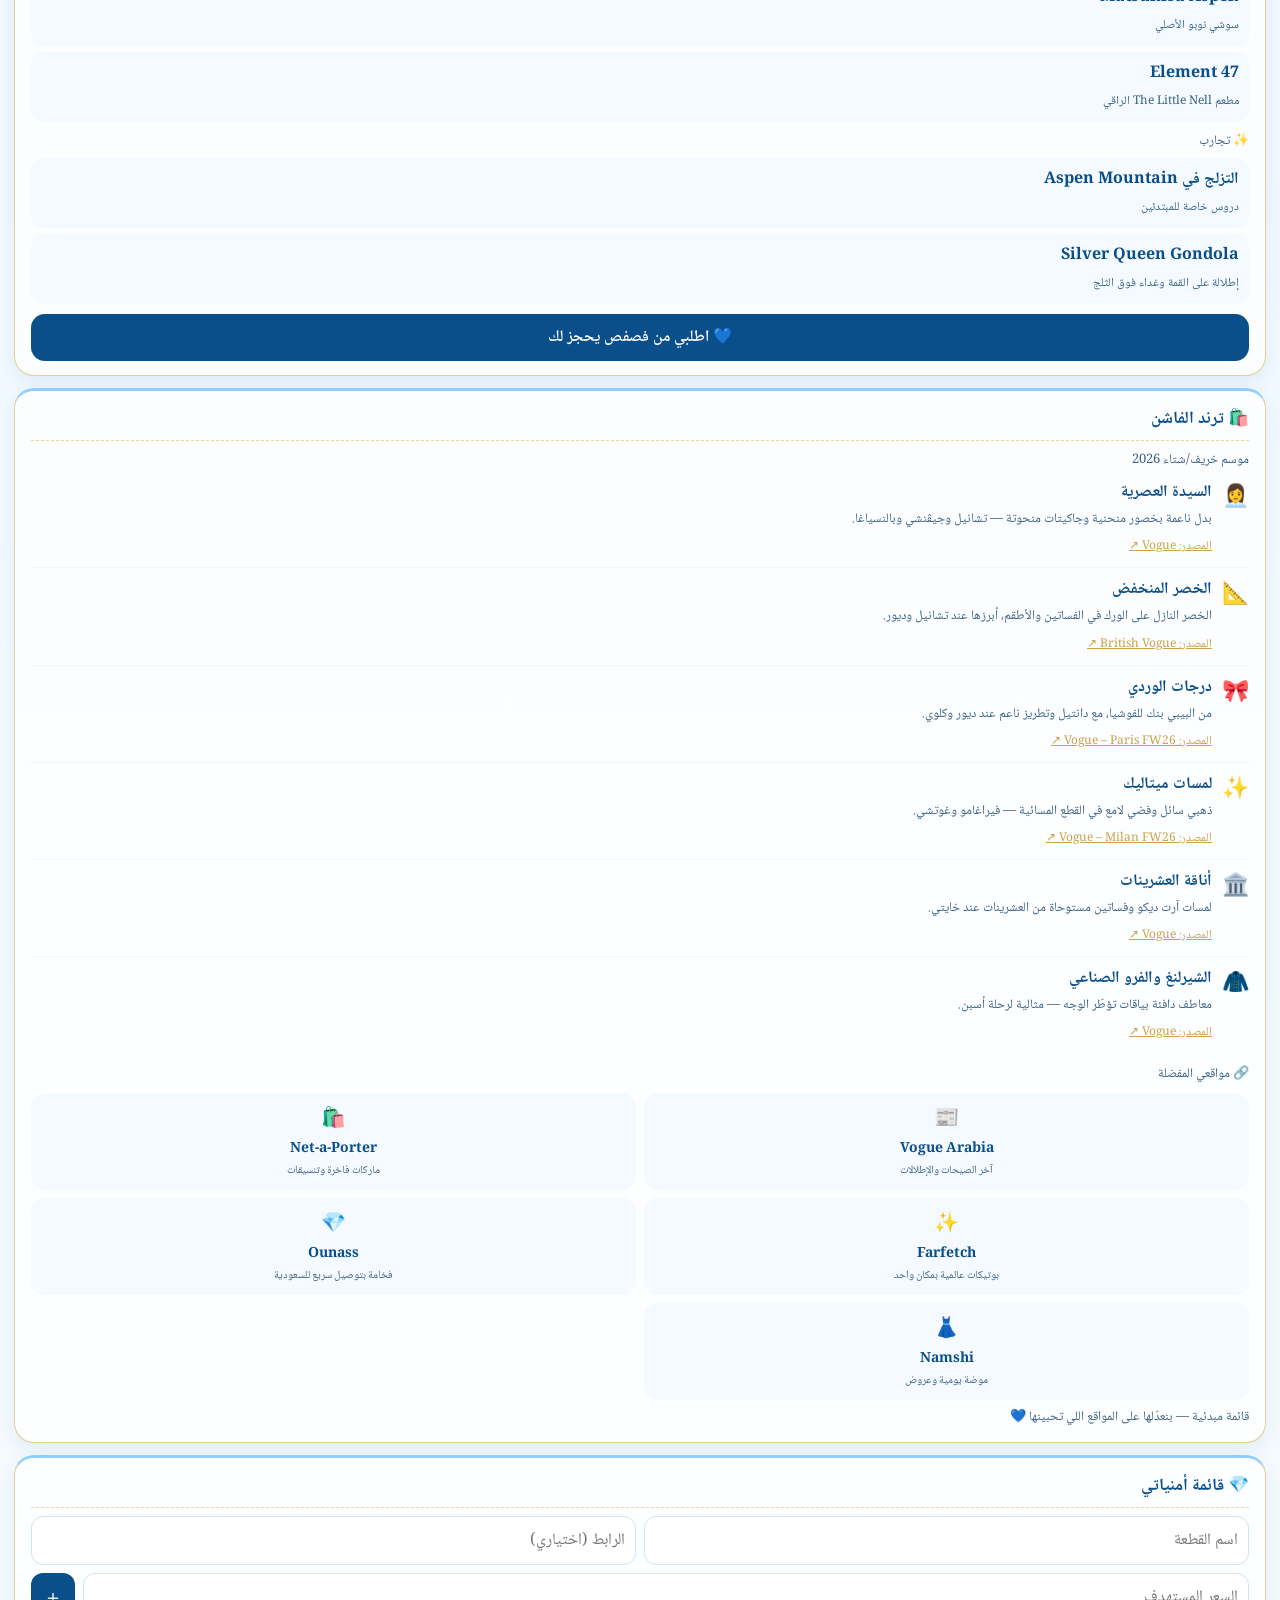
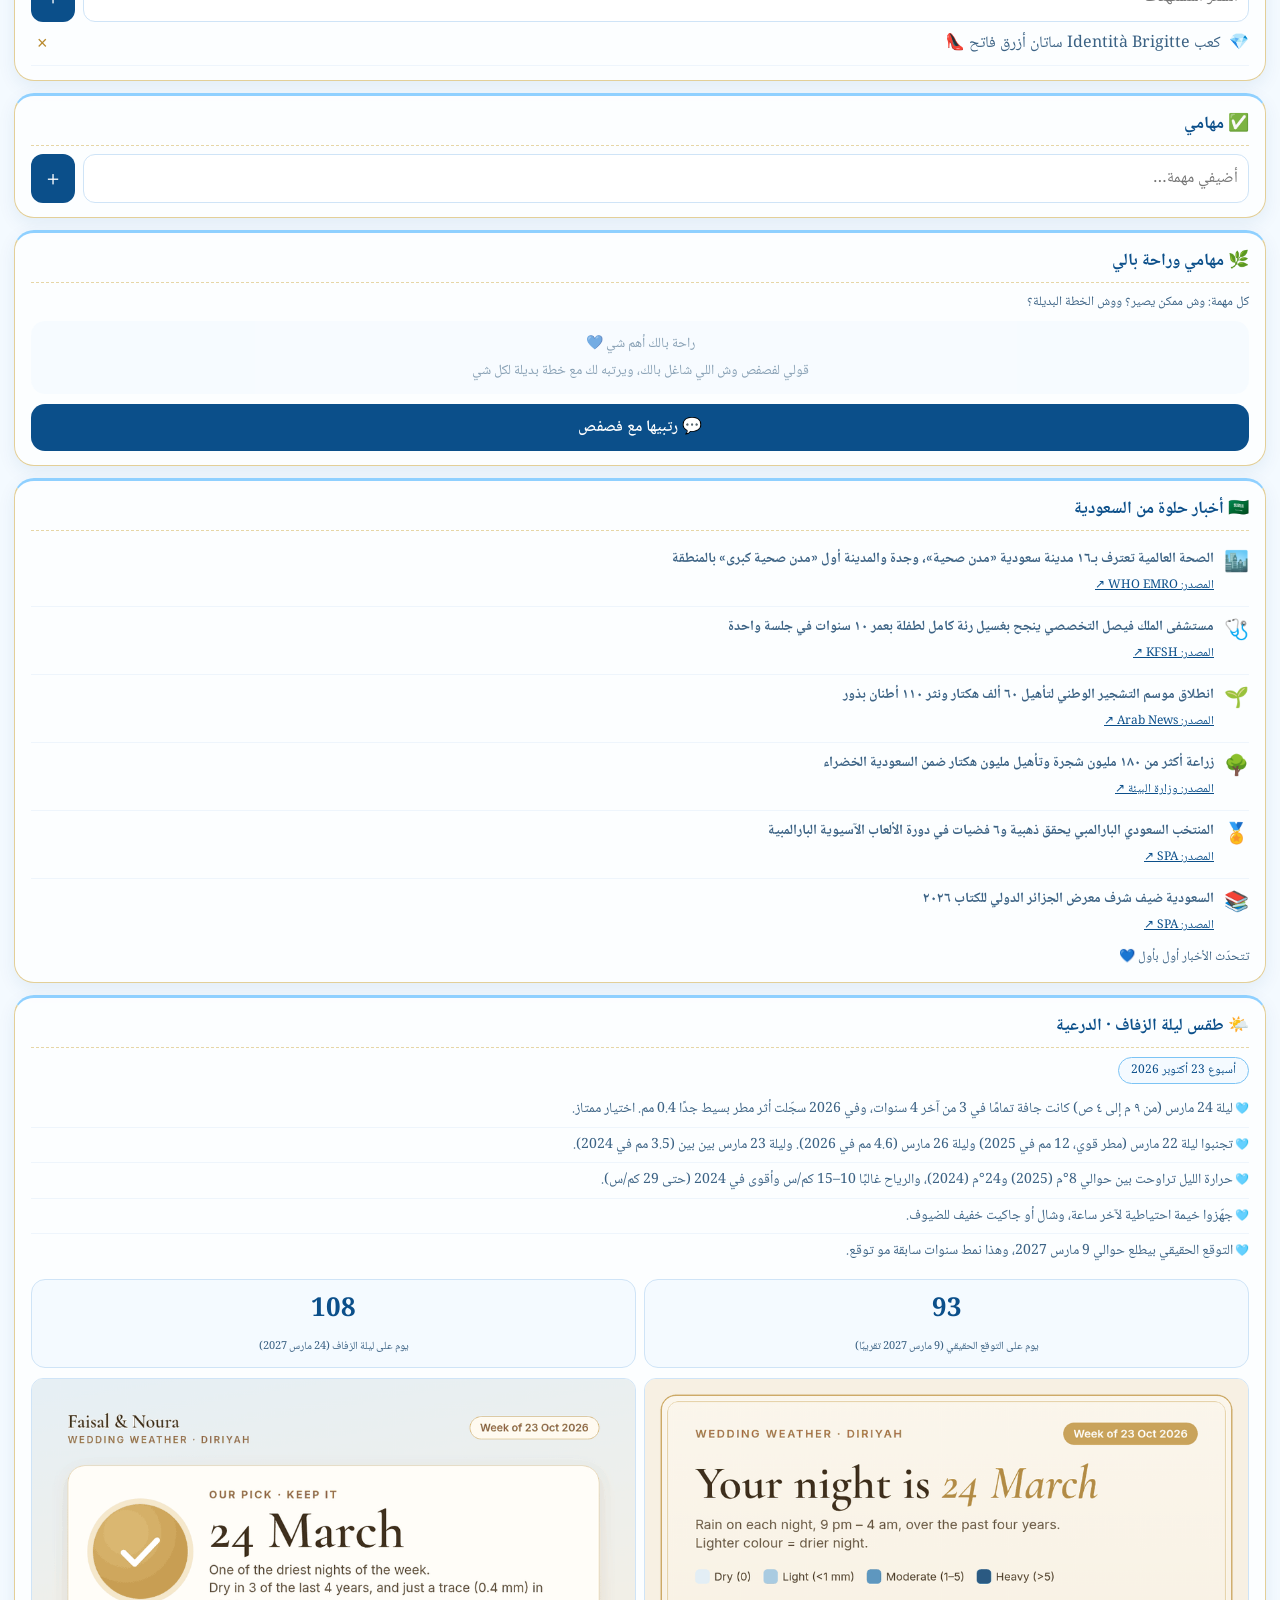
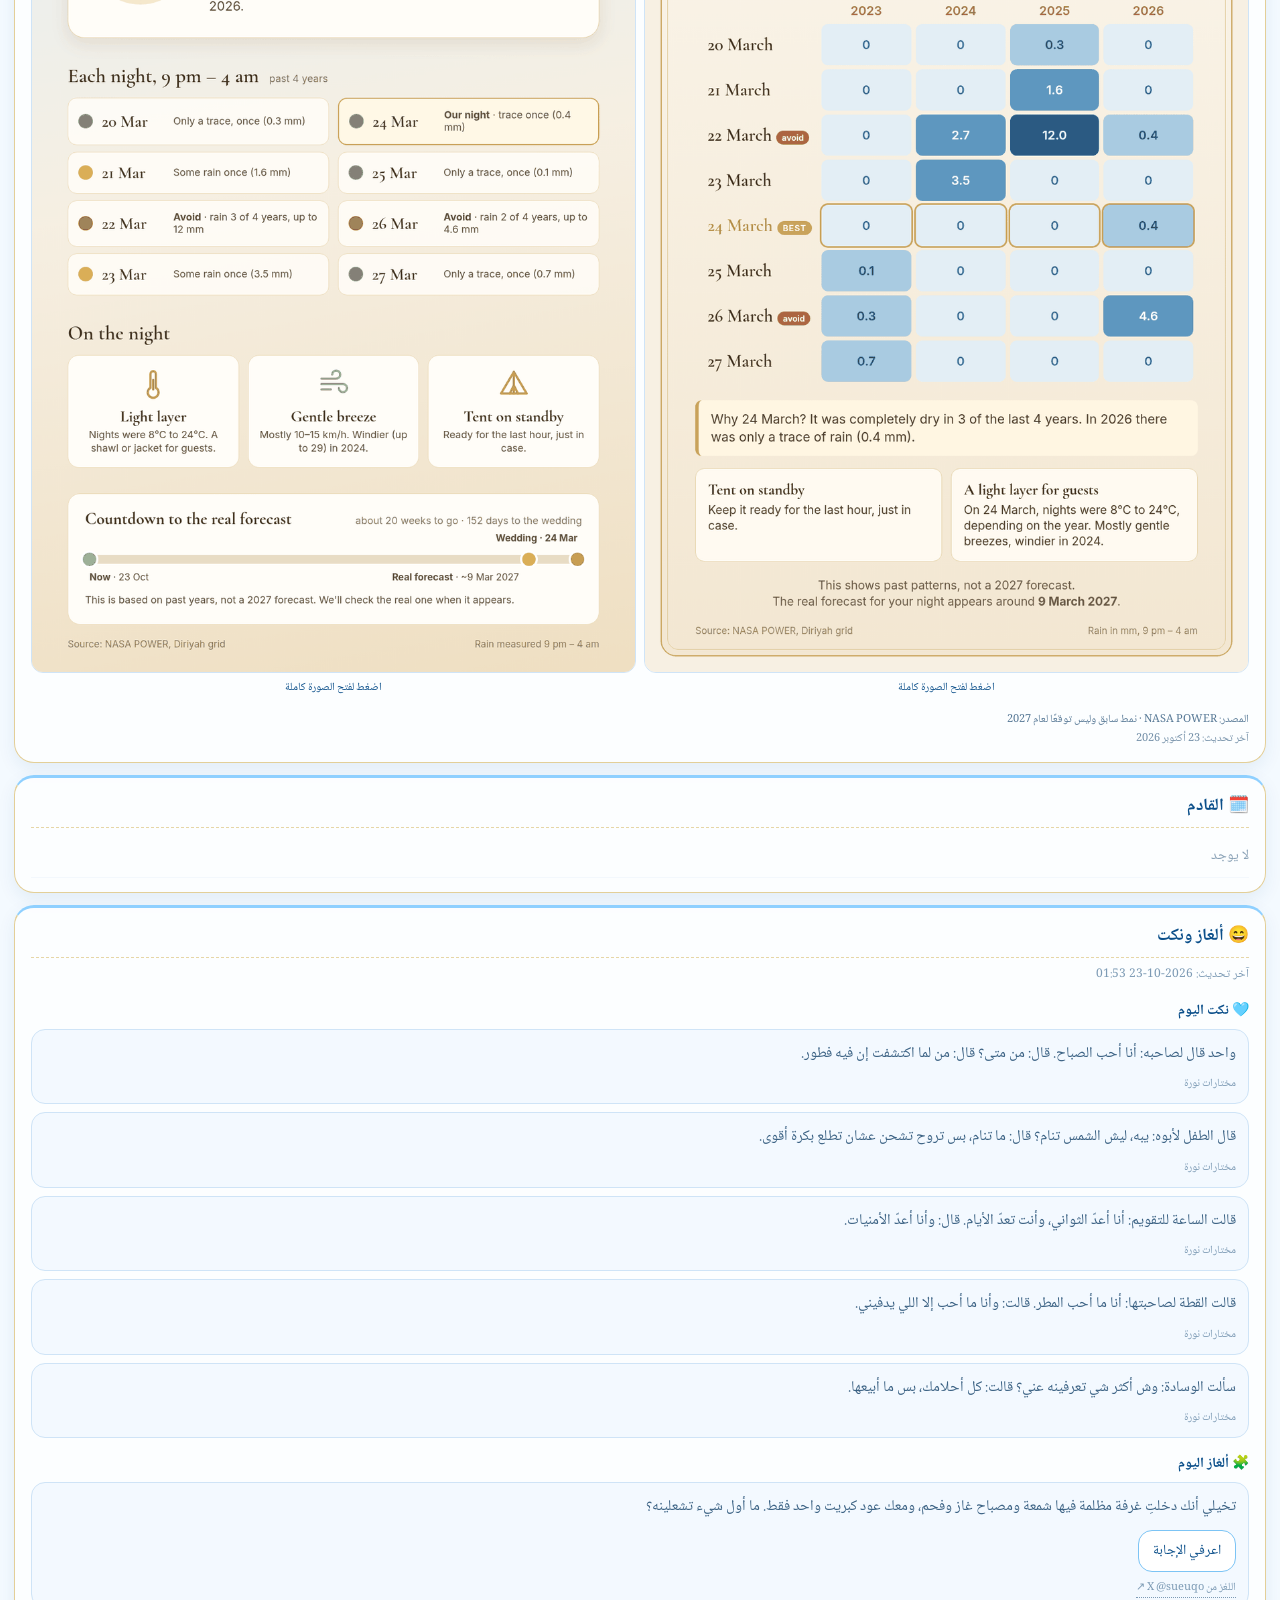
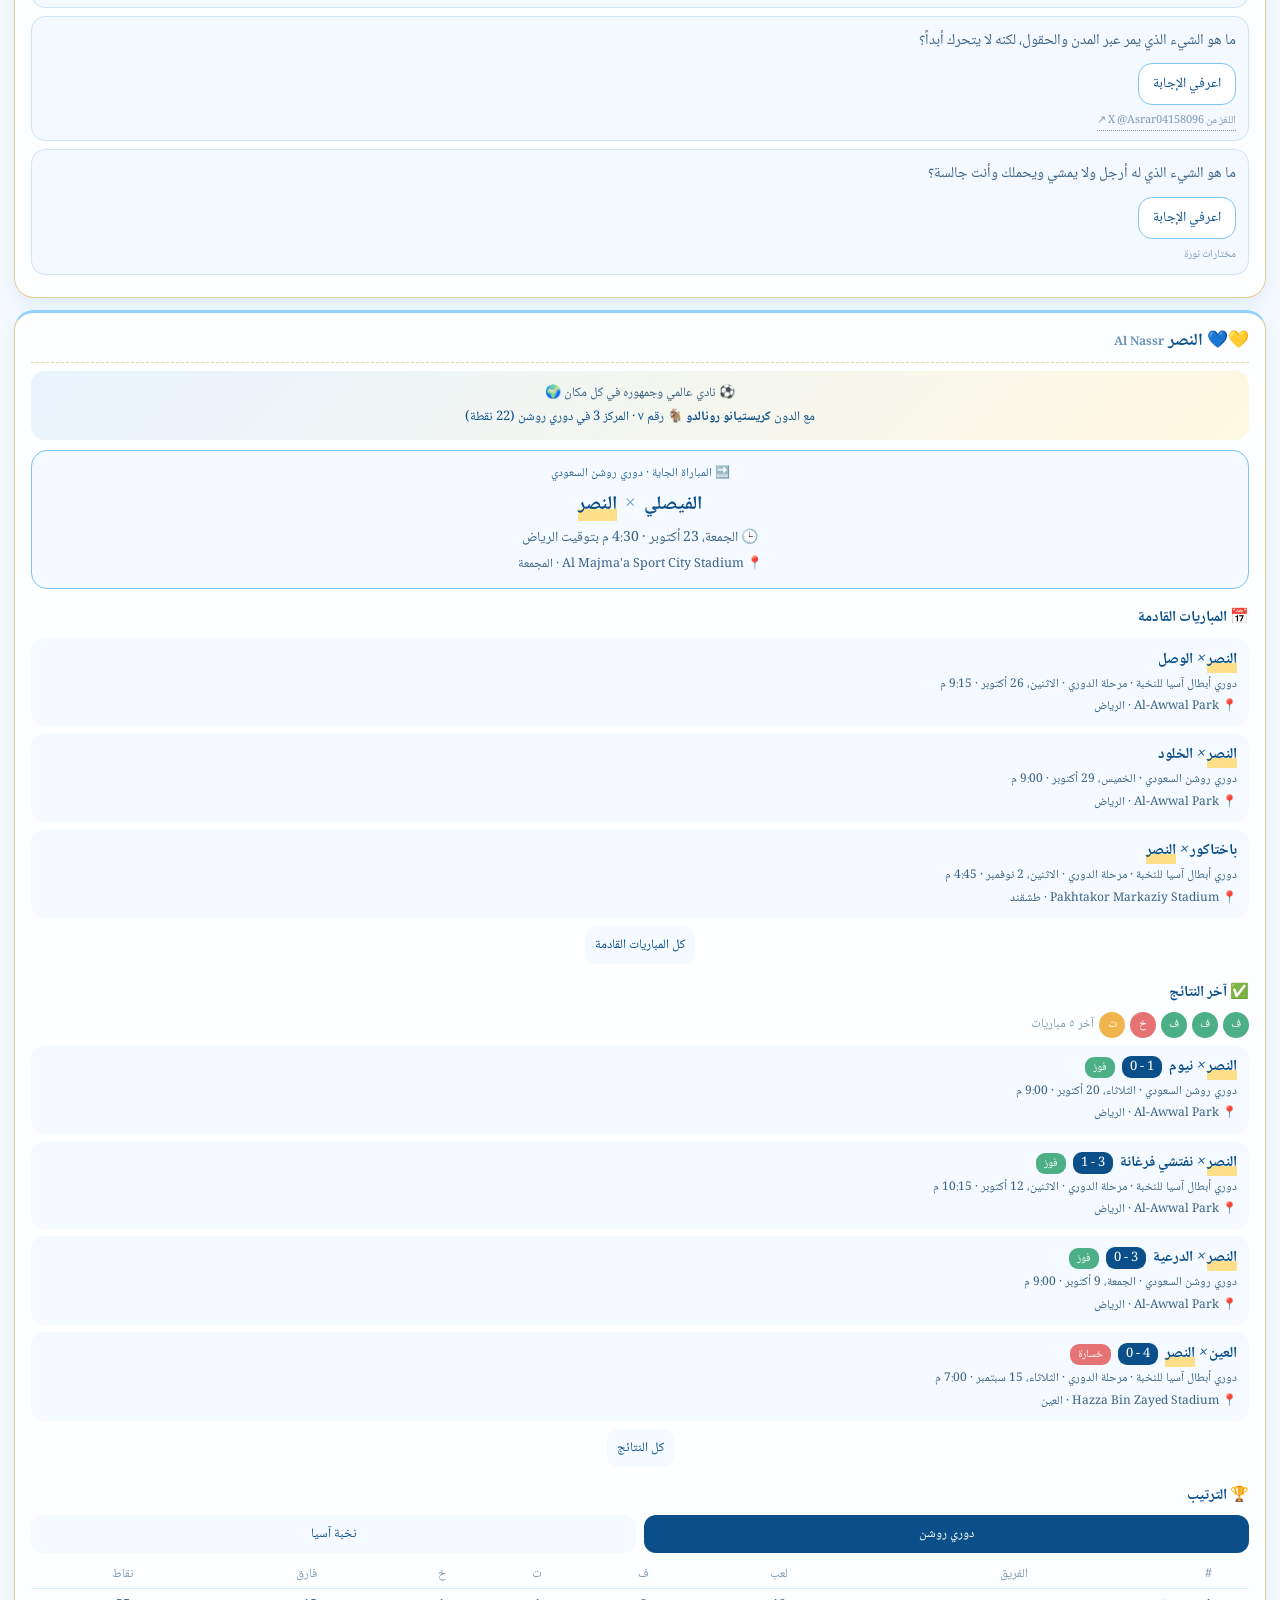
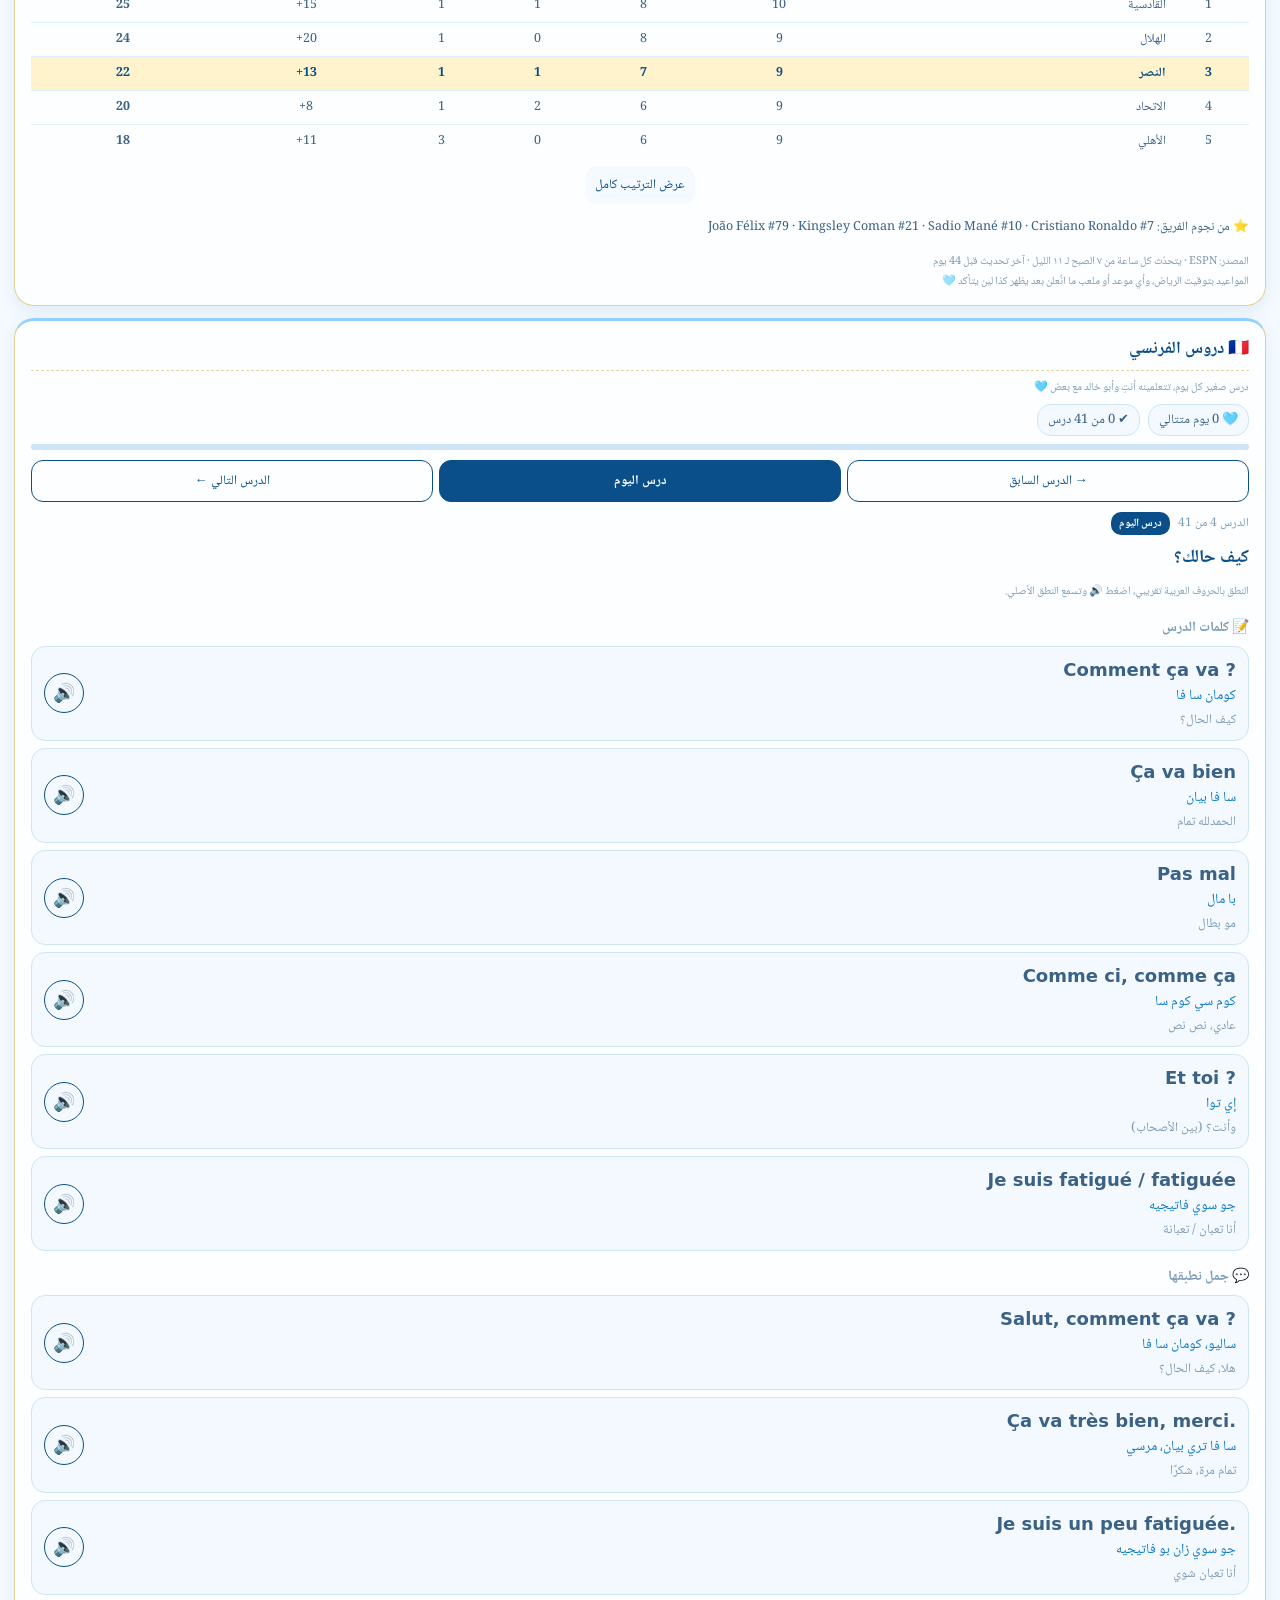
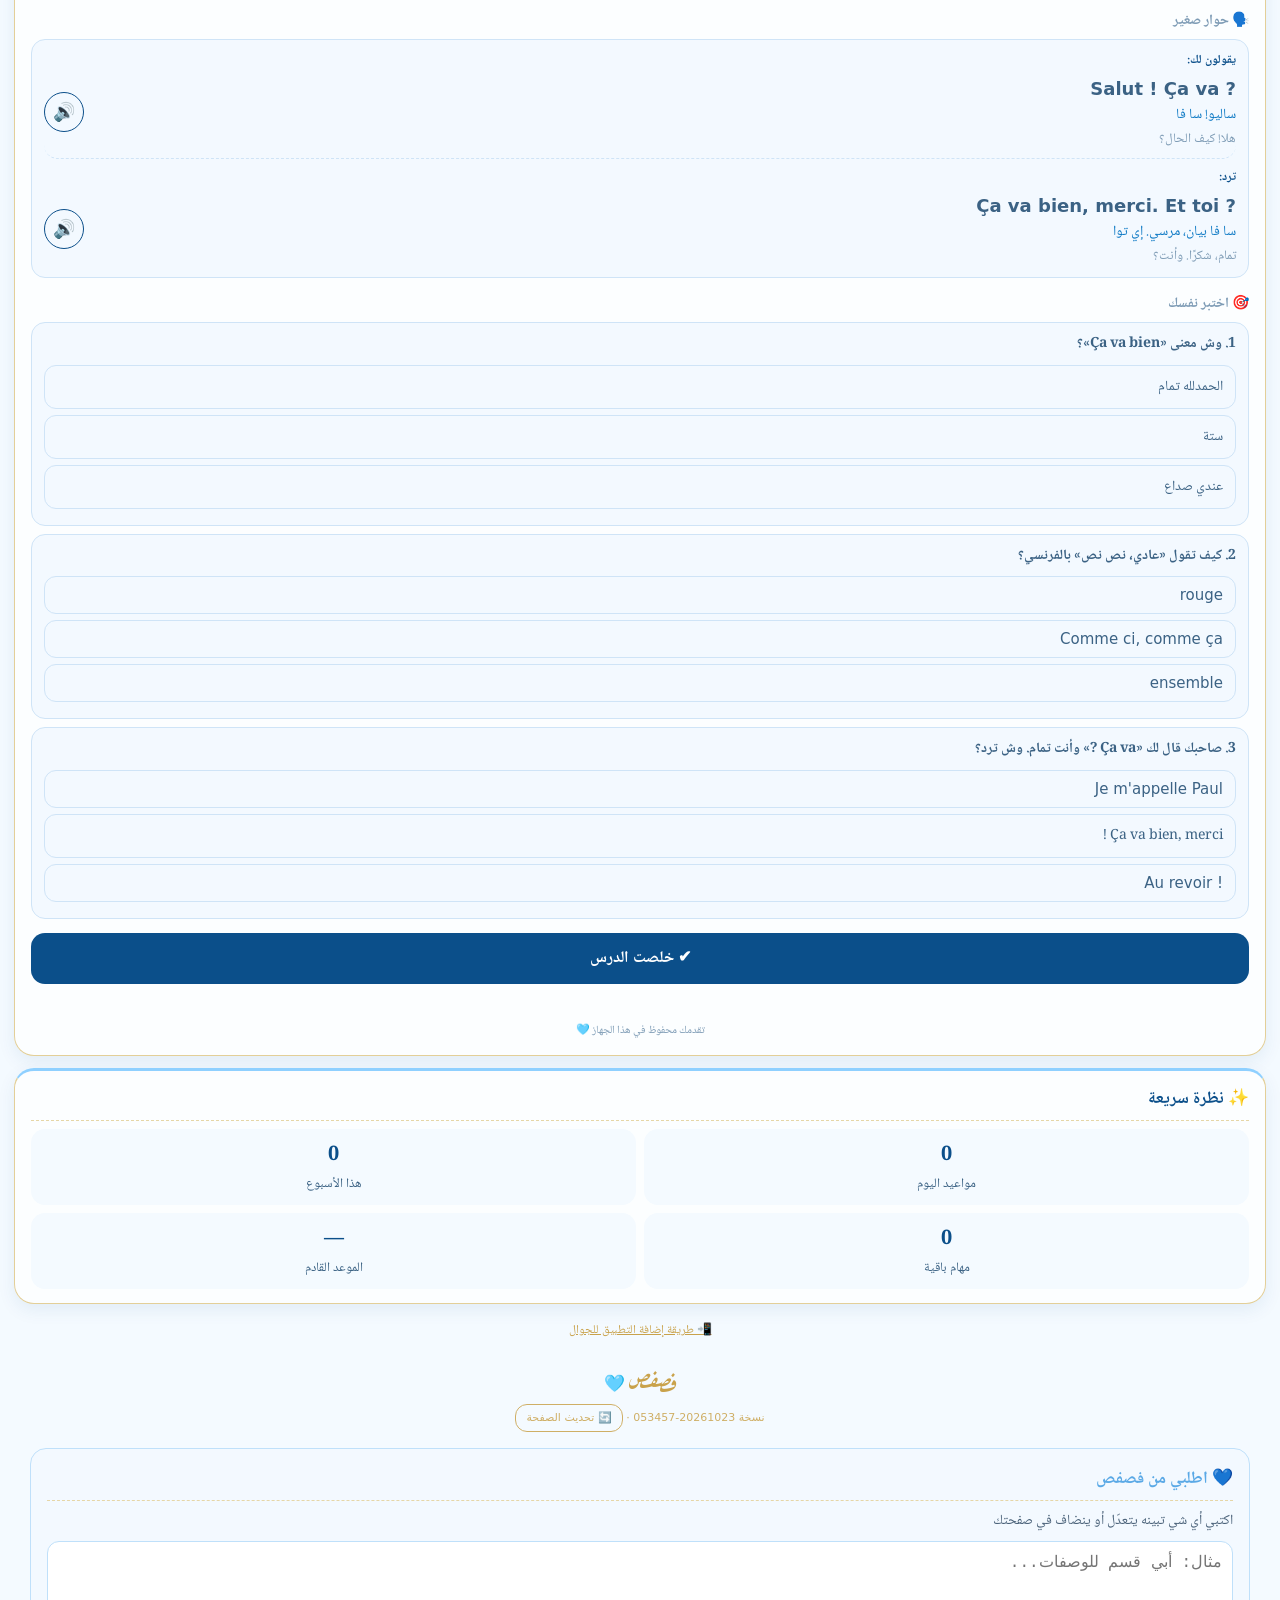
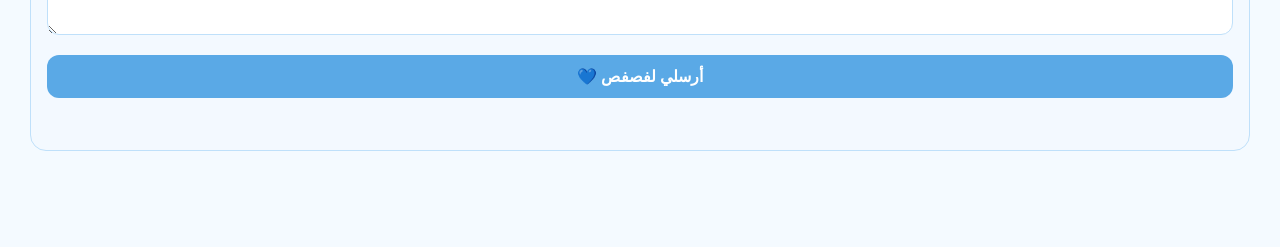
==== commit 6fff6d7b: "feat: concierge + ask box send straight to the assistant (no WhatsApp), status chips + replies" ====
--- a/index.html
+++ b/index.html
@@ -6,7 +6,7 @@
 <meta name="apple-mobile-web-app-status-bar-style" content="default"><meta name="apple-mobile-web-app-title" content="الشيخة نورة">
 <link rel="preconnect" href="https://fonts.googleapis.com"><link href="https://fonts.googleapis.com/css2?family=Aref+Ruqaa:wght@700&family=Noto+Naskh+Arabic:wght@400;600;700&display=swap" rel="stylesheet">
 <link rel="stylesheet" href="style.css"><link rel="stylesheet" href="french.css"><link rel="stylesheet" href="nassr.css"><link rel="stylesheet" href="nav.css"><script>
-window.APP_VERSION='20261023-035619';
+window.APP_VERSION='20261023-053457';
 (function(){
 var V=window.APP_VERSION,ss=window.sessionStorage,sw=navigator.serviceWorker;
 function reset(){var p=[];
@@ -69,7 +69,7 @@
 <textarea id="askText" rows="4" style="width:100%;box-sizing:border-box;border-radius:12px;padding:10px;font-size:16px;background:#ffffff;color:#1f3b57;border:1px solid #bfe0fa" placeholder="مثال: أبي قسم للوصفات..."></textarea>
 <button id="askBtn" style="margin-top:10px;width:100%;padding:12px;border:0;border-radius:12px;background:#5aa9e6;color:#fff;font-weight:700;font-size:16px">أرسلي لفصفص 💙</button>
 </section>
-<script>document.getElementById('askBtn').onclick=function(){var t=document.getElementById('askText').value.trim();if(!t)return;var _m='طلب من ست الكل لصفحتها: '+t;window.NoteSync&&NoteSync.req(_m,'ask');location.href='https://wa.me/966590900178?text='+encodeURIComponent(_m);};</script>
+
 <script src="fun.js"></script><script src="weather.js"></script>
 <script src="note-config.js"></script><script src="note.js"></script><script>window.FR_CFG={theme:'n',intro:'درس صغير كل يوم، تتعلمينه أنتِ وأبو خالد مع بعض 🩵',finish:'🩵 أحسنتِ! خلصتي درس اليوم',foot:'تقدمك محفوظ في هذا الجهاز 🩵'};</script><script src="nassr.js"></script><script src="nav.js"></script>
-<script src="french.js"></script><!--CG:JS--><script>window.CG_CFG={"theme": "n", "bot": "فصفص", "wa": "966590900178", "prefix": "طلب لفصفص (صفحة ست الكل): ", "title": "🛎️ الكونسيرج 🩵", "intro": "قولي لفصفص وش تبين: حجز أي شي، في أي مكان وأي وقت 🩵 اختاري الخدمة، عبّي التفاصيل، ويفتح لك واتساب برسالة مرتبة جاهزة.", "rule": "فصفص يجهّز الحجز لين خطوة الدفع بس، والدفع يتم منكم بعد ما تراجعون التفاصيل 🩵", "payNote": "جهّزه لين خطوة الدفع فقط، والدفع يتم منّا بعد المراجعة 🩵", "send": "أرسلي لفصفص 🩵", "me": "NORAH SULAIMAN A AL THUNAYYAN", "pax": [{"n": "NORAH SULAIMAN A AL THUNAYYAN", "l": "نورة"}, {"n": "FAISAL MOHAMMED F ALMOAMMAR", "l": "أبو خالد"}]};</script><script src="concierge.js"></script><!--/CG:JS--></body></html>
+<script src="french.js"></script><!--CG:JS--><script>window.CG_CFG={"theme": "n", "bot": "فصفص", "prefix": "طلب لفصفص (صفحة ست الكل): ", "title": "🛎️ الكونسيرج 🩵", "intro": "قولي لفصفص وش تبين: حجز أي شي، في أي مكان وأي وقت 🩵 اختاري الخدمة، عبّي التفاصيل، ويوصل طلبك لفصفص مباشرة من الصفحة، وتشوفين حالته وردّه تحت.", "rule": "فصفص يجهّز الحجز لين خطوة الدفع بس، والدفع يتم منكم بعد ما تراجعون التفاصيل 🩵", "payNote": "جهّزه لين خطوة الدفع فقط، والدفع يتم منّا بعد المراجعة 🩵", "send": "أرسلي لفصفص 🩵", "me": "NORAH SULAIMAN A AL THUNAYYAN", "pax": [{"n": "NORAH SULAIMAN A AL THUNAYYAN", "l": "نورة"}, {"n": "FAISAL MOHAMMED F ALMOAMMAR", "l": "أبو خالد"}]};</script><script src="concierge.js"></script><!--/CG:JS--></body></html>
--- a/concierge.css
+++ b/concierge.css
@@ -75,3 +75,4 @@
 #concierge .cg-toast{position:sticky;bottom:12px;margin:10px auto 0;max-width:92%;text-align:center;background:var(--a);color:var(--on);padding:10px 14px;border-radius:14px;font-size:13px;font-weight:700;box-shadow:0 6px 18px rgba(0,0,0,.25)}
 body.cg-formopen .fab{display:none!important}
 #concierge .cg-num{direction:ltr}
+#concierge .cg-rep{margin-top:8px;padding:8px 10px;border-radius:10px;background:rgba(128,128,128,.14);font-size:13px;line-height:1.8}
